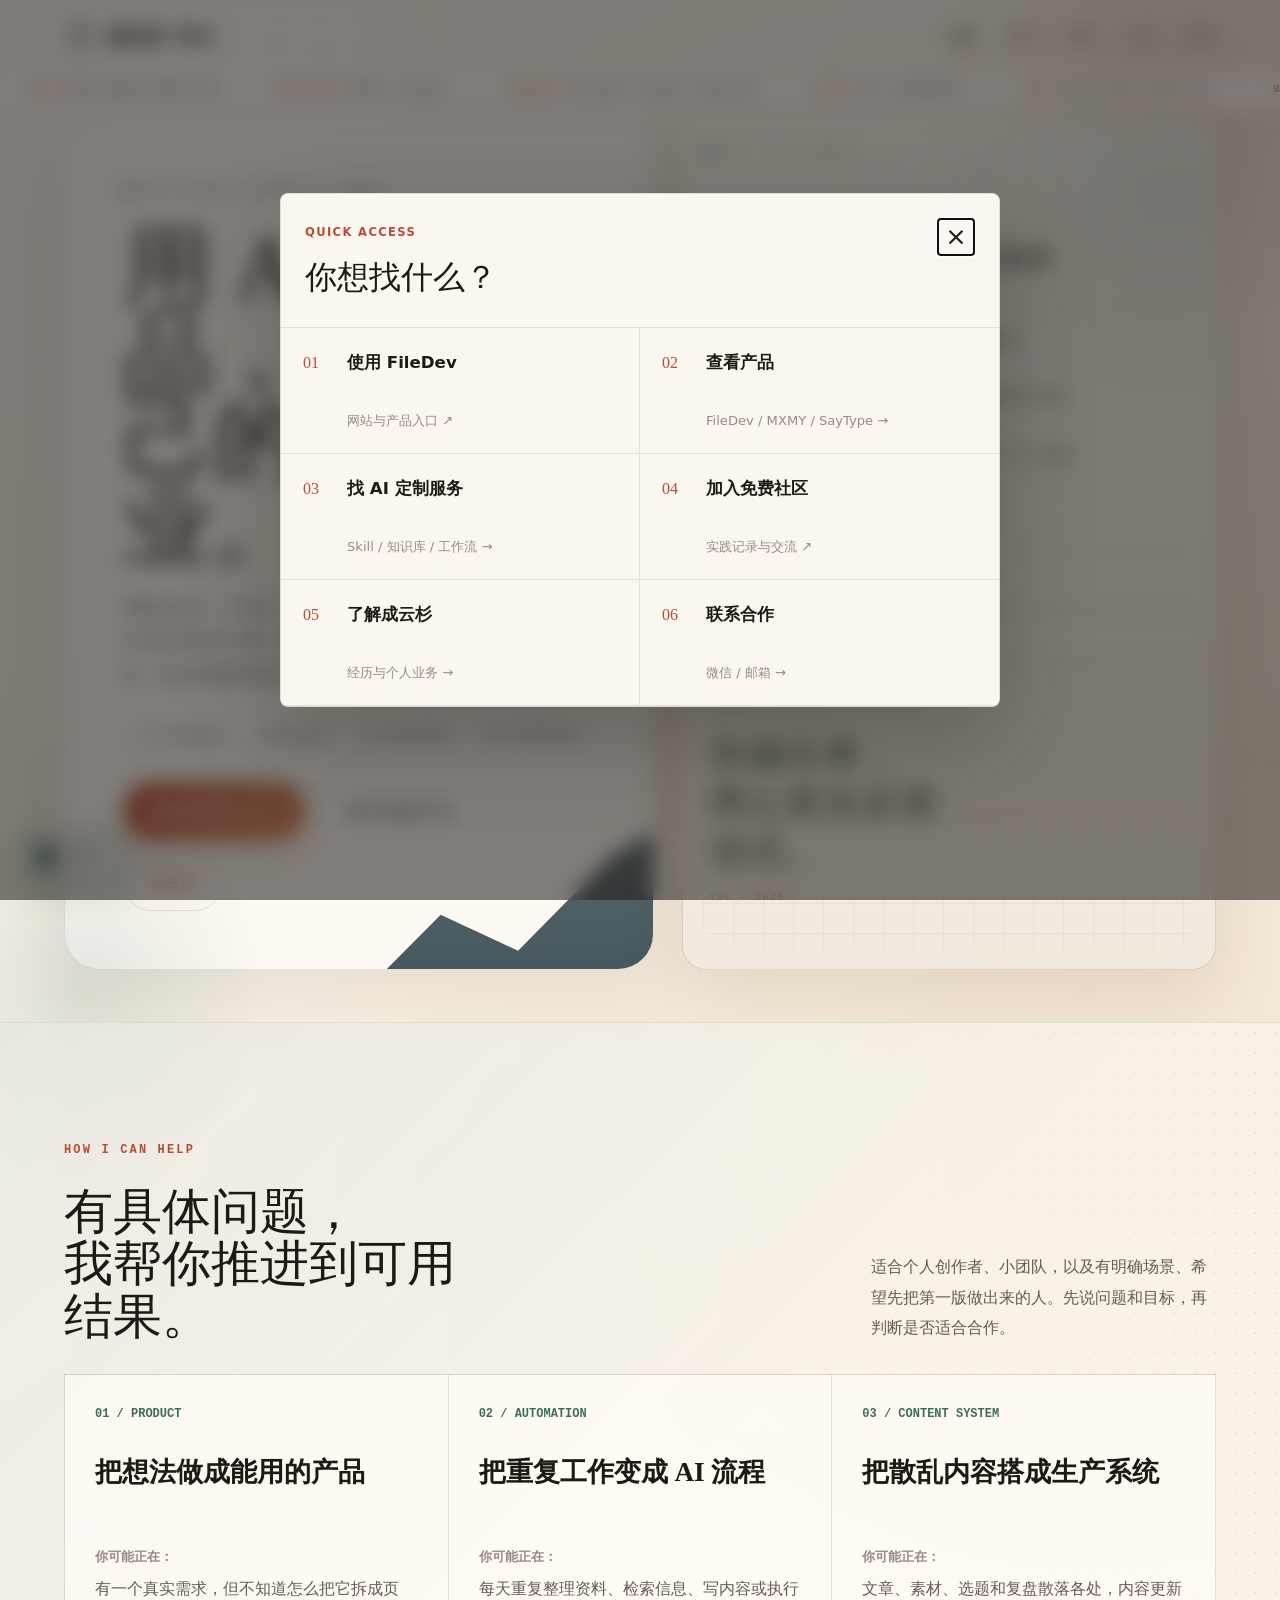
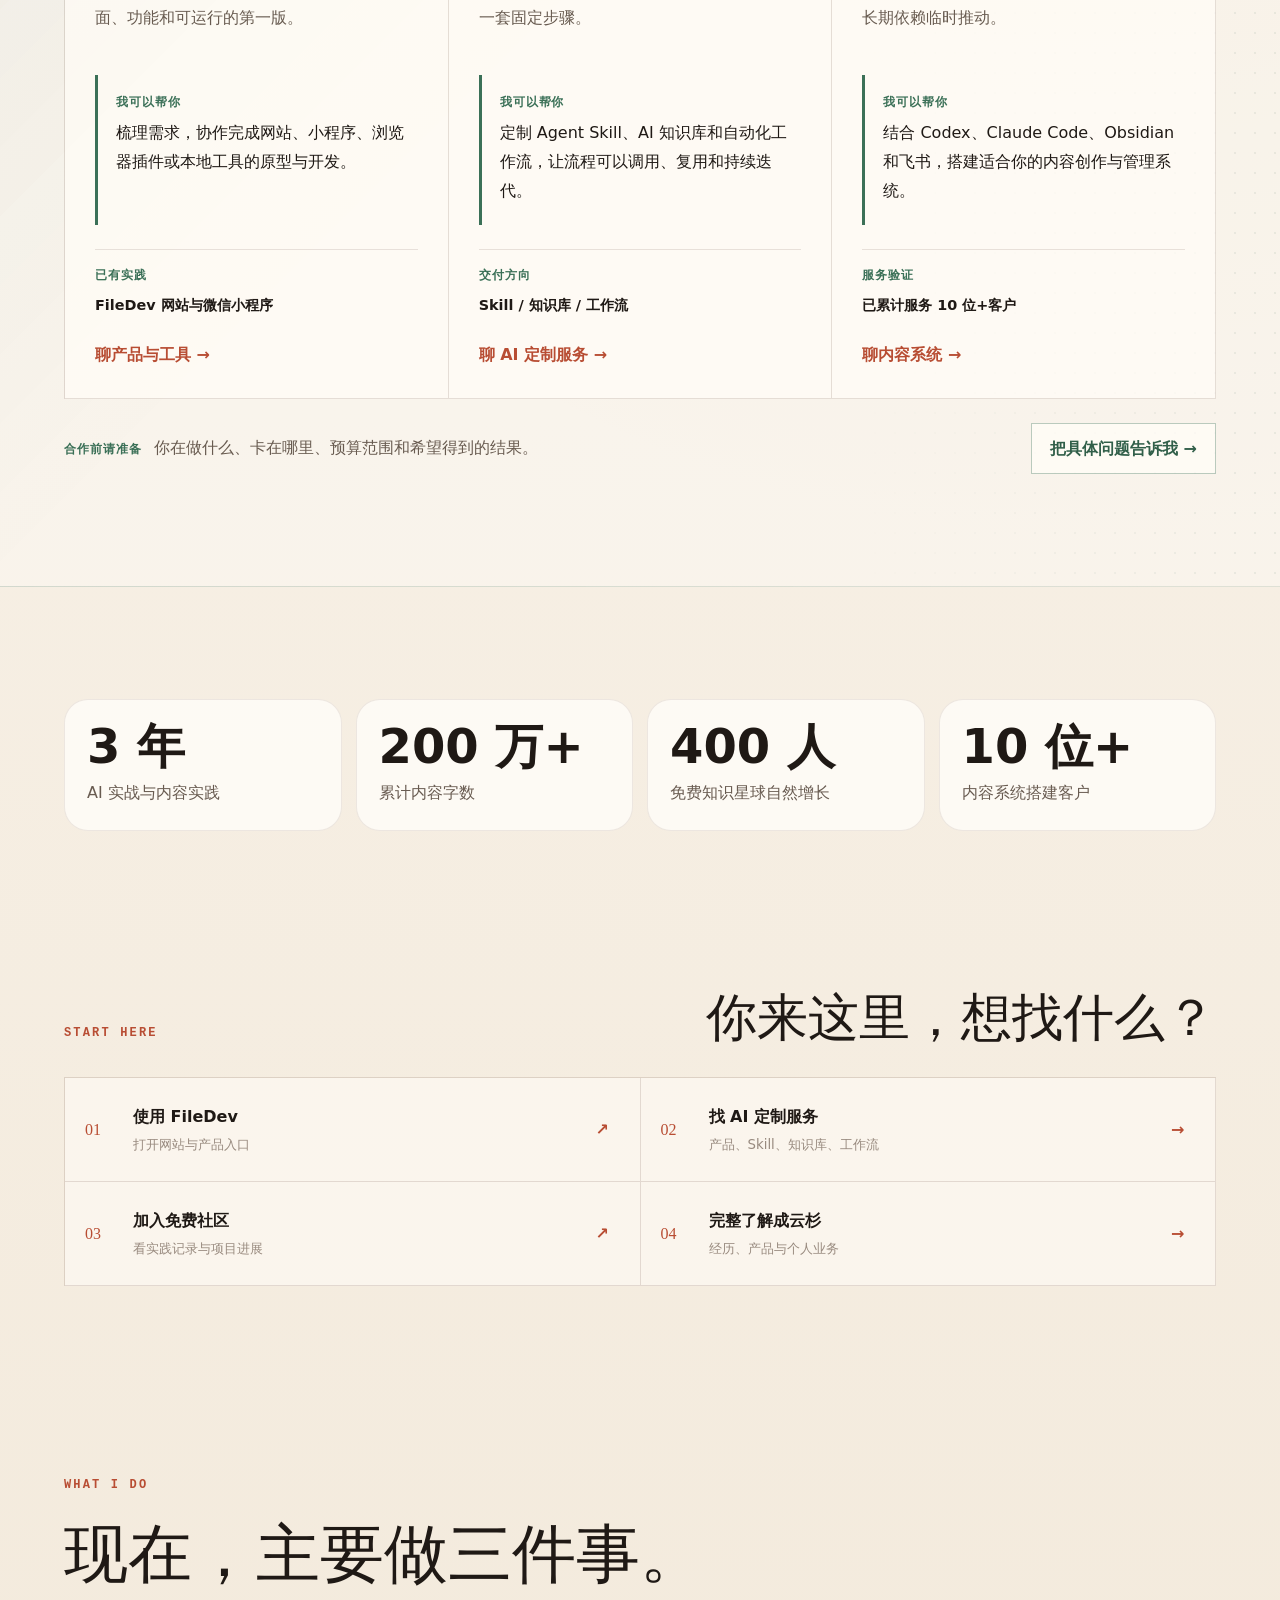
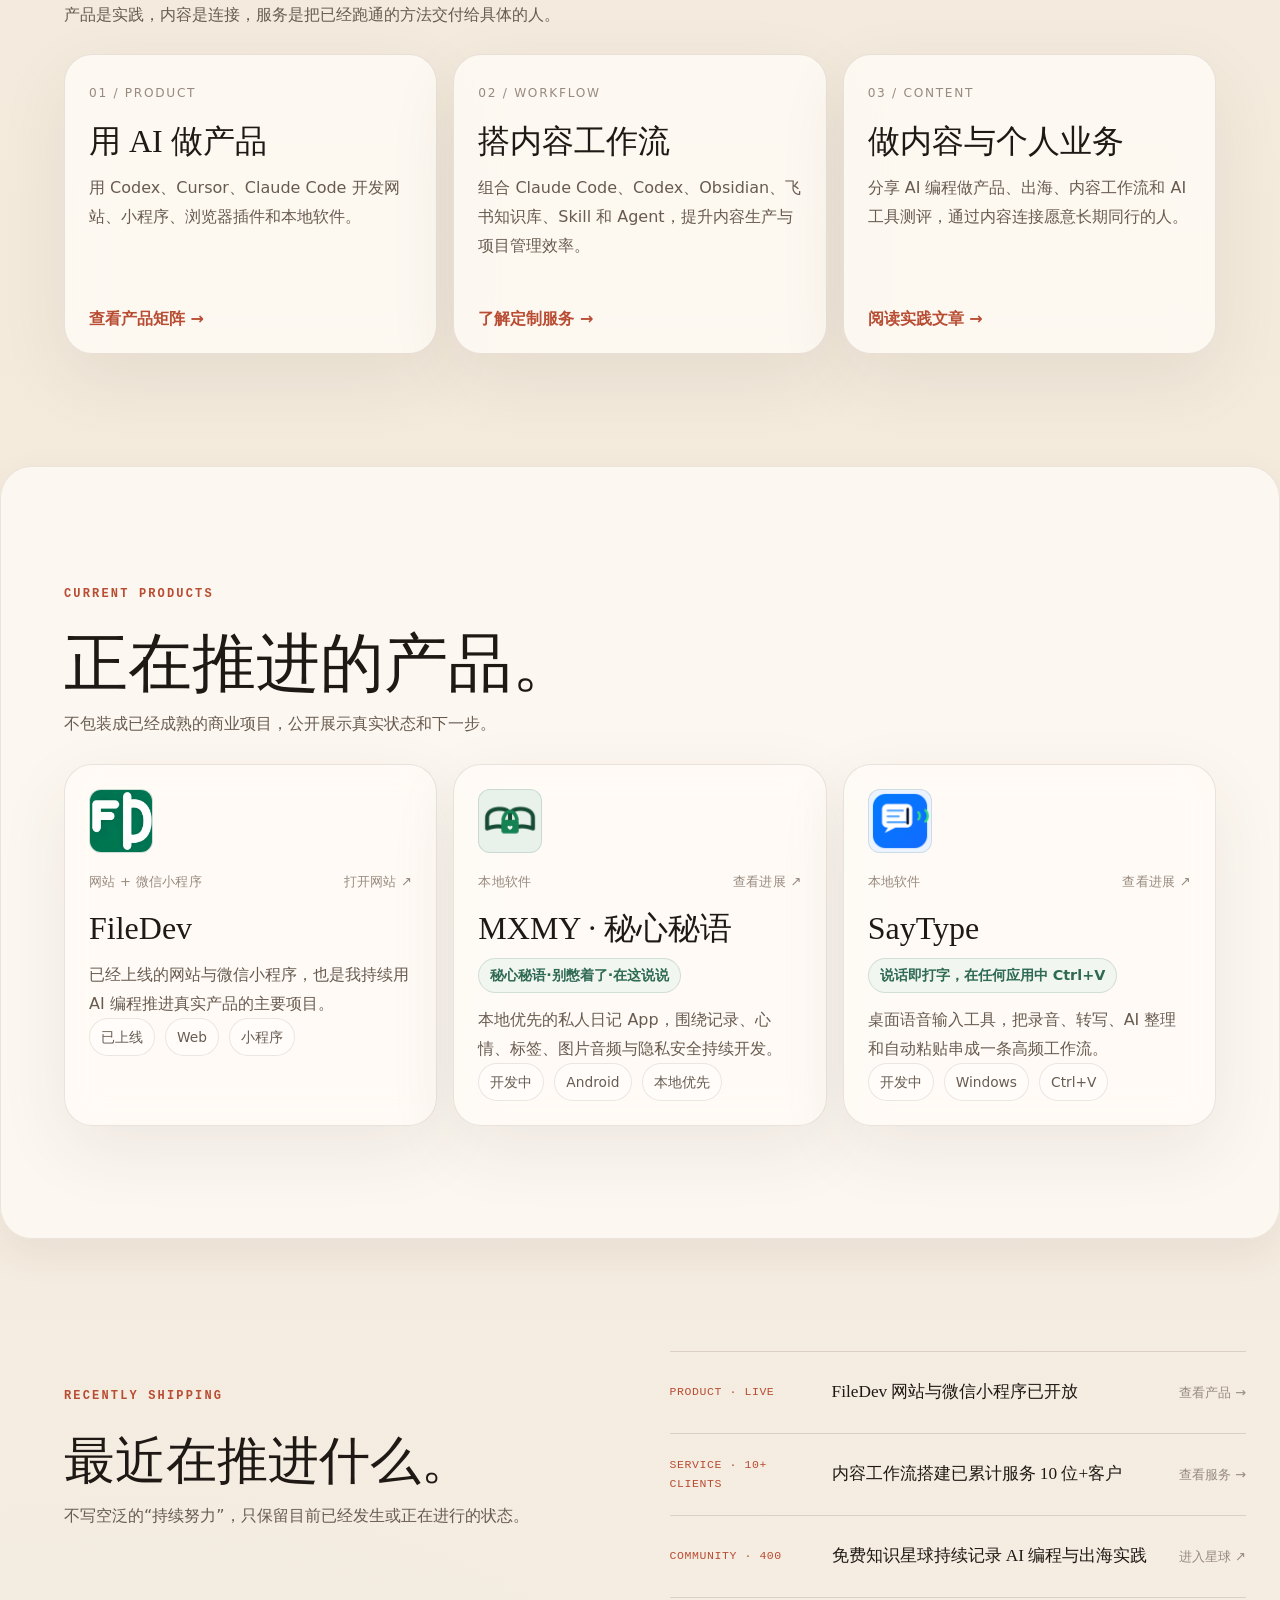
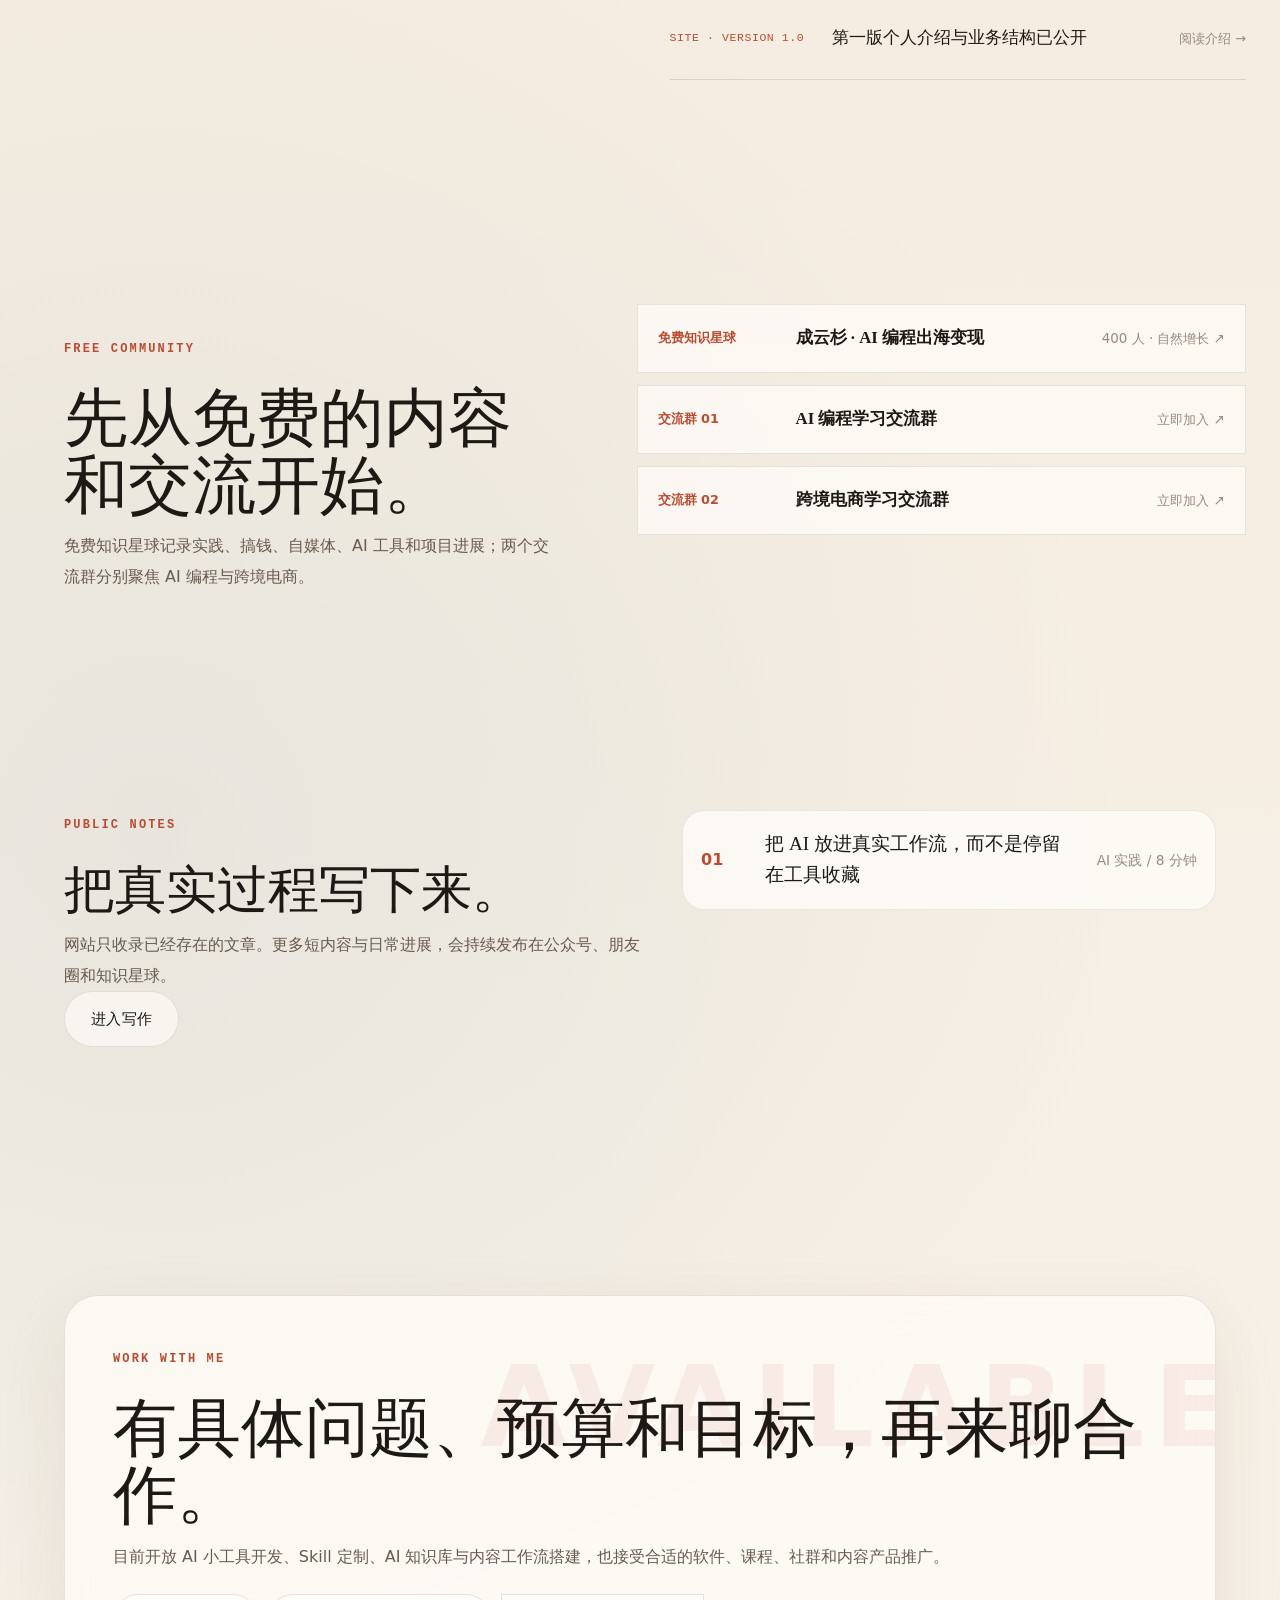
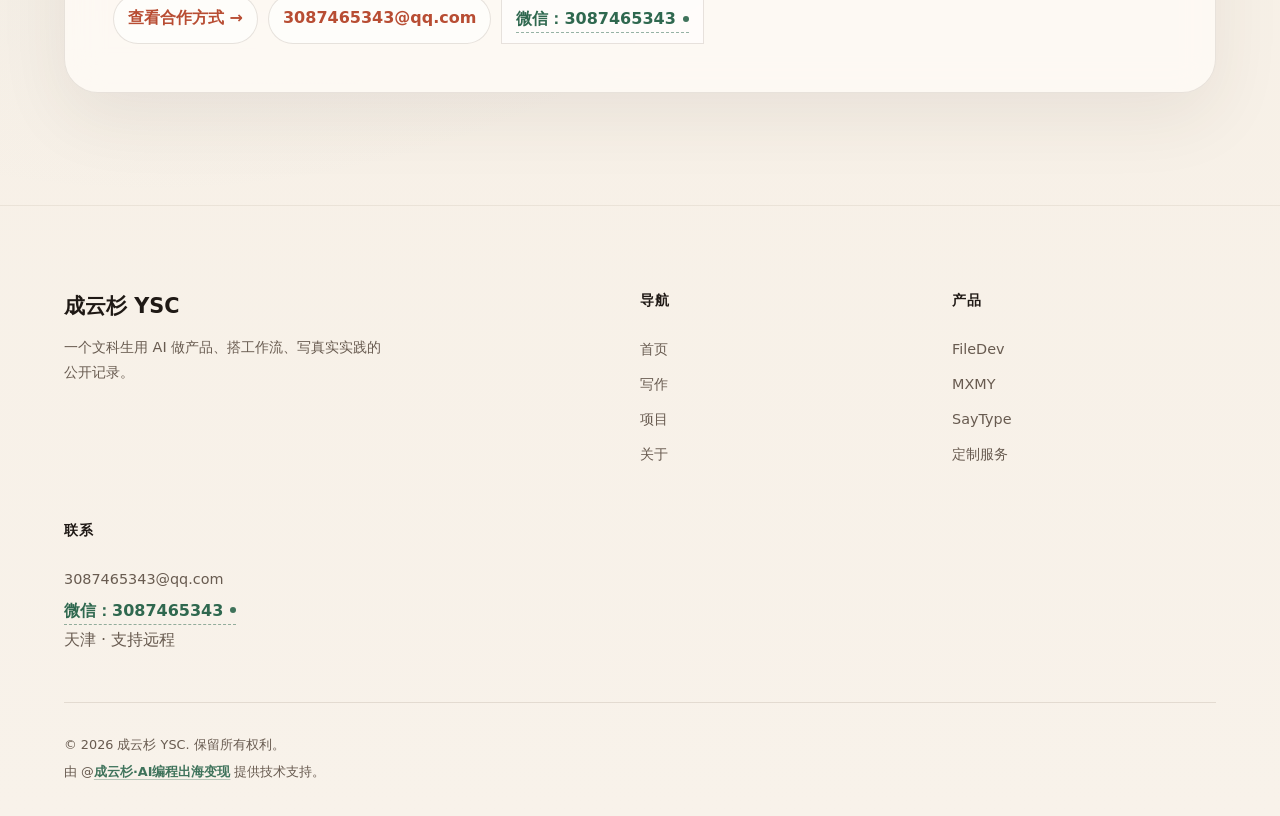
==== index.html @ a52d08e8 "Update product slogans" ====
<!DOCTYPE html>
<html lang="zh-CN">
<head>
  <meta charset="UTF-8">
  <meta name="viewport" content="width=device-width, initial-scale=1.0">
  <meta name="description" content="成云杉的个人站：一个文科生用 AI 做产品、搭内容工作流、写真实实践的公开记录。">
  <meta name="keywords" content="成云杉,YSC,AI编程,AI产品,内容工作流,FileDev,MXMY,SayType">
  <meta name="author" content="成云杉">
  <meta property="og:title" content="成云杉 - 用 AI 做产品与个人业务">
  <meta property="og:description" content="AI 产品、内容工作流、出海实践与个人业务的公开记录。">
  <meta property="og:type" content="website">
  <meta property="og:url" content="https://yscai101.com/">
  <title>成云杉 - 用 AI 做产品与个人业务</title>
  <link rel="apple-touch-icon" sizes="180x180" href="apple-touch-icon.png">
  <link rel="icon" type="image/png" sizes="32x32" href="favicon-32x32.png">
  <link rel="icon" type="image/png" sizes="16x16" href="favicon-16x16.png">
  <link rel="shortcut icon" href="favicon.ico">
  <link rel="stylesheet" href="css/style.css">
  <link rel="stylesheet" href="css/pages.css">
</head>
<body class="homepage">
  <nav class="navbar">
    <div class="container">
      <a href="index.html" class="nav-logo">成云杉 YSC</a>
      <div class="nav-links">
        <a href="index.html" class="active">首页</a>
        <a href="blog.html">写作</a>
        <a href="works.html">项目</a>
        <a href="about.html">关于</a>
        <a href="contact.html">联系</a>
      </div>
      <button class="nav-toggle" aria-label="菜单"><span></span><span></span><span></span></button>
    </div>
  </nav>

  <div class="mobile-menu">
    <a href="index.html">首页</a><a href="blog.html">写作</a><a href="works.html">项目</a><a href="about.html">关于</a><a href="contact.html">联系</a>
  </div>

  <div class="signal-strip" aria-label="当前动态">
    <div class="signal-track">
      <span><b>NOW</b> FileDev 网站与小程序已上线</span><span><b>BUILDING</b> MXMY · SayType</span><span><b>SERVICE</b> Skill 定制 · AI 知识库 · 内容工作流</span><span><b>OPEN</b> 天津 · 支持远程合作</span>
      <span aria-hidden="true"><b>NOW</b> FileDev 网站与小程序已上线</span><span aria-hidden="true"><b>BUILDING</b> MXMY · SayType</span><span aria-hidden="true"><b>SERVICE</b> Skill 定制 · AI 知识库 · 内容工作流</span><span aria-hidden="true"><b>OPEN</b> 天津 · 支持远程合作</span>
    </div>
  </div>

  <main class="ysc-lab">
    <section class="lab-hero" id="hero">
      <div class="container lab-hero-grid">
        <div class="lab-hero-copy fade-in">
          <div class="lab-kicker"><span class="live-dot"></span>BUILDING IN PUBLIC · 2026</div>
          <h1>用 AI 做产品，也做自己的长期事业。</h1>
          <p class="lab-lead">我是成云杉，文科生。过去 3 年持续做 AI 自媒体内容创作、AI 副业和知识付费；现在主要用 AI 开发产品、搭内容工作流，也在积极探索实践 AI 编程出海与跨境电商。</p>
          <div class="lab-tags" aria-label="当前身份">
            <span>AI 产品实践者</span><span>内容创作者</span><span>AI 副业实践者</span><span>知识付费实践者</span>
          </div>
          <div class="home-actions">
            <a href="#help" class="btn btn-primary">看我能帮你什么 <span class="btn-icon">↓</span></a>
            <a href="works.html" class="btn btn-secondary">看正在做的产品</a>
            <a href="contact.html" class="btn btn-ghost">谈合作</a>
          </div>
        </div>

        <aside class="lab-console fade-in-right" aria-label="成云杉当前进展">
          <div class="console-topbar"><span></span><span></span><span></span><strong>now.building</strong></div>
          <div class="console-profile">
            <img src="assets/wechat-avatar.jpg" alt="成云杉头像">
            <div><p>成云杉</p><strong>文科生 / AI 产品实践者</strong></div>
          </div>
          <div class="console-lines">
            <p><span>product</span> FileDev / MXMY / SayType</p>
            <p><span>service</span> Skill 定制 / AI 知识库 / 内容工作流</p>
            <p><span>content</span> AI 编程 / 出海 / 工具测评 / 个人业务</p>
            <p><span>base</span> 天津 · 支持远程合作</p>
          </div>
          <div class="console-build" aria-live="polite">
            <div><span>live signal</span><strong id="consoleSignal">正在整理 FileDev 的下一轮反馈</strong></div>
            <div class="console-progress"><i></i></div>
            <small>BUILD IN PUBLIC · 持续更新</small>
          </div>
          <div class="console-manifesto">
            <span>WORKING PRINCIPLE</span>
            <strong>先做出来，<br>再让真实反馈说话。</strong>
            <small>YSC · 2026</small>
          </div>
        </aside>
      </div>
    </section>

    <section class="help-section section" id="help" aria-labelledby="help-title">
      <div class="container">
        <header class="help-head fade-in">
          <div>
            <p class="section-label">HOW I CAN HELP</p>
            <h2 id="help-title">有具体问题，<br>我帮你推进到可用结果。</h2>
          </div>
          <p>适合个人创作者、小团队，以及有明确场景、希望先把第一版做出来的人。先说问题和目标，再判断是否适合合作。</p>
        </header>

        <div class="help-grid">
          <article class="help-card fade-in">
            <span class="help-index">01 / PRODUCT</span>
            <h3>把想法做成能用的产品</h3>
            <p class="help-situation"><b>你可能正在：</b>有一个真实需求，但不知道怎么把它拆成页面、功能和可运行的第一版。</p>
            <div class="help-delivery"><span>我可以帮你</span><p>梳理需求，协作完成网站、小程序、浏览器插件或本地工具的原型与开发。</p></div>
            <div class="help-proof"><span>已有实践</span><strong>FileDev 网站与微信小程序</strong></div>
            <a href="contact.html#services">聊产品与工具 →</a>
          </article>

          <article class="help-card fade-in delay-1">
            <span class="help-index">02 / AUTOMATION</span>
            <h3>把重复工作变成 AI 流程</h3>
            <p class="help-situation"><b>你可能正在：</b>每天重复整理资料、检索信息、写内容或执行一套固定步骤。</p>
            <div class="help-delivery"><span>我可以帮你</span><p>定制 Agent Skill、AI 知识库和自动化工作流，让流程可以调用、复用和持续迭代。</p></div>
            <div class="help-proof"><span>交付方向</span><strong>Skill / 知识库 / 工作流</strong></div>
            <a href="contact.html#services">聊 AI 定制服务 →</a>
          </article>

          <article class="help-card fade-in delay-2">
            <span class="help-index">03 / CONTENT SYSTEM</span>
            <h3>把散乱内容搭成生产系统</h3>
            <p class="help-situation"><b>你可能正在：</b>文章、素材、选题和复盘散落各处，内容更新长期依赖临时推动。</p>
            <div class="help-delivery"><span>我可以帮你</span><p>结合 Codex、Claude Code、Obsidian 和飞书，搭建适合你的内容创作与管理系统。</p></div>
            <div class="help-proof"><span>服务验证</span><strong>已累计服务 10 位+客户</strong></div>
            <a href="contact.html#services">聊内容系统 →</a>
          </article>
        </div>

        <div class="help-next fade-in">
          <p><span>合作前请准备</span>你在做什么、卡在哪里、预算范围和希望得到的结果。</p>
          <a href="contact.html">把具体问题告诉我 →</a>
        </div>
      </div>
    </section>

    <section class="lab-stats section" aria-label="实践数据">
      <div class="container lab-stat-grid">
        <article><strong>3 年</strong><span>AI 实战与内容实践</span></article>
        <article><strong>200 万+</strong><span>累计内容字数</span></article>
        <article><strong>400 人</strong><span>免费知识星球自然增长</span></article>
        <article><strong>10 位+</strong><span>内容系统搭建客户</span></article>
      </div>
    </section>

    <section class="route-section" aria-labelledby="route-title">
      <div class="container">
        <div class="route-heading"><p class="section-label">START HERE</p><h2 id="route-title">你来这里，想找什么？</h2></div>
        <div class="route-grid">
          <a href="https://filedev.dev" target="_blank" rel="noopener"><span>01</span><div><strong>使用 FileDev</strong><small>打开网站与产品入口</small></div><i>↗</i></a>
          <a href="contact.html#services"><span>02</span><div><strong>找 AI 定制服务</strong><small>产品、Skill、知识库、工作流</small></div><i>→</i></a>
          <a href="https://t.zsxq.com/VqloN" target="_blank" rel="noopener"><span>03</span><div><strong>加入免费社区</strong><small>看实践记录与项目进展</small></div><i>↗</i></a>
          <a href="about.html"><span>04</span><div><strong>完整了解成云杉</strong><small>经历、产品与个人业务</small></div><i>→</i></a>
        </div>
      </div>
    </section>

    <section class="lab-map section" id="map">
      <div class="container">
        <div class="lab-section-head fade-in">
          <p class="section-label">WHAT I DO</p>
          <h2>现在，主要做三件事。</h2>
          <p>产品是实践，内容是连接，服务是把已经跑通的方法交付给具体的人。</p>
        </div>
        <div class="lab-map-grid lab-map-grid-three">
          <article class="lab-map-card fade-in"><span>01 / PRODUCT</span><h3>用 AI 做产品</h3><p>用 Codex、Cursor、Claude Code 开发网站、小程序、浏览器插件和本地软件。</p><a href="works.html">查看产品矩阵 →</a></article>
          <article class="lab-map-card fade-in delay-1"><span>02 / WORKFLOW</span><h3>搭内容工作流</h3><p>组合 Claude Code、Codex、Obsidian、飞书知识库、Skill 和 Agent，提升内容生产与项目管理效率。</p><a href="contact.html#services">了解定制服务 →</a></article>
          <article class="lab-map-card fade-in delay-2"><span>03 / CONTENT</span><h3>做内容与个人业务</h3><p>分享 AI 编程做产品、出海、内容工作流和 AI 工具测评，通过内容连接愿意长期同行的人。</p><a href="blog.html">阅读实践文章 →</a></article>
        </div>
      </div>
    </section>

    <section class="lab-projects section" id="works">
      <div class="container">
        <div class="lab-section-head fade-in">
          <p class="section-label">CURRENT PRODUCTS</p>
          <h2>正在推进的产品。</h2>
          <p>不包装成已经成熟的商业项目，公开展示真实状态和下一步。</p>
        </div>
        <div class="lab-project-grid">
          <article class="lab-project-card fade-in"><div class="project-logo"><img src="assets/filedev-logo.png" alt="FileDev Logo"></div><div class="portfolio-meta"><span>网站 + 微信小程序</span><a href="https://filedev.dev" target="_blank" rel="noopener">打开网站 ↗</a></div><h3>FileDev</h3><p>已经上线的网站与微信小程序，也是我持续用 AI 编程推进真实产品的主要项目。</p><div class="project-status"><span>已上线</span><span>Web</span><span>小程序</span></div></article>
          <article class="lab-project-card fade-in delay-1"><div class="project-logo"><img src="assets/mxmy-logo.png" alt="MXMY 秘心秘语 Logo"></div><div class="portfolio-meta"><span>本地软件</span><a href="works.html#mxmy">查看进展 ↗</a></div><h3>MXMY · 秘心秘语</h3><p class="project-slogan">秘心秘语·别憋着了·在这说说</p><p>本地优先的私人日记 App，围绕记录、心情、标签、图片音频与隐私安全持续开发。</p><div class="project-status"><span>开发中</span><span>Android</span><span>本地优先</span></div></article>
          <article class="lab-project-card fade-in delay-2"><div class="project-logo"><img src="assets/saytype-logo.png" alt="SayType Logo"></div><div class="portfolio-meta"><span>本地软件</span><a href="works.html#saytype">查看进展 ↗</a></div><h3>SayType</h3><p class="project-slogan">说话即打字，在任何应用中 Ctrl+V</p><p>桌面语音输入工具，把录音、转写、AI 整理和自动粘贴串成一条高频工作流。</p><div class="project-status"><span>开发中</span><span>Windows</span><span>Ctrl+V</span></div></article>
        </div>
      </div>
    </section>

    <section class="lab-updates section" id="updates">
      <div class="container lab-updates-grid">
        <div class="lab-section-head fade-in">
          <p class="section-label">RECENTLY SHIPPING</p>
          <h2>最近在推进什么。</h2>
          <p>不写空泛的“持续努力”，只保留目前已经发生或正在进行的状态。</p>
        </div>
        <div class="update-list fade-in-right">
          <a href="works.html#filedev"><span>PRODUCT · LIVE</span><strong>FileDev 网站与微信小程序已开放</strong><em>查看产品 →</em></a>
          <a href="contact.html#services"><span>SERVICE · 10+ CLIENTS</span><strong>内容工作流搭建已累计服务 10 位+客户</strong><em>查看服务 →</em></a>
          <a href="https://t.zsxq.com/VqloN" target="_blank" rel="noopener"><span>COMMUNITY · 400</span><strong>免费知识星球持续记录 AI 编程与出海实践</strong><em>进入星球 ↗</em></a>
          <a href="about.html"><span>SITE · VERSION 1.0</span><strong>第一版个人介绍与业务结构已公开</strong><em>阅读介绍 →</em></a>
        </div>
      </div>
    </section>

    <section class="lab-resource section">
      <div class="container lab-resource-grid">
        <div class="lab-section-head fade-in">
          <p class="section-label">FREE COMMUNITY</p>
          <h2>先从免费的内容和交流开始。</h2>
          <p>免费知识星球记录实践、搞钱、自媒体、AI 工具和项目进展；两个交流群分别聚焦 AI 编程与跨境电商。</p>
        </div>
        <div class="resource-links fade-in-right">
          <a href="https://t.zsxq.com/VqloN" target="_blank" rel="noopener"><span>免费知识星球</span><strong>成云杉 · AI 编程出海变现</strong><em>400 人 · 自然增长 ↗</em></a>
          <a href="https://qm.qq.com/q/emthaUeQus" target="_blank" rel="noopener"><span>交流群 01</span><strong>AI 编程学习交流群</strong><em>立即加入 ↗</em></a>
          <a href="https://qm.qq.com/q/geqlJ7vsOY" target="_blank" rel="noopener"><span>交流群 02</span><strong>跨境电商学习交流群</strong><em>立即加入 ↗</em></a>
        </div>
      </div>
    </section>

    <section class="lab-writing section">
      <div class="container lab-writing-grid">
        <div class="lab-section-head fade-in"><p class="section-label">PUBLIC NOTES</p><h2>把真实过程写下来。</h2><p>网站只收录已经存在的文章。更多短内容与日常进展，会持续发布在公众号、朋友圈和知识星球。</p><div class="home-actions"><a href="blog.html" class="btn btn-secondary">进入写作</a></div></div>
        <div class="lab-note-list fade-in-right"><a href="blog-post.html"><span>01</span><strong>把 AI 放进真实工作流，而不是停留在工具收藏</strong><em>AI 实践 / 8 分钟</em></a></div>
      </div>
    </section>

    <section class="lab-cta section">
      <div class="container"><div class="lab-cta-card fade-in"><p class="section-label">WORK WITH ME</p><h2>有具体问题、预算和目标，再来聊合作。</h2><p>目前开放 AI 小工具开发、Skill 定制、AI 知识库与内容工作流搭建，也接受合适的软件、课程、社群和内容产品推广。</p><div class="cta-contact-row"><a href="contact.html">查看合作方式 →</a><a href="mailto:3087465343@qq.com">3087465343@qq.com</a><span>微信：3087465343</span></div></div></div>
    </section>
  </main>

  <footer class="footer">
    <div class="container">
      <div class="footer-grid footer-grid-home">
        <div class="footer-brand"><div class="footer-logo">成云杉 YSC</div><p class="footer-desc">一个文科生用 AI 做产品、搭工作流、写真实实践的公开记录。</p></div>
        <div class="footer-nav"><h4>导航</h4><a href="index.html">首页</a><a href="blog.html">写作</a><a href="works.html">项目</a><a href="about.html">关于</a></div>
        <div class="footer-nav"><h4>产品</h4><a href="https://filedev.dev" target="_blank" rel="noopener">FileDev</a><a href="works.html#mxmy">MXMY</a><a href="works.html#saytype">SayType</a><a href="contact.html#services">定制服务</a></div>
        <div class="footer-nav"><h4>联系</h4><a href="mailto:3087465343@qq.com">3087465343@qq.com</a><span>微信：3087465343</span><span>天津 · 支持远程</span></div>
      </div>
      <div class="footer-bottom footer-bottom-stack"><span>© 2026 成云杉 YSC. 保留所有权利。</span><span>由 @<a href="https://t.zsxq.com/VqloN" target="_blank" rel="noopener">成云杉·AI编程出海变现</a> 提供技术支持。</span></div>
    </div>
  </footer>
  <button class="back-to-top" aria-label="返回顶部">↑</button>
  <script src="js/main.js"></script>
</body>
</html>
---- css/style.css ----
/* ============================================
   成云杉YSC 个人作品网站 - 全局样式
   yscai101.com
   ============================================ */

/* ---------- CSS 变量 ---------- */
:root {
  /* 背景色 */
  --bg-primary: #0a0a0f;
  --bg-secondary: #111827;
  --bg-card: rgba(255, 255, 255, 0.05);
  --bg-card-hover: rgba(255, 255, 255, 0.08);

  /* 文字色 */
  --text-primary: #e5e7eb;
  --text-secondary: #9ca3af;
  --text-muted: #6b7280;

  /* 强调色 */
  --accent: #6366f1;
  --accent-light: #818cf8;
  --accent-purple: #8b5cf6;
  --accent-pink: #a855f7;
  --gradient-accent: linear-gradient(135deg, #6366f1, #a855f7);

  /* 边框 */
  --border-color: rgba(255, 255, 255, 0.1);
  --border-color-hover: rgba(255, 255, 255, 0.2);
  --glow-color: rgba(99, 102, 241, 0.4);

  /* 圆角 */
  --radius-sm: 8px;
  --radius-md: 12px;
  --radius-lg: 16px;
  --radius-xl: 24px;

  /* 字体 */
  --font-sans: system-ui, -apple-system, 'PingFang SC', 'Microsoft YaHei', sans-serif;
  --font-mono: 'SF Mono', 'Fira Code', 'Cascadia Code', monospace;

  /* 间距 */
  --section-padding: 100px 0;
  --container-width: 1200px;
  --nav-height: 72px;

  /* 动画 */
  --transition-fast: 0.2s ease;
  --transition-normal: 0.3s ease;
  --transition-slow: 0.5s ease;
}

/* ---------- Reset & Base ---------- */
*,
*::before,
*::after {
  margin: 0;
  padding: 0;
  box-sizing: border-box;
}

html {
  scroll-behavior: smooth;
  font-size: 16px;
  -webkit-font-smoothing: antialiased;
  -moz-osx-font-smoothing: grayscale;
}

body {
  font-family: var(--font-sans);
  background: var(--bg-primary);
  color: var(--text-primary);
  line-height: 1.6;
  overflow-x: hidden;
  min-height: 100vh;
}

body.homepage {
  --bg-primary: #f4ede2;
  --bg-secondary: #e9dcc8;
  --bg-card: rgba(250, 246, 240, 0.62);
  --bg-card-hover: rgba(255, 251, 246, 0.88);
  --text-primary: #241b15;
  --text-secondary: #65584d;
  --text-muted: #918276;
  --accent: #bb5d37;
  --accent-light: #d69254;
  --accent-purple: #566d8a;
  --accent-pink: #cf7b56;
  --gradient-accent: linear-gradient(135deg, #b85b35, #e7c37f);
  --border-color: rgba(91, 63, 41, 0.1);
  --border-color-hover: rgba(91, 63, 41, 0.2);
  --glow-color: rgba(231, 189, 96, 0.16);
  background:
    radial-gradient(circle at top right, rgba(242, 199, 122, 0.18), transparent 20%),
    radial-gradient(circle at 10% 70%, rgba(86, 122, 160, 0.08), transparent 18%),
    linear-gradient(180deg, #f7f1e7, #f0e7d9 52%, #f6f0e8 100%);
}

a {
  color: inherit;
  text-decoration: none;
  transition: color var(--transition-fast);
}

a:hover {
  color: var(--accent-light);
}

img {
  max-width: 100%;
  height: auto;
  display: block;
}

ul, ol {
  list-style: none;
}

button {
  cursor: pointer;
  border: none;
  background: none;
  font-family: inherit;
  color: inherit;
}

/* ---------- 页面加载动画 ---------- */
.page-loader {
  position: fixed;
  top: 0;
  left: 0;
  width: 100%;
  height: 100%;
  background: var(--bg-primary);
  display: flex;
  align-items: center;
  justify-content: center;
  z-index: 9999;
  transition: opacity 0.6s ease, visibility 0.6s ease;
}

.page-loader.loaded {
  opacity: 0;
  visibility: hidden;
  pointer-events: none;
}

.loader-content {
  text-align: center;
}

.loader-logo {
  font-size: 2rem;
  font-weight: 700;
  background: var(--gradient-accent);
  -webkit-background-clip: text;
  -webkit-text-fill-color: transparent;
  background-clip: text;
  animation: loaderPulse 1.5s ease-in-out infinite;
}

.loader-bar {
  width: 120px;
  height: 3px;
  background: rgba(255, 255, 255, 0.1);
  border-radius: 2px;
  margin: 20px auto 0;
  overflow: hidden;
}

.loader-bar::after {
  content: '';
  display: block;
  width: 40%;
  height: 100%;
  background: var(--gradient-accent);
  border-radius: 2px;
  animation: loaderSlide 1s ease-in-out infinite;
}

@keyframes loaderPulse {
  0%, 100% { opacity: 0.6; }
  50% { opacity: 1; }
}

@keyframes loaderSlide {
  0% { transform: translateX(-100%); }
  100% { transform: translateX(350%); }
}

/* ---------- 容器 ---------- */
.container {
  width: 100%;
  max-width: var(--container-width);
  margin: 0 auto;
  padding: 0 24px;
}

/* ---------- 导航栏 ---------- */
.navbar {
  position: fixed;
  top: 0;
  left: 0;
  width: 100%;
  height: var(--nav-height);
  z-index: 1000;
  transition: background var(--transition-normal), box-shadow var(--transition-normal);
}

.navbar.scrolled {
  background: rgba(10, 10, 15, 0.85);
  backdrop-filter: blur(20px);
  -webkit-backdrop-filter: blur(20px);
  box-shadow: 0 1px 0 var(--border-color);
}

.navbar .container {
  display: flex;
  align-items: center;
  justify-content: space-between;
  height: 100%;
}

.nav-logo {
  display: inline-flex;
  align-items: center;
  gap: 10px;
  font-size: 1.25rem;
  font-weight: 700;
  letter-spacing: -0.02em;
  background: var(--gradient-accent);
  -webkit-background-clip: text;
  -webkit-text-fill-color: transparent;
  background-clip: text;
  flex-shrink: 0;
}

.nav-logo::before {
  content: '';
  display: block;
  width: 32px;
  height: 32px;
  flex: 0 0 32px;
  border: 2px solid rgba(255, 252, 246, 0.96);
  border-radius: 50%;
  background: #f8f3ea url('../favicon.png') center / cover no-repeat;
  box-shadow: 0 0 0 1px rgba(58, 105, 82, 0.28), 0 5px 14px rgba(75, 53, 37, 0.1);
}

.nav-links {
  display: flex;
  align-items: center;
  gap: 32px;
}

.nav-links a {
  font-size: 0.9rem;
  color: var(--text-secondary);
  position: relative;
  padding: 4px 0;
  transition: color var(--transition-fast);
}

.nav-links a::after {
  content: '';
  position: absolute;
  bottom: -2px;
  left: 0;
  width: 0;
  height: 2px;
  background: var(--gradient-accent);
  border-radius: 1px;
  transition: width var(--transition-normal);
}

.nav-links a:hover,
.nav-links a.active {
  color: var(--text-primary);
}

.nav-links a:hover::after,
.nav-links a.active::after {
  width: 100%;
}

/* 汉堡菜单按钮 */
.nav-toggle {
  display: none;
  flex-direction: column;
  justify-content: center;
  align-items: center;
  width: 40px;
  height: 40px;
  gap: 6px;
}

.nav-toggle span {
  display: block;
  width: 22px;
  height: 2px;
  background: var(--text-primary);
  border-radius: 2px;
  transition: transform var(--transition-normal), opacity var(--transition-fast);
}

.nav-toggle.active span:nth-child(1) {
  transform: translateY(8px) rotate(45deg);
}

.nav-toggle.active span:nth-child(2) {
  opacity: 0;
}

.nav-toggle.active span:nth-child(3) {
  transform: translateY(-8px) rotate(-45deg);
}

/* ---------- 移动端导航菜单 ---------- */
.mobile-menu {
  display: none;
  position: fixed;
  top: var(--nav-height);
  left: 0;
  width: 100%;
  background: rgba(10, 10, 15, 0.95);
  backdrop-filter: blur(20px);
  -webkit-backdrop-filter: blur(20px);
  padding: 24px;
  border-bottom: 1px solid var(--border-color);
  z-index: 999;
  transform: translateY(-10px);
  opacity: 0;
  visibility: hidden;
  transition: transform var(--transition-normal), opacity var(--transition-normal), visibility var(--transition-normal);
}

.mobile-menu.open {
  transform: translateY(0);
  opacity: 1;
  visibility: visible;
}

.mobile-menu a {
  display: block;
  padding: 14px 0;
  font-size: 1.1rem;
  color: var(--text-secondary);
  border-bottom: 1px solid var(--border-color);
  transition: color var(--transition-fast), padding-left var(--transition-normal);
}

.mobile-menu a:last-child {
  border-bottom: none;
}

.mobile-menu a:hover {
  color: var(--text-primary);
  padding-left: 8px;
}

/* ---------- Hero 区域 ---------- */
.hero {
  position: relative;
  min-height: 100vh;
  display: flex;
  align-items: center;
  justify-content: center;
  text-align: center;
  padding: 120px 24px 80px;
  overflow: hidden;
}

/* 背景渐变效果 */
.hero::before {
  content: '';
  position: absolute;
  top: -50%;
  left: -50%;
  width: 200%;
  height: 200%;
  background:
    radial-gradient(ellipse 600px 600px at 30% 20%, rgba(99, 102, 241, 0.12) 0%, transparent 70%),
    radial-gradient(ellipse 500px 500px at 70% 60%, rgba(168, 85, 247, 0.08) 0%, transparent 70%),
    radial-gradient(ellipse 400px 400px at 50% 80%, rgba(139, 92, 246, 0.06) 0%, transparent 70%);
  animation: heroBgFloat 20s ease-in-out infinite;
  z-index: 0;
}

@keyframes heroBgFloat {
  0%, 100% { transform: translate(0, 0) rotate(0deg); }
  33% { transform: translate(30px, -30px) rotate(2deg); }
  66% { transform: translate(-20px, 20px) rotate(-1deg); }
}

/* 网格背景 */
.hero::after {
  content: '';
  position: absolute;
  top: 0;
  left: 0;
  width: 100%;
  height: 100%;
  background-image:
    linear-gradient(rgba(255, 255, 255, 0.03) 1px, transparent 1px),
    linear-gradient(90deg, rgba(255, 255, 255, 0.03) 1px, transparent 1px);
  background-size: 60px 60px;
  z-index: 0;
  mask-image: radial-gradient(ellipse 80% 70% at 50% 40%, black 30%, transparent 70%);
  -webkit-mask-image: radial-gradient(ellipse 80% 70% at 50% 40%, black 30%, transparent 70%);
}

.hero-content {
  position: relative;
  z-index: 1;
  max-width: 800px;
}

.hero-badge {
  display: inline-flex;
  align-items: center;
  gap: 8px;
  padding: 8px 16px;
  background: var(--bg-card);
  border: 1px solid var(--border-color);
  border-radius: 100px;
  font-size: 0.85rem;
  color: var(--text-secondary);
  margin-bottom: 32px;
  animation: fadeInUp 0.8s ease forwards;
  opacity: 0;
}

.hero-badge .dot {
  width: 8px;
  height: 8px;
  background: #22c55e;
  border-radius: 50%;
  animation: dotPulse 2s ease-in-out infinite;
}

@keyframes dotPulse {
  0%, 100% { opacity: 1; box-shadow: 0 0 0 0 rgba(34, 197, 94, 0.4); }
  50% { opacity: 0.8; box-shadow: 0 0 0 6px rgba(34, 197, 94, 0); }
}

.hero-title {
  font-size: clamp(2.5rem, 6vw, 4.5rem);
  font-weight: 800;
  line-height: 1.1;
  letter-spacing: -0.03em;
  margin-bottom: 16px;
  animation: fadeInUp 0.8s ease 0.1s forwards;
  opacity: 0;
}

.hero-title .gradient-text {
  background: var(--gradient-accent);
  -webkit-background-clip: text;
  -webkit-text-fill-color: transparent;
  background-clip: text;
}

.hero-subtitle {
  font-size: clamp(1rem, 2vw, 1.25rem);
  color: var(--text-secondary);
  margin-bottom: 12px;
  letter-spacing: 0.1em;
  animation: fadeInUp 0.8s ease 0.2s forwards;
  opacity: 0;
}

.hero-subtitle span {
  color: var(--accent-light);
}

.hero-description {
  font-size: 1.1rem;
  color: var(--text-muted);
  max-width: 560px;
  margin: 0 auto 40px;
  line-height: 1.8;
  animation: fadeInUp 0.8s ease 0.3s forwards;
  opacity: 0;
}

.hero-cta {
  display: flex;
  align-items: center;
  justify-content: center;
  gap: 16px;
  flex-wrap: wrap;
  animation: fadeInUp 0.8s ease 0.4s forwards;
  opacity: 0;
}

@keyframes fadeInUp {
  from {
    opacity: 0;
    transform: translateY(24px);
  }
  to {
    opacity: 1;
    transform: translateY(0);
  }
}

/* ---------- 按钮 ---------- */
.btn {
  display: inline-flex;
  align-items: center;
  gap: 8px;
  padding: 14px 28px;
  font-size: 0.95rem;
  font-weight: 500;
  border-radius: var(--radius-md);
  transition: all var(--transition-normal);
  position: relative;
  overflow: hidden;
}

.btn-primary {
  background: var(--gradient-accent);
  color: #fff;
  box-shadow: 0 8px 22px rgba(184, 91, 53, 0.16);
}

.btn-primary:hover {
  transform: translateY(-2px);
  box-shadow: 0 12px 28px rgba(184, 91, 53, 0.18);
  color: #fff;
}

.btn-secondary {
  background: var(--bg-card);
  color: var(--text-primary);
  border: 1px solid var(--border-color);
}

.btn-secondary:hover {
  background: var(--bg-card-hover);
  border-color: var(--border-color-hover);
  transform: translateY(-2px);
  color: var(--text-primary);
}

.btn-icon {
  font-size: 1.1em;
  transition: transform var(--transition-fast);
}

.btn:hover .btn-icon {
  transform: translateX(4px);
}

/* ---------- Section 通用 ---------- */
.section {
  padding: var(--section-padding);
  position: relative;
}

.section-header {
  text-align: center;
  margin-bottom: 60px;
}

.section-label {
  display: inline-block;
  font-size: 0.8rem;
  font-weight: 600;
  text-transform: uppercase;
  letter-spacing: 0.15em;
  color: var(--accent-light);
  margin-bottom: 16px;
  font-family: var(--font-mono);
}

.section-title {
  font-size: clamp(1.8rem, 4vw, 2.5rem);
  font-weight: 700;
  letter-spacing: -0.02em;
  margin-bottom: 16px;
}

.section-desc {
  font-size: 1.05rem;
  color: var(--text-secondary);
  max-width: 600px;
  margin: 0 auto;
  line-height: 1.7;
}

/* ---------- 分割线装饰 ---------- */
.section-divider {
  width: 60px;
  height: 3px;
  background: var(--gradient-accent);
  border-radius: 2px;
  margin: 0 auto 16px;
}

/* ---------- 作品筛选标签 ---------- */
.filter-tags {
  display: flex;
  justify-content: center;
  gap: 12px;
  margin-bottom: 48px;
  flex-wrap: wrap;
}

.filter-tag {
  padding: 8px 20px;
  font-size: 0.85rem;
  color: var(--text-secondary);
  background: var(--bg-card);
  border: 1px solid var(--border-color);
  border-radius: 100px;
  cursor: pointer;
  transition: all var(--transition-normal);
}

.filter-tag:hover,
.filter-tag.active {
  color: #fff;
  background: var(--accent);
  border-color: var(--accent);
  box-shadow: 0 4px 15px rgba(99, 102, 241, 0.3);
}

/* ---------- 作品卡片网格 ---------- */
.works-grid {
  display: grid;
  grid-template-columns: repeat(3, 1fr);
  gap: 24px;
}

.work-card {
  background: var(--bg-card);
  border: 1px solid var(--border-color);
  border-radius: var(--radius-lg);
  overflow: hidden;
  transition: all var(--transition-normal);
  cursor: pointer;
  opacity: 0;
  transform: translateY(20px);
}

.work-card.visible {
  opacity: 1;
  transform: translateY(0);
}

.work-card:hover {
  transform: translateY(-8px);
  border-color: var(--accent);
  box-shadow:
    0 20px 40px rgba(0, 0, 0, 0.3),
    0 0 30px var(--glow-color);
}

.work-card-image {
  width: 100%;
  aspect-ratio: 16 / 10;
  background: linear-gradient(135deg, rgba(99, 102, 241, 0.1), rgba(168, 85, 247, 0.1));
  display: flex;
  align-items: center;
  justify-content: center;
  font-size: 3rem;
  overflow: hidden;
  position: relative;
}

.work-card-image::after {
  content: '';
  position: absolute;
  inset: 0;
  background: linear-gradient(to bottom, transparent 60%, rgba(10, 10, 15, 0.8));
}

.work-card-body {
  padding: 20px;
}

.work-card-tags {
  display: flex;
  gap: 8px;
  margin-bottom: 12px;
  flex-wrap: wrap;
}

.work-card-tag {
  font-size: 0.7rem;
  padding: 3px 10px;
  background: rgba(99, 102, 241, 0.15);
  color: var(--accent-light);
  border-radius: 100px;
  font-weight: 500;
}

.work-card-title {
  font-size: 1.1rem;
  font-weight: 600;
  margin-bottom: 8px;
  line-height: 1.4;
}

.work-card-desc {
  font-size: 0.85rem;
  color: var(--text-secondary);
  line-height: 1.6;
  display: -webkit-box;
  -webkit-line-clamp: 2;
  -webkit-box-orient: vertical;
  overflow: hidden;
}

.work-card-footer {
  padding: 16px 20px;
  border-top: 1px solid var(--border-color);
  display: flex;
  align-items: center;
  justify-content: space-between;
  font-size: 0.8rem;
  color: var(--text-muted);
}

.work-card-link {
  color: var(--accent-light);
  font-weight: 500;
  display: inline-flex;
  align-items: center;
  gap: 4px;
  transition: gap var(--transition-fast);
}

.work-card:hover .work-card-link {
  gap: 8px;
}

/* ---------- 查看更多按钮区 ---------- */
.section-more {
  text-align: center;
  margin-top: 48px;
}

/* ---------- 首页改版模块 ---------- */
.hero-layout {
  min-height: auto;
  padding-top: 150px;
  padding-bottom: 90px;
  text-align: left;
}

.hero-shell {
  display: grid;
  grid-template-columns: 1.2fr 0.8fr;
  gap: 32px;
  align-items: center;
}

.hero-content-left {
  max-width: 100%;
}

.hero-cta-left {
  justify-content: flex-start;
}

.hero-profile-card {
  background: var(--bg-card);
  border: 1px solid var(--border-color);
  border-radius: var(--radius-lg);
  padding: 28px;
}

.hero-avatar {
  width: 92px;
  height: 92px;
  border-radius: 50%;
  border: 2px solid var(--border-color-hover);
  margin-bottom: 16px;
  object-fit: cover;
}

.hero-profile-card h3 {
  font-size: 1.2rem;
  margin-bottom: 6px;
}

.hero-profile-card > p {
  color: var(--text-secondary);
  font-size: 0.95rem;
  margin-bottom: 16px;
}

.hero-profile-card ul {
  display: grid;
  gap: 10px;
}

.hero-profile-card li {
  color: var(--text-muted);
  font-size: 0.9rem;
  line-height: 1.6;
  position: relative;
  padding-left: 16px;
}

.hero-profile-card li::before {
  content: '•';
  position: absolute;
  left: 0;
  color: var(--accent-light);
}

.quick-stats {
  padding-top: 0;
}

.quick-stats-grid {
  display: grid;
  grid-template-columns: repeat(3, minmax(0, 1fr));
  gap: 20px;
}

.quick-stat {
  background: var(--bg-card);
  border: 1px solid var(--border-color);
  border-radius: var(--radius-md);
  padding: 26px 20px;
  text-align: center;
}

.quick-stat h3 {
  font-size: 2rem;
  line-height: 1.1;
  margin-bottom: 8px;
  background: var(--gradient-accent);
  -webkit-background-clip: text;
  -webkit-text-fill-color: transparent;
  background-clip: text;
}

.quick-stat p {
  color: var(--text-secondary);
  font-size: 0.9rem;
}

.focus-grid {
  display: grid;
  grid-template-columns: repeat(3, minmax(0, 1fr));
  gap: 20px;
}

.focus-card {
  background: var(--bg-card);
  border: 1px solid var(--border-color);
  border-radius: var(--radius-md);
  padding: 24px;
  transition: all var(--transition-normal);
}

.focus-card:hover {
  transform: translateY(-4px);
  border-color: var(--accent);
}

.focus-index {
  font-size: 0.78rem;
  font-family: var(--font-mono);
  color: var(--accent-light);
}

.focus-card h3 {
  margin: 8px 0 10px;
  font-size: 1.1rem;
}

.focus-card p {
  color: var(--text-secondary);
  font-size: 0.9rem;
  line-height: 1.7;
}

.works-grid-compact .work-card-image {
  aspect-ratio: 16 / 9;
}

.writing-section {
  padding-top: 80px;
}

.writing-list {
  max-width: 860px;
  margin: 0 auto;
  display: grid;
  gap: 18px;
}

.writing-item {
  background: var(--bg-card);
  border: 1px solid var(--border-color);
  border-radius: var(--radius-md);
  padding: 22px;
}

.writing-meta {
  color: var(--text-muted);
  font-size: 0.8rem;
  margin-bottom: 8px;
}

.writing-item h3 {
  font-size: 1.05rem;
  margin-bottom: 8px;
}

.writing-item p {
  color: var(--text-secondary);
  font-size: 0.92rem;
  margin-bottom: 8px;
}

.free-pack-section {
  padding-top: 60px;
}

.free-pack-card {
  max-width: 780px;
  margin: 0 auto;
  padding: 36px;
  text-align: center;
  border-radius: var(--radius-lg);
  border: 1px solid var(--border-color);
  background: linear-gradient(
    135deg,
    rgba(99, 102, 241, 0.18),
    rgba(168, 85, 247, 0.12)
  );
}

.free-pack-card h2 {
  font-size: clamp(1.7rem, 4vw, 2.2rem);
  margin-bottom: 12px;
}

.free-pack-card p {
  color: var(--text-secondary);
  max-width: 620px;
  margin: 0 auto 22px;
}

.footer-grid-home {
  grid-template-columns: 1.6fr 1fr 1fr 1fr;
}

/* ---------- 关于我页面 ---------- */
.about-hero {
  padding: 160px 0 80px;
  text-align: center;
}

.about-avatar {
  width: 140px;
  height: 140px;
  border-radius: 50%;
  background: var(--gradient-accent);
  margin: 0 auto 32px;
  display: flex;
  align-items: center;
  justify-content: center;
  font-size: 3.5rem;
  font-weight: 700;
  color: #fff;
  position: relative;
  box-shadow: 0 0 40px rgba(99, 102, 241, 0.3);
}

.about-avatar::after {
  content: '';
  position: absolute;
  inset: -4px;
  border-radius: 50%;
  border: 2px solid var(--border-color);
}

.about-name {
  font-size: 2rem;
  font-weight: 700;
  margin-bottom: 8px;
}

.about-tagline {
  color: var(--accent-light);
  font-size: 1.1rem;
  margin-bottom: 24px;
}

.about-bio {
  max-width: 680px;
  margin: 0 auto;
  font-size: 1.05rem;
  color: var(--text-secondary);
  line-height: 1.8;
}

/* 统计数据 */
.stats-grid {
  display: grid;
  grid-template-columns: repeat(4, 1fr);
  gap: 24px;
  margin: 60px 0;
}

.stat-card {
  background: var(--bg-card);
  border: 1px solid var(--border-color);
  border-radius: var(--radius-md);
  padding: 32px 20px;
  text-align: center;
  transition: all var(--transition-normal);
}

.stat-card:hover {
  border-color: var(--accent);
  transform: translateY(-4px);
  box-shadow: 0 10px 30px rgba(0, 0, 0, 0.2);
}

.stat-number {
  font-size: 2.5rem;
  font-weight: 800;
  background: var(--gradient-accent);
  -webkit-background-clip: text;
  -webkit-text-fill-color: transparent;
  background-clip: text;
  line-height: 1.2;
  margin-bottom: 8px;
}

.stat-label {
  font-size: 0.85rem;
  color: var(--text-secondary);
}

/* 技能标签云 */
.skills-section {
  padding: 80px 0;
}

.skills-cloud {
  display: flex;
  flex-wrap: wrap;
  justify-content: center;
  gap: 12px;
  max-width: 700px;
  margin: 0 auto;
}

.skill-tag {
  padding: 10px 20px;
  background: var(--bg-card);
  border: 1px solid var(--border-color);
  border-radius: 100px;
  font-size: 0.9rem;
  color: var(--text-secondary);
  transition: all var(--transition-normal);
  cursor: default;
}

.skill-tag:hover {
  border-color: var(--accent);
  color: var(--accent-light);
  background: rgba(99, 102, 241, 0.1);
  transform: translateY(-2px);
}

.skill-tag.highlight {
  border-color: var(--accent);
  color: var(--accent-light);
  background: rgba(99, 102, 241, 0.1);
}

/* 时间线 */
.timeline-section {
  padding: 80px 0;
}

.timeline {
  position: relative;
  max-width: 700px;
  margin: 0 auto;
  padding-left: 40px;
}

.timeline::before {
  content: '';
  position: absolute;
  left: 15px;
  top: 0;
  bottom: 0;
  width: 2px;
  background: linear-gradient(to bottom, var(--accent), var(--accent-purple), transparent);
}

.timeline-item {
  position: relative;
  margin-bottom: 40px;
  padding: 24px;
  background: var(--bg-card);
  border: 1px solid var(--border-color);
  border-radius: var(--radius-md);
  transition: all var(--transition-normal);
}

.timeline-item:hover {
  border-color: var(--border-color-hover);
  transform: translateX(4px);
}

.timeline-item::before {
  content: '';
  position: absolute;
  left: -33px;
  top: 30px;
  width: 12px;
  height: 12px;
  background: var(--accent);
  border-radius: 50%;
  border: 3px solid var(--bg-primary);
  box-shadow: 0 0 10px var(--glow-color);
}

.timeline-date {
  font-size: 0.8rem;
  color: var(--accent-light);
  font-family: var(--font-mono);
  margin-bottom: 8px;
}

.timeline-title {
  font-size: 1.1rem;
  font-weight: 600;
  margin-bottom: 8px;
}

.timeline-desc {
  font-size: 0.9rem;
  color: var(--text-secondary);
  line-height: 1.6;
}

/* ---------- Footer ---------- */
.footer {
  border-top: 1px solid var(--border-color);
  padding: 60px 0 40px;
  background: linear-gradient(to bottom, var(--bg-primary), rgba(17, 24, 39, 0.5));
}

.footer-grid {
  display: grid;
  grid-template-columns: 2fr 1fr 1fr;
  gap: 48px;
  margin-bottom: 48px;
}

.footer-brand {
  max-width: 320px;
}

.footer-logo {
  font-size: 1.3rem;
  font-weight: 700;
  background: var(--gradient-accent);
  -webkit-background-clip: text;
  -webkit-text-fill-color: transparent;
  background-clip: text;
  margin-bottom: 12px;
}

.footer-desc {
  font-size: 0.9rem;
  color: var(--text-muted);
  line-height: 1.7;
  margin-bottom: 20px;
}

.footer-social {
  display: flex;
  gap: 12px;
}

.social-link {
  width: 40px;
  height: 40px;
  display: flex;
  align-items: center;
  justify-content: center;
  background: var(--bg-card);
  border: 1px solid var(--border-color);
  border-radius: var(--radius-sm);
  font-size: 1.1rem;
  transition: all var(--transition-normal);
}

.social-link:hover {
  border-color: var(--accent);
  background: rgba(99, 102, 241, 0.1);
  transform: translateY(-2px);
  color: var(--accent-light);
}

.footer-nav h4 {
  font-size: 0.85rem;
  font-weight: 600;
  text-transform: uppercase;
  letter-spacing: 0.1em;
  margin-bottom: 20px;
  color: var(--text-primary);
}

.footer-nav a {
  display: block;
  padding: 6px 0;
  font-size: 0.9rem;
  color: var(--text-muted);
  transition: color var(--transition-fast), padding-left var(--transition-normal);
}

.footer-nav a:hover {
  color: var(--text-primary);
  padding-left: 4px;
}

.footer-bottom {
  display: flex;
  align-items: center;
  justify-content: space-between;
  padding-top: 32px;
  border-top: 1px solid var(--border-color);
  font-size: 0.8rem;
  color: var(--text-muted);
}

/* ---------- 返回顶部按钮 ---------- */
.back-to-top {
  position: fixed;
  bottom: 32px;
  right: 32px;
  width: 44px;
  height: 44px;
  display: flex;
  align-items: center;
  justify-content: center;
  background: var(--bg-card);
  border: 1px solid var(--border-color);
  border-radius: var(--radius-md);
  font-size: 1.2rem;
  color: var(--text-secondary);
  z-index: 900;
  opacity: 0;
  visibility: hidden;
  transform: translateY(10px);
  transition: all var(--transition-normal);
  backdrop-filter: blur(10px);
  -webkit-backdrop-filter: blur(10px);
}

.back-to-top.visible {
  opacity: 1;
  visibility: visible;
  transform: translateY(0);
}

.back-to-top:hover {
  border-color: var(--accent);
  color: var(--accent-light);
  transform: translateY(-2px);
}

/* ---------- Homepage Refresh ---------- */
body.homepage .page-loader {
  background:
    radial-gradient(circle at top, rgba(239, 191, 102, 0.24), transparent 28%),
    var(--bg-primary);
}

body.homepage .loader-bar {
  background: rgba(31, 24, 18, 0.08);
}

body.homepage .navbar.scrolled {
  background: rgba(244, 237, 226, 0.72);
  box-shadow: 0 1px 0 rgba(91, 63, 41, 0.1);
}

body.homepage .mobile-menu {
  background: rgba(244, 237, 226, 0.96);
}

body.homepage .mobile-menu a {
  color: var(--text-secondary);
}

body.homepage .hero-avatar {
  margin-bottom: 0;
}

.home-hero {
  position: relative;
  overflow: hidden;
  padding: 148px 0 112px;
}

.home-hero::before {
  content: '';
  position: absolute;
  inset: 0;
  background:
    radial-gradient(circle at 76% 13%, rgba(215, 89, 44, 0.12), transparent 8%),
    radial-gradient(circle at 82% 11%, rgba(238, 194, 121, 0.22), transparent 18%),
    radial-gradient(circle at 16% 32%, rgba(74, 111, 152, 0.06), transparent 18%),
    linear-gradient(180deg, rgba(255, 249, 239, 0.88), rgba(244, 237, 226, 0.08) 68%, transparent);
  pointer-events: none;
}

.home-hero::after {
  content: '';
  position: absolute;
  left: 24px;
  right: 24px;
  bottom: 0;
  height: 1px;
  background: linear-gradient(90deg, transparent, rgba(91, 63, 41, 0.28), transparent);
}

.home-hero-backdrop {
  position: absolute;
  inset: 0;
  background:
    radial-gradient(circle at 84% 12%, rgba(209, 78, 46, 0.16), transparent 6%),
    radial-gradient(circle at 83% 12%, rgba(240, 181, 94, 0.26), transparent 12%),
    linear-gradient(180deg, rgba(255, 247, 231, 0.54), rgba(244, 237, 226, 0.04));
  pointer-events: none;
}

.home-hero-shell {
  position: relative;
  z-index: 1;
  display: grid;
  grid-template-columns: minmax(0, 1.05fr) minmax(380px, 0.95fr);
  gap: 68px;
  align-items: end;
}

.home-hero-copy {
  max-width: 760px;
}

.home-kicker {
  display: inline-flex;
  align-items: center;
  gap: 12px;
  font-size: 0.8rem;
  letter-spacing: 0.18em;
  text-transform: uppercase;
  color: var(--text-secondary);
  margin-bottom: 20px;
}

.home-kicker-line {
  width: 44px;
  height: 1px;
  background: currentColor;
  opacity: 0.55;
}

.home-headline {
  max-width: 10ch;
  font-size: clamp(3.2rem, 6.6vw, 5.8rem);
  line-height: 0.96;
  letter-spacing: -0.055em;
  font-weight: 650;
  margin-bottom: 28px;
  text-wrap: balance;
}

.home-headline span {
  display: block;
  background: linear-gradient(135deg, #b95e38, #d9a766 80%);
  -webkit-background-clip: text;
  -webkit-text-fill-color: transparent;
  background-clip: text;
}

.home-intro {
  max-width: 560px;
  font-size: 1.02rem;
  line-height: 2;
  color: var(--text-secondary);
  margin-bottom: 40px;
}

.home-actions {
  display: flex;
  align-items: center;
  gap: 14px;
  flex-wrap: wrap;
}

.home-hero-visual {
  position: relative;
  min-height: 680px;
  border-radius: 40px;
  overflow: hidden;
  background:
    linear-gradient(180deg, rgba(255, 250, 241, 0.74), rgba(243, 235, 225, 0.94)),
    radial-gradient(circle at top right, rgba(240, 188, 106, 0.18), transparent 18%),
    radial-gradient(circle at bottom left, rgba(58, 101, 150, 0.1), transparent 22%);
  box-shadow: 0 24px 60px rgba(46, 30, 18, 0.1);
}

.zen-orb {
  position: relative;
  position: absolute;
  top: 62px;
  right: 64px;
  width: 156px;
  height: 156px;
  border-radius: 50%;
  background:
    radial-gradient(circle at 34% 34%, rgba(255, 220, 168, 0.22), transparent 24%),
    linear-gradient(180deg, #cf5d39, #b94b2e);
  box-shadow:
    0 0 0 18px rgba(248, 219, 168, 0.05),
    0 18px 44px rgba(178, 63, 33, 0.12);
}

.mist-layer {
  position: absolute;
  border-radius: 999px;
  filter: blur(10px);
  opacity: 0.92;
}

.mist-layer-a {
  left: -8%;
  right: 12%;
  bottom: 170px;
  height: 132px;
  background: linear-gradient(90deg, rgba(255, 251, 246, 0.16), rgba(255, 250, 244, 0.9), rgba(255, 250, 246, 0.12));
}

.mist-layer-b {
  left: 18%;
  right: -10%;
  bottom: 84px;
  height: 154px;
  background: linear-gradient(90deg, rgba(255, 248, 240, 0.08), rgba(255, 252, 247, 0.84), rgba(255, 248, 240, 0.12));
}

.mountain-ridge {
  position: absolute;
  bottom: 0;
  border-radius: 44% 56% 0 0 / 36% 44% 0 0;
}

.ridge-back {
  left: 14%;
  width: 60%;
  height: 45%;
  background: linear-gradient(180deg, rgba(174, 129, 108, 0.24), rgba(132, 111, 116, 0.28));
  clip-path: polygon(0% 100%, 18% 62%, 34% 70%, 54% 38%, 72% 54%, 100% 20%, 100% 100%);
  opacity: 0.38;
}

.ridge-mid {
  left: -6%;
  width: 58%;
  height: 56%;
  background: linear-gradient(180deg, rgba(102, 136, 174, 0.42), rgba(49, 54, 70, 0.9));
  clip-path: polygon(0% 100%, 0% 46%, 16% 50%, 31% 26%, 46% 44%, 66% 20%, 100% 0%, 100% 100%);
}

.ridge-front {
  right: -8%;
  width: 48%;
  height: 52%;
  background: linear-gradient(180deg, rgba(72, 96, 152, 0.52), rgba(29, 32, 45, 0.96));
  clip-path: polygon(0% 100%, 0% 34%, 22% 48%, 48% 22%, 70% 40%, 100% 18%, 100% 100%);
}

.gold-stream {
  position: absolute;
  height: 1px;
  background: linear-gradient(90deg, rgba(255, 209, 108, 0), rgba(235, 196, 106, 0.72), rgba(255, 209, 108, 0));
  transform-origin: left center;
  box-shadow: 0 0 8px rgba(241, 193, 85, 0.16);
}

.gold-stream-a {
  left: 6%;
  bottom: 240px;
  width: 46%;
  transform: rotate(-21deg);
}

.gold-stream-b {
  right: 2%;
  bottom: 222px;
  width: 38%;
  transform: rotate(-36deg);
}

.zen-grain {
  position: absolute;
  border-radius: 999px;
  background:
    radial-gradient(circle at 20% 30%, rgba(246, 200, 105, 0.9) 0 2px, transparent 3px),
    radial-gradient(circle at 60% 70%, rgba(246, 200, 105, 0.75) 0 1px, transparent 3px),
    radial-gradient(circle at 80% 40%, rgba(246, 200, 105, 0.85) 0 1.5px, transparent 3px);
  opacity: 0.42;
}

.zen-grain-a {
  top: 48px;
  left: 34%;
  width: 180px;
  height: 90px;
}

.zen-grain-b {
  right: 16%;
  bottom: 198px;
  width: 140px;
  height: 84px;
}

.hero-seal {
  position: absolute;
  top: 30px;
  right: 30px;
  width: 64px;
  height: 64px;
  border-radius: 50%;
  display: grid;
  place-items: center;
  background: rgba(184, 83, 54, 0.82);
  color: #fff7ea;
  font-weight: 650;
  letter-spacing: 0.14em;
  box-shadow: 0 10px 24px rgba(145, 33, 20, 0.16);
}

.home-hero-panel {
  position: absolute;
  left: 18px;
  bottom: 30px;
  width: min(332px, calc(100% - 42px));
  padding: 24px;
  border-radius: 30px;
  background: rgba(251, 247, 241, 0.62);
  border: 1px solid rgba(255, 249, 239, 0.8);
  box-shadow: 0 20px 42px rgba(39, 26, 18, 0.1);
  backdrop-filter: blur(22px);
  -webkit-backdrop-filter: blur(22px);
}

.hero-quote {
  position: absolute;
  right: 22px;
  bottom: 18px;
  max-width: 220px;
  padding: 14px 16px;
  border-radius: 20px;
  background: rgba(43, 56, 81, 0.64);
  color: rgba(248, 242, 232, 0.94);
  line-height: 1.8;
  box-shadow: 0 12px 28px rgba(22, 16, 12, 0.1);
}

.hero-panel-top {
  display: grid;
  grid-template-columns: 96px 1fr;
  gap: 18px;
  align-items: center;
  margin-bottom: 24px;
}

.hero-panel-label {
  font-size: 0.72rem;
  letter-spacing: 0.16em;
  text-transform: uppercase;
  color: var(--text-muted);
  margin-bottom: 6px;
}

.home-hero-panel h2 {
  font-size: 1.5rem;
  margin-bottom: 4px;
}

.hero-panel-role {
  color: var(--text-secondary);
  font-size: 0.95rem;
}

.hero-panel-note {
  padding: 18px 0 22px;
  border-top: 1px solid rgba(91, 63, 41, 0.1);
  border-bottom: 1px solid rgba(91, 63, 41, 0.1);
  color: var(--text-secondary);
  line-height: 1.8;
}

.hero-panel-stats {
  display: grid;
  grid-template-columns: repeat(3, 1fr);
  gap: 14px;
  padding-top: 22px;
}

.hero-panel-stats article {
  display: grid;
  gap: 6px;
}

.hero-panel-stats strong {
  font-size: 1.4rem;
  line-height: 1;
  color: #b8432b;
}

.hero-panel-stats span {
  font-size: 0.84rem;
  line-height: 1.5;
  color: var(--text-muted);
}

.home-proof {
  padding: 0 0 28px;
}

.home-proof-grid {
  display: grid;
  grid-template-columns: repeat(3, minmax(0, 1fr));
  gap: 18px;
}

.proof-card {
  padding: 26px 24px 30px;
  border-radius: 24px;
  border: 1px solid rgba(91, 63, 41, 0.06);
  background: linear-gradient(180deg, rgba(255, 251, 245, 0.44), rgba(248, 241, 232, 0.72));
  box-shadow: 0 10px 24px rgba(78, 52, 33, 0.03);
}

.proof-label {
  font-size: 0.75rem;
  text-transform: uppercase;
  letter-spacing: 0.14em;
  color: var(--text-muted);
  margin-bottom: 10px;
}

.proof-card h3 {
  font-size: 1.28rem;
  margin-bottom: 8px;
}

.proof-card p:last-child {
  color: var(--text-secondary);
  line-height: 1.75;
}

.home-section-head {
  max-width: 680px;
  margin-bottom: 54px;
}

.home-section-head .section-title,
.home-section-head .section-desc,
.home-section-head .section-label {
  text-align: left;
}

.home-section-head .section-desc {
  margin: 0;
}

.reading-grid {
  display: grid;
  grid-template-columns: repeat(3, minmax(0, 1fr));
  gap: 24px;
}

.reading-card {
  display: flex;
  flex-direction: column;
  min-height: 100%;
  padding: 28px;
  border-radius: 24px;
  background: linear-gradient(180deg, rgba(255, 249, 240, 0.78), rgba(247, 239, 229, 0.9));
  border: 1px solid rgba(91, 63, 41, 0.1);
  transition: transform var(--transition-normal), box-shadow var(--transition-normal), border-color var(--transition-normal);
}

.reading-card:hover,
.service-card:hover,
.metric-card:hover {
  transform: translateY(-2px);
  border-color: rgba(181, 83, 45, 0.18);
  box-shadow: 0 12px 28px rgba(83, 53, 37, 0.05);
}

.reading-meta {
  font-size: 0.82rem;
  letter-spacing: 0.08em;
  color: var(--text-muted);
  margin-bottom: 18px;
}

.reading-card h3 {
  font-size: 1.3rem;
  line-height: 1.35;
  margin-bottom: 12px;
}

.reading-card p {
  color: var(--text-secondary);
  line-height: 1.8;
}

.reading-link {
  display: inline-flex;
  align-items: center;
  margin-top: auto;
  padding-top: 24px;
  color: var(--accent);
  font-weight: 600;
}

.about-split {
  display: grid;
  grid-template-columns: minmax(0, 1.15fr) minmax(320px, 0.85fr);
  gap: 32px;
  align-items: start;
}

.about-story {
  padding-right: 18px;
}

.about-story .section-title {
  max-width: 10ch;
  text-align: left;
  margin-bottom: 20px;
}

.about-story .section-label {
  margin-bottom: 20px;
}

.about-story-text {
  max-width: 560px;
  color: var(--text-secondary);
  line-height: 1.9;
  margin-bottom: 14px;
  font-size: 1rem;
}

.about-metrics {
  display: grid;
  gap: 18px;
}

.metric-card {
  display: grid;
  gap: 8px;
  padding: 24px 26px;
  border-radius: 24px;
  background: linear-gradient(180deg, rgba(253, 249, 243, 0.74), rgba(246, 239, 230, 0.92));
  border: 1px solid rgba(91, 63, 41, 0.1);
  transition: transform var(--transition-normal), box-shadow var(--transition-normal), border-color var(--transition-normal);
}

.metric-number {
  font-size: 1.7rem;
  line-height: 1.1;
  color: var(--accent);
  font-weight: 700;
}

.metric-label {
  color: var(--text-secondary);
  line-height: 1.7;
}

.service-grid {
  display: grid;
  grid-template-columns: repeat(3, minmax(0, 1fr));
  gap: 24px;
}

.service-card {
  min-height: 248px;
  padding: 28px;
  border-radius: 26px;
  background:
    linear-gradient(180deg, rgba(255, 251, 244, 0.78), rgba(245, 237, 227, 0.82)),
    radial-gradient(circle at top right, rgba(232, 194, 112, 0.08), transparent 34%);
  border: 1px solid rgba(91, 63, 41, 0.1);
  transition: transform var(--transition-normal), box-shadow var(--transition-normal), border-color var(--transition-normal);
}

.service-index {
  font-size: 0.85rem;
  color: var(--text-muted);
  letter-spacing: 0.16em;
  margin-bottom: 40px;
}

.service-card h3 {
  font-size: 1.36rem;
  margin-bottom: 12px;
}

.service-card p:last-child {
  color: var(--text-secondary);
  line-height: 1.8;
}

.home-cta {
  padding-top: 26px;
}

.home-cta-card {
  padding: 44px;
  border-radius: 32px;
  background:
    radial-gradient(circle at top right, rgba(239, 191, 102, 0.24), transparent 24%),
    radial-gradient(circle at left bottom, rgba(54, 106, 161, 0.08), transparent 22%),
    linear-gradient(180deg, rgba(255, 250, 242, 0.96), rgba(246, 238, 229, 0.92));
  border: 1px solid rgba(91, 63, 41, 0.1);
  box-shadow: 0 16px 36px rgba(83, 53, 37, 0.06);
}

.home-cta-card h2 {
  max-width: 16ch;
  font-size: clamp(2rem, 4.8vw, 3.3rem);
  line-height: 1;
  letter-spacing: -0.04em;
  margin-bottom: 14px;
}

.home-cta-card p {
  max-width: 620px;
  color: var(--text-secondary);
  line-height: 1.85;
  margin-bottom: 28px;
}

/* ---------- 滚动动画 ---------- */
.fade-in {
  opacity: 0;
  transform: translateY(30px);
  transition: opacity 0.6s ease, transform 0.6s ease;
}

.fade-in.visible {
  opacity: 1;
  transform: translateY(0);
}

.fade-in-left {
  opacity: 0;
  transform: translateX(-30px);
  transition: opacity 0.6s ease, transform 0.6s ease;
}

.fade-in-left.visible {
  opacity: 1;
  transform: translateX(0);
}

.fade-in-right {
  opacity: 0;
  transform: translateX(30px);
  transition: opacity 0.6s ease, transform 0.6s ease;
}

.fade-in-right.visible {
  opacity: 1;
  transform: translateX(0);
}

/* 延迟动画 */
.delay-1 { transition-delay: 0.1s; }
.delay-2 { transition-delay: 0.2s; }
.delay-3 { transition-delay: 0.3s; }
.delay-4 { transition-delay: 0.4s; }
.delay-5 { transition-delay: 0.5s; }

/* ---------- 页面专用：作品页 ---------- */
.page-header {
  padding: 140px 0 60px;
  text-align: center;
  background: linear-gradient(to bottom, var(--bg-primary), var(--bg-secondary));
}

.works-page-grid {
  padding: 0 0 80px;
}

/* ---------- 响应式设计 ---------- */
@media (max-width: 1024px) {
  .home-hero-shell,
  .about-split {
    grid-template-columns: 1fr;
  }

  .home-proof-grid,
  .reading-grid,
  .service-grid {
    grid-template-columns: 1fr 1fr;
  }

  .home-headline {
    max-width: 12ch;
  }

  .home-hero-visual {
    min-height: auto;
  }

  .home-hero-visual {
    min-height: 620px;
  }

  .home-hero-panel {
    left: 24px;
  }

  .hero-shell {
    grid-template-columns: 1fr;
  }

  .hero-profile-card {
    max-width: 600px;
  }

  .quick-stats-grid,
  .focus-grid {
    grid-template-columns: 1fr 1fr;
  }

  .footer-grid-home {
    grid-template-columns: 1fr 1fr;
  }

  .works-grid {
    grid-template-columns: repeat(2, 1fr);
  }

  .stats-grid {
    grid-template-columns: repeat(2, 1fr);
  }

  .footer-grid {
    grid-template-columns: 1fr 1fr;
    gap: 32px;
  }

  .footer-brand {
    grid-column: 1 / -1;
  }
}

@media (max-width: 768px) {
  :root {
    --section-padding: 60px 0;
    --nav-height: 64px;
  }

  /* 导航 */
  .nav-links {
    display: none;
  }

  .nav-toggle {
    display: flex;
  }

  .mobile-menu {
    display: block;
  }

  .nav-logo {
    gap: 9px;
  }

  .nav-logo::before {
    width: 30px;
    height: 30px;
    flex-basis: 30px;
  }

  /* Hero */
  .hero {
    padding: 100px 20px 60px;
    min-height: auto;
    min-height: 100svh;
  }

  .home-hero {
    padding: 120px 0 64px;
  }

  .home-proof-grid,
  .reading-grid,
  .service-grid,
  .hero-panel-stats {
    grid-template-columns: 1fr;
  }

  .home-cta-card {
    padding: 32px 24px;
  }

  .hero-panel-top {
    grid-template-columns: 80px 1fr;
  }

  .home-hero-visual {
    min-height: 540px;
  }

  .home-hero-panel {
    position: static;
    width: 100%;
    margin-top: 18px;
  }

  .hero-quote {
    position: static;
    max-width: none;
    margin-top: 14px;
  }

  .home-headline {
    max-width: none;
    font-size: clamp(2.6rem, 12vw, 4rem);
  }

  .home-intro,
  .about-story-text {
    max-width: none;
  }

  .hero-cta {
    flex-direction: column;
    align-items: stretch;
  }

  .hero-layout {
    padding-top: 110px;
  }

  .btn {
    justify-content: center;
  }

  .quick-stats-grid,
  .focus-grid {
    grid-template-columns: 1fr;
  }

  .free-pack-card {
    padding: 28px 20px;
  }

  /* 作品网格 */
  .works-grid {
    grid-template-columns: 1fr;
    gap: 20px;
  }

  /* 统计 */
  .stats-grid {
    grid-template-columns: repeat(2, 1fr);
    gap: 16px;
  }

  .stat-number {
    font-size: 2rem;
  }

  /* 时间线 */
  .timeline {
    padding-left: 32px;
  }

  .timeline::before {
    left: 11px;
  }

  .timeline-item::before {
    left: -29px;
    width: 10px;
    height: 10px;
  }

  /* Footer */
  .footer-grid {
    grid-template-columns: 1fr;
    gap: 32px;
  }

  .footer-bottom {
    flex-direction: column;
    gap: 12px;
    text-align: center;
  }

  /* 返回顶部 */
  .back-to-top {
    bottom: 20px;
    right: 20px;
    width: 40px;
    height: 40px;
  }
}

@media (max-width: 480px) {
  .home-kicker {
    letter-spacing: 0.1em;
  }

  .home-actions {
    flex-direction: column;
    align-items: stretch;
  }

  .hero-title {
    font-size: 2rem;
  }

  .hero-subtitle {
    font-size: 0.9rem;
  }

  .filter-tags {
    gap: 8px;
  }

  .filter-tag {
    padding: 6px 14px;
    font-size: 0.8rem;
  }

  .about-avatar {
    width: 110px;
    height: 110px;
    font-size: 2.5rem;
  }

  .stats-grid {
    grid-template-columns: 1fr 1fr;
  }

  .hero-avatar {
    width: 74px;
    height: 74px;
  }
}

/* ---------- 选择文字高亮 ---------- */
::selection {
  background: rgba(99, 102, 241, 0.3);
  color: #fff;
}

/* ---------- 滚动条美化 ---------- */
::-webkit-scrollbar {
  width: 8px;
}

::-webkit-scrollbar-track {
  background: var(--bg-primary);
}

::-webkit-scrollbar-thumb {
  background: rgba(255, 255, 255, 0.1);
  border-radius: 4px;
}

::-webkit-scrollbar-thumb:hover {
  background: rgba(255, 255, 255, 0.2);
}

/* ============================================
   Homepage Refinement: Eastern Zen UI
   ============================================ */
body.homepage {
  --bg-primary: #f7f1e8;
  --bg-secondary: #efe5d6;
  --bg-card: rgba(255, 251, 245, 0.7);
  --bg-card-hover: rgba(255, 252, 247, 0.92);
  --text-primary: #1f1915;
  --text-secondary: #685b50;
  --text-muted: #988a7f;
  --accent: #b84d33;
  --accent-light: #d39a60;
  --accent-purple: #51687a;
  --accent-pink: #cd7858;
  --gradient-accent: linear-gradient(135deg, #b34b31, #ddbb82);
  --border-color: rgba(82, 57, 38, 0.12);
  --border-color-hover: rgba(82, 57, 38, 0.2);
  --glow-color: rgba(223, 189, 130, 0.18);
  background:
    radial-gradient(circle at 85% 14%, rgba(214, 168, 102, 0.18), transparent 18%),
    radial-gradient(circle at 12% 78%, rgba(95, 131, 153, 0.09), transparent 17%),
    linear-gradient(180deg, #fbf6ef 0%, #f3eadc 48%, #f8f2ea 100%);
  color: var(--text-primary);
}

body.homepage::before {
  content: '';
  position: fixed;
  inset: 0;
  pointer-events: none;
  background:
    radial-gradient(circle at 20% 12%, rgba(255, 255, 255, 0.55), transparent 22%),
    radial-gradient(circle at 78% 88%, rgba(255, 255, 255, 0.38), transparent 20%);
  opacity: 0.75;
  z-index: -2;
}

body.homepage::after {
  content: '';
  position: fixed;
  inset: 0;
  pointer-events: none;
  background-image:
    linear-gradient(rgba(110, 87, 62, 0.025) 1px, transparent 1px),
    linear-gradient(90deg, rgba(110, 87, 62, 0.025) 1px, transparent 1px);
  background-size: 72px 72px;
  mask-image: radial-gradient(circle at 50% 20%, black 22%, transparent 82%);
  -webkit-mask-image: radial-gradient(circle at 50% 20%, black 22%, transparent 82%);
  opacity: 0.28;
  z-index: -1;
}

.homepage .navbar {
  background: transparent;
}

.homepage .navbar.scrolled {
  background: rgba(249, 243, 233, 0.82);
  box-shadow: 0 1px 0 rgba(88, 66, 47, 0.08);
}

.homepage .mobile-menu {
  background: rgba(249, 243, 233, 0.96);
  border-bottom: 1px solid rgba(88, 66, 47, 0.08);
}

.homepage .mobile-menu a {
  color: var(--text-secondary);
}

.homepage .mobile-menu a:hover {
  color: var(--text-primary);
}

.homepage .nav-logo,
.homepage .loader-logo {
  background: none;
  -webkit-text-fill-color: initial;
  color: var(--text-primary);
}

.homepage .nav-links a::after {
  height: 1px;
  background: var(--accent);
}

.homepage .btn {
  border-radius: 999px;
  padding: 15px 26px;
  letter-spacing: 0.02em;
}

.homepage .btn-primary {
  background: linear-gradient(135deg, #b94f35, #d58357);
  border: 1px solid rgba(184, 77, 51, 0.16);
  box-shadow: 0 14px 28px rgba(184, 77, 51, 0.14);
}

.homepage .btn-primary:hover {
  transform: translateY(-2px);
  box-shadow: 0 18px 32px rgba(184, 77, 51, 0.18);
}

.homepage .btn-secondary {
  background: rgba(255, 251, 246, 0.66);
  border: 1px solid rgba(82, 57, 38, 0.12);
  color: var(--text-primary);
}

.homepage .btn-secondary:hover {
  background: rgba(255, 251, 246, 0.9);
  border-color: rgba(82, 57, 38, 0.2);
}

.homepage .section {
  padding: 112px 0;
}

.homepage .section-label {
  color: var(--accent);
  letter-spacing: 0.18em;
  text-transform: uppercase;
  font-size: 0.75rem;
}

.homepage .section-title,
.home-headline,
.philosophy-copy .section-title,
.lab-about .section-title {
  font-family: Georgia, 'Noto Serif SC', 'Songti SC', 'STSong', serif;
  font-weight: 500;
  letter-spacing: -0.03em;
}

.home-hero {
  position: relative;
  padding: calc(var(--nav-height) + 56px) 0 72px;
  overflow: hidden;
}

.home-hero-shell {
  display: grid;
  grid-template-columns: minmax(0, 1.05fr) minmax(360px, 0.95fr);
  gap: 56px;
  align-items: center;
}

.home-hero-copy {
  position: relative;
  z-index: 2;
}

.home-kicker {
  display: inline-flex;
  align-items: center;
  gap: 12px;
  color: var(--text-secondary);
  font-size: 0.82rem;
  letter-spacing: 0.18em;
  text-transform: uppercase;
  margin-bottom: 28px;
}

.home-kicker-line {
  width: 52px;
  height: 1px;
  background: linear-gradient(90deg, rgba(184, 77, 51, 0.2), rgba(184, 77, 51, 0.9));
}

.home-headline {
  max-width: 9.5em;
  font-size: clamp(3.4rem, 8vw, 5.8rem);
  line-height: 1.08;
  margin-bottom: 24px;
  color: #201914;
}

.home-intro {
  max-width: 36rem;
  color: var(--text-secondary);
  font-size: 1.08rem;
  line-height: 1.9;
  margin-bottom: 34px;
}

.home-actions {
  display: flex;
  align-items: center;
  gap: 14px;
  flex-wrap: wrap;
}

.home-intent-strip {
  margin-top: 42px;
  display: grid;
  grid-template-columns: repeat(3, minmax(0, 1fr));
  gap: 18px;
  padding-top: 28px;
  border-top: 1px solid rgba(82, 57, 38, 0.12);
}

.home-intent-strip strong {
  display: block;
  font-size: 0.98rem;
  font-weight: 600;
  margin-bottom: 6px;
}

.home-intent-strip span {
  display: block;
  color: var(--text-secondary);
  font-size: 0.92rem;
  line-height: 1.7;
}

.home-hero-visual {
  position: relative;
  min-height: 660px;
  border-radius: 40px;
  overflow: hidden;
  background:
    linear-gradient(180deg, rgba(255, 251, 245, 0.75), rgba(248, 240, 228, 0.4));
  border: 1px solid rgba(84, 57, 36, 0.08);
  box-shadow: 0 28px 60px rgba(84, 57, 36, 0.1);
}

.visual-paper,
.visual-mist,
.visual-ridge,
.visual-stream,
.visual-dust,
.visual-sun,
.hero-seal,
.home-hero-panel {
  position: absolute;
}

.visual-paper {
  inset: 0;
  background:
    radial-gradient(circle at 50% 10%, rgba(255, 255, 255, 0.75), transparent 28%),
    linear-gradient(180deg, rgba(255, 248, 240, 0.4), rgba(244, 234, 220, 0.2));
}

.visual-sun {
  top: 80px;
  right: 82px;
  width: 154px;
  aspect-ratio: 1;
  border-radius: 50%;
  background:
    radial-gradient(circle at 44% 38%, rgba(241, 187, 162, 0.18), transparent 58%),
    radial-gradient(circle at 50% 50%, rgba(184, 77, 51, 0.95), rgba(198, 104, 66, 0.92));
  opacity: 0.9;
  filter: saturate(0.9);
}

.visual-sun::after {
  content: '';
  position: absolute;
  inset: 28% -5% auto;
  height: 26px;
  background: linear-gradient(90deg, transparent, rgba(255, 244, 232, 0.66), transparent);
  filter: blur(5px);
}

.visual-mist-a {
  inset: 110px 0 auto 0;
  height: 320px;
  background: radial-gradient(circle at 55% 50%, rgba(255, 253, 249, 0.84), transparent 62%);
}

.visual-mist-b {
  inset: auto 0 74px 0;
  height: 260px;
  background: radial-gradient(circle at 45% 45%, rgba(252, 248, 243, 0.92), transparent 68%);
}

.visual-ridge {
  inset: auto 0 0 auto;
  background-repeat: no-repeat;
}

.visual-ridge-back {
  left: 68px;
  right: 120px;
  bottom: 170px;
  height: 188px;
  background:
    radial-gradient(120% 100% at 50% 100%, rgba(76, 92, 98, 0.34), transparent 64%),
    linear-gradient(180deg, rgba(117, 125, 126, 0.34), rgba(76, 81, 79, 0));
  clip-path: polygon(0 100%, 18% 56%, 34% 38%, 52% 48%, 70% 27%, 88% 44%, 100% 100%);
  filter: blur(0.4px);
}

.visual-ridge-mid {
  left: 28px;
  right: 42px;
  bottom: 82px;
  height: 250px;
  background:
    linear-gradient(180deg, rgba(62, 69, 73, 0.9), rgba(33, 37, 39, 0.82));
  clip-path: polygon(0 100%, 12% 68%, 27% 56%, 42% 40%, 60% 26%, 76% 37%, 88% 21%, 100% 100%);
  opacity: 0.88;
}

.visual-ridge-front {
  left: -14px;
  right: 154px;
  bottom: 0;
  height: 178px;
  background:
    linear-gradient(180deg, rgba(80, 109, 122, 0.92), rgba(50, 73, 84, 0.98));
  clip-path: polygon(0 100%, 0 78%, 18% 66%, 29% 48%, 44% 54%, 60% 30%, 76% 39%, 100% 0, 100% 100%);
  opacity: 0.9;
}

.visual-stream {
  border-radius: 999px;
  border: 1px solid rgba(217, 173, 102, 0.46);
  opacity: 0.78;
}

.visual-stream-a {
  width: 420px;
  height: 180px;
  left: 84px;
  bottom: 118px;
  border-color: rgba(214, 174, 108, 0.56);
  clip-path: inset(48% 0 0 0);
  transform: rotate(-11deg);
}

.visual-stream-b {
  width: 350px;
  height: 160px;
  left: 116px;
  bottom: 152px;
  border-color: rgba(214, 174, 108, 0.36);
  clip-path: inset(52% 0 0 0);
  transform: rotate(8deg);
}

.visual-dust {
  border-radius: 999px;
  background: radial-gradient(circle, rgba(214, 173, 102, 0.9) 0%, rgba(214, 173, 102, 0) 70%);
}

.visual-dust-a {
  width: 180px;
  height: 180px;
  right: 162px;
  bottom: 204px;
  filter: blur(22px);
  opacity: 0.2;
}

.visual-dust-b {
  width: 220px;
  height: 220px;
  left: 118px;
  bottom: 30px;
  filter: blur(30px);
  opacity: 0.12;
}

.home-hero-panel {
  left: 34px;
  right: 34px;
  bottom: 32px;
  padding: 26px 28px;
  border-radius: 26px;
  background: rgba(255, 251, 246, 0.72);
  backdrop-filter: blur(18px);
  -webkit-backdrop-filter: blur(18px);
  border: 1px solid rgba(88, 66, 47, 0.1);
  box-shadow: 0 18px 40px rgba(81, 56, 38, 0.1);
}

.hero-panel-label {
  margin-bottom: 12px;
  font-size: 0.76rem;
  letter-spacing: 0.22em;
  color: var(--accent);
  text-transform: uppercase;
}

.home-hero-panel h2 {
  font-family: Georgia, 'Noto Serif SC', 'Songti SC', 'STSong', serif;
  font-size: 1.9rem;
  font-weight: 500;
  line-height: 1.25;
  margin-bottom: 12px;
}

.hero-panel-text {
  color: var(--text-secondary);
  line-height: 1.8;
}

.hero-panel-foot {
  margin-top: 18px;
  padding-top: 16px;
  border-top: 1px solid rgba(88, 66, 47, 0.1);
  display: flex;
  justify-content: space-between;
  gap: 16px;
  color: var(--text-muted);
  font-size: 0.88rem;
}

.hero-seal {
  top: 28px;
  left: 28px;
  width: 68px;
  height: 68px;
  border-radius: 50%;
  display: grid;
  place-items: center;
  background: rgba(184, 77, 51, 0.9);
  color: #fffaf4;
  font-size: 0.98rem;
  letter-spacing: 0.16em;
  box-shadow: 0 10px 22px rgba(184, 77, 51, 0.18);
}

.home-section-head {
  max-width: 720px;
  margin-bottom: 42px;
}

.pillar-grid,
.reading-grid {
  display: grid;
  grid-template-columns: repeat(3, minmax(0, 1fr));
  gap: 24px;
}

.pillar-card,
.reading-card,
.home-cta-card,
.lab-projects,
.lab-about {
  position: relative;
  background: rgba(255, 252, 248, 0.7);
  border: 1px solid rgba(88, 66, 47, 0.1);
  box-shadow: 0 16px 38px rgba(81, 56, 38, 0.07);
}

.pillar-card {
  border-radius: 28px;
  padding: 28px;
}

.pillar-index {
  display: inline-block;
  margin-bottom: 18px;
  color: var(--accent);
  font-size: 0.88rem;
  letter-spacing: 0.18em;
}

.pillar-card h3,
.reading-card h3,
.lab-projects h2,
.lab-about h2,
.home-cta-card h2 {
  font-family: Georgia, 'Noto Serif SC', 'Songti SC', 'STSong', serif;
  font-weight: 500;
}

.pillar-card h3 {
  font-size: 1.56rem;
  margin-bottom: 12px;
}

.pillar-card p {
  color: var(--text-secondary);
  line-height: 1.82;
  margin-bottom: 22px;
}

.pillar-card a,
.lab-link {
  color: var(--accent);
  font-size: 0.95rem;
}

.reading-card {
  border-radius: 26px;
  padding: 28px;
  min-height: 300px;
  background:
    linear-gradient(180deg, rgba(255, 252, 248, 0.92), rgba(252, 245, 235, 0.76));
}

.reading-card::after {
  content: '';
  position: absolute;
  right: 18px;
  bottom: 18px;
  width: 120px;
  height: 88px;
  background:
    radial-gradient(circle at 80% 20%, rgba(184, 77, 51, 0.14), transparent 40%),
    linear-gradient(180deg, rgba(108, 123, 132, 0.18), rgba(108, 123, 132, 0));
  clip-path: polygon(0 100%, 32% 62%, 58% 36%, 82% 42%, 100% 12%, 100% 100%);
  opacity: 0.6;
}

.reading-meta {
  color: var(--text-muted);
  font-size: 0.9rem;
  margin-bottom: 18px;
}

.reading-card h3 {
  position: relative;
  z-index: 1;
  font-size: 1.84rem;
  line-height: 1.32;
  margin-bottom: 14px;
}

.reading-card p {
  position: relative;
  z-index: 1;
  color: var(--text-secondary);
  line-height: 1.8;
}

.reading-link {
  position: relative;
  z-index: 1;
  display: inline-flex;
  align-items: center;
  gap: 8px;
  margin-top: 24px;
  color: var(--accent);
  font-size: 0.95rem;
}

.philosophy-grid,
.lab-grid {
  display: grid;
  grid-template-columns: minmax(0, 0.94fr) minmax(0, 1.06fr);
  gap: 40px;
  align-items: start;
}

.philosophy-copy p {
  max-width: 31rem;
  color: var(--text-secondary);
  line-height: 1.9;
}

.philosophy-list {
  padding-top: 64px;
}

.philosophy-list article {
  display: grid;
  grid-template-columns: 52px 1fr;
  gap: 18px;
  padding: 20px 0;
  border-top: 1px solid rgba(88, 66, 47, 0.1);
}

.philosophy-list article:last-child {
  border-bottom: 1px solid rgba(88, 66, 47, 0.1);
}

.philosophy-list span {
  color: var(--accent-light);
  font-family: Georgia, 'Times New Roman', serif;
  font-size: 1.7rem;
}

.philosophy-list h3 {
  font-size: 1.16rem;
  margin-bottom: 6px;
}

.philosophy-list p {
  color: var(--text-secondary);
}

.lab-projects,
.lab-about {
  border-radius: 32px;
  padding: 34px;
}

.lab-project-list {
  margin: 26px 0 24px;
}

.lab-project-list article {
  display: flex;
  align-items: center;
  justify-content: space-between;
  gap: 18px;
  padding: 18px 0;
  border-top: 1px solid rgba(88, 66, 47, 0.1);
}

.lab-project-list article:last-child {
  border-bottom: 1px solid rgba(88, 66, 47, 0.1);
}

.lab-project-list h3 {
  font-size: 1.12rem;
  margin-bottom: 4px;
}

.lab-project-list p,
.lab-about p {
  color: var(--text-secondary);
  line-height: 1.84;
}

.lab-project-list span {
  color: var(--accent);
  white-space: nowrap;
  font-size: 0.92rem;
}

.home-cta {
  padding-top: 84px;
  padding-bottom: 128px;
}

.home-cta-card {
  border-radius: 34px;
  padding: 52px;
  text-align: center;
  overflow: hidden;
  background:
    radial-gradient(circle at 18% 18%, rgba(214, 173, 102, 0.08), transparent 18%),
    radial-gradient(circle at 82% 74%, rgba(81, 104, 122, 0.08), transparent 20%),
    rgba(255, 251, 246, 0.78);
}

.home-cta-card::before,
.home-cta-card::after {
  content: '';
  position: absolute;
  width: 180px;
  height: 180px;
  border: 1px solid rgba(214, 173, 102, 0.28);
  border-radius: 50%;
}

.home-cta-card::before {
  left: -52px;
  bottom: -72px;
}

.home-cta-card::after {
  right: -64px;
  top: -76px;
}

.home-cta-card h2 {
  max-width: 16em;
  margin: 0 auto 18px;
  font-size: clamp(2rem, 5vw, 3rem);
  line-height: 1.22;
}

.home-cta-card p {
  max-width: 44rem;
  margin: 0 auto 30px;
  color: var(--text-secondary);
  line-height: 1.9;
}

.homepage .footer {
  background: transparent;
  border-top: 1px solid rgba(88, 66, 47, 0.08);
}

.homepage .footer-grid-home {
  padding-top: 24px;
}

.homepage .footer-logo {
  background: none;
  -webkit-text-fill-color: initial;
  color: var(--text-primary);
}

.homepage .footer-desc,
.homepage .footer-nav a,
.homepage .footer-bottom {
  color: var(--text-secondary);
}

.homepage .footer-nav h4 {
  color: var(--text-primary);
}

.homepage .back-to-top {
  background: rgba(255, 250, 245, 0.84);
  border: 1px solid rgba(88, 66, 47, 0.12);
  color: var(--accent);
  box-shadow: 0 14px 30px rgba(81, 56, 38, 0.12);
}

@media (max-width: 1100px) {
  .home-hero-shell,
  .philosophy-grid,
  .lab-grid,
  .pillar-grid,
  .reading-grid,
  .home-intent-strip {
    grid-template-columns: 1fr;
  }

  .home-hero-shell {
    gap: 36px;
  }

  .home-headline,
  .home-intro {
    max-width: none;
  }

  .home-hero-visual {
    min-height: 560px;
  }

  .philosophy-list {
    padding-top: 0;
  }
}

@media (max-width: 768px) {
  .home-hero {
    padding-top: calc(var(--nav-height) + 32px);
  }

  .home-headline {
    font-size: clamp(2.6rem, 13vw, 4rem);
    line-height: 1.12;
  }

  .home-intro {
    font-size: 1rem;
    line-height: 1.84;
  }

  .home-hero-visual {
    min-height: 480px;
    border-radius: 28px;
  }

  .visual-sun {
    width: 110px;
    right: 38px;
    top: 52px;
  }

  .home-hero-panel,
  .lab-projects,
  .lab-about,
  .home-cta-card,
  .pillar-card,
  .reading-card {
    padding: 24px;
  }

  .home-cta-card h2,
  .reading-card h3,
  .pillar-card h3 {
    font-size: 1.7rem;
  }

  .hero-panel-foot {
    flex-direction: column;
    align-items: flex-start;
  }
}

@media (max-width: 520px) {
  .container {
    padding: 0 18px;
  }

  .home-actions {
    flex-direction: column;
    align-items: stretch;
  }

  .home-hero-visual {
    min-height: 430px;
  }

  .visual-ridge-back {
    left: 18px;
    right: 48px;
    bottom: 148px;
  }

  .visual-ridge-mid {
    left: 0;
    right: 12px;
  }

  .visual-ridge-front {
    right: 92px;
  }

  .home-hero-panel {
    left: 16px;
    right: 16px;
    bottom: 16px;
  }

  .hero-seal {
    width: 56px;
    height: 56px;
    font-size: 0.88rem;
  }

  .philosophy-list article {
    grid-template-columns: 1fr;
    gap: 8px;
  }
}

/* ============================================
   Homepage Layout Refresh: modern minimal zen
   ============================================ */
.homepage .btn-ghost {
  background: transparent;
  border: 1px solid rgba(184, 77, 51, 0.18);
  color: var(--accent);
}

.homepage .btn-ghost:hover {
  background: rgba(184, 77, 51, 0.06);
  border-color: rgba(184, 77, 51, 0.28);
}

.home-hero {
  padding: calc(var(--nav-height) + 34px) 0 40px;
}

.home-hero-card,
.section-card,
.home-cta-card {
  position: relative;
  border-radius: 34px;
  background: rgba(255, 251, 246, 0.72);
  border: 1px solid rgba(88, 66, 47, 0.1);
  box-shadow: 0 20px 46px rgba(81, 56, 38, 0.07);
  overflow: hidden;
}

.home-hero-card {
  padding: 28px;
}

.hero-atmosphere {
  position: absolute;
  inset: 0;
  pointer-events: none;
  overflow: hidden;
}

.hero-orb,
.hero-ridge,
.hero-gold-line {
  position: absolute;
}

.hero-orb {
  width: 180px;
  height: 180px;
  top: 90px;
  right: 170px;
  border-radius: 50%;
  background: radial-gradient(circle at 40% 36%, rgba(252, 230, 216, 0.12), transparent 44%), linear-gradient(135deg, rgba(200, 95, 63, 0.94), rgba(178, 71, 46, 0.88));
  opacity: 0.92;
}

.hero-orb-small {
  width: 68px;
  height: 68px;
  right: 70px;
  top: 120px;
  background: linear-gradient(135deg, rgba(214, 173, 102, 0.22), rgba(214, 173, 102, 0.08));
  border: 1px solid rgba(214, 173, 102, 0.2);
}

.hero-ridge {
  background-repeat: no-repeat;
}

.hero-ridge-back {
  right: 140px;
  bottom: 168px;
  width: 320px;
  height: 150px;
  background: linear-gradient(180deg, rgba(118, 127, 129, 0.28), rgba(118, 127, 129, 0));
  clip-path: polygon(0 100%, 18% 58%, 36% 34%, 56% 50%, 76% 28%, 100% 100%);
}

.hero-ridge-mid {
  right: 24px;
  bottom: 124px;
  width: 420px;
  height: 210px;
  background: linear-gradient(180deg, rgba(56, 65, 70, 0.92), rgba(30, 36, 39, 0.86));
  clip-path: polygon(0 100%, 10% 70%, 28% 56%, 46% 36%, 66% 24%, 82% 38%, 100% 100%);
}

.hero-ridge-front {
  left: 44%;
  right: -40px;
  bottom: 0;
  height: 210px;
  background: linear-gradient(180deg, rgba(64, 89, 102, 0.9), rgba(41, 63, 74, 0.98));
  clip-path: polygon(0 100%, 0 74%, 18% 60%, 34% 44%, 52% 52%, 74% 24%, 100% 0, 100% 100%);
}

.hero-gold-line {
  border: 1px solid rgba(217, 173, 102, 0.42);
  border-radius: 999px;
  opacity: 0.72;
}

.hero-gold-line-a {
  left: 48%;
  bottom: 140px;
  width: 330px;
  height: 120px;
  transform: rotate(-9deg);
  clip-path: inset(56% 0 0 0);
}

.hero-gold-line-b {
  left: 52%;
  bottom: 104px;
  width: 290px;
  height: 104px;
  transform: rotate(7deg);
  clip-path: inset(58% 0 0 0);
}

.hero-main-grid {
  position: relative;
  z-index: 1;
  display: grid;
  grid-template-columns: minmax(0, 1.45fr) minmax(300px, 0.75fr);
  gap: 28px;
  align-items: start;
}

.home-hero-copy {
  padding: 22px 18px 12px 18px;
}

.home-headline {
  max-width: 8.8em;
  font-size: clamp(3.4rem, 7vw, 5rem);
  line-height: 1.02;
  margin-bottom: 22px;
}

.home-intro {
  max-width: 42rem;
  margin-bottom: 30px;
  font-size: 1.04rem;
}

.hero-side-stack {
  display: grid;
  gap: 16px;
}

.hero-info-card {
  position: relative;
  z-index: 1;
  border-radius: 26px;
  padding: 22px 22px 20px;
  background: rgba(255, 251, 246, 0.74);
  border: 1px solid rgba(88, 66, 47, 0.1);
  backdrop-filter: blur(16px);
  -webkit-backdrop-filter: blur(16px);
}

.hero-card-label,
.topic-label {
  color: var(--text-muted);
  font-size: 0.72rem;
  letter-spacing: 0.24em;
  text-transform: uppercase;
}

.profile-row {
  display: flex;
  align-items: center;
  gap: 14px;
  margin: 12px 0 18px;
}

.profile-avatar {
  width: 66px;
  height: 66px;
  border-radius: 50%;
  display: block;
  object-fit: cover;
  object-position: center;
  background: linear-gradient(135deg, rgba(191, 93, 64, 0.12), rgba(214, 173, 102, 0.1));
  border: 1px solid rgba(191, 93, 64, 0.16);
}

.profile-row h2,
.focus-card h3,
.topic-card h3,
.portfolio-card h3,
.featured-post h3,
.post-card h3 {
  font-family: Georgia, 'Noto Serif SC', 'Songti SC', 'STSong', serif;
  font-weight: 500;
}

.profile-row h2 {
  font-size: 1.45rem;
  margin-bottom: 4px;
}

.profile-row p,
.focus-card p,
.profile-copy p {
  color: var(--text-secondary);
}

.profile-copy {
  display: grid;
  gap: 8px;
  line-height: 1.65;
}

.profile-copy p {
  margin: 0;
  text-align: left;
}

.focus-card h3 {
  margin: 12px 0 10px;
  font-size: 1.55rem;
  line-height: 1.38;
}

.hero-stats-grid {
  position: relative;
  z-index: 1;
  display: grid;
  grid-template-columns: repeat(3, minmax(0, 1fr));
  gap: 16px;
  margin-top: 24px;
}

.hero-stat-card,
.topic-card,
.portfolio-card,
.post-card {
  border-radius: 22px;
  border: 1px solid rgba(88, 66, 47, 0.1);
  background: rgba(255, 253, 249, 0.82);
}

.hero-stat-card {
  padding: 22px 20px;
}

.hero-stat-card strong {
  display: block;
  font-size: 2rem;
  line-height: 1;
  margin-bottom: 8px;
}

.hero-stat-card span {
  color: var(--text-secondary);
}

.home-topics {
  padding-top: 22px;
}

.topic-grid {
  display: grid;
  grid-template-columns: repeat(3, minmax(0, 1fr));
  gap: 18px;
}

.topic-card {
  padding: 24px;
}

.topic-card h3 {
  font-size: 2rem;
  margin: 14px 0 10px;
}

.topic-card p {
  color: var(--text-secondary);
  line-height: 1.8;
}

.section-card {
  padding: 28px;
}

.section-card-head {
  display: flex;
  align-items: flex-end;
  justify-content: space-between;
  gap: 24px;
  margin-bottom: 26px;
}

.portfolio-grid,
.post-grid {
  display: grid;
  grid-template-columns: repeat(3, minmax(0, 1fr));
  gap: 18px;
}

.portfolio-card,
.post-card {
  padding: 22px;
}

.portfolio-meta,
.post-meta,
.featured-post-meta {
  color: var(--text-muted);
  font-size: 0.82rem;
  letter-spacing: 0.02em;
}

.portfolio-meta {
  display: flex;
  justify-content: space-between;
  gap: 16px;
}

.portfolio-card h3 {
  font-size: 2rem;
  margin: 16px 0 12px;
}

.portfolio-card p,
.post-card p,
.featured-post p {
  color: var(--text-secondary);
  line-height: 1.84;
}

.portfolio-tags {
  margin-top: 18px;
  color: var(--text-muted);
  font-size: 0.88rem;
}

.featured-post {
  padding: 28px;
  border-radius: 26px;
  background: linear-gradient(180deg, rgba(34, 31, 30, 0.97), rgba(29, 26, 25, 0.98));
  color: #f6efe7;
  margin-bottom: 18px;
}

.featured-post .featured-post-meta,
.featured-post p {
  color: rgba(246, 239, 231, 0.72);
}

.featured-post h3 {
  font-size: clamp(2rem, 4vw, 3rem);
  line-height: 1.18;
  margin: 18px 0 14px;
}

.featured-post-tags {
  display: inline-block;
  margin: 18px 0 10px;
  padding: 8px 12px;
  border-radius: 999px;
  background: rgba(255, 255, 255, 0.08);
  color: rgba(246, 239, 231, 0.88);
  font-size: 0.85rem;
}

.featured-post .reading-link {
  color: #fff6ee;
}

.post-card h3 {
  font-size: 1.72rem;
  line-height: 1.3;
  margin: 14px 0 10px;
}

.home-cta-card {
  padding: 34px 38px;
  display: flex;
  align-items: center;
  justify-content: space-between;
  gap: 26px;
  text-align: left;
}

.home-cta-card h2 {
  margin: 8px 0 10px;
  font-size: clamp(2rem, 4vw, 2.6rem);
  line-height: 1.16;
}

.home-cta-card p {
  max-width: 50rem;
  margin: 0;
}

.home-cta-card .home-actions {
  flex-shrink: 0;
}

@media (max-width: 1100px) {
  .hero-main-grid,
  .topic-grid,
  .portfolio-grid,
  .post-grid,
  .hero-stats-grid,
  .home-cta-card {
    grid-template-columns: 1fr;
  }

  .home-cta-card {
    display: grid;
  }

  .hero-orb {
    right: 60px;
  }

  .hero-ridge-front {
    left: 35%;
  }
}

@media (max-width: 768px) {
  .home-hero-card,
  .section-card {
    padding: 20px;
    border-radius: 26px;
  }

  .section-card-head {
    align-items: flex-start;
    flex-direction: column;
  }

  .home-headline {
    font-size: clamp(2.5rem, 12vw, 3.8rem);
  }

  .topic-card h3,
  .portfolio-card h3 {
    font-size: 1.8rem;
  }

  .featured-post,
  .post-card,
  .portfolio-card,
  .topic-card,
  .hero-info-card {
    padding: 20px;
  }

  .hero-ridge-mid {
    width: 320px;
    height: 180px;
  }

  .hero-ridge-front {
    right: -70px;
    height: 170px;
  }
}

/* ============================================
   Homepage 2026: AI product lab
   ============================================ */
.ysc-lab {
  position: relative;
  overflow: hidden;
}

.ysc-lab::before {
  content: '';
  position: fixed;
  inset: 0;
  z-index: -2;
  background:
    linear-gradient(rgba(72, 55, 38, 0.04) 1px, transparent 1px),
    linear-gradient(90deg, rgba(72, 55, 38, 0.04) 1px, transparent 1px);
  background-size: 46px 46px;
  mask-image: linear-gradient(180deg, rgba(0, 0, 0, 0.76), transparent 78%);
  pointer-events: none;
}

.ysc-lab::after {
  content: 'AI MEDIA / PRODUCT / BUILD IN PUBLIC / LONG TERM / ';
  position: fixed;
  left: -6vw;
  right: -6vw;
  bottom: 24px;
  z-index: -1;
  color: rgba(66, 50, 36, 0.035);
  font-size: clamp(3.4rem, 8vw, 7rem);
  font-weight: 800;
  letter-spacing: 0.12em;
  white-space: nowrap;
  pointer-events: none;
}

.lab-hero {
  position: relative;
  padding: calc(var(--nav-height) + 46px) 0 52px;
}

.lab-hero::before,
.lab-hero::after {
  content: '';
  position: absolute;
  border-radius: 999px;
  pointer-events: none;
}

.lab-hero::before {
  width: 520px;
  height: 520px;
  right: -160px;
  top: -160px;
  background: radial-gradient(circle, rgba(185, 74, 64, 0.16), transparent 64%);
  animation: labFloat 9s ease-in-out infinite;
}

.lab-hero::after {
  width: 420px;
  height: 420px;
  left: -130px;
  bottom: -180px;
  background: radial-gradient(circle, rgba(45, 95, 86, 0.12), transparent 64%);
  animation: labFloat 11s ease-in-out infinite reverse;
}

.lab-hero-grid,
.lab-writing-grid {
  display: grid;
  grid-template-columns: minmax(0, 1.05fr) minmax(360px, 0.95fr);
  gap: 28px;
  align-items: stretch;
}

.lab-hero-copy,
.lab-console,
.lab-map-card,
.lab-project-card,
.lab-cta-card {
  border: 1px solid rgba(77, 58, 42, 0.12);
  background: rgba(255, 251, 246, 0.78);
  box-shadow: 0 24px 70px rgba(68, 48, 34, 0.08);
  backdrop-filter: blur(18px);
  -webkit-backdrop-filter: blur(18px);
}

.lab-hero-copy {
  position: relative;
  min-height: 620px;
  padding: clamp(32px, 5vw, 58px);
  border-radius: 36px;
  overflow: hidden;
}

.lab-hero-copy::after {
  content: '';
  position: absolute;
  right: -80px;
  bottom: -120px;
  width: 430px;
  height: 300px;
  background: linear-gradient(180deg, rgba(44, 70, 79, 0.88), rgba(29, 47, 56, 0.96));
  clip-path: polygon(0 100%, 14% 68%, 32% 42%, 50% 54%, 72% 22%, 100% 0, 100% 100%);
  opacity: 0.9;
}

.lab-kicker {
  display: inline-flex;
  align-items: center;
  gap: 10px;
  color: var(--text-muted);
  font-size: 0.76rem;
  font-weight: 700;
  letter-spacing: 0.18em;
  text-transform: uppercase;
}

.live-dot {
  width: 9px;
  height: 9px;
  border-radius: 50%;
  background: #2d5f56;
  box-shadow: 0 0 0 0 rgba(45, 95, 86, 0.35);
  animation: labPulse 1.7s ease-out infinite;
}

.lab-hero h1 {
  position: relative;
  z-index: 1;
  max-width: 8.8em;
  margin: 22px 0 22px;
  font-family: Georgia, 'Noto Serif SC', 'Songti SC', serif;
  font-size: clamp(3.5rem, 7vw, 6.7rem);
  font-weight: 500;
  line-height: 0.96;
  letter-spacing: 0;
}

.lab-lead {
  position: relative;
  z-index: 1;
  max-width: 680px;
  color: var(--text-secondary);
  font-size: 1.08rem;
  line-height: 1.95;
  margin-bottom: 24px;
}

.lab-tags,
.project-status,
.cta-contact-row {
  display: flex;
  flex-wrap: wrap;
  gap: 10px;
}

.lab-tags {
  position: relative;
  z-index: 1;
  margin-bottom: 28px;
}

.lab-tags span,
.project-status span {
  border: 1px solid rgba(83, 63, 45, 0.12);
  border-radius: 999px;
  background: rgba(255, 255, 255, 0.48);
  color: var(--text-secondary);
  font-size: 0.86rem;
  padding: 7px 11px;
}

.lab-hero-copy .home-actions {
  position: relative;
  z-index: 1;
}

.lab-console {
  position: relative;
  min-height: 620px;
  border-radius: 36px;
  padding: 22px;
  overflow: hidden;
  background:
    radial-gradient(circle at 80% 10%, rgba(185, 74, 64, 0.18), transparent 22%),
    linear-gradient(180deg, rgba(33, 30, 28, 0.97), rgba(27, 26, 25, 0.98));
  color: #f7efe7;
}

.lab-console::before {
  content: '';
  position: absolute;
  inset: 64px 20px 20px;
  border-radius: 28px;
  background:
    linear-gradient(rgba(255, 255, 255, 0.035) 1px, transparent 1px),
    linear-gradient(90deg, rgba(255, 255, 255, 0.035) 1px, transparent 1px);
  background-size: 30px 30px;
}

.console-topbar,
.console-profile,
.console-lines {
  position: relative;
  z-index: 1;
}

.console-topbar {
  display: flex;
  align-items: center;
  gap: 8px;
  color: rgba(247, 239, 231, 0.62);
  font-size: 0.78rem;
  letter-spacing: 0.08em;
}

.console-topbar span {
  width: 9px;
  height: 9px;
  border-radius: 50%;
  background: rgba(247, 239, 231, 0.32);
}

.console-topbar span:first-child {
  background: #b94a40;
}

.console-topbar strong {
  margin-left: 8px;
  font-weight: 500;
}

.console-profile {
  display: flex;
  align-items: center;
  gap: 16px;
  margin: 58px 0 34px;
}

.console-profile img {
  width: 86px;
  height: 86px;
  border-radius: 24px;
  object-fit: cover;
  border: 1px solid rgba(255, 255, 255, 0.18);
}

.console-profile p {
  margin: 0 0 6px;
  color: rgba(247, 239, 231, 0.66);
}

.console-profile strong {
  display: block;
  font-family: Georgia, 'Noto Serif SC', serif;
  font-size: 1.55rem;
  font-weight: 500;
}

.console-lines {
  display: grid;
  gap: 14px;
  margin-top: 30px;
}

.console-lines p {
  margin: 0;
  padding: 14px 15px;
  border-radius: 16px;
  background: rgba(255, 255, 255, 0.06);
  color: rgba(247, 239, 231, 0.8);
  line-height: 1.65;
}

.console-lines span {
  display: inline-block;
  min-width: 78px;
  color: #e7c37f;
  font-family: 'SF Mono', 'Cascadia Code', monospace;
  font-size: 0.82rem;
}

.lab-stats {
  padding: 22px 0 44px;
}

.lab-stat-grid {
  display: grid;
  grid-template-columns: repeat(4, minmax(0, 1fr));
  gap: 14px;
}

.lab-stat-grid article {
  min-height: 132px;
  padding: 22px;
  border-radius: 24px;
  background: rgba(255, 253, 249, 0.8);
  border: 1px solid rgba(88, 66, 47, 0.1);
}

.lab-stat-grid strong {
  display: block;
  margin-bottom: 10px;
  color: var(--text-primary);
  font-size: clamp(2rem, 4vw, 3rem);
  line-height: 1;
}

.lab-stat-grid span {
  color: var(--text-secondary);
}

.lab-section-head {
  max-width: 760px;
  margin-bottom: 24px;
}

.lab-section-head h2,
.lab-cta-card h2 {
  margin: 8px 0 12px;
  font-family: Georgia, 'Noto Serif SC', 'Songti SC', serif;
  font-size: clamp(2.4rem, 5vw, 4.4rem);
  font-weight: 500;
  line-height: 1.05;
  letter-spacing: 0;
}

.lab-section-head p,
.lab-cta-card p {
  color: var(--text-secondary);
  line-height: 1.9;
}

.lab-map-grid,
.lab-project-grid {
  display: grid;
  grid-template-columns: repeat(4, minmax(0, 1fr));
  gap: 16px;
}

.lab-project-grid {
  grid-template-columns: repeat(3, minmax(0, 1fr));
}

.lab-map-card,
.lab-project-card {
  position: relative;
  min-height: 300px;
  border-radius: 28px;
  padding: 24px;
  overflow: hidden;
  transition: transform 0.35s ease, box-shadow 0.35s ease;
}

.lab-map-card:hover,
.lab-project-card:hover {
  transform: translateY(-4px);
  box-shadow: 0 28px 78px rgba(68, 48, 34, 0.12);
}

.lab-map-card span {
  color: var(--text-muted);
  font-size: 0.76rem;
  letter-spacing: 0.14em;
}

.lab-map-card h3,
.lab-project-card h3 {
  margin: 18px 0 12px;
  font-family: Georgia, 'Noto Serif SC', serif;
  font-size: 2rem;
  font-weight: 500;
  line-height: 1.18;
}

.lab-map-card p,
.lab-project-card p {
  color: var(--text-secondary);
  line-height: 1.82;
}

.lab-project-card .project-slogan {
  display: inline-flex;
  align-items: center;
  width: fit-content;
  max-width: 100%;
  margin: -2px 0 12px;
  padding: 7px 11px;
  border: 1px solid rgba(63, 115, 91, 0.18);
  border-radius: 999px;
  background: rgba(237, 244, 238, 0.7);
  color: #2f6a54;
  font-size: 0.9rem;
  font-weight: 700;
  line-height: 1.35;
}

.lab-map-card a {
  position: absolute;
  left: 24px;
  bottom: 22px;
  color: var(--accent);
  font-weight: 700;
}

.project-code {
  display: grid;
  place-items: center;
  width: 58px;
  height: 58px;
  margin-bottom: 18px;
  border-radius: 18px;
  background: #263f44;
  color: #f8efe4;
  font-weight: 800;
  letter-spacing: 0.06em;
}

.lab-project-card:nth-child(2) .project-code {
  background: #b94a40;
}

.lab-project-card:nth-child(3) .project-code {
  background: #80623d;
}

.lab-writing-grid {
  align-items: start;
}

.lab-note-list {
  display: grid;
  gap: 12px;
}

.lab-note-list a {
  display: grid;
  grid-template-columns: 46px 1fr auto;
  gap: 18px;
  align-items: center;
  padding: 18px;
  border-radius: 22px;
  background: rgba(255, 253, 249, 0.78);
  border: 1px solid rgba(88, 66, 47, 0.1);
}

.lab-note-list span {
  color: var(--accent);
  font-weight: 800;
}

.lab-note-list strong {
  font-family: Georgia, 'Noto Serif SC', serif;
  font-size: 1.2rem;
  font-weight: 500;
}

.lab-note-list em {
  color: var(--text-muted);
  font-style: normal;
  font-size: 0.86rem;
}

.lab-cta-card {
  position: relative;
  border-radius: 34px;
  padding: clamp(28px, 5vw, 48px);
  overflow: hidden;
}

.lab-cta-card::after {
  content: 'AVAILABLE';
  position: absolute;
  right: -24px;
  top: 22px;
  color: rgba(185, 74, 64, 0.08);
  font-size: clamp(3rem, 9vw, 7rem);
  font-weight: 900;
  letter-spacing: 0.08em;
}

.lab-cta-card h2,
.lab-cta-card p,
.lab-cta-card .section-label,
.cta-contact-row {
  position: relative;
  z-index: 1;
}

.cta-contact-row {
  margin-top: 22px;
}

.cta-contact-row a {
  border-radius: 999px;
  border: 1px solid rgba(88, 66, 47, 0.14);
  background: rgba(255, 255, 255, 0.52);
  padding: 10px 14px;
  color: var(--accent);
  font-weight: 700;
}

@keyframes labPulse {
  0% { box-shadow: 0 0 0 0 rgba(45, 95, 86, 0.34); }
  80% { box-shadow: 0 0 0 12px rgba(45, 95, 86, 0); }
  100% { box-shadow: 0 0 0 0 rgba(45, 95, 86, 0); }
}

@keyframes labFloat {
  0%, 100% { transform: translate3d(0, 0, 0); }
  50% { transform: translate3d(0, 22px, 0); }
}

@media (prefers-reduced-motion: reduce) {
  .live-dot,
  .lab-hero::before,
  .lab-hero::after {
    animation: none;
  }
}

@media (max-width: 1100px) {
  .lab-hero-grid,
  .lab-writing-grid,
  .lab-project-grid {
    grid-template-columns: 1fr;
  }

  .lab-map-grid,
  .lab-stat-grid {
    grid-template-columns: repeat(2, minmax(0, 1fr));
  }

  .lab-hero-copy,
  .lab-console {
    min-height: auto;
  }
}

@media (max-width: 700px) {
  .lab-hero {
    padding-top: calc(var(--nav-height) + 26px);
  }

  .lab-hero-copy,
  .lab-console,
  .lab-cta-card {
    border-radius: 26px;
    padding: 22px;
  }

  .lab-hero h1 {
    font-size: clamp(2.6rem, 13vw, 4rem);
  }

  .lab-map-grid,
  .lab-stat-grid {
    grid-template-columns: 1fr;
  }

  .lab-note-list a {
    grid-template-columns: 1fr;
    gap: 6px;
  }

  .console-profile {
    align-items: flex-start;
    flex-direction: column;
    margin-top: 34px;
  }
}

/* Outcome-first service summary, placed directly after the homepage hero. */
.help-section {
  position: relative;
  padding: 82px 0 54px;
  overflow: hidden;
  border-top: 1px solid rgba(58, 105, 82, 0.14);
  border-bottom: 1px solid rgba(58, 105, 82, 0.14);
  background:
    linear-gradient(135deg, rgba(45, 95, 86, 0.065), transparent 48%),
    rgba(250, 246, 239, 0.72);
}

.help-section::before {
  content: '';
  position: absolute;
  top: 0;
  right: 0;
  width: 34%;
  height: 100%;
  pointer-events: none;
  background-image: radial-gradient(circle, rgba(58, 105, 82, 0.16) 1px, transparent 1.2px);
  background-size: 20px 20px;
  mask-image: linear-gradient(90deg, transparent, #000);
  opacity: 0.55;
}

.help-section .container {
  position: relative;
  z-index: 1;
}

.help-head {
  display: grid;
  grid-template-columns: minmax(0, 1.35fr) minmax(320px, 0.65fr);
  gap: clamp(36px, 7vw, 96px);
  align-items: end;
  padding-bottom: 30px;
  border-bottom: 1px solid rgba(78, 46, 29, 0.16);
}

.help-head h2 {
  max-width: 18ch;
  margin-top: 10px;
  font-family: Georgia, 'Noto Serif SC', 'Songti SC', serif;
  font-size: clamp(2.7rem, 3.8vw, 3.35rem);
  font-weight: 500;
  line-height: 1.08;
}

.help-head > p {
  max-width: 500px;
  color: var(--text-secondary);
  line-height: 1.9;
}

.help-grid {
  display: grid;
  grid-template-columns: repeat(3, minmax(0, 1fr));
  border-left: 1px solid rgba(78, 46, 29, 0.14);
}

.help-card {
  display: flex;
  flex-direction: column;
  min-width: 0;
  min-height: 500px;
  padding: 30px;
  border-right: 1px solid rgba(78, 46, 29, 0.14);
  border-bottom: 1px solid rgba(78, 46, 29, 0.14);
  background: rgba(255, 252, 247, 0.72);
  transition: background 0.25s ease, transform 0.25s ease;
}

.help-card:hover {
  background: rgba(255, 253, 249, 0.96);
  transform: translateY(-3px);
}

.help-index {
  color: #3b7057;
  font-family: 'SF Mono', 'Cascadia Code', monospace;
  font-size: 0.75rem;
  font-weight: 800;
}

.help-card h3 {
  min-height: 2.7em;
  margin: 30px 0 18px;
  font-family: Georgia, 'Noto Serif SC', 'Songti SC', serif;
  font-size: 1.7rem;
  font-weight: 600;
  line-height: 1.35;
}

.help-situation {
  min-height: 106px;
  color: var(--text-secondary);
  line-height: 1.85;
}

.help-situation b {
  display: block;
  margin-bottom: 5px;
  color: var(--text-muted);
  font-size: 0.8rem;
}

.help-delivery {
  min-height: 150px;
  margin: 24px 0;
  padding: 18px 0 18px 18px;
  border-left: 3px solid #3b7057;
}

.help-delivery span,
.help-proof span,
.help-next span {
  display: block;
  margin-bottom: 7px;
  color: #3b7057;
  font-size: 0.75rem;
  font-weight: 800;
  letter-spacing: 0.08em;
}

.help-delivery p {
  color: var(--text-primary);
  line-height: 1.8;
}

.help-proof {
  margin-bottom: 24px;
  padding-top: 16px;
  border-top: 1px solid rgba(78, 46, 29, 0.12);
}

.help-proof strong {
  font-size: 0.9rem;
  line-height: 1.6;
}

.help-card > a {
  margin-top: auto;
  color: var(--accent);
  font-weight: 800;
}

.help-card > a:hover,
.help-card > a:focus-visible {
  color: #315f49;
}

.help-next {
  display: flex;
  align-items: center;
  justify-content: space-between;
  gap: 28px;
  padding: 24px 0 0;
}

.help-next p {
  color: var(--text-secondary);
  line-height: 1.75;
}

.help-next span {
  display: inline;
  margin: 0 12px 0 0;
}

.help-next > a {
  flex: 0 0 auto;
  padding: 12px 18px;
  border: 1px solid rgba(58, 105, 82, 0.34);
  color: #315f49;
  font-weight: 800;
  background: rgba(255, 252, 247, 0.74);
}

.help-next > a:hover,
.help-next > a:focus-visible {
  border-color: #3b7057;
  background: #3b7057;
  color: #fffdf7;
}

@media (max-width: 900px) {
  .help-head {
    grid-template-columns: 1fr;
    gap: 20px;
  }

  .help-grid {
    grid-template-columns: 1fr;
  }

  .help-card {
    min-height: auto;
  }

  .help-card h3,
  .help-situation,
  .help-delivery {
    min-height: 0;
  }
}

@media (max-width: 700px) {
  .help-section {
    padding: 62px 0 42px;
  }

  .help-head h2 {
    font-size: clamp(2.35rem, 11vw, 3.25rem);
  }

  .help-card {
    padding: 24px 20px;
  }

  .help-next {
    align-items: stretch;
    flex-direction: column;
    gap: 18px;
  }

  .help-next > a {
    text-align: center;
  }
}

@media (prefers-reduced-motion: reduce) {
  .help-card {
    transition: none;
  }
}
---- css/pages.css ----
/* ============================================
   YSC Page Styles
   Inner pages aligned with the homepage editorial system
   ============================================ */

.page-intro {
  position: relative;
  padding: 148px 0 52px;
  overflow: hidden;
}

.page-intro::before {
  content: '';
  position: absolute;
  inset: 0;
  background:
    radial-gradient(circle at 82% 14%, rgba(206, 66, 39, 0.18), transparent 10%),
    radial-gradient(circle at 78% 12%, rgba(239, 186, 98, 0.24), transparent 18%),
    radial-gradient(circle at 14% 64%, rgba(55, 101, 146, 0.08), transparent 18%),
    linear-gradient(180deg, rgba(255, 250, 239, 0.8), rgba(244, 237, 226, 0));
  pointer-events: none;
}

.page-intro-grid,
.page-intro-single {
  position: relative;
  z-index: 1;
}

.page-intro-grid {
  display: grid;
  grid-template-columns: minmax(0, 1.15fr) minmax(310px, 0.85fr);
  gap: 36px;
  align-items: end;
}

.page-intro-single {
  max-width: 820px;
}

.page-kicker {
  font-size: 0.78rem;
  letter-spacing: 0.16em;
  text-transform: uppercase;
  color: var(--text-muted);
  margin-bottom: 18px;
}

.page-intro h1 {
  max-width: 11ch;
  font-size: clamp(2.8rem, 6vw, 5.1rem);
  line-height: 0.96;
  letter-spacing: -0.055em;
  margin-bottom: 22px;
}

.page-intro-single h1 {
  max-width: 12ch;
}

.page-summary {
  max-width: 590px;
  font-size: 1.05rem;
  color: var(--text-secondary);
  line-height: 1.9;
}

.page-intro-card {
  padding: 28px;
  border-radius: 28px;
  background:
    linear-gradient(180deg, rgba(255, 250, 242, 0.86), rgba(246, 239, 230, 0.9)),
    radial-gradient(circle at top right, rgba(239, 193, 109, 0.12), transparent 32%);
  border: 1px solid rgba(91, 63, 41, 0.12);
  box-shadow: 0 22px 60px rgba(83, 53, 37, 0.1);
}

.page-profile-avatar {
  width: 94px;
  height: 94px;
  object-fit: cover;
  border-radius: 50%;
  margin-bottom: 16px;
}

.page-intro-card h2 {
  font-size: 1.5rem;
  margin-bottom: 6px;
}

.page-intro-card > p {
  color: var(--text-secondary);
  line-height: 1.8;
}

.page-profile-points {
  display: grid;
  gap: 10px;
  margin-top: 18px;
}

.page-profile-points li {
  position: relative;
  padding-left: 16px;
  color: var(--text-secondary);
}

.page-profile-points li::before {
  content: '';
  position: absolute;
  left: 0;
  top: 0.72em;
  width: 6px;
  height: 6px;
  border-radius: 50%;
  background: var(--accent);
}

.editor-stats {
  display: grid;
  grid-template-columns: repeat(4, minmax(0, 1fr));
  gap: 18px;
}

.editor-stat {
  padding: 24px 20px;
  border-top: 1px solid rgba(78, 46, 29, 0.14);
}

.editor-stat strong {
  display: block;
  font-size: 2rem;
  line-height: 1;
  color: var(--accent);
  margin-bottom: 10px;
}

.editor-stat span {
  color: var(--text-secondary);
  line-height: 1.7;
}

.narrative-grid {
  display: grid;
  grid-template-columns: minmax(0, 1.05fr) minmax(320px, 0.95fr);
  gap: 34px;
}

.narrative-block .section-title,
.narrative-block .section-label {
  text-align: left;
}

.narrative-block .section-title {
  max-width: 11ch;
  margin-bottom: 18px;
}

.narrative-text {
  max-width: 580px;
  color: var(--text-secondary);
  line-height: 1.9;
  margin-bottom: 14px;
}

.focus-list {
  display: grid;
  gap: 18px;
}

.focus-sheet {
  padding: 24px 26px;
  border-radius: 24px;
  background: linear-gradient(180deg, rgba(255, 250, 242, 0.72), rgba(246, 239, 230, 0.86));
  border: 1px solid rgba(91, 63, 41, 0.1);
}

.focus-sheet-label {
  font-size: 0.75rem;
  letter-spacing: 0.16em;
  text-transform: uppercase;
  color: var(--text-muted);
}

.focus-sheet h3 {
  font-size: 1.22rem;
  margin: 10px 0 8px;
}

.focus-sheet p {
  color: var(--text-secondary);
  line-height: 1.8;
}

.editor-timeline {
  display: grid;
  gap: 18px;
}

.editor-timeline-item {
  display: grid;
  grid-template-columns: 88px 1fr;
  gap: 24px;
  padding: 24px 26px;
  border-radius: 24px;
  background: linear-gradient(180deg, rgba(255, 250, 242, 0.72), rgba(246, 239, 230, 0.88));
  border: 1px solid rgba(91, 63, 41, 0.1);
}

.editor-timeline-year {
  font-size: 0.86rem;
  letter-spacing: 0.12em;
  color: var(--accent);
  font-weight: 700;
}

.editor-timeline-item h3 {
  font-size: 1.22rem;
  margin-bottom: 8px;
}

.editor-timeline-item p {
  color: var(--text-secondary);
  line-height: 1.8;
}

.editor-filter-bar {
  display: flex;
  gap: 10px;
  flex-wrap: wrap;
  margin-bottom: 28px;
}

.filter-btn {
  padding: 10px 18px;
  border-radius: 999px;
  border: 1px solid rgba(78, 46, 29, 0.12);
  background: rgba(255, 252, 247, 0.72);
  color: var(--text-secondary);
  font-size: 0.9rem;
  transition: all var(--transition-normal);
}

.filter-btn:hover,
.filter-btn.active,
.filter-tag:hover,
.filter-tag.active {
  color: #fff;
  background: var(--accent);
  border-color: var(--accent);
  box-shadow: 0 10px 26px rgba(181, 83, 45, 0.18);
}

.editor-article-list {
  display: grid;
  gap: 18px;
}

.editor-article {
  padding: 28px;
  border-radius: 24px;
  background:
    linear-gradient(180deg, rgba(255, 251, 243, 0.8), rgba(246, 239, 230, 0.92)),
    radial-gradient(circle at top right, rgba(239, 191, 102, 0.1), transparent 28%);
  border: 1px solid rgba(91, 63, 41, 0.1);
}

.editor-article-meta {
  font-size: 0.82rem;
  color: var(--text-muted);
  letter-spacing: 0.08em;
  margin-bottom: 14px;
}

.editor-article h2 {
  font-size: 1.48rem;
  line-height: 1.3;
  margin-bottom: 10px;
}

.editor-article p {
  max-width: 760px;
  color: var(--text-secondary);
  line-height: 1.85;
}

.editor-article .reading-link {
  margin-top: 18px;
}

.editor-works-grid .work-card {
  opacity: 1;
  transform: none;
}

.editor-works-grid .work-card-image {
  font-size: 1rem;
  font-weight: 700;
  letter-spacing: 0.14em;
  color: rgba(31, 24, 18, 0.68);
}

.blog-empty {
  margin-top: 10px;
  padding: 24px 0;
  color: var(--text-secondary);
}

.contact-editor-grid {
  display: grid;
  grid-template-columns: minmax(0, 1.1fr) minmax(320px, 0.9fr);
  gap: 28px;
}

.contact-sheet,
.contact-card,
.resume-block {
  padding: 28px;
  border-radius: 24px;
  background:
    linear-gradient(180deg, rgba(255, 250, 242, 0.8), rgba(246, 239, 230, 0.92)),
    radial-gradient(circle at top right, rgba(239, 191, 102, 0.08), transparent 30%);
  border: 1px solid rgba(91, 63, 41, 0.1);
}

.contact-sheet h2 {
  font-size: 1.55rem;
  margin-bottom: 10px;
}

.contact-sheet-intro {
  color: var(--text-secondary);
  line-height: 1.8;
  margin-bottom: 22px;
}

.contact-form {
  display: grid;
  gap: 18px;
}

.form-group {
  display: grid;
  gap: 8px;
}

.form-group label {
  font-size: 0.92rem;
  color: var(--text-secondary);
}

.form-group input,
.form-group textarea,
.form-group select {
  width: 100%;
  padding: 13px 16px;
  border-radius: 16px;
  border: 1px solid rgba(78, 46, 29, 0.12);
  background: rgba(255, 252, 247, 0.86);
  color: var(--text-primary);
  font: inherit;
}

.form-group textarea {
  min-height: 150px;
  resize: vertical;
}

.contact-side-stack {
  display: grid;
  gap: 18px;
}

.contact-card-label {
  font-size: 0.76rem;
  text-transform: uppercase;
  letter-spacing: 0.16em;
  color: var(--text-muted);
}

.contact-card h3 {
  font-size: 1.25rem;
  margin: 10px 0 14px;
}

.contact-card p {
  color: var(--text-secondary);
  line-height: 1.8;
}

.contact-detail {
  display: grid;
  gap: 4px;
  padding: 12px 0;
  border-top: 1px solid rgba(78, 46, 29, 0.08);
}

.contact-detail strong {
  font-size: 0.9rem;
}

.contact-detail span {
  color: var(--text-secondary);
}

.form-success {
  display: none;
  margin-top: 18px;
  padding: 18px 20px;
  border-radius: 18px;
  background: rgba(181, 83, 45, 0.08);
  color: var(--accent);
  line-height: 1.8;
}

.form-success.show {
  display: block;
}

.resume-layout {
  display: grid;
  gap: 20px;
}

.resume-block .section-title,
.resume-block .section-label {
  text-align: left;
}

.resume-block .section-title {
  margin-bottom: 18px;
}

.resume-list,
.resume-projects {
  display: grid;
  gap: 16px;
}

.resume-item,
.resume-project-card {
  padding-top: 14px;
  border-top: 1px solid rgba(78, 46, 29, 0.1);
}

.resume-item-top {
  display: grid;
  gap: 6px;
  margin-bottom: 10px;
}

.resume-period {
  font-size: 0.8rem;
  letter-spacing: 0.1em;
  color: var(--accent);
  font-weight: 700;
}

.resume-item h3,
.resume-project-card h3 {
  font-size: 1.18rem;
}

.resume-item p,
.resume-project-card p,
.resume-note {
  color: var(--text-secondary);
  line-height: 1.85;
}

.capability-grid {
  display: grid;
  grid-template-columns: repeat(2, minmax(0, 1fr));
  gap: 16px;
}

.capability-card {
  padding: 20px;
  border-radius: 20px;
  background: linear-gradient(180deg, rgba(255, 251, 243, 0.7), rgba(246, 239, 230, 0.9));
  border: 1px solid rgba(91, 63, 41, 0.08);
}

.capability-card h3 {
  font-size: 1.06rem;
  margin-bottom: 8px;
}

.capability-card p {
  color: var(--text-secondary);
  line-height: 1.8;
}

.post-header,
.post-cover,
.post-content,
.post-nav {
  max-width: 820px;
}

.post-header {
  padding: calc(var(--nav-height) + 54px) 0 30px;
}

.post-back {
  display: inline-flex;
  gap: 6px;
  color: var(--text-secondary);
  margin-bottom: 22px;
}

.post-header h1 {
  font-size: clamp(2rem, 5vw, 3.6rem);
  line-height: 1.05;
  letter-spacing: -0.04em;
  margin-bottom: 14px;
}

.post-meta {
  display: flex;
  gap: 16px;
  flex-wrap: wrap;
  color: var(--text-muted);
  margin-bottom: 12px;
}

.post-tags {
  display: flex;
  gap: 8px;
  flex-wrap: wrap;
}

.tag {
  background: rgba(181, 83, 45, 0.1);
  color: var(--accent);
}

.tag.tag-purple,
.tag.tag-pink {
  background: rgba(181, 83, 45, 0.1);
  color: var(--accent);
}

.post-cover,
.post-content .img-placeholder {
  border: 1px solid rgba(91, 63, 41, 0.1);
  background:
    linear-gradient(180deg, rgba(255, 250, 242, 0.7), rgba(246, 239, 230, 0.9)),
    radial-gradient(circle at top right, rgba(208, 68, 39, 0.12), transparent 16%);
  color: var(--text-secondary);
}

.post-content {
  padding-bottom: 54px;
}

.post-content h2 {
  font-size: 1.62rem;
  margin: 42px 0 14px;
  padding-bottom: 8px;
  border-bottom: 1px solid rgba(78, 46, 29, 0.12);
}

.post-content h3 {
  font-size: 1.28rem;
  margin: 32px 0 12px;
}

.post-content p,
.post-content li {
  color: var(--text-primary);
  line-height: 1.9;
}

.post-content blockquote {
  margin: 24px 0;
  padding: 18px 22px;
  border-left: 4px solid var(--accent);
  background: rgba(181, 83, 45, 0.08);
  color: var(--text-secondary);
}

.post-content pre {
  margin: 24px 0;
  padding: 20px 22px;
  border-radius: 18px;
  background: #231913;
  color: #f4ede6;
  overflow-x: auto;
}

.post-content code {
  padding: 2px 6px;
  border-radius: 6px;
  background: rgba(181, 83, 45, 0.1);
  color: var(--accent);
}

.post-content pre code {
  padding: 0;
  background: none;
  color: inherit;
}

.post-nav {
  display: flex;
  justify-content: space-between;
  gap: 20px;
  padding: 28px 0 40px;
  border-top: 1px solid rgba(78, 46, 29, 0.12);
}

.post-nav a {
  max-width: 48%;
  display: flex;
  flex-direction: column;
  gap: 4px;
  padding: 16px 18px;
  border-radius: 18px;
  background: linear-gradient(180deg, rgba(255, 251, 243, 0.82), rgba(246, 239, 230, 0.92));
  border: 1px solid rgba(91, 63, 41, 0.1);
}

.post-nav .label {
  font-size: 0.8rem;
  color: var(--text-muted);
}

.post-nav .title {
  font-weight: 600;
}

@media (max-width: 1024px) {
  .page-intro-grid,
  .narrative-grid,
  .editor-stats {
    grid-template-columns: 1fr 1fr;
  }

  .contact-editor-grid {
    grid-template-columns: 1fr;
  }

  .page-intro-grid > :first-child,
  .narrative-grid > :first-child {
    grid-column: 1 / -1;
  }
}

@media (max-width: 768px) {
  .page-intro {
    padding: 120px 0 40px;
  }

  .page-intro-grid,
  .editor-stats,
  .narrative-grid,
  .capability-grid {
    grid-template-columns: 1fr;
  }

  .page-intro h1,
  .page-intro-single h1,
  .narrative-block .section-title {
    max-width: none;
  }

  .editor-timeline-item {
    grid-template-columns: 1fr;
    gap: 12px;
  }

  .post-nav {
    flex-direction: column;
  }

  .post-nav a {
    max-width: 100%;
  }
}

@media (max-width: 480px) {
  .editor-filter-bar {
    gap: 8px;
  }

  .filter-btn,
  .filter-tag {
    font-size: 0.82rem;
    padding: 8px 14px;
  }

  .editor-article,
  .focus-sheet,
  .editor-timeline-item,
  .page-intro-card {
    padding: 22px 20px;
  }
}

/* 2026 interaction layer: signal, routing and live updates */
.signal-strip {
  position: absolute;
  top: var(--nav-height);
  left: 0;
  z-index: 80;
  width: 100%;
  overflow: hidden;
  border-top: 1px solid rgba(78, 46, 29, 0.08);
  border-bottom: 1px solid rgba(78, 46, 29, 0.1);
  background: rgba(255, 251, 246, 0.86);
  backdrop-filter: blur(14px);
}

.signal-track {
  display: flex;
  width: max-content;
  animation: signalMarquee 34s linear infinite;
}

.signal-track > span {
  display: inline-flex;
  align-items: center;
  min-height: 34px;
  padding: 0 30px;
  border-right: 1px solid rgba(78, 46, 29, 0.1);
  color: var(--text-secondary);
  font-size: 0.75rem;
  white-space: nowrap;
}

.signal-track b {
  margin-right: 9px;
  color: var(--accent);
  font-family: 'SF Mono', 'Cascadia Code', monospace;
  font-size: 0.68rem;
  letter-spacing: 0.1em;
}

@keyframes signalMarquee {
  to { transform: translateX(-50%); }
}

.console-build {
  position: relative;
  z-index: 1;
  margin-top: 18px;
  padding: 16px;
  border: 1px solid rgba(255, 255, 255, 0.08);
  background: rgba(0, 0, 0, 0.16);
}

.console-build > div:first-child {
  display: grid;
  grid-template-columns: 82px 1fr;
  gap: 10px;
  align-items: center;
}

.console-build span,
.console-build small {
  color: rgba(247, 239, 231, 0.46);
  font-family: 'SF Mono', 'Cascadia Code', monospace;
  font-size: 0.72rem;
}

.console-build strong {
  color: #f7efe7;
  font-size: 0.88rem;
  font-weight: 500;
  transition: opacity 0.22s ease, transform 0.22s ease;
}

.console-build strong.switching {
  opacity: 0;
  transform: translateY(5px);
}

.console-progress {
  height: 3px;
  margin: 13px 0 9px;
  overflow: hidden;
  background: rgba(255, 255, 255, 0.1);
}

.console-progress i {
  display: block;
  width: 42%;
  height: 100%;
  background: #e7c37f;
  animation: consoleProgress 4.8s ease-in-out infinite;
}

@keyframes consoleProgress {
  0% { transform: translateX(-100%); }
  55% { transform: translateX(140%); }
  100% { transform: translateX(340%); }
}

.route-section {
  padding: 34px 0 72px;
}

.route-heading {
  display: flex;
  align-items: end;
  justify-content: space-between;
  gap: 24px;
  margin-bottom: 18px;
}

.route-heading h2 {
  margin: 0;
  font-family: Georgia, 'Noto Serif SC', serif;
  font-size: clamp(2rem, 4vw, 3.2rem);
  font-weight: 500;
}

.route-grid {
  display: grid;
  grid-template-columns: repeat(2, minmax(0, 1fr));
  border-top: 1px solid rgba(78, 46, 29, 0.14);
  border-left: 1px solid rgba(78, 46, 29, 0.14);
}

.route-grid a {
  display: grid;
  grid-template-columns: 34px 1fr 24px;
  gap: 14px;
  align-items: center;
  min-height: 104px;
  padding: 20px;
  border-right: 1px solid rgba(78, 46, 29, 0.14);
  border-bottom: 1px solid rgba(78, 46, 29, 0.14);
  background: rgba(255, 252, 247, 0.58);
  transition: background 0.25s ease, color 0.25s ease;
}

.route-grid a:hover {
  background: #252827;
  color: #f7efe7;
}

.route-grid > a > span {
  color: var(--accent);
  font-family: Georgia, serif;
}

.route-grid strong,
.route-grid small {
  display: block;
}

.route-grid strong {
  margin-bottom: 5px;
  font-size: 1rem;
}

.route-grid small {
  color: var(--text-muted);
  line-height: 1.5;
}

.route-grid a:hover small {
  color: rgba(247, 239, 231, 0.58);
}

.route-grid i {
  color: var(--accent);
  font-style: normal;
  font-weight: 800;
}

.lab-updates-grid {
  display: grid;
  grid-template-columns: minmax(0, 0.8fr) minmax(460px, 1.2fr);
  gap: 54px;
  align-items: start;
}

.update-list {
  display: grid;
  border-top: 1px solid rgba(78, 46, 29, 0.15);
}

.update-list a {
  display: grid;
  grid-template-columns: 142px 1fr auto;
  gap: 20px;
  align-items: center;
  min-height: 82px;
  padding: 16px 0;
  border-bottom: 1px solid rgba(78, 46, 29, 0.15);
}

.update-list span {
  color: var(--accent);
  font-family: 'SF Mono', 'Cascadia Code', monospace;
  font-size: 0.72rem;
  letter-spacing: 0.05em;
}

.update-list strong {
  font-family: Georgia, 'Noto Serif SC', serif;
  font-size: 1.08rem;
  font-weight: 500;
  line-height: 1.55;
}

.update-list em {
  color: var(--text-muted);
  font-size: 0.82rem;
  font-style: normal;
  white-space: nowrap;
}

.quick-access-trigger {
  position: fixed;
  left: 22px;
  bottom: 22px;
  z-index: 960;
  display: inline-flex;
  align-items: center;
  gap: 9px;
  min-height: 44px;
  padding: 0 14px 0 10px;
  border: 1px solid rgba(255, 255, 255, 0.14);
  border-radius: 6px;
  background: #252827;
  color: #f7efe7;
  box-shadow: 0 14px 38px rgba(31, 27, 24, 0.22);
}

.quick-access-trigger > span {
  display: grid;
  place-items: center;
  width: 25px;
  height: 25px;
  border: 1px solid rgba(255, 255, 255, 0.18);
  font-size: 0.82rem;
}

.quick-access-trigger strong {
  font-size: 0.84rem;
}

.quick-access-overlay {
  position: fixed;
  inset: 0;
  z-index: 1000;
  display: grid;
  place-items: center;
  padding: 20px;
  visibility: hidden;
  opacity: 0;
  background: rgba(31, 27, 24, 0.56);
  backdrop-filter: blur(10px);
  transition: opacity 0.25s ease, visibility 0.25s ease;
}

.quick-access-overlay.open {
  visibility: visible;
  opacity: 1;
}

.quick-access-panel {
  width: min(720px, 100%);
  max-height: min(760px, calc(100vh - 40px));
  overflow: auto;
  border: 1px solid rgba(78, 46, 29, 0.14);
  border-radius: 8px;
  background: #fbf7f0;
  box-shadow: 0 28px 90px rgba(31, 27, 24, 0.28);
  transform: translateY(12px) scale(0.985);
  transition: transform 0.25s ease;
}

.quick-access-overlay.open .quick-access-panel {
  transform: translateY(0) scale(1);
}

.quick-access-head {
  display: flex;
  align-items: start;
  justify-content: space-between;
  gap: 24px;
  padding: 24px;
  border-bottom: 1px solid rgba(78, 46, 29, 0.12);
}

.quick-access-head span {
  color: var(--accent);
  font-size: 0.72rem;
  font-weight: 800;
  letter-spacing: 0.12em;
}

.quick-access-head h2 {
  margin: 8px 0 0;
  font-family: Georgia, 'Noto Serif SC', serif;
  font-size: 2rem;
  font-weight: 500;
}

.quick-access-close {
  display: grid;
  place-items: center;
  width: 38px;
  height: 38px;
  border: 1px solid rgba(78, 46, 29, 0.14);
  background: transparent;
  color: var(--text-primary);
  font-size: 1.6rem;
  line-height: 1;
}

.quick-access-links {
  display: grid;
  grid-template-columns: repeat(2, minmax(0, 1fr));
}

.quick-access-links a {
  display: grid;
  grid-template-columns: 32px 1fr;
  gap: 12px;
  min-height: 126px;
  padding: 22px;
  border-right: 1px solid rgba(78, 46, 29, 0.12);
  border-bottom: 1px solid rgba(78, 46, 29, 0.12);
}

.quick-access-links a:nth-child(even) {
  border-right: 0;
}

.quick-access-links span {
  color: var(--accent);
  font-family: Georgia, serif;
}

.quick-access-links strong,
.quick-access-links em {
  grid-column: 2;
}

.quick-access-links strong {
  font-size: 1.04rem;
}

.quick-access-links em {
  align-self: end;
  color: var(--text-muted);
  font-size: 0.82rem;
  font-style: normal;
}

.quick-access-links a:hover {
  background: rgba(185, 74, 64, 0.06);
}

body.quick-access-open {
  overflow: hidden;
}

@media (max-width: 900px) {
  .lab-updates-grid {
    grid-template-columns: 1fr;
    gap: 18px;
  }
}

@media (max-width: 700px) {
  .lab-hero {
    padding-top: calc(var(--nav-height) + 52px);
  }

  .route-heading {
    display: block;
  }

  .route-heading .section-label {
    margin-bottom: 8px;
  }

  .route-grid,
  .quick-access-links {
    grid-template-columns: 1fr;
  }

  .quick-access-links a,
  .quick-access-links a:nth-child(even) {
    min-height: 98px;
    border-right: 0;
  }

  .update-list a {
    grid-template-columns: 1fr;
    gap: 6px;
    padding: 18px 0;
  }

  .quick-access-trigger {
    left: 14px;
    bottom: 14px;
  }

  .quick-access-overlay {
    align-items: end;
    padding: 10px;
  }

  .quick-access-panel {
    max-height: calc(100vh - 20px);
  }

  .console-build > div:first-child {
    grid-template-columns: 1fr;
    gap: 5px;
  }
}

/* Prevent short Chinese headings from leaving an orphan character. */
.lab-updates-grid {
  grid-template-columns: minmax(440px, 0.95fr) minmax(460px, 1.05fr);
}

.lab-updates .lab-section-head,
.lab-writing .lab-section-head {
  max-width: none;
}

.lab-updates .lab-section-head h2,
.lab-writing .lab-section-head h2 {
  max-width: none;
  font-size: clamp(2.5rem, 4vw, 3.55rem);
  line-height: 1.12;
  text-wrap: balance;
}

.quick-access-trigger {
  border: 2px solid #3f735b;
  background: rgba(250, 247, 239, 0.96);
  color: #294b3b;
  box-shadow: 0 12px 34px rgba(47, 91, 70, 0.18);
  animation: quickAccessGuide 2.4s ease-out infinite;
}

.quick-access-trigger > span {
  border-color: #3f735b;
  background: #3f735b;
  color: #fffdf7;
}

@keyframes quickAccessGuide {
  0% { box-shadow: 0 0 0 0 rgba(63, 115, 91, 0.38), 0 12px 34px rgba(47, 91, 70, 0.18); }
  68% { box-shadow: 0 0 0 9px rgba(63, 115, 91, 0), 0 12px 34px rgba(47, 91, 70, 0.18); }
  100% { box-shadow: 0 0 0 0 rgba(63, 115, 91, 0), 0 12px 34px rgba(47, 91, 70, 0.18); }
}

@media (max-width: 900px) {
  .lab-updates-grid {
    grid-template-columns: 1fr;
  }
}

@media (max-width: 700px) {
  .lab-updates .lab-section-head h2,
  .lab-writing .lab-section-head h2 {
    font-size: clamp(2.35rem, 11vw, 3.2rem);
  }
}

@media (prefers-reduced-motion: reduce) {
  .quick-access-trigger {
    animation: none;
  }
}

@media (prefers-reduced-motion: reduce) {
  .signal-track,
  .console-progress i {
    animation: none;
  }
}

/* Hero console refinement */
.lab-console {
  display: flex;
  flex-direction: column;
  border-radius: 24px;
  background:
    linear-gradient(180deg, rgba(48, 42, 38, 0.98), rgba(31, 30, 29, 0.99));
}

.console-profile {
  margin: 42px 0 22px;
}

.console-profile img {
  width: 78px;
  height: 78px;
  border-radius: 8px;
}

.console-lines {
  gap: 0;
  margin-top: 8px;
  border-top: 1px solid rgba(255, 255, 255, 0.1);
}

.console-lines p {
  display: grid;
  grid-template-columns: 92px minmax(0, 1fr);
  gap: 14px;
  align-items: baseline;
  padding: 15px 4px;
  border-bottom: 1px solid rgba(255, 255, 255, 0.1);
  border-radius: 0;
  background: transparent;
}

.console-lines span {
  min-width: 0;
}

.console-build {
  margin-top: 16px;
  padding: 14px 4px 15px;
  border-width: 1px 0;
  background: transparent;
}

.console-manifesto {
  position: relative;
  z-index: 1;
  display: flex;
  flex: 1;
  flex-direction: column;
  justify-content: flex-end;
  min-height: 150px;
  padding: 28px 4px 6px;
}

.console-manifesto > span,
.console-manifesto > small {
  color: rgba(247, 239, 231, 0.42);
  font-family: 'SF Mono', 'Cascadia Code', monospace;
  font-size: 0.7rem;
  letter-spacing: 0.08em;
}

.console-manifesto strong {
  max-width: 12ch;
  margin: 10px 0 14px;
  color: #f7efe7;
  font-family: Georgia, 'Noto Serif SC', serif;
  font-size: clamp(1.65rem, 3vw, 2.35rem);
  font-weight: 500;
  line-height: 1.28;
}

@media (max-width: 700px) {
  .lab-console {
    border-radius: 18px;
  }

  .console-lines p {
    grid-template-columns: 76px minmax(0, 1fr);
    gap: 10px;
  }

  .console-manifesto {
    min-height: 180px;
  }
}

/* 2026 content architecture upgrade */
.fade-in,
.fade-in-left,
.fade-in-right {
  opacity: 1;
}

.page-intro h1 {
  letter-spacing: 0;
}

.profile-inline {
  display: flex;
  align-items: center;
  gap: 16px;
}

.profile-inline .page-profile-avatar {
  margin: 0;
}

.profile-inline h2,
.profile-inline p {
  margin: 0;
}

.about-document-section {
  padding-top: 28px;
}

.about-document-grid {
  display: grid;
  grid-template-columns: 210px minmax(0, 760px);
  justify-content: center;
  gap: 64px;
  align-items: start;
}

.about-toc {
  position: sticky;
  top: 112px;
  display: grid;
  gap: 13px;
  padding: 18px 0;
  border-top: 1px solid rgba(78, 46, 29, 0.16);
}

.about-toc span {
  color: var(--text-muted);
  font-size: 0.76rem;
  letter-spacing: 0.12em;
}

.about-toc a {
  color: var(--text-secondary);
  font-size: 0.9rem;
}

.about-toc a:hover {
  color: var(--accent);
}

.about-document {
  min-width: 0;
}

.about-lead-block,
.about-chapter {
  scroll-margin-top: 104px;
}

.about-lead-block {
  padding-bottom: 54px;
}

.about-dropcap {
  color: var(--text-primary);
  font-family: Georgia, 'Noto Serif SC', 'Songti SC', serif;
  font-size: 1.35rem;
  line-height: 2;
}

.about-dropcap::first-letter {
  float: left;
  margin: 10px 10px 0 0;
  color: var(--accent);
  font-size: 4.4rem;
  line-height: 0.72;
}

.about-document blockquote {
  margin: 28px 0 0;
  padding: 20px 24px;
  border-left: 4px solid var(--accent);
  background: rgba(255, 250, 242, 0.72);
  color: var(--text-primary);
  font-family: Georgia, 'Noto Serif SC', serif;
  font-size: 1.2rem;
}

.about-chapter {
  padding: 56px 0;
  border-top: 1px solid rgba(78, 46, 29, 0.13);
}

.about-chapter h2 {
  margin: 8px 0 22px;
  font-family: Georgia, 'Noto Serif SC', serif;
  font-size: clamp(2rem, 4vw, 3.25rem);
  font-weight: 500;
  line-height: 1.16;
}

.about-chapter > p {
  color: var(--text-secondary);
  font-size: 1.02rem;
  line-height: 1.95;
}

.identity-list,
.about-numbered {
  display: grid;
  gap: 12px;
}

.identity-list > div,
.about-numbered > div {
  padding: 20px 0;
  border-bottom: 1px solid rgba(78, 46, 29, 0.1);
}

.identity-list strong,
.about-numbered h3 {
  display: block;
  margin-bottom: 8px;
  font-size: 1.15rem;
}

.identity-list p,
.about-numbered p {
  color: var(--text-secondary);
  line-height: 1.85;
}

.about-proof-row,
.product-facts {
  display: grid;
  grid-template-columns: repeat(3, 1fr);
  gap: 12px;
  margin: 28px 0;
}

.about-proof-row > div,
.product-facts > div {
  padding: 18px;
  border: 1px solid rgba(78, 46, 29, 0.1);
  background: rgba(255, 252, 247, 0.72);
}

.about-proof-row strong,
.product-facts strong {
  display: block;
  margin-bottom: 8px;
  color: var(--accent);
  font-size: 1.45rem;
}

.about-proof-row span,
.product-facts span {
  color: var(--text-secondary);
  font-size: 0.88rem;
}

.about-numbered > div {
  display: grid;
  grid-template-columns: 48px 1fr;
  column-gap: 18px;
}

.about-numbered > div > span {
  grid-row: 1 / 3;
  color: var(--accent);
  font-family: Georgia, serif;
  font-size: 1.4rem;
}

.about-checklist {
  display: grid;
  gap: 10px;
  margin: 24px 0 28px;
}

.about-checklist li {
  position: relative;
  padding: 13px 14px 13px 42px;
  background: rgba(255, 252, 247, 0.66);
  border: 1px solid rgba(78, 46, 29, 0.1);
}

.about-checklist li::before {
  content: '✓';
  position: absolute;
  left: 15px;
  color: #2d5f56;
  font-weight: 800;
}

.belief-list {
  display: grid;
  gap: 0;
}

.belief-list li {
  display: grid;
  grid-template-columns: 46px 1fr;
  gap: 12px;
  padding: 18px 0;
  border-bottom: 1px solid rgba(78, 46, 29, 0.1);
}

.belief-list span {
  color: var(--accent);
  font-family: Georgia, serif;
}

.belief-list p {
  color: var(--text-secondary);
  line-height: 1.75;
}

.footer-bottom-stack {
  flex-direction: column;
  align-items: flex-start;
  justify-content: flex-start;
  gap: 6px;
}

.footer-bottom-stack a {
  color: #3f735b;
  font-weight: 700;
  text-decoration: underline;
  text-decoration-color: rgba(63, 115, 91, 0.34);
  text-underline-offset: 3px;
}

.product-case-list {
  display: grid;
  gap: 22px;
}

.product-case {
  display: grid;
  grid-template-columns: minmax(0, 1.15fr) minmax(280px, 0.85fr);
  gap: 28px;
  padding: clamp(24px, 5vw, 46px);
  border: 1px solid rgba(78, 46, 29, 0.11);
  background: rgba(255, 252, 247, 0.78);
  box-shadow: 0 22px 60px rgba(83, 53, 37, 0.07);
  scroll-margin-top: 100px;
}

.product-case-featured {
  background: linear-gradient(135deg, rgba(235, 248, 241, 0.94), rgba(255, 252, 247, 0.9));
}

.product-case-meta,
.product-status-strip {
  display: flex;
  flex-wrap: wrap;
  gap: 10px;
  align-items: center;
  margin-bottom: 24px;
  color: var(--text-muted);
  font-size: 0.84rem;
}

.status-live,
.status-building {
  display: inline-flex;
  align-items: center;
  gap: 7px;
  color: #2d5f56;
  font-weight: 700;
}

.status-building {
  color: #9a642d;
}

.status-live i,
.status-building i {
  width: 8px;
  height: 8px;
  border-radius: 50%;
  background: currentColor;
}

.product-case h2 {
  margin: 8px 0 16px;
  font-family: Georgia, 'Noto Serif SC', serif;
  font-size: clamp(2.5rem, 5vw, 4.3rem);
  font-weight: 500;
}

.product-case-lead {
  max-width: 650px;
  color: var(--text-secondary);
  font-size: 1.02rem;
  line-height: 1.9;
}

.product-slogan {
  width: fit-content;
  max-width: 100%;
  margin: -6px 0 14px;
  padding: 9px 13px;
  border: 1px solid rgba(63, 115, 91, 0.18);
  border-radius: 999px;
  background: rgba(237, 244, 238, 0.74);
  color: #2f6a54;
  font-size: 0.98rem;
  font-weight: 700;
  line-height: 1.45;
}

.product-qr {
  display: grid;
  place-items: center;
  align-content: center;
  gap: 14px;
  min-height: 340px;
  background: #fff;
  border: 1px solid rgba(40, 107, 76, 0.12);
}

.product-qr img {
  width: min(260px, 78%);
  aspect-ratio: 1;
  object-fit: contain;
}

.product-qr figcaption {
  color: var(--text-muted);
  font-size: 0.86rem;
}

.product-status-strip {
  margin: 24px 0;
}

.product-status-strip span {
  padding: 8px 11px;
  border: 1px solid rgba(78, 46, 29, 0.12);
  background: rgba(255, 255, 255, 0.58);
}

.product-next {
  color: var(--text-secondary);
  line-height: 1.8;
}

.product-visual {
  display: flex;
  flex-direction: column;
  justify-content: space-between;
  min-height: 340px;
  padding: 28px;
  color: #f7efe7;
  background: #2b3436;
}

.product-visual-mx {
  background: #873f3a;
}

.product-visual-st {
  background: #4f5e4b;
}

.product-visual > span {
  font-size: 4rem;
  font-weight: 800;
}

.product-visual strong {
  max-width: 12ch;
  font-family: Georgia, 'Noto Serif SC', serif;
  font-size: 1.75rem;
  line-height: 1.45;
}

.contact-direct {
  padding: 28px;
  background: #252827;
  color: #f7efe7;
}

.contact-direct img {
  width: 82px;
  height: 82px;
  margin: 22px 0 16px;
  object-fit: cover;
  border-radius: 50%;
}

.contact-direct h2 {
  margin-bottom: 8px;
  font-size: 1.65rem;
}

.contact-direct > p {
  color: rgba(247, 239, 231, 0.68);
  line-height: 1.75;
  margin-bottom: 22px;
}

.direct-line {
  display: grid;
  grid-template-columns: 70px 1fr;
  gap: 12px;
  padding: 13px 0;
  border-top: 1px solid rgba(255, 255, 255, 0.12);
}

.direct-line span {
  color: rgba(247, 239, 231, 0.52);
}

.direct-line a,
.direct-line strong {
  color: #f7efe7;
  font-weight: 600;
  overflow-wrap: anywhere;
}

.service-grid {
  display: grid;
  grid-template-columns: repeat(3, minmax(0, 1fr));
  gap: 14px;
}

.service-card {
  min-height: 280px;
  padding: 24px;
  border: 1px solid rgba(78, 46, 29, 0.11);
  background: rgba(255, 252, 247, 0.76);
}

.service-card > span,
.free-entry-card > span,
.community-card div > span {
  color: var(--accent);
  font-size: 0.76rem;
  font-weight: 800;
  letter-spacing: 0.1em;
}

.service-card h3,
.free-entry-card h3,
.community-card h3 {
  margin: 34px 0 12px;
  font-family: Georgia, 'Noto Serif SC', serif;
  font-size: 1.5rem;
}

.service-card p,
.free-entry-card p,
.community-card p {
  color: var(--text-secondary);
  line-height: 1.8;
}

.service-card > strong {
  display: block;
  margin-top: 24px;
  color: var(--text-muted);
  font-size: 0.85rem;
}

.service-card-dark {
  background: #252827;
  color: #f7efe7;
}

.service-card-dark p {
  color: rgba(247, 239, 231, 0.68);
}

.service-card-dark a {
  display: inline-block;
  margin-top: 24px;
  color: #f0ca82;
  font-weight: 700;
}

.community-free-section {
  background: rgba(45, 95, 86, 0.055);
}

.free-entry-grid {
  display: grid;
  grid-template-columns: repeat(3, minmax(0, 1fr));
  gap: 14px;
}

.free-entry-card {
  min-height: 260px;
  padding: 24px;
  border: 1px solid rgba(45, 95, 86, 0.14);
  background: rgba(255, 255, 255, 0.64);
}

.free-entry-card h3 {
  margin-top: 28px;
}

.free-entry-card strong,
.community-card strong {
  display: block;
  margin-top: 22px;
  color: var(--accent);
}

.community-card-grid {
  display: grid;
  grid-template-columns: repeat(2, minmax(0, 1fr));
  gap: 16px;
}

.community-card {
  display: grid;
  grid-template-columns: 152px 1fr;
  gap: 20px;
  align-items: center;
  padding: 18px;
  border: 1px solid rgba(78, 46, 29, 0.11);
  background: rgba(255, 252, 247, 0.76);
}

.community-card img {
  width: 152px;
  height: 202px;
  object-fit: cover;
  object-position: center;
}

.community-card h3 {
  margin: 10px 0 8px;
}

.community-card p {
  font-size: 0.92rem;
}

.community-card strong {
  margin-top: 14px;
}

.community-card-owned {
  border-color: rgba(45, 95, 86, 0.28);
  background: rgba(235, 248, 241, 0.68);
}

.community-recommend-section .lab-section-head {
  max-width: 1100px;
}

.community-recommend-section .lab-section-head h2 {
  max-width: none;
  font-size: clamp(2.5rem, 4vw, 3.55rem);
  line-height: 1.12;
  text-wrap: balance;
}

.community-recommend-section .lab-section-head > p:last-child {
  max-width: 920px;
}

.footer-nav span {
  display: block;
  color: var(--text-secondary);
  line-height: 1.8;
}

.lab-map-grid-three {
  grid-template-columns: repeat(3, minmax(0, 1fr));
}

.lab-resource-grid {
  display: grid;
  grid-template-columns: minmax(0, 0.9fr) minmax(420px, 1.1fr);
  gap: 44px;
  align-items: start;
}

.writing-layout {
  display: grid;
  grid-template-columns: minmax(0, 1.25fr) minmax(300px, 0.75fr);
  gap: 28px;
  align-items: start;
}

.writing-side {
  position: sticky;
  top: 108px;
  padding: 28px;
  border: 1px solid rgba(78, 46, 29, 0.11);
  background: #252827;
  color: #f7efe7;
}

.writing-side h2 {
  margin: 10px 0 14px;
  font-family: Georgia, 'Noto Serif SC', serif;
  font-size: 2rem;
}

.writing-side p {
  margin-bottom: 24px;
  color: rgba(247, 239, 231, 0.68);
  line-height: 1.85;
}

.resource-links {
  display: grid;
  gap: 12px;
}

.resource-links a {
  display: grid;
  grid-template-columns: 120px 1fr auto;
  gap: 18px;
  align-items: center;
  padding: 20px;
  border: 1px solid rgba(78, 46, 29, 0.11);
  background: rgba(255, 252, 247, 0.76);
}

.resource-links span {
  color: var(--accent);
  font-size: 0.8rem;
  font-weight: 800;
}

.resource-links strong {
  font-family: Georgia, 'Noto Serif SC', serif;
  font-size: 1.05rem;
}

.resource-links em {
  color: var(--text-muted);
  font-size: 0.84rem;
  font-style: normal;
}

.cta-contact-row > span {
  border: 1px solid rgba(88, 66, 47, 0.14);
  background: rgba(255, 255, 255, 0.52);
  padding: 10px 14px;
  color: var(--text-secondary);
  font-weight: 700;
}

@media (max-width: 1024px) {
  .about-document-grid {
    grid-template-columns: 1fr;
    gap: 20px;
  }

  .about-toc {
    position: static;
    grid-template-columns: repeat(3, 1fr);
  }

  .about-toc span {
    grid-column: 1 / -1;
  }

  .product-case,
  .service-grid {
    grid-template-columns: repeat(2, minmax(0, 1fr));
  }

  .product-case-copy {
    grid-column: 1 / -1;
  }

  .product-case > :last-child {
    grid-column: 1 / -1;
  }

  .free-entry-grid {
    grid-template-columns: 1fr;
  }

  .lab-resource-grid {
    grid-template-columns: 1fr;
  }

  .writing-layout {
    grid-template-columns: 1fr;
  }

  .writing-side {
    position: static;
  }
}

@media (max-width: 760px) {
  .about-toc,
  .about-proof-row,
  .product-facts,
  .service-grid,
  .community-card-grid {
    grid-template-columns: 1fr;
  }

  .lab-map-grid-three {
    grid-template-columns: 1fr;
  }

  .resource-links a {
    grid-template-columns: 1fr;
    gap: 7px;
  }

  .about-toc span {
    grid-column: auto;
  }

  .about-numbered > div {
    grid-template-columns: 38px 1fr;
  }

  .product-case {
    grid-template-columns: 1fr;
    padding: 22px;
  }

  .product-case-copy,
  .product-case > :last-child {
    grid-column: auto;
  }

  .product-qr,
  .product-visual {
    min-height: 280px;
  }

  .community-card {
    grid-template-columns: 96px 1fr;
    gap: 14px;
  }

  .community-card img {
    width: 96px;
    height: 128px;
  }

  .community-recommend-section .lab-section-head h2 {
    font-size: clamp(2.35rem, 11vw, 3.2rem);
  }
}

@media (max-width: 480px) {
  .community-card {
    grid-template-columns: 1fr;
  }

  .community-card img {
    width: 100%;
    height: auto;
    max-height: 420px;
    object-fit: contain;
    background: #edf9f6;
  }
}

/* now.building palette must remain after all legacy page overrides. */
.lab-console {
  color: var(--text-primary);
  border-color: rgba(78, 66, 52, 0.16);
  background:
    radial-gradient(circle at 92% 8%, rgba(63, 115, 91, 0.12), transparent 28%),
    linear-gradient(180deg, rgba(251, 247, 239, 0.98), rgba(241, 233, 221, 0.98));
  box-shadow: 0 24px 70px rgba(68, 48, 34, 0.1);
}

.lab-console::before {
  background:
    linear-gradient(rgba(78, 66, 52, 0.055) 1px, transparent 1px),
    linear-gradient(90deg, rgba(78, 66, 52, 0.055) 1px, transparent 1px);
  background-size: 30px 30px;
}

.console-topbar,
.console-profile p,
.console-build span,
.console-build small,
.console-manifesto > span,
.console-manifesto > small {
  color: var(--text-muted);
}

.console-topbar span {
  background: rgba(78, 66, 52, 0.24);
}

.console-topbar span:first-child {
  background: #3f735b;
}

.console-profile img {
  border-color: rgba(78, 66, 52, 0.16);
}

.console-profile strong,
.console-build strong {
  color: var(--text-primary);
}

.console-lines {
  border-top-color: rgba(78, 66, 52, 0.14);
}

.console-lines p {
  color: var(--text-secondary);
  border-bottom-color: rgba(78, 66, 52, 0.14);
}

.console-lines span {
  color: #3f735b;
}

.console-build {
  border-color: rgba(78, 66, 52, 0.14);
}

.console-progress {
  background: rgba(78, 66, 52, 0.12);
}

.console-progress i {
  background: #3f735b;
}

.console-manifesto {
  justify-content: center;
  padding-top: 18px;
  padding-bottom: 18px;
  border-top: 1px solid rgba(78, 66, 52, 0.14);
}

.console-manifesto strong {
  max-width: 13ch;
  color: #2f493d;
}

/* Product identity and layered notes */
.project-logo {
  display: grid;
  place-items: center;
  width: 64px;
  height: 64px;
  margin-bottom: 18px;
  overflow: hidden;
  border: 1px solid rgba(45, 95, 86, 0.16);
  border-radius: 12px;
  background: #edf4ee;
}

.project-logo img {
  width: 100%;
  height: 100%;
  object-fit: cover;
}

.lab-project-card:nth-child(2) .project-logo img,
.lab-project-card:nth-child(3) .project-logo img {
  object-fit: contain;
}

.lab-project-card:nth-child(2) .project-logo {
  background: #e8f1ea;
}

.lab-project-card:nth-child(3) .project-logo {
  background: #eaf3ff;
}

.product-title {
  display: flex;
  align-items: center;
  gap: 18px;
  margin: 10px 0 18px;
}

.product-title > img {
  flex: 0 0 auto;
  width: 72px;
  height: 72px;
  border: 1px solid rgba(45, 95, 86, 0.15);
  border-radius: 14px;
  background: #edf4ee;
  object-fit: contain;
}

.product-title > img[src*="filedev-logo"] {
  object-fit: cover;
}

.product-title .section-label,
.product-title h2 {
  margin: 0;
}

.product-title h2 {
  margin-top: 4px;
}

.product-visual > img {
  width: 132px;
  height: 132px;
  object-fit: contain;
}

.product-visual-mx {
  color: #174e36;
  background: linear-gradient(145deg, #edf5ef, #d8e8dd);
}

.product-visual-st {
  color: #14509d;
  background: linear-gradient(145deg, #eef6ff, #dceaff);
}

.product-visual-mx strong,
.product-visual-st strong {
  color: currentColor;
}

.beliefs-prologue {
  max-width: 650px;
  margin: -8px 0 26px;
  padding-left: 18px;
  border-left: 3px solid #3f735b;
  color: var(--text-secondary);
  font-family: Georgia, 'Noto Serif SC', 'Songti SC', serif;
  font-size: 1.05rem;
  line-height: 1.9;
}

.belief-list li {
  grid-template-columns: 46px minmax(170px, 0.62fr) minmax(0, 1.38fr);
  gap: 16px;
  align-items: baseline;
  padding: 22px 0;
}

.belief-list strong {
  color: #2f5b47;
  font-family: Georgia, 'Noto Serif SC', 'Songti SC', serif;
  font-size: 1.08rem;
  font-weight: 500;
  line-height: 1.65;
}

.belief-list p {
  font-size: 0.96rem;
  line-height: 1.85;
}

@media (max-width: 760px) {
  .product-title > img {
    width: 60px;
    height: 60px;
  }

  .product-visual > img {
    width: 110px;
    height: 110px;
  }

  .belief-list li {
    grid-template-columns: 36px minmax(0, 1fr);
    gap: 6px 12px;
  }

  .belief-list strong,
  .belief-list p {
    grid-column: 2;
  }

  .belief-list span {
    grid-row: 1 / 3;
  }
}

/* WeChat contact card: hover on desktop, tap or focus everywhere. */
span.wechat-hover {
  position: relative;
  display: inline-flex;
  align-items: center;
  width: fit-content;
  color: #2f684f;
  font-weight: 700;
  line-height: 1.7;
  cursor: pointer;
  border-bottom: 1px dashed rgba(47, 104, 79, 0.5);
  outline: none;
}

span.wechat-hover::after {
  content: '';
  width: 6px;
  height: 6px;
  margin-left: 7px;
  border-radius: 50%;
  background: #3f735b;
  box-shadow: 0 0 0 0 rgba(63, 115, 91, 0.3);
  animation: wechatHint 2.2s ease-out infinite;
}

span.wechat-hover:focus-visible {
  border-radius: 3px;
  outline: 2px solid rgba(63, 115, 91, 0.35);
  outline-offset: 3px;
}

span.wechat-popover {
  position: absolute;
  left: 50%;
  bottom: calc(100% + 14px);
  z-index: 1200;
  display: block;
  width: min(380px, 78vw);
  padding: 6px;
  visibility: hidden;
  opacity: 0;
  overflow: hidden;
  border: 1px solid rgba(63, 115, 91, 0.3);
  border-radius: 8px;
  background: #fbf7ef;
  box-shadow: 0 24px 70px rgba(48, 41, 34, 0.22);
  transform: translate(-50%, 8px) scale(0.98);
  transform-origin: center bottom;
  transition: opacity 0.2s ease, transform 0.2s ease, visibility 0.2s ease;
}

span.wechat-popover img {
  display: block;
  width: 100%;
  height: auto;
  border-radius: 4px;
}

span.wechat-hover:hover > .wechat-popover,
span.wechat-hover:focus > .wechat-popover,
span.wechat-hover.active > .wechat-popover {
  visibility: visible;
  opacity: 1;
  transform: translate(-50%, 0) scale(1);
}

@keyframes wechatHint {
  0% { box-shadow: 0 0 0 0 rgba(63, 115, 91, 0.32); }
  70% { box-shadow: 0 0 0 7px rgba(63, 115, 91, 0); }
  100% { box-shadow: 0 0 0 0 rgba(63, 115, 91, 0); }
}

@media (hover: none), (max-width: 600px) {
  span.wechat-popover {
    position: fixed;
    top: 50%;
    left: 50%;
    bottom: auto;
    width: min(440px, calc(100vw - 28px));
    transform: translate(-50%, calc(-50% + 8px)) scale(0.98);
    transform-origin: center;
  }

  span.wechat-hover:hover > .wechat-popover,
  span.wechat-hover:focus > .wechat-popover,
  span.wechat-hover.active > .wechat-popover {
    transform: translate(-50%, -50%) scale(1);
  }
}

@media (prefers-reduced-motion: reduce) {
  span.wechat-hover::after {
    animation: none;
  }

  span.wechat-popover {
    transition: none;
  }
}

/* Full-resolution community card preview keeps embedded QR codes scannable. */
.community-card > img {
  cursor: zoom-in;
  transition: transform 0.2s ease, box-shadow 0.2s ease;
}

.community-card > img:hover,
.community-card > img:focus-visible {
  transform: translateY(-2px);
  box-shadow: 0 10px 28px rgba(47, 91, 70, 0.2);
  outline: 2px solid rgba(63, 115, 91, 0.38);
  outline-offset: 3px;
}

.community-preview-overlay {
  position: fixed;
  inset: 0;
  z-index: 1300;
  display: grid;
  place-items: center;
  padding: 24px;
  visibility: hidden;
  opacity: 0;
  pointer-events: none;
  background: rgba(37, 33, 29, 0.18);
  backdrop-filter: blur(4px);
  transition: opacity 0.2s ease, visibility 0.2s ease, background 0.2s ease;
}

.community-preview-overlay.open {
  visibility: visible;
  opacity: 1;
}

.community-preview-overlay.pinned {
  pointer-events: auto;
  background: rgba(37, 33, 29, 0.62);
  backdrop-filter: blur(10px);
}

.community-preview-panel {
  position: relative;
  display: grid;
  place-items: center;
  width: min(720px, calc(100vw - 48px));
  max-height: calc(100vh - 48px);
  padding: 8px;
  overflow: hidden;
  border: 1px solid rgba(63, 115, 91, 0.34);
  border-radius: 8px;
  background: #edf9f6;
  box-shadow: 0 28px 90px rgba(31, 27, 24, 0.32);
  transform: translateY(10px) scale(0.985);
  transition: transform 0.2s ease;
}

.community-preview-overlay.open .community-preview-panel {
  transform: translateY(0) scale(1);
}

.community-preview-panel img {
  display: block;
  width: 100%;
  max-height: calc(100vh - 64px);
  object-fit: contain;
}

.community-preview-close {
  position: absolute;
  top: 16px;
  right: 16px;
  z-index: 1;
  display: none;
  place-items: center;
  width: 40px;
  height: 40px;
  border: 1px solid rgba(255, 255, 255, 0.3);
  border-radius: 50%;
  background: rgba(35, 79, 59, 0.9);
  color: #fff;
  font-size: 1.6rem;
  line-height: 1;
}

.community-preview-overlay.pinned .community-preview-close {
  display: grid;
}

body.community-preview-open {
  overflow: hidden;
}

@media (max-width: 600px) {
  .community-preview-overlay {
    padding: 14px;
  }

  .community-preview-panel {
    width: calc(100vw - 28px);
    max-height: calc(100vh - 28px);
  }

  .community-preview-panel img {
    max-height: calc(100vh - 44px);
  }
}

@media (prefers-reduced-motion: reduce) {
  .community-card > img,
  .community-preview-overlay,
  .community-preview-panel {
    transition: none;
  }
}

/* Keep inner-page introductions on one consistent editorial axis. */
.page-intro-contact {
  padding-top: 132px;
  padding-bottom: 72px;
}

.page-intro-contact .page-intro-grid {
  grid-template-columns: minmax(0, 1.08fr) minmax(380px, 0.92fr);
  align-items: center;
  gap: clamp(40px, 6vw, 88px);
}

.page-intro-contact .page-intro-copy {
  align-self: center;
}

.page-intro-contact h1 {
  width: 100%;
  max-width: none;
  font-size: clamp(3rem, 4.4vw, 4rem);
  line-height: 1.04;
  text-wrap: balance;
}

.page-intro-contact .page-summary {
  max-width: 650px;
}

.page-intro-contact .contact-direct {
  width: 100%;
  max-width: 460px;
  justify-self: end;
}

.page-intro-works,
.page-intro-blog {
  padding-top: 132px;
  padding-bottom: 72px;
}

.page-intro-works .page-intro-single,
.page-intro-blog .page-intro-single {
  max-width: 980px;
}

.page-intro-works h1,
.page-intro-blog h1 {
  width: 100%;
  max-width: none;
  font-size: clamp(3rem, 4.4vw, 4rem);
  line-height: 1.04;
  text-wrap: balance;
}

.page-intro-works .page-summary {
  max-width: 980px;
}

.page-intro-blog .page-summary {
  max-width: 780px;
}

@media (max-width: 1024px) {
  .page-intro-contact .page-intro-grid {
    grid-template-columns: 1fr;
    gap: 28px;
  }

  .page-intro-contact .contact-direct {
    max-width: none;
    justify-self: stretch;
  }
}

@media (max-width: 700px) {
  .page-intro-contact,
  .page-intro-works,
  .page-intro-blog {
    padding-top: 112px;
    padding-bottom: 48px;
  }

  .page-intro-contact h1,
  .page-intro-works h1,
  .page-intro-blog h1 {
    font-size: clamp(2.55rem, 12vw, 3.5rem);
    line-height: 1.05;
  }
}

/* Warm-paper panels replace the former black utility blocks. */
.contact-direct {
  border: 1px solid rgba(58, 105, 82, 0.24);
  background:
    linear-gradient(145deg, rgba(255, 252, 246, 0.96), rgba(239, 231, 218, 0.94)),
    var(--bg-primary);
  color: var(--text-primary);
  box-shadow: 0 22px 55px rgba(75, 53, 37, 0.1);
}

.contact-direct .contact-card-label { color: #54745f; }

.contact-direct img {
  border: 3px solid rgba(255, 252, 246, 0.95);
  box-shadow: 0 0 0 1px rgba(58, 105, 82, 0.28);
}

.contact-direct > p { color: var(--text-secondary); }
.contact-direct .direct-line { border-top-color: rgba(78, 46, 29, 0.12); }
.contact-direct .direct-line span { color: var(--text-muted); }

.contact-direct .direct-line a,
.contact-direct .direct-line strong { color: var(--text-primary); }

.contact-direct .direct-line:first-of-type strong { color: #356c51; }

.writing-side {
  border-color: rgba(78, 46, 29, 0.16);
  background:
    linear-gradient(150deg, rgba(255, 252, 246, 0.97), rgba(241, 232, 218, 0.94)),
    var(--bg-primary);
  color: var(--text-primary);
  box-shadow: 0 20px 52px rgba(75, 53, 37, 0.09);
}

.writing-side h2 { color: var(--text-primary); }
.writing-side p { color: var(--text-secondary); }

.service-card-dark {
  position: relative;
  isolation: isolate;
  overflow: hidden;
  border: 1px solid rgba(47, 95, 71, 0.36);
  background:
    linear-gradient(145deg, rgba(250, 247, 239, 0.98), rgba(232, 225, 210, 0.96)),
    var(--bg-primary);
  color: var(--text-primary);
  box-shadow: inset 0 0 0 5px rgba(255, 252, 246, 0.42), 0 18px 42px rgba(75, 53, 37, 0.1);
}

.service-card-dark::before {
  content: '';
  position: absolute;
  z-index: -2;
  inset: 0;
  background-image: radial-gradient(circle, rgba(47, 95, 71, 0.3) 1px, transparent 1.4px);
  background-position: 0 0;
  background-size: 18px 18px;
  opacity: 0.42;
  mask-image: linear-gradient(125deg, transparent 2%, #000 42%, transparent 94%);
  animation: cooperationDots 12s linear infinite;
}

.service-card-dark::after {
  content: '';
  position: absolute;
  z-index: -1;
  inset: 9px;
  border: 1px solid rgba(47, 95, 71, 0.12);
  pointer-events: none;
}

.service-card-dark > * {
  position: relative;
  z-index: 1;
}

.service-card-dark > span { color: #356c51; }
.service-card-dark p { color: var(--text-secondary); }

.service-card-dark a {
  color: #2f684d;
  text-decoration-color: rgba(47, 104, 77, 0.35);
  text-underline-offset: 5px;
}

.service-card-dark a:hover,
.service-card-dark a:focus-visible {
  color: var(--accent);
  text-decoration: underline;
}

@keyframes cooperationDots {
  to { background-position: 36px 18px; }
}

@media (prefers-reduced-motion: reduce) {
  .service-card-dark::before { animation: none; }
}
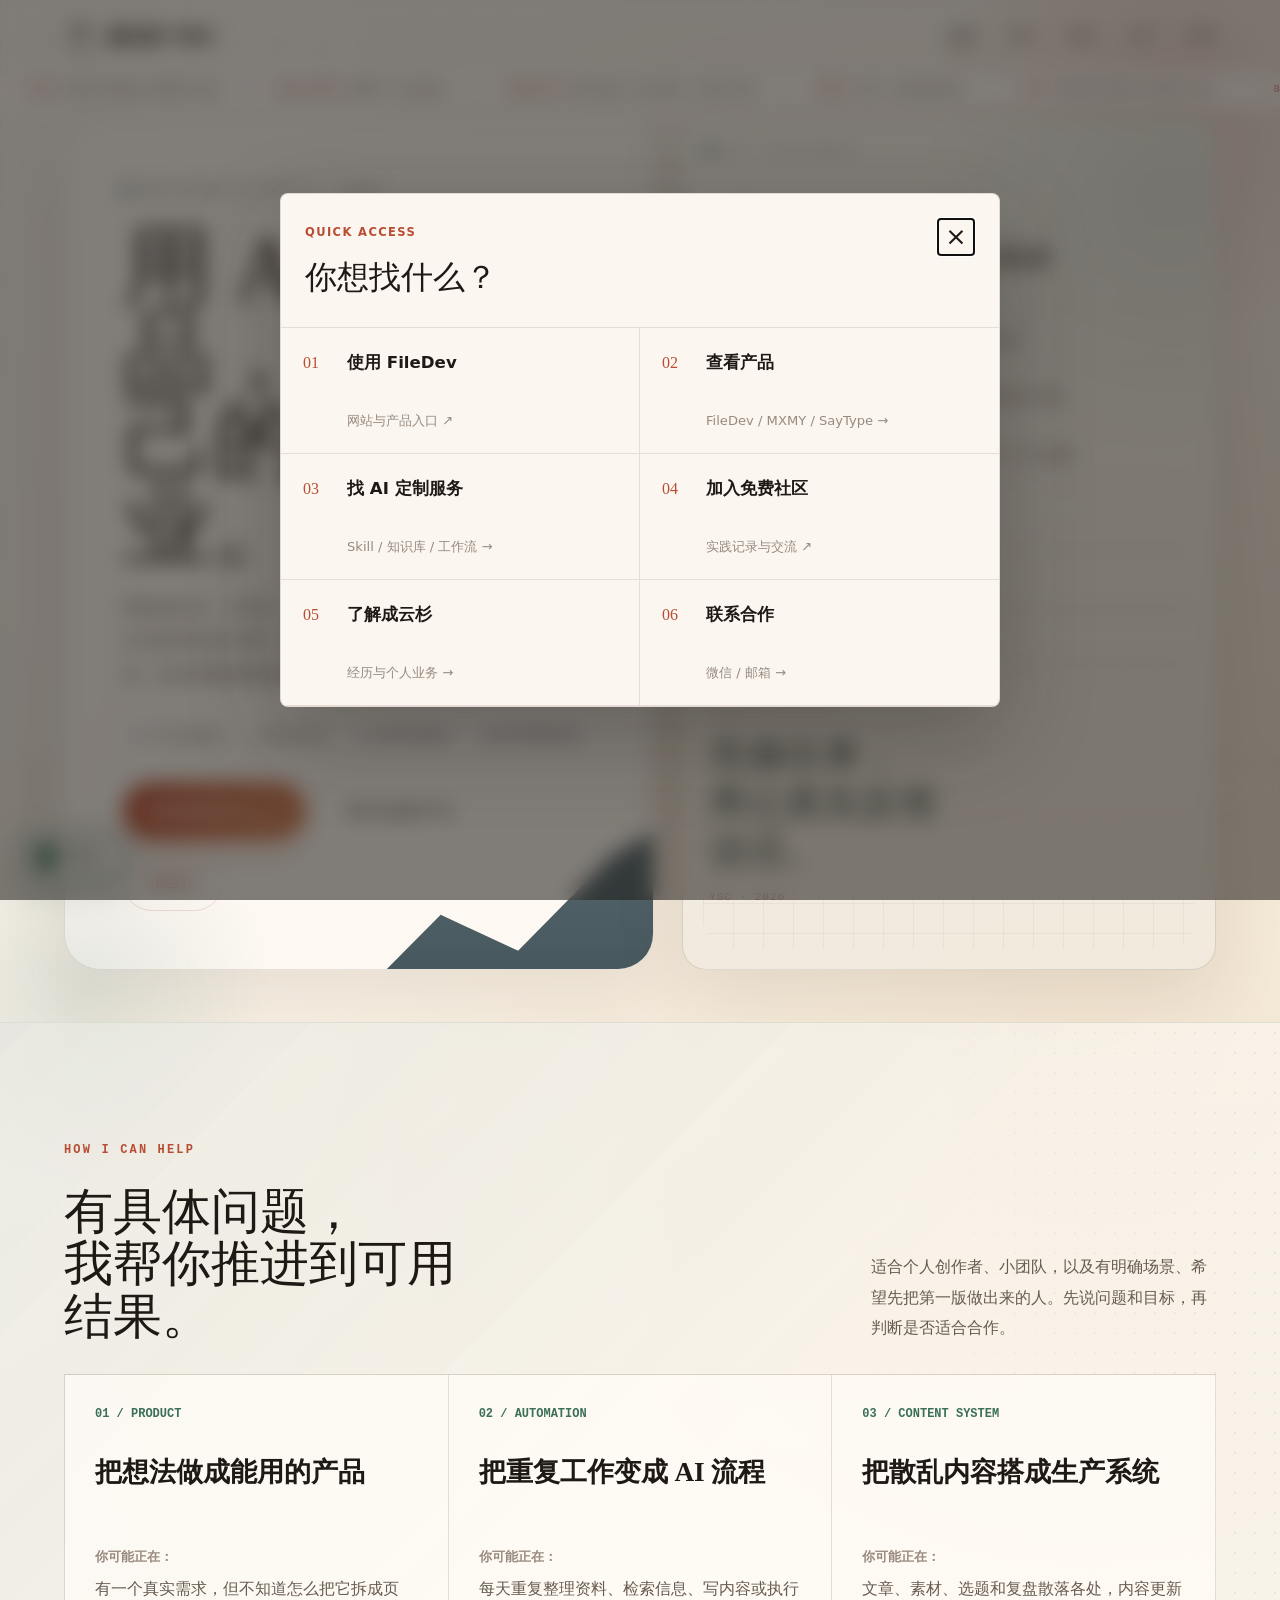
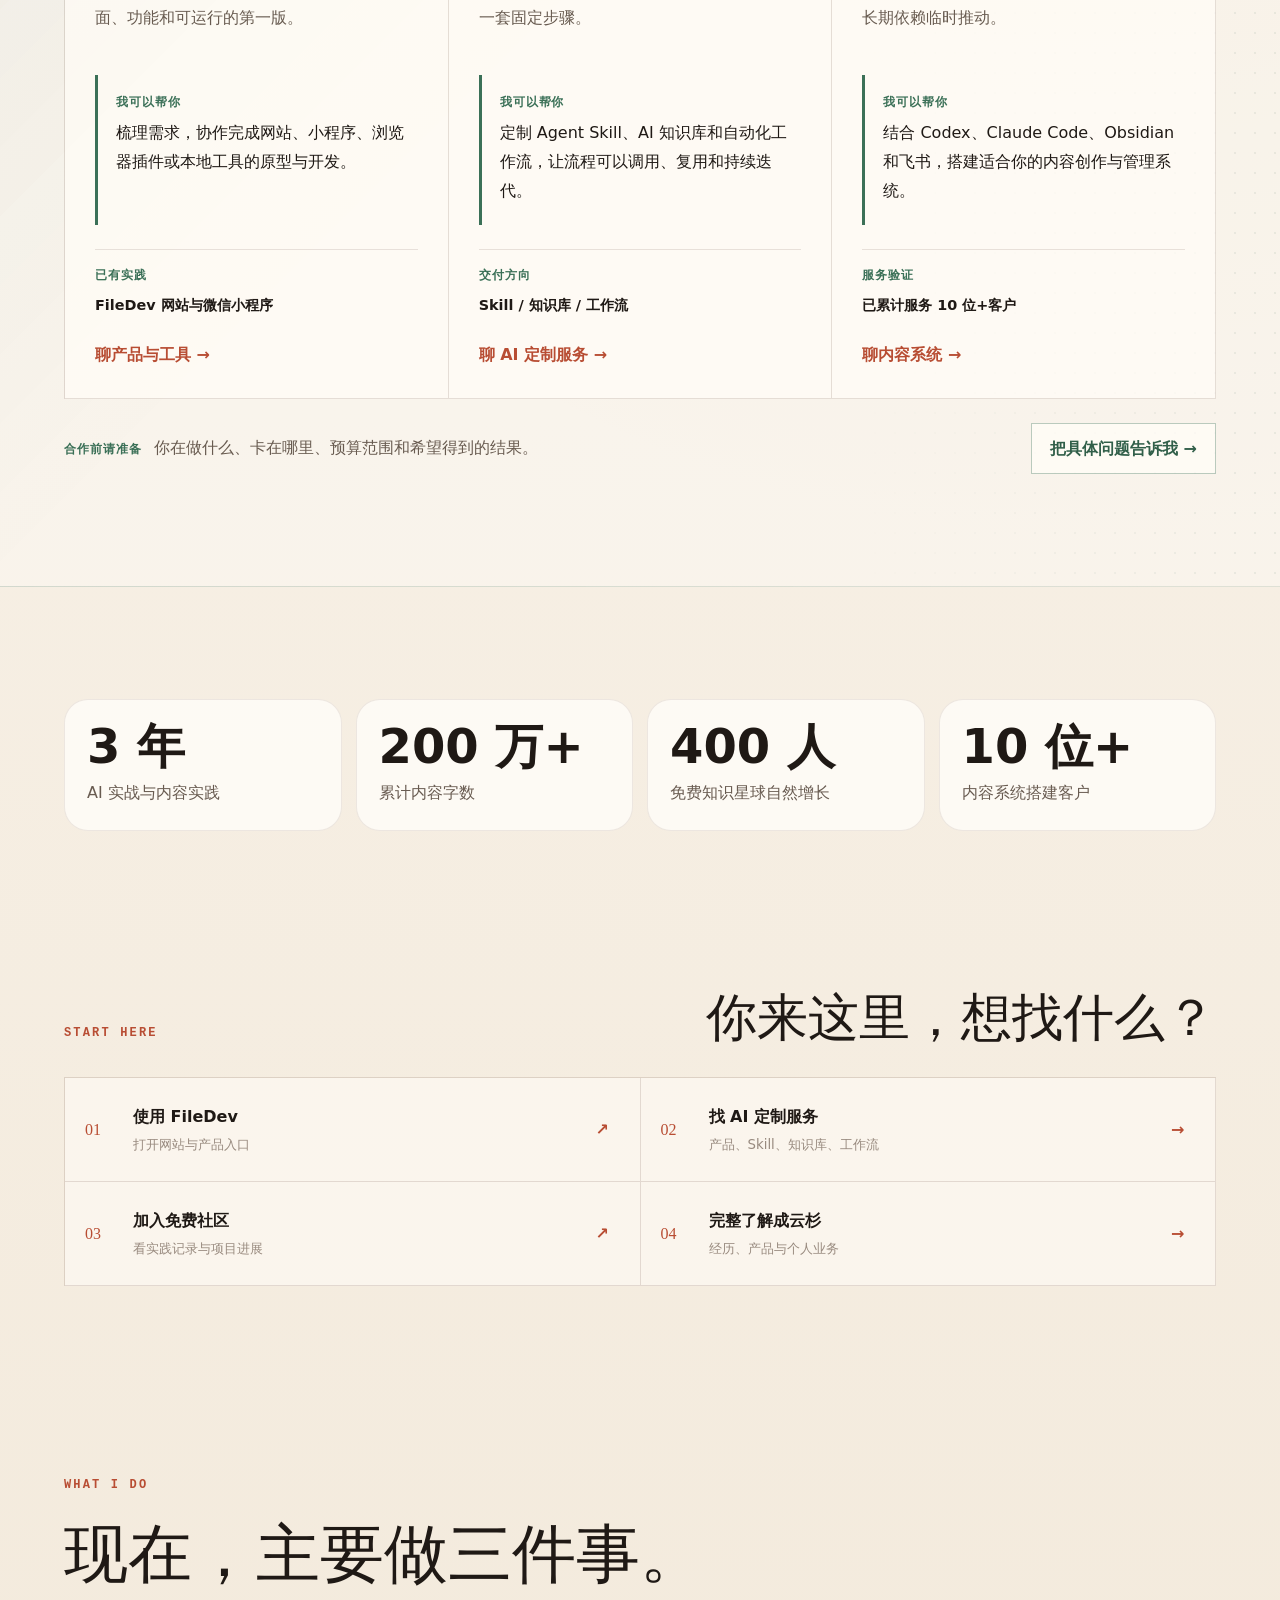
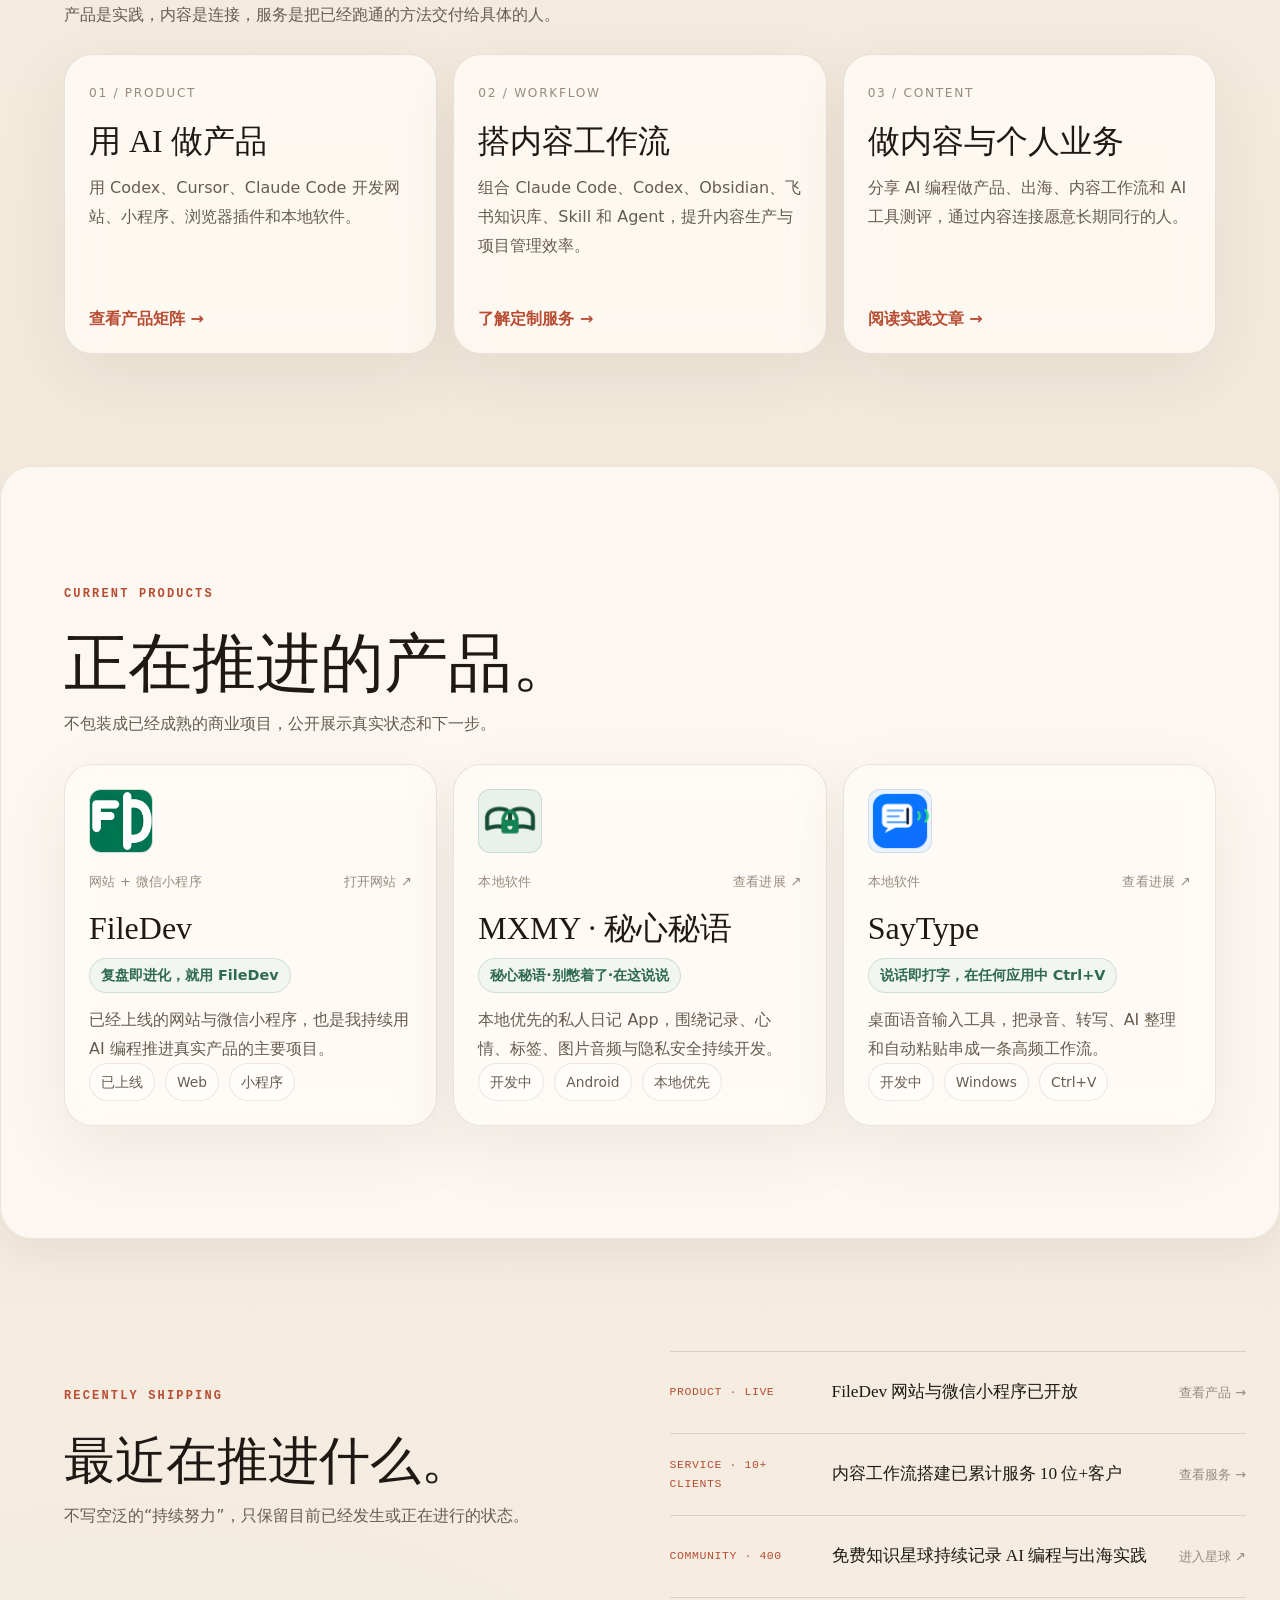
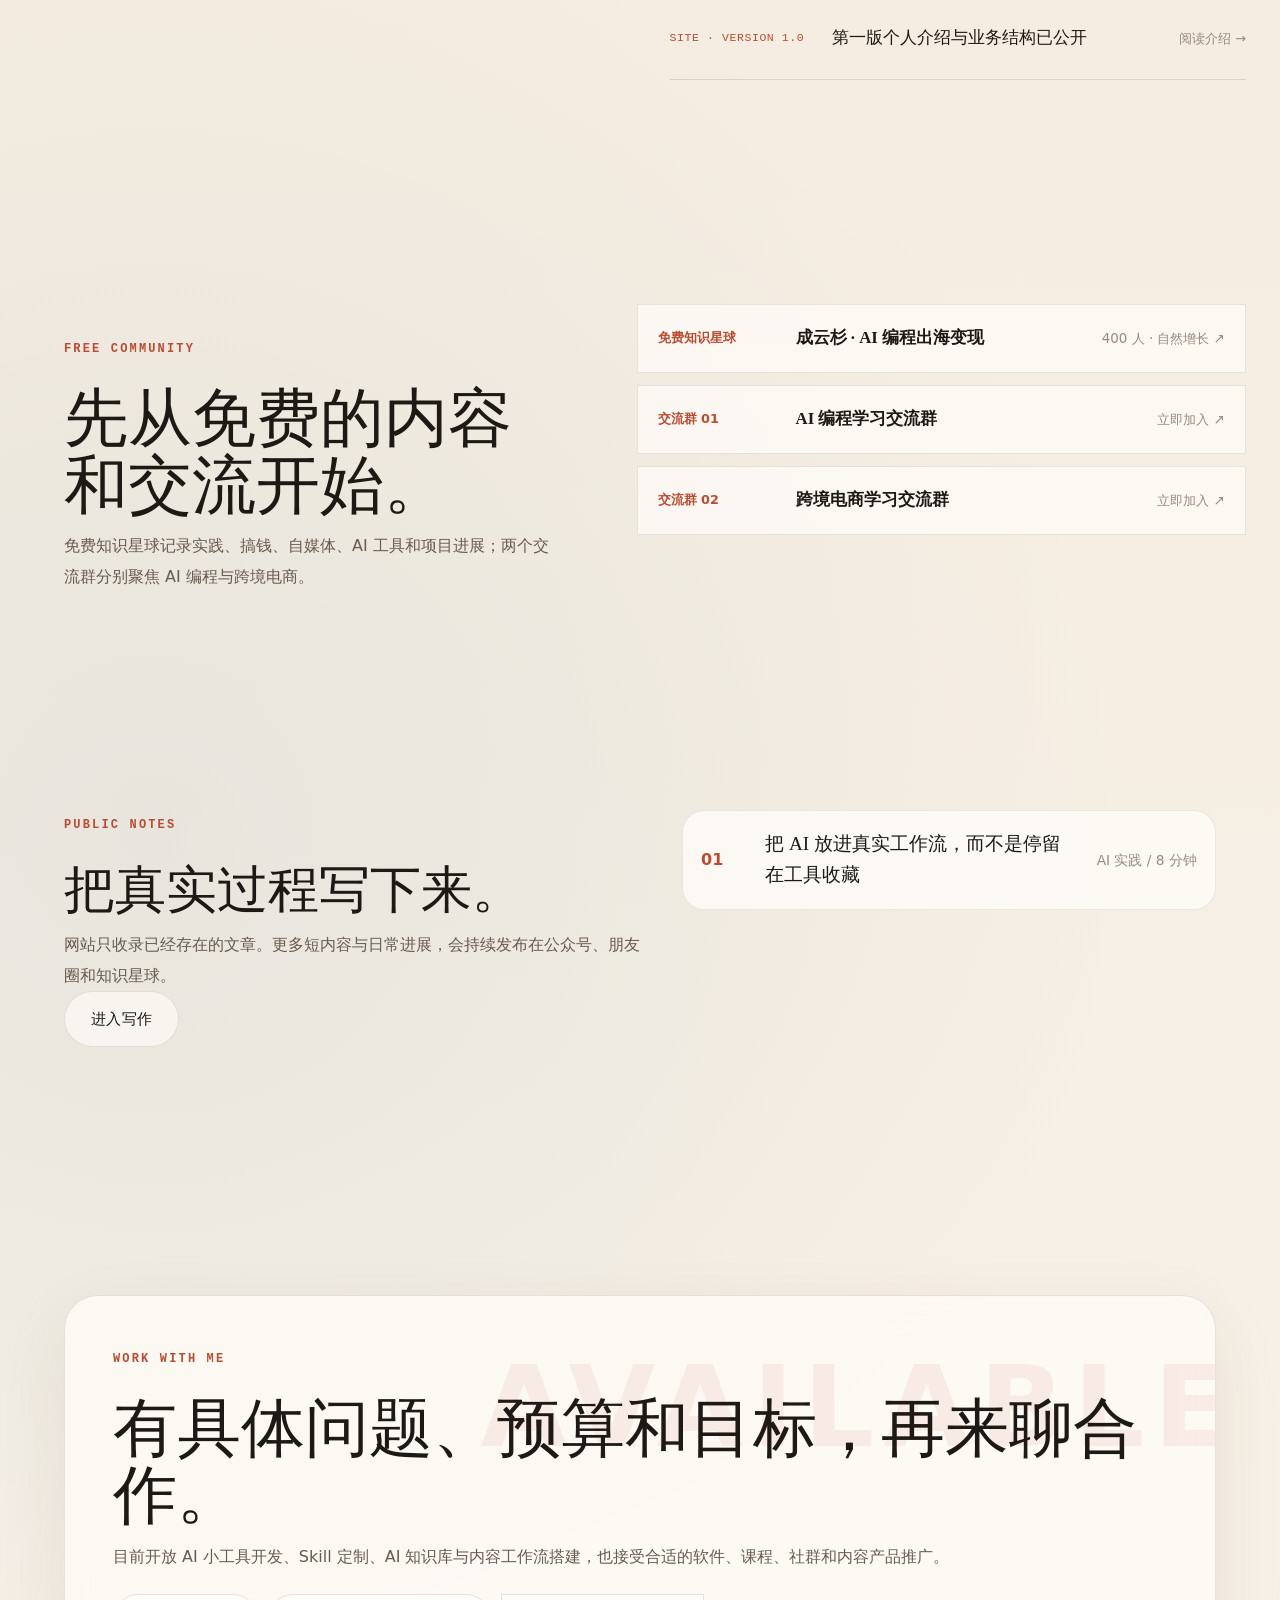
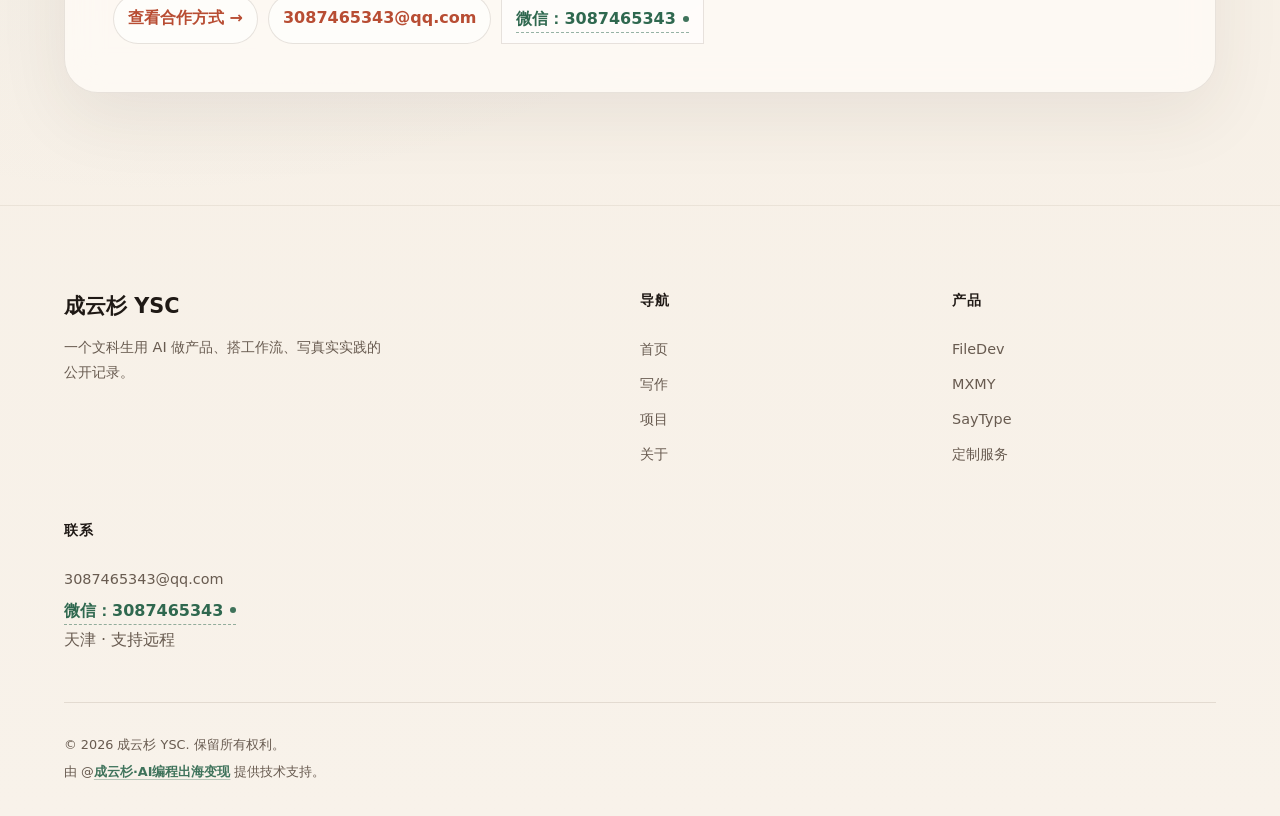
==== commit 4fef0f06: "Add FileDev slogan" ====
--- a/index.html
+++ b/index.html
@@ -177,7 +177,7 @@
           <p>不包装成已经成熟的商业项目，公开展示真实状态和下一步。</p>
         </div>
         <div class="lab-project-grid">
-          <article class="lab-project-card fade-in"><div class="project-logo"><img src="assets/filedev-logo.png" alt="FileDev Logo"></div><div class="portfolio-meta"><span>网站 + 微信小程序</span><a href="https://filedev.dev" target="_blank" rel="noopener">打开网站 ↗</a></div><h3>FileDev</h3><p>已经上线的网站与微信小程序，也是我持续用 AI 编程推进真实产品的主要项目。</p><div class="project-status"><span>已上线</span><span>Web</span><span>小程序</span></div></article>
+          <article class="lab-project-card fade-in"><div class="project-logo"><img src="assets/filedev-logo.png" alt="FileDev Logo"></div><div class="portfolio-meta"><span>网站 + 微信小程序</span><a href="https://filedev.dev" target="_blank" rel="noopener">打开网站 ↗</a></div><h3>FileDev</h3><p class="project-slogan">复盘即进化，就用 FileDev</p><p>已经上线的网站与微信小程序，也是我持续用 AI 编程推进真实产品的主要项目。</p><div class="project-status"><span>已上线</span><span>Web</span><span>小程序</span></div></article>
           <article class="lab-project-card fade-in delay-1"><div class="project-logo"><img src="assets/mxmy-logo.png" alt="MXMY 秘心秘语 Logo"></div><div class="portfolio-meta"><span>本地软件</span><a href="works.html#mxmy">查看进展 ↗</a></div><h3>MXMY · 秘心秘语</h3><p class="project-slogan">秘心秘语·别憋着了·在这说说</p><p>本地优先的私人日记 App，围绕记录、心情、标签、图片音频与隐私安全持续开发。</p><div class="project-status"><span>开发中</span><span>Android</span><span>本地优先</span></div></article>
           <article class="lab-project-card fade-in delay-2"><div class="project-logo"><img src="assets/saytype-logo.png" alt="SayType Logo"></div><div class="portfolio-meta"><span>本地软件</span><a href="works.html#saytype">查看进展 ↗</a></div><h3>SayType</h3><p class="project-slogan">说话即打字，在任何应用中 Ctrl+V</p><p>桌面语音输入工具，把录音、转写、AI 整理和自动粘贴串成一条高频工作流。</p><div class="project-status"><span>开发中</span><span>Windows</span><span>Ctrl+V</span></div></article>
         </div>
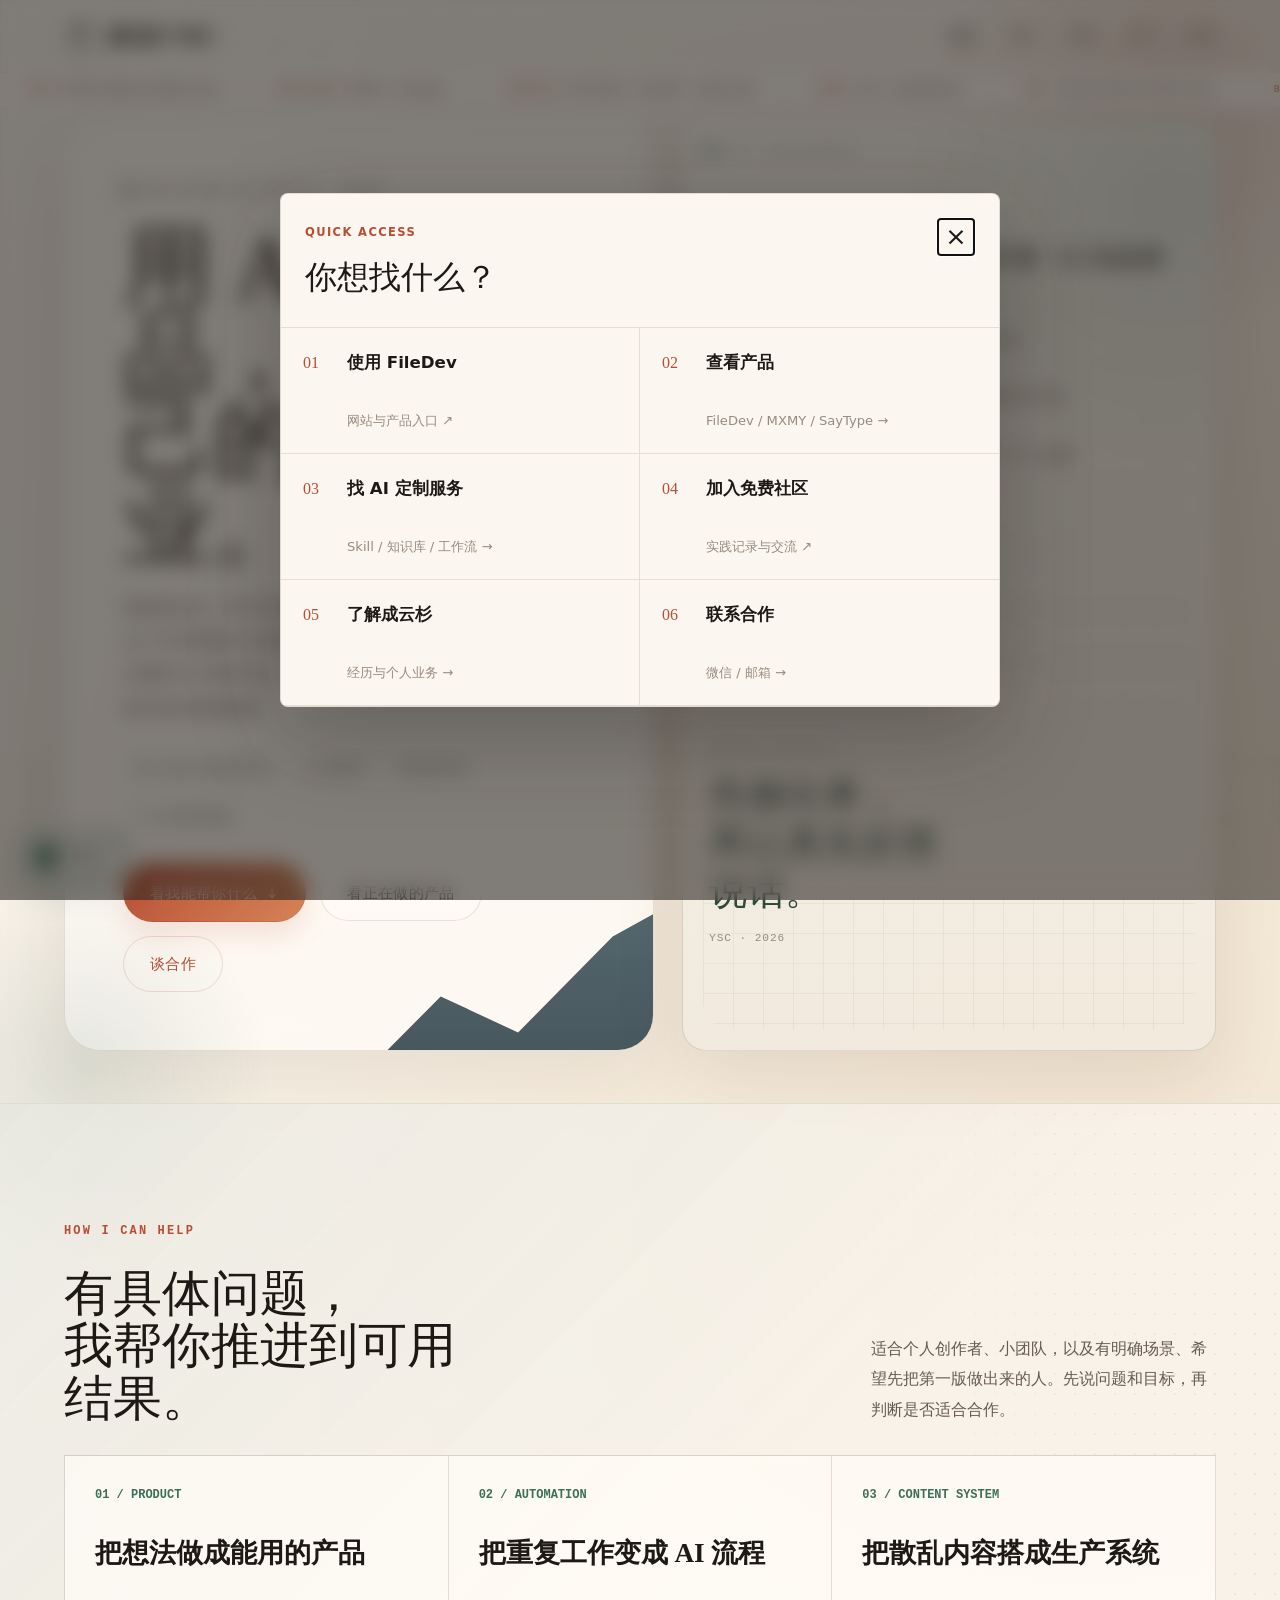
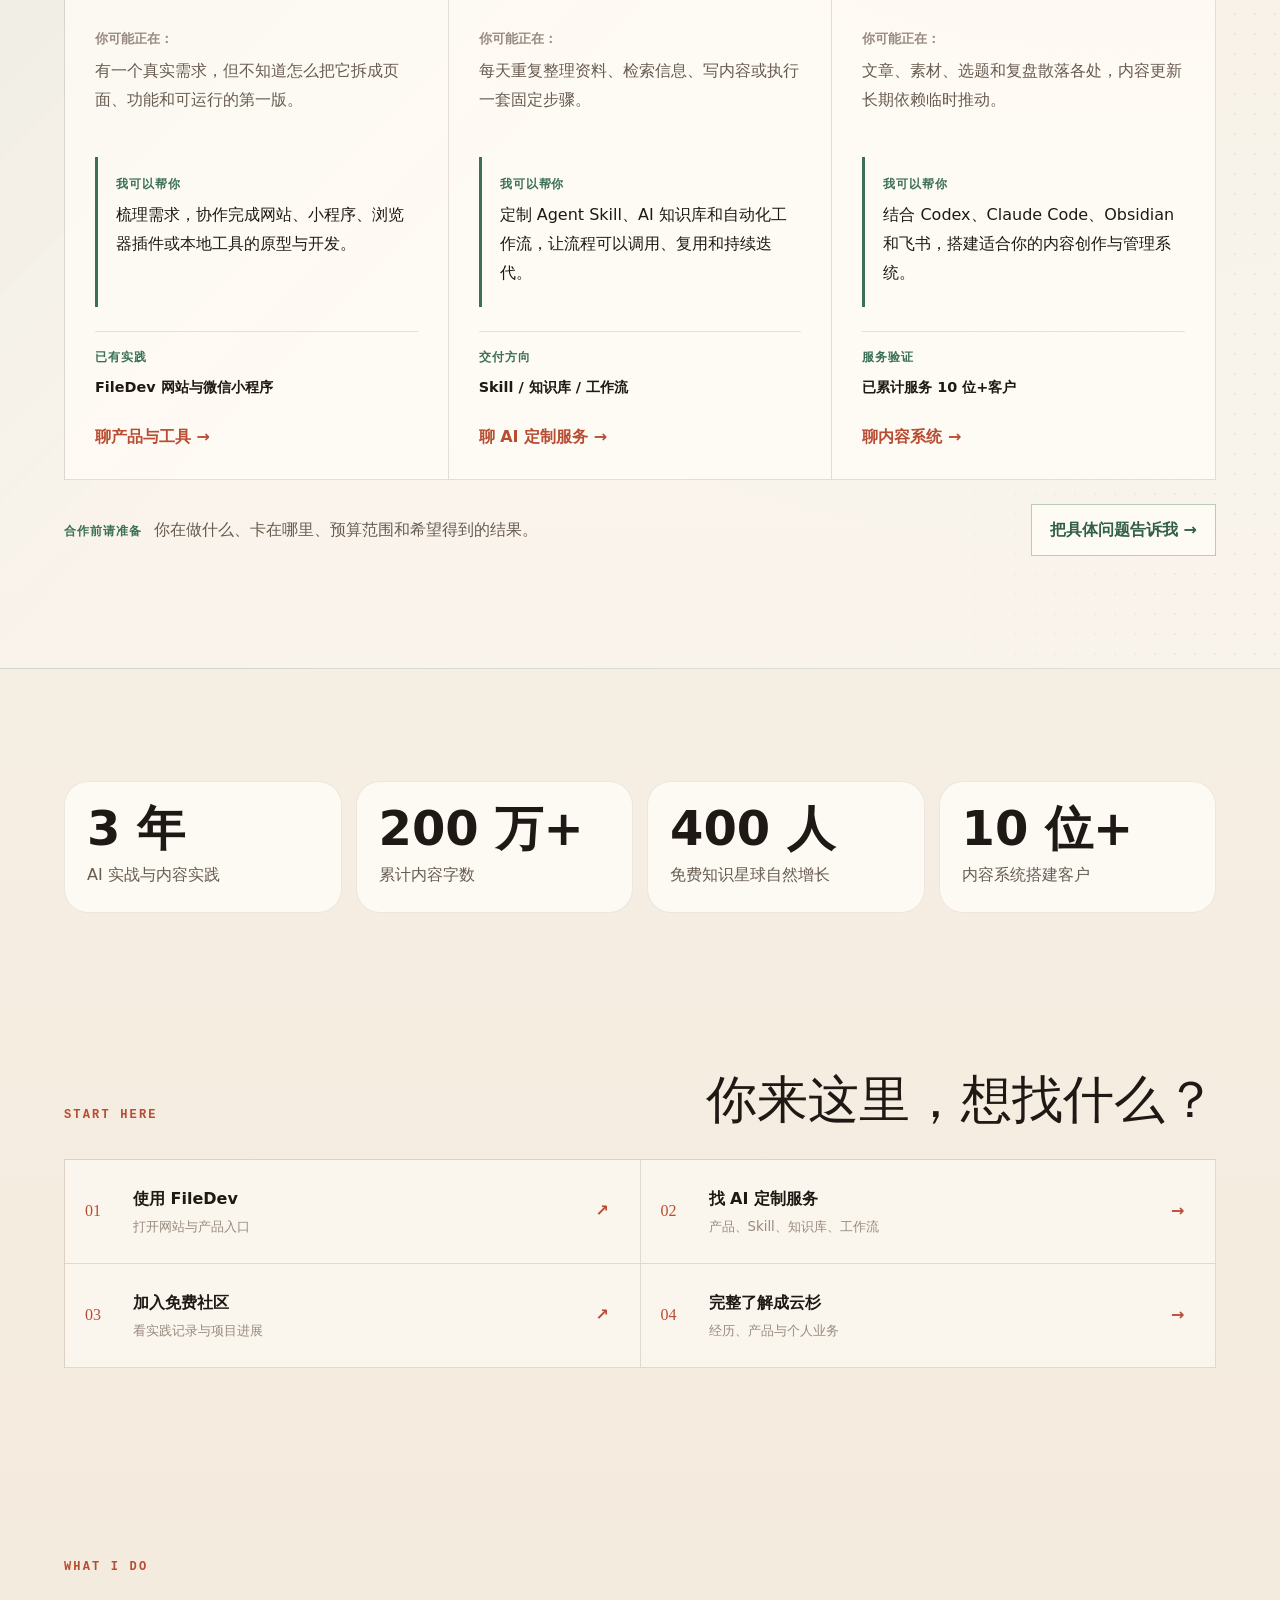
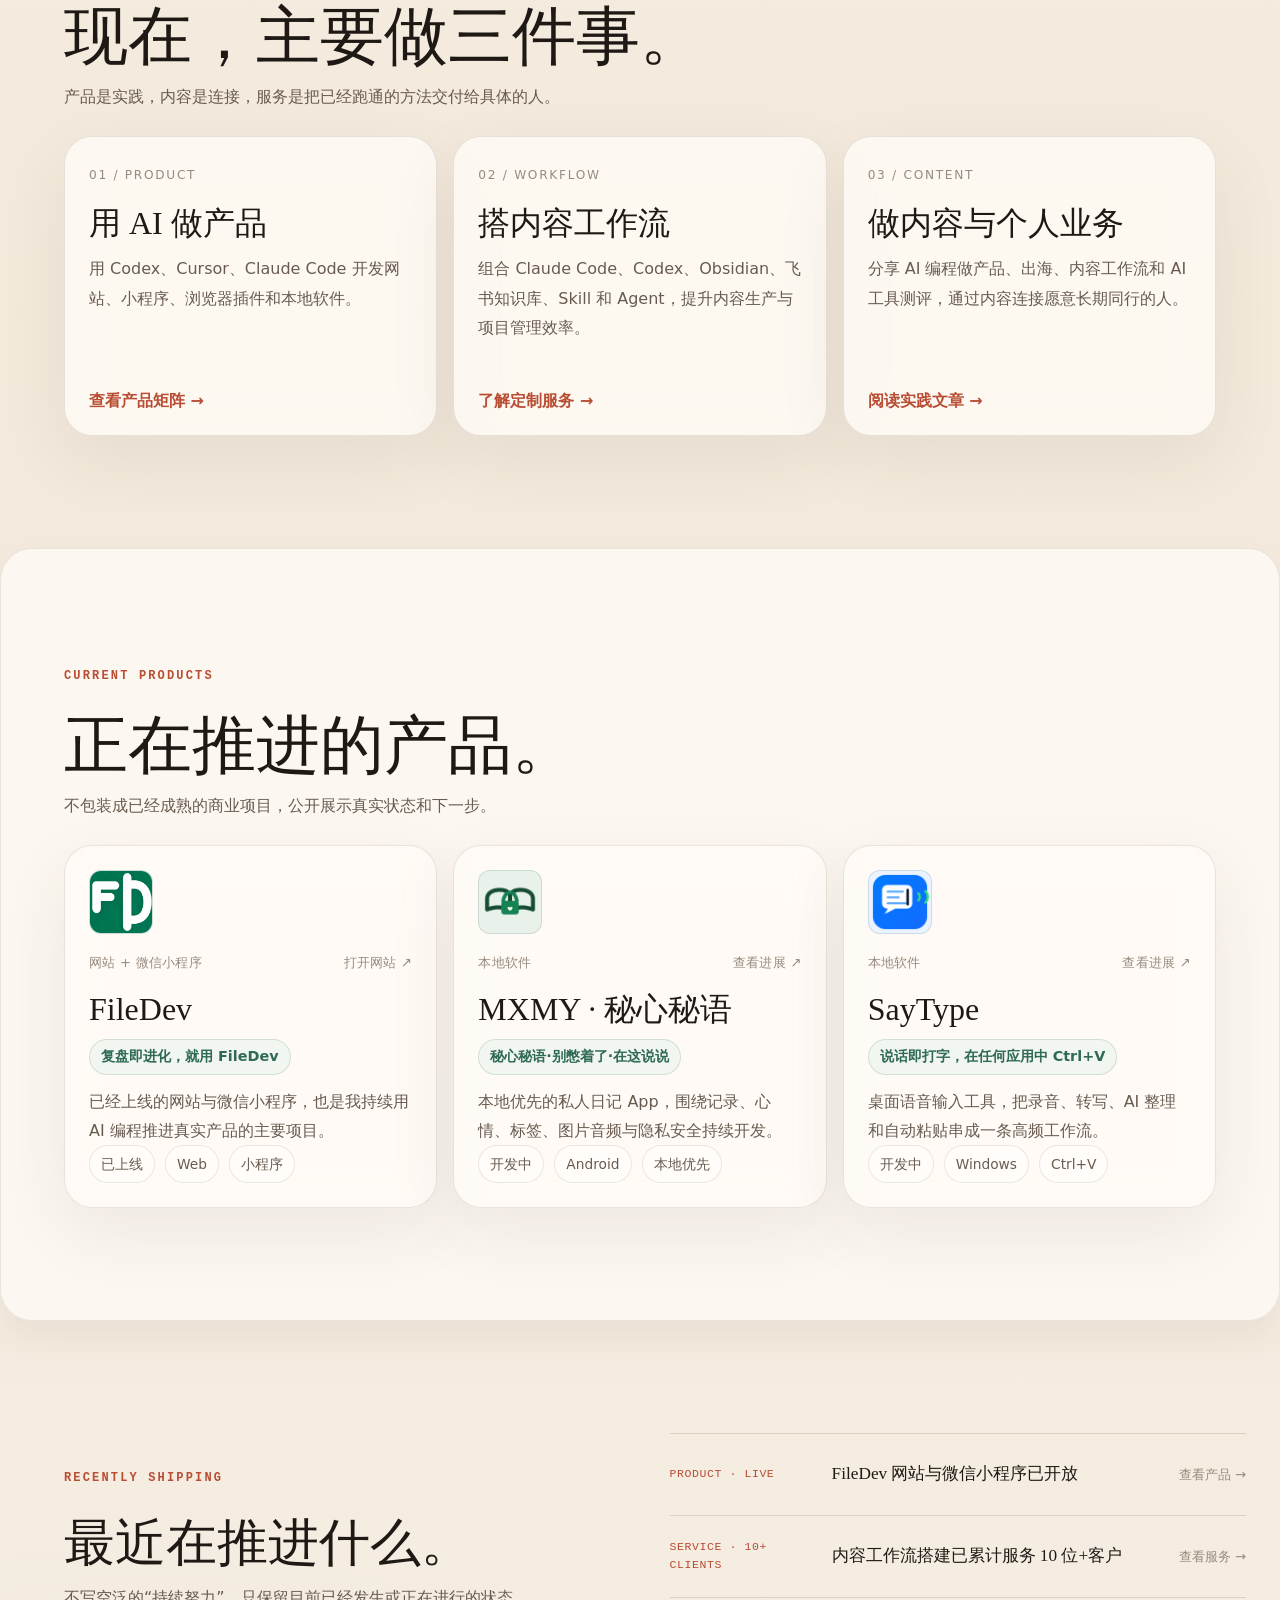
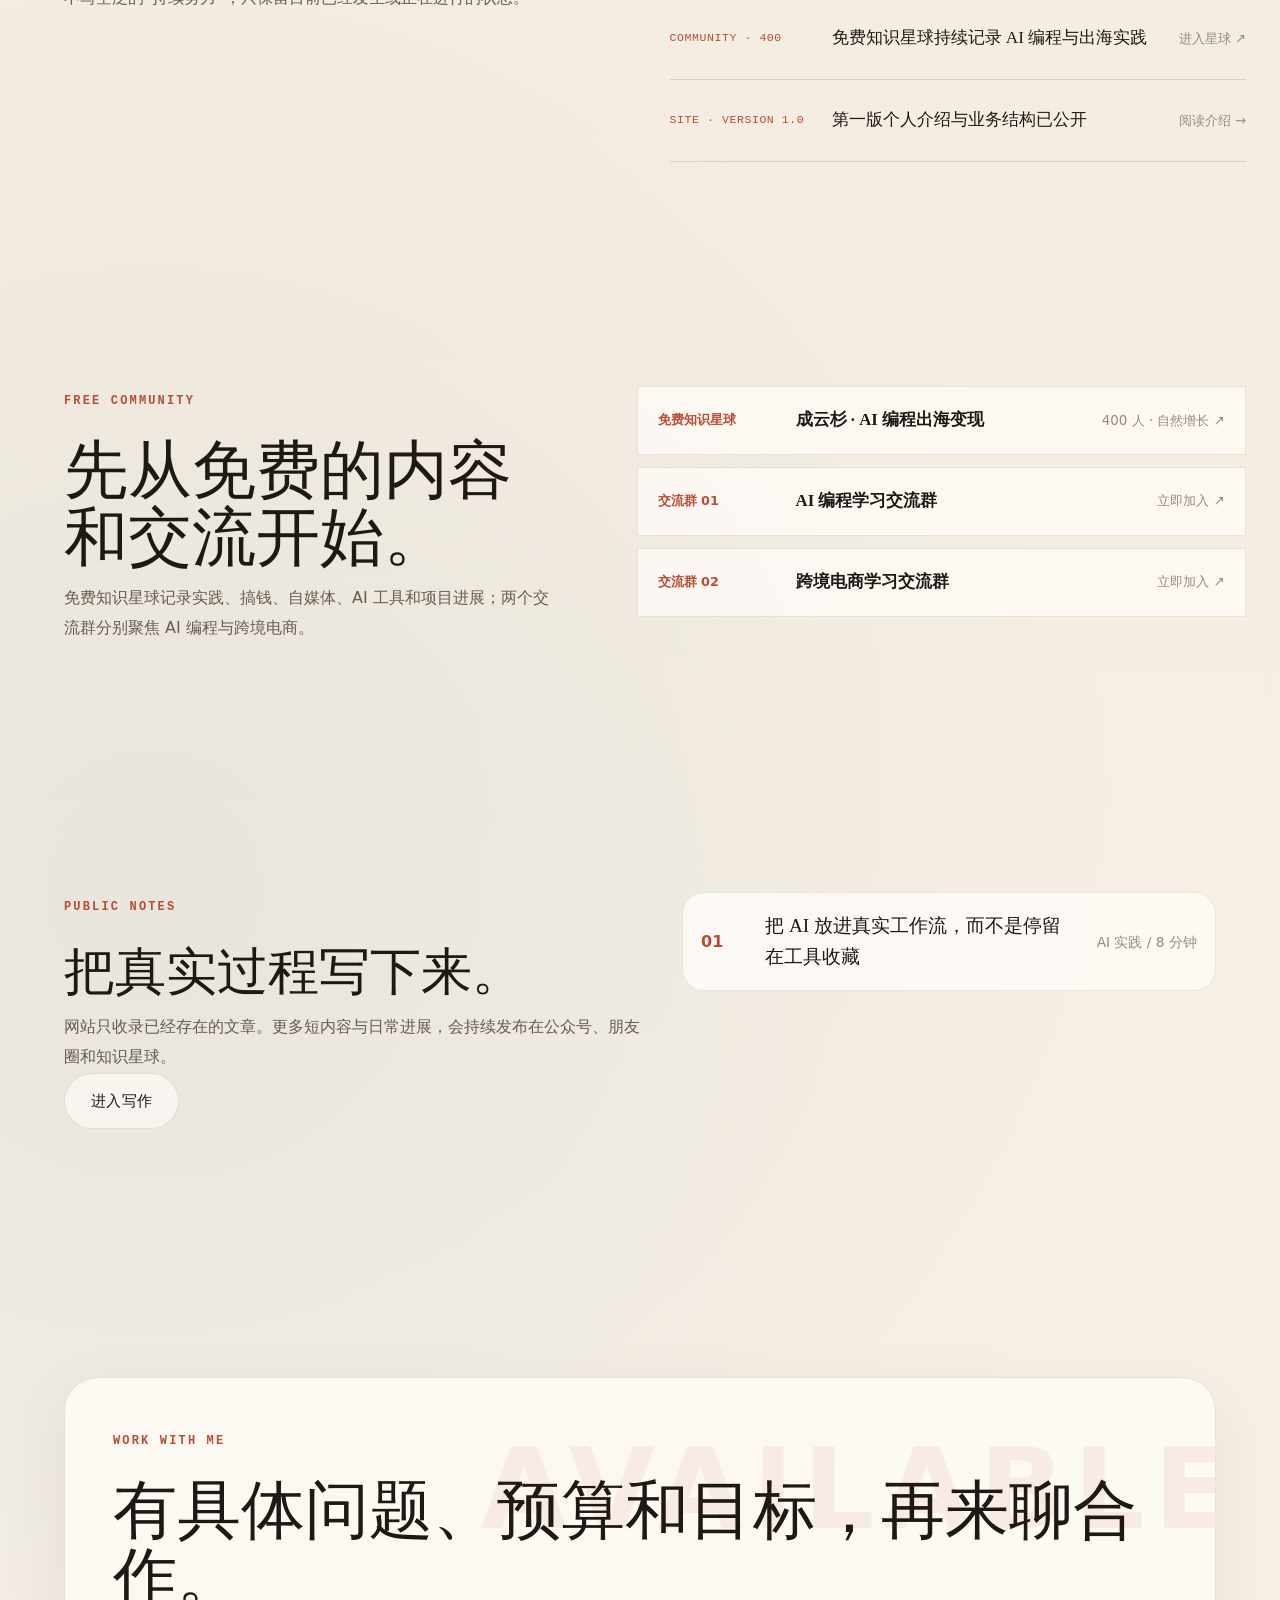
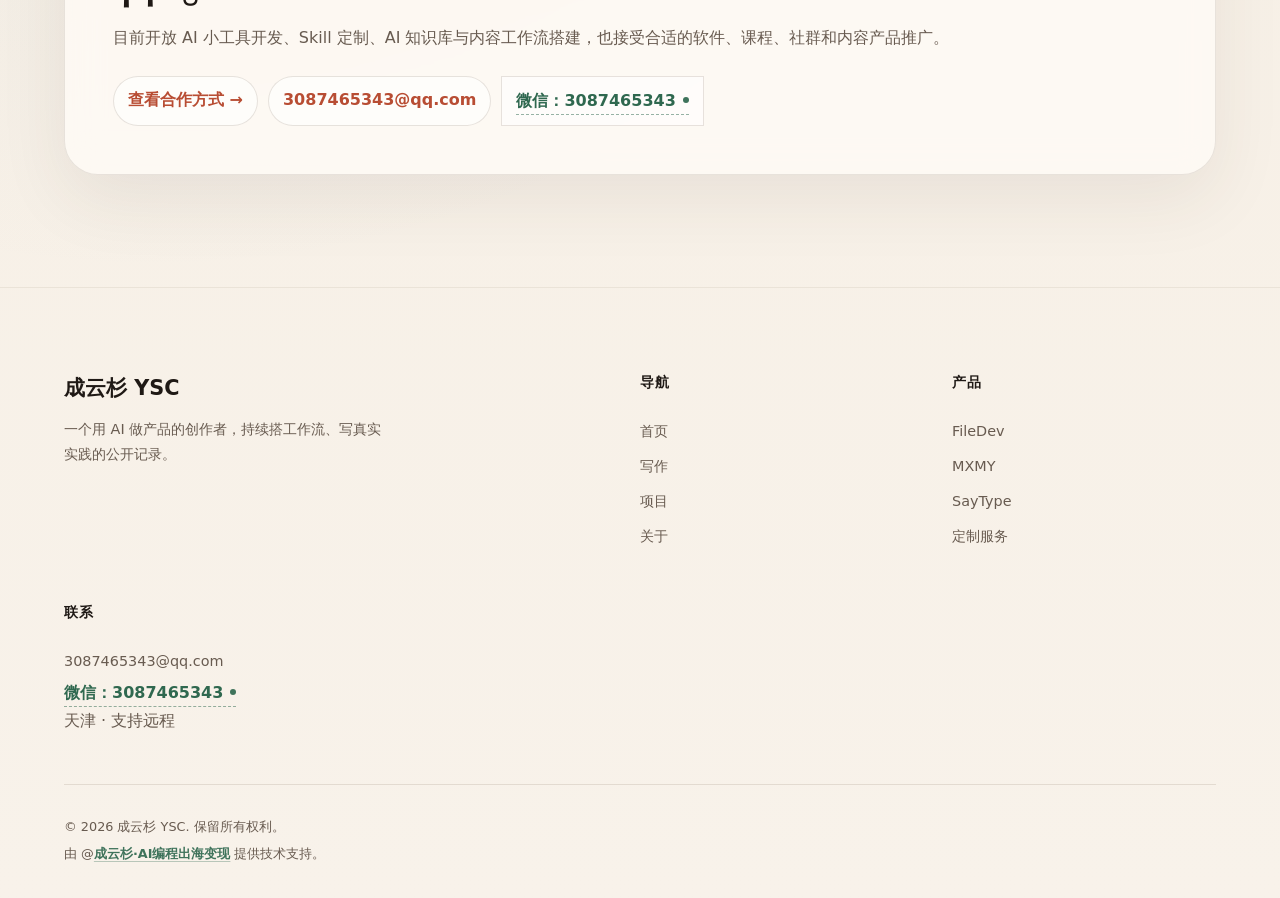
==== commit 75b2d88d: "Update personal identity wording" ====
--- a/index.html
+++ b/index.html
@@ -3,7 +3,7 @@
 <head>
   <meta charset="UTF-8">
   <meta name="viewport" content="width=device-width, initial-scale=1.0">
-  <meta name="description" content="成云杉的个人站：一个文科生用 AI 做产品、搭内容工作流、写真实实践的公开记录。">
+  <meta name="description" content="成云杉的个人站：一个用 AI 做产品的创作者，持续搭内容工作流、写真实实践的公开记录。">
   <meta name="keywords" content="成云杉,YSC,AI编程,AI产品,内容工作流,FileDev,MXMY,SayType">
   <meta name="author" content="成云杉">
   <meta property="og:title" content="成云杉 - 用 AI 做产品与个人业务">
@@ -50,9 +50,9 @@
         <div class="lab-hero-copy fade-in">
           <div class="lab-kicker"><span class="live-dot"></span>BUILDING IN PUBLIC · 2026</div>
           <h1>用 AI 做产品，也做自己的长期事业。</h1>
-          <p class="lab-lead">我是成云杉，文科生。过去 3 年持续做 AI 自媒体内容创作、AI 副业和知识付费；现在主要用 AI 开发产品、搭内容工作流，也在积极探索实践 AI 编程出海与跨境电商。</p>
+          <p class="lab-lead">我是成云杉，用 AI 做产品的创作者，也是一名 AI 实战者。过去 3 年持续做 AI 自媒体内容创作、AI 副业和知识付费；现在主要用 AI 开发产品、搭内容工作流，也在积极探索实践 AI 编程出海与跨境电商。</p>
           <div class="lab-tags" aria-label="当前身份">
-            <span>AI 产品实践者</span><span>内容创作者</span><span>AI 副业实践者</span><span>知识付费实践者</span>
+            <span>用 AI 做产品的创作者</span><span>AI 实战者</span><span>内容创作者</span><span>个人业务实践者</span>
           </div>
           <div class="home-actions">
             <a href="#help" class="btn btn-primary">看我能帮你什么 <span class="btn-icon">↓</span></a>
@@ -65,7 +65,7 @@
           <div class="console-topbar"><span></span><span></span><span></span><strong>now.building</strong></div>
           <div class="console-profile">
             <img src="assets/wechat-avatar.jpg" alt="成云杉头像">
-            <div><p>成云杉</p><strong>文科生 / AI 产品实践者</strong></div>
+            <div><p>成云杉</p><strong>用 AI 做产品的创作者 / AI 实战者</strong></div>
           </div>
           <div class="console-lines">
             <p><span>product</span> FileDev / MXMY / SayType</p>
@@ -74,7 +74,7 @@
             <p><span>base</span> 天津 · 支持远程合作</p>
           </div>
           <div class="console-build" aria-live="polite">
-            <div><span>live signal</span><strong id="consoleSignal">正在整理 FileDev 的下一轮反馈</strong></div>
+            <div><span>live signal</span><strong id="consoleSignal">FileDev：复盘即进化</strong></div>
             <div class="console-progress"><i></i></div>
             <small>BUILD IN PUBLIC · 持续更新</small>
           </div>
@@ -230,7 +230,7 @@
   <footer class="footer">
     <div class="container">
       <div class="footer-grid footer-grid-home">
-        <div class="footer-brand"><div class="footer-logo">成云杉 YSC</div><p class="footer-desc">一个文科生用 AI 做产品、搭工作流、写真实实践的公开记录。</p></div>
+        <div class="footer-brand"><div class="footer-logo">成云杉 YSC</div><p class="footer-desc">一个用 AI 做产品的创作者，持续搭工作流、写真实实践的公开记录。</p></div>
         <div class="footer-nav"><h4>导航</h4><a href="index.html">首页</a><a href="blog.html">写作</a><a href="works.html">项目</a><a href="about.html">关于</a></div>
         <div class="footer-nav"><h4>产品</h4><a href="https://filedev.dev" target="_blank" rel="noopener">FileDev</a><a href="works.html#mxmy">MXMY</a><a href="works.html#saytype">SayType</a><a href="contact.html#services">定制服务</a></div>
         <div class="footer-nav"><h4>联系</h4><a href="mailto:3087465343@qq.com">3087465343@qq.com</a><span>微信：3087465343</span><span>天津 · 支持远程</span></div>
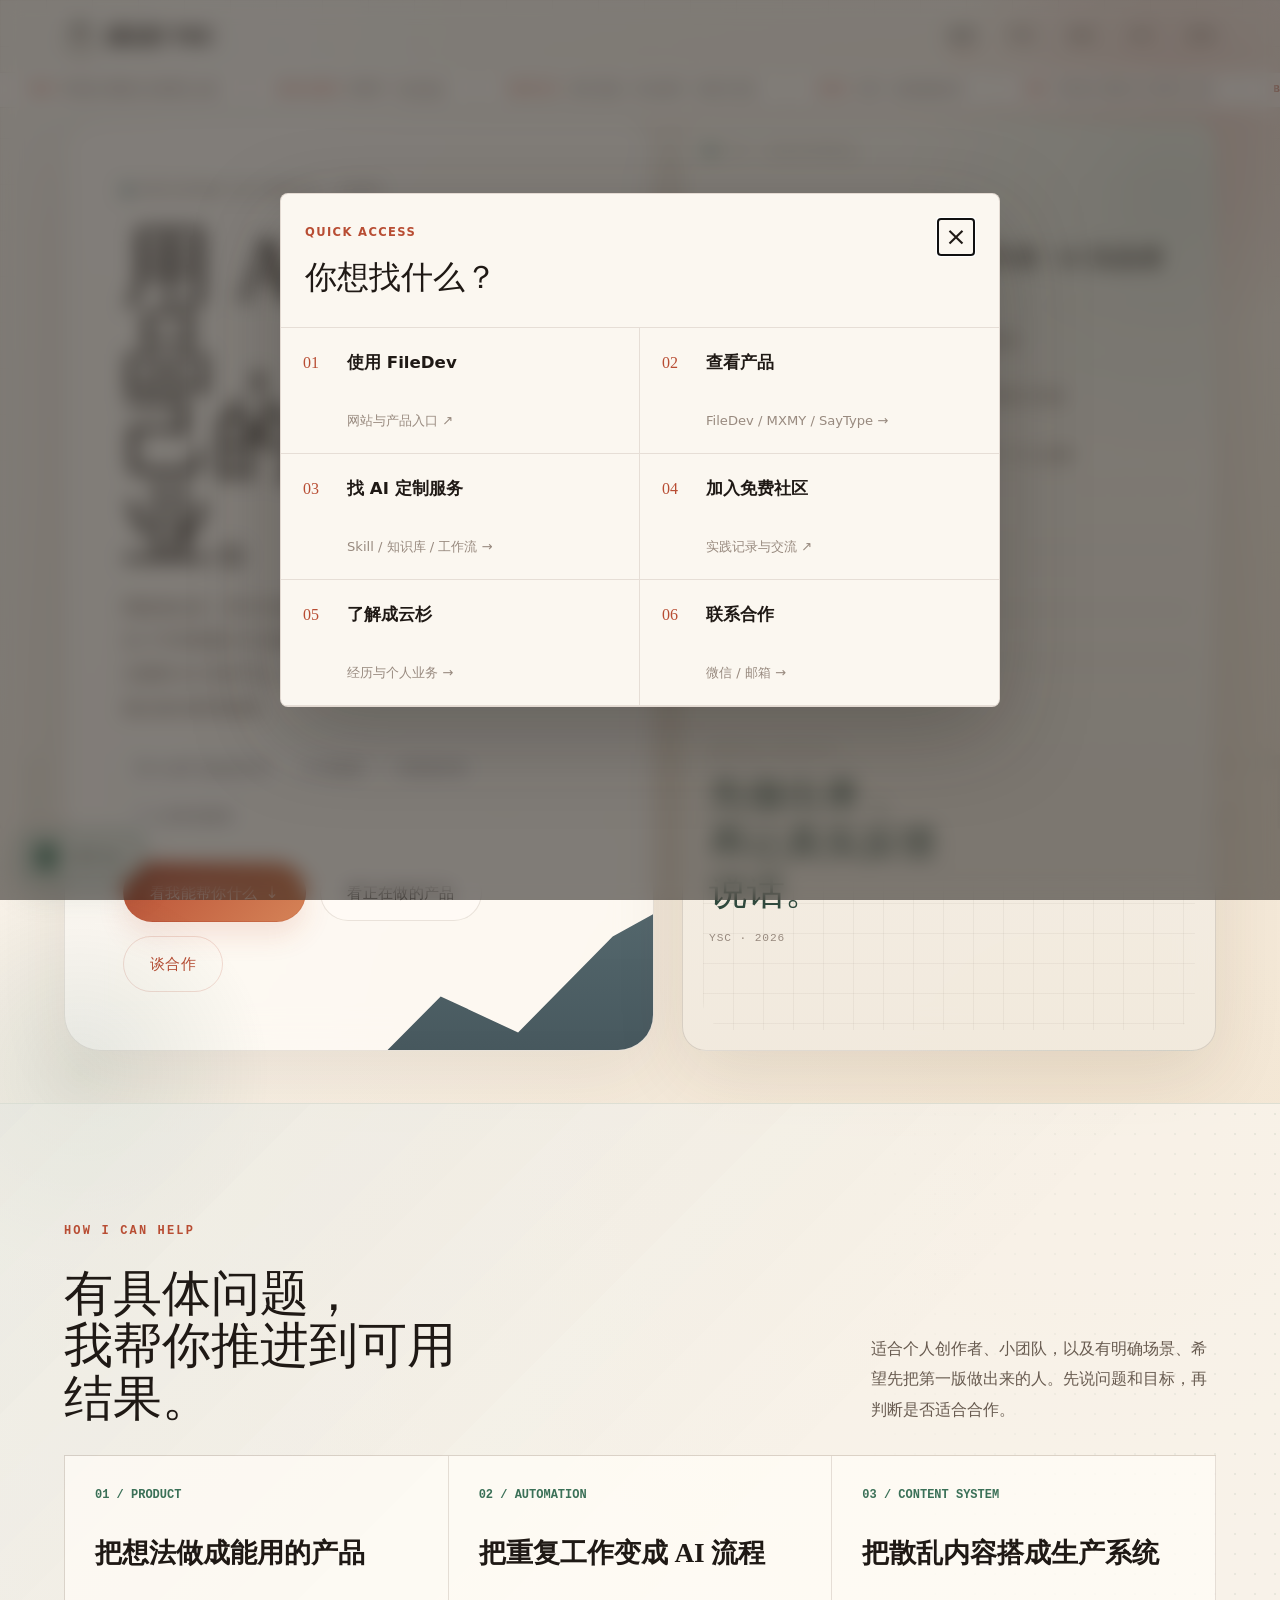
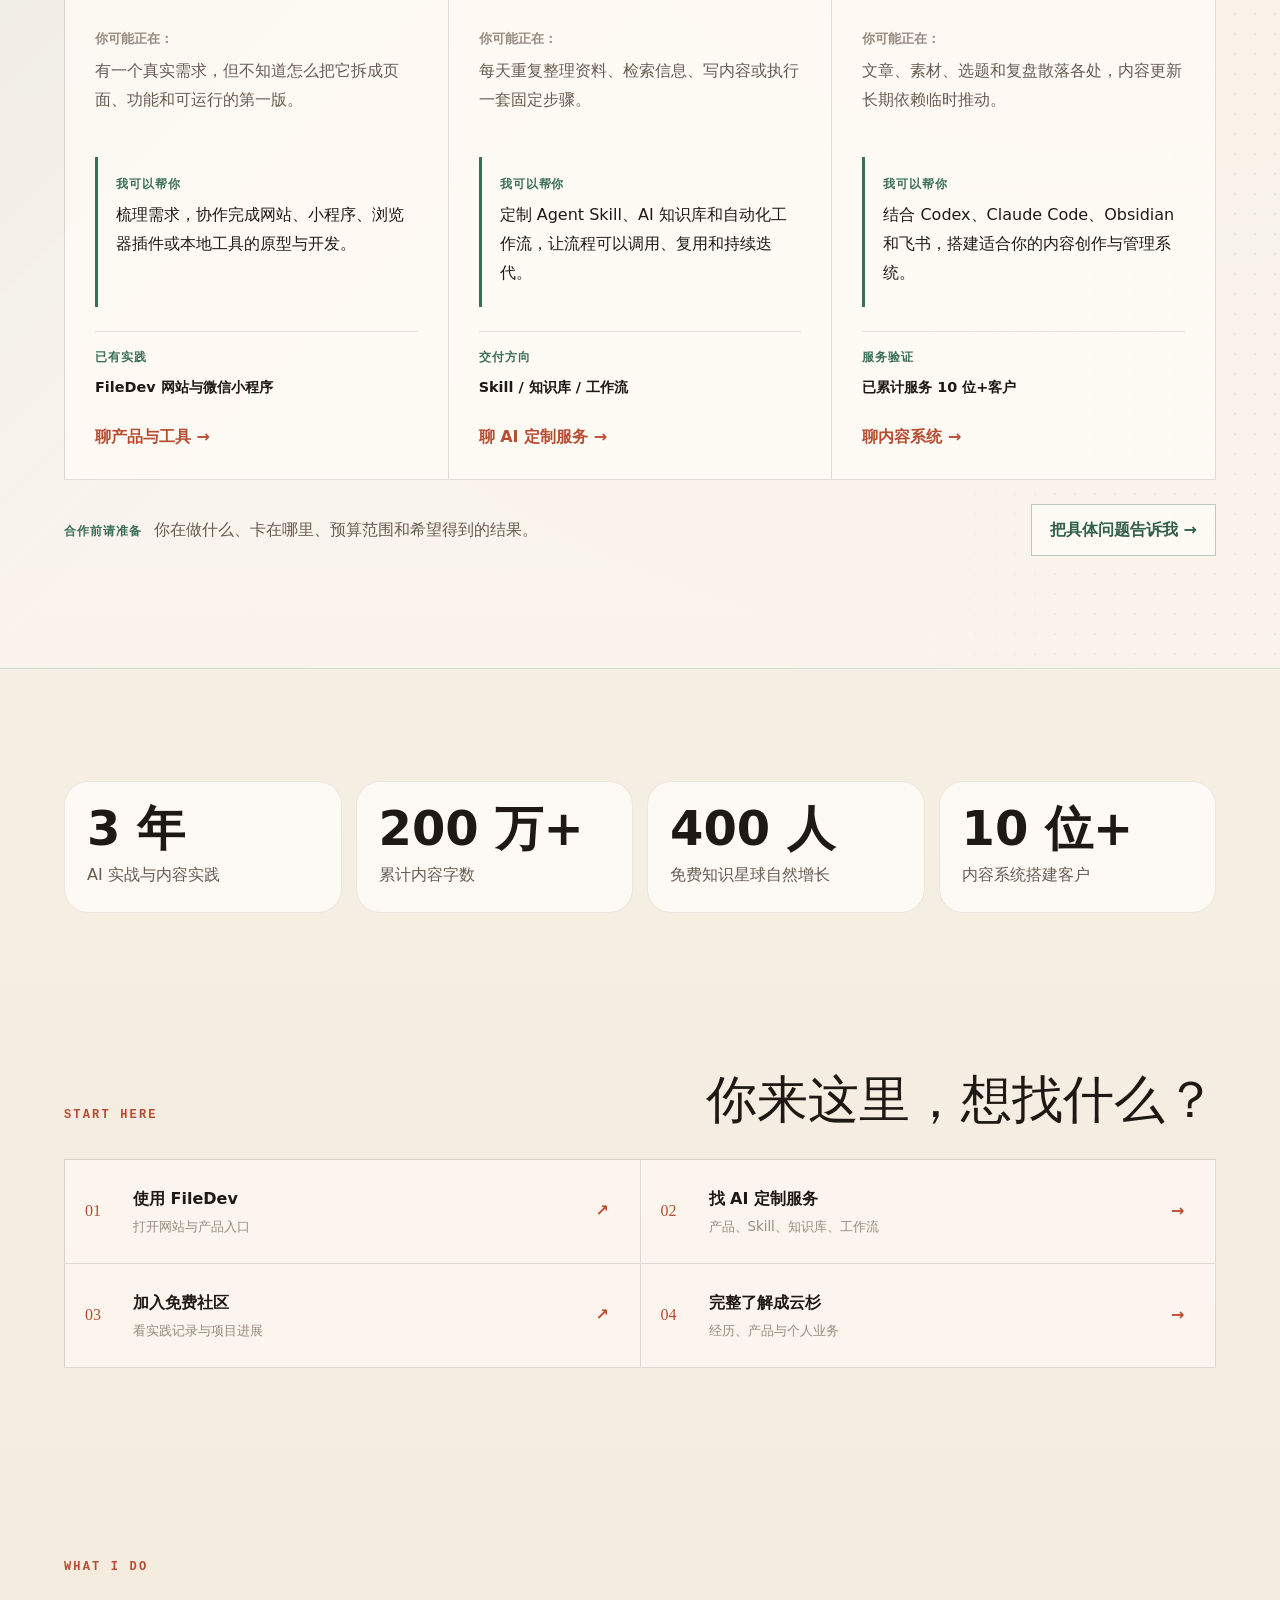
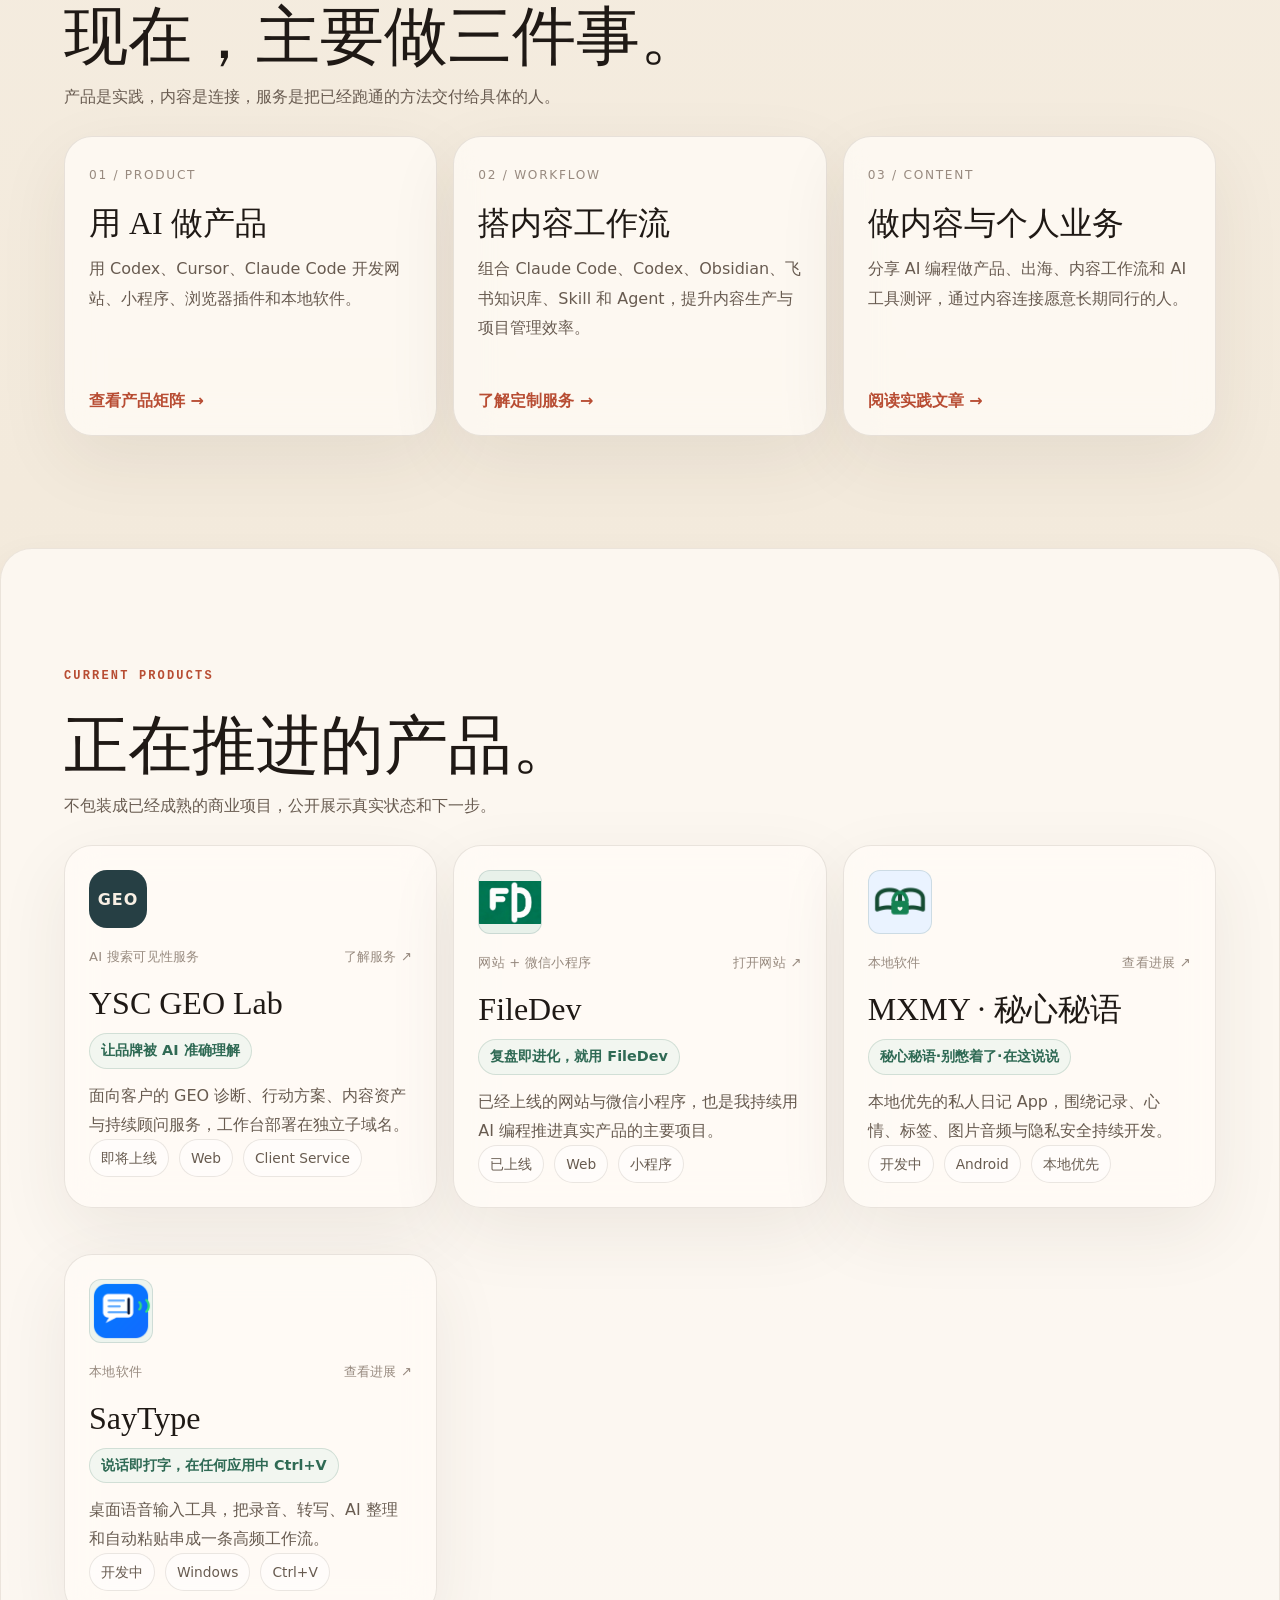
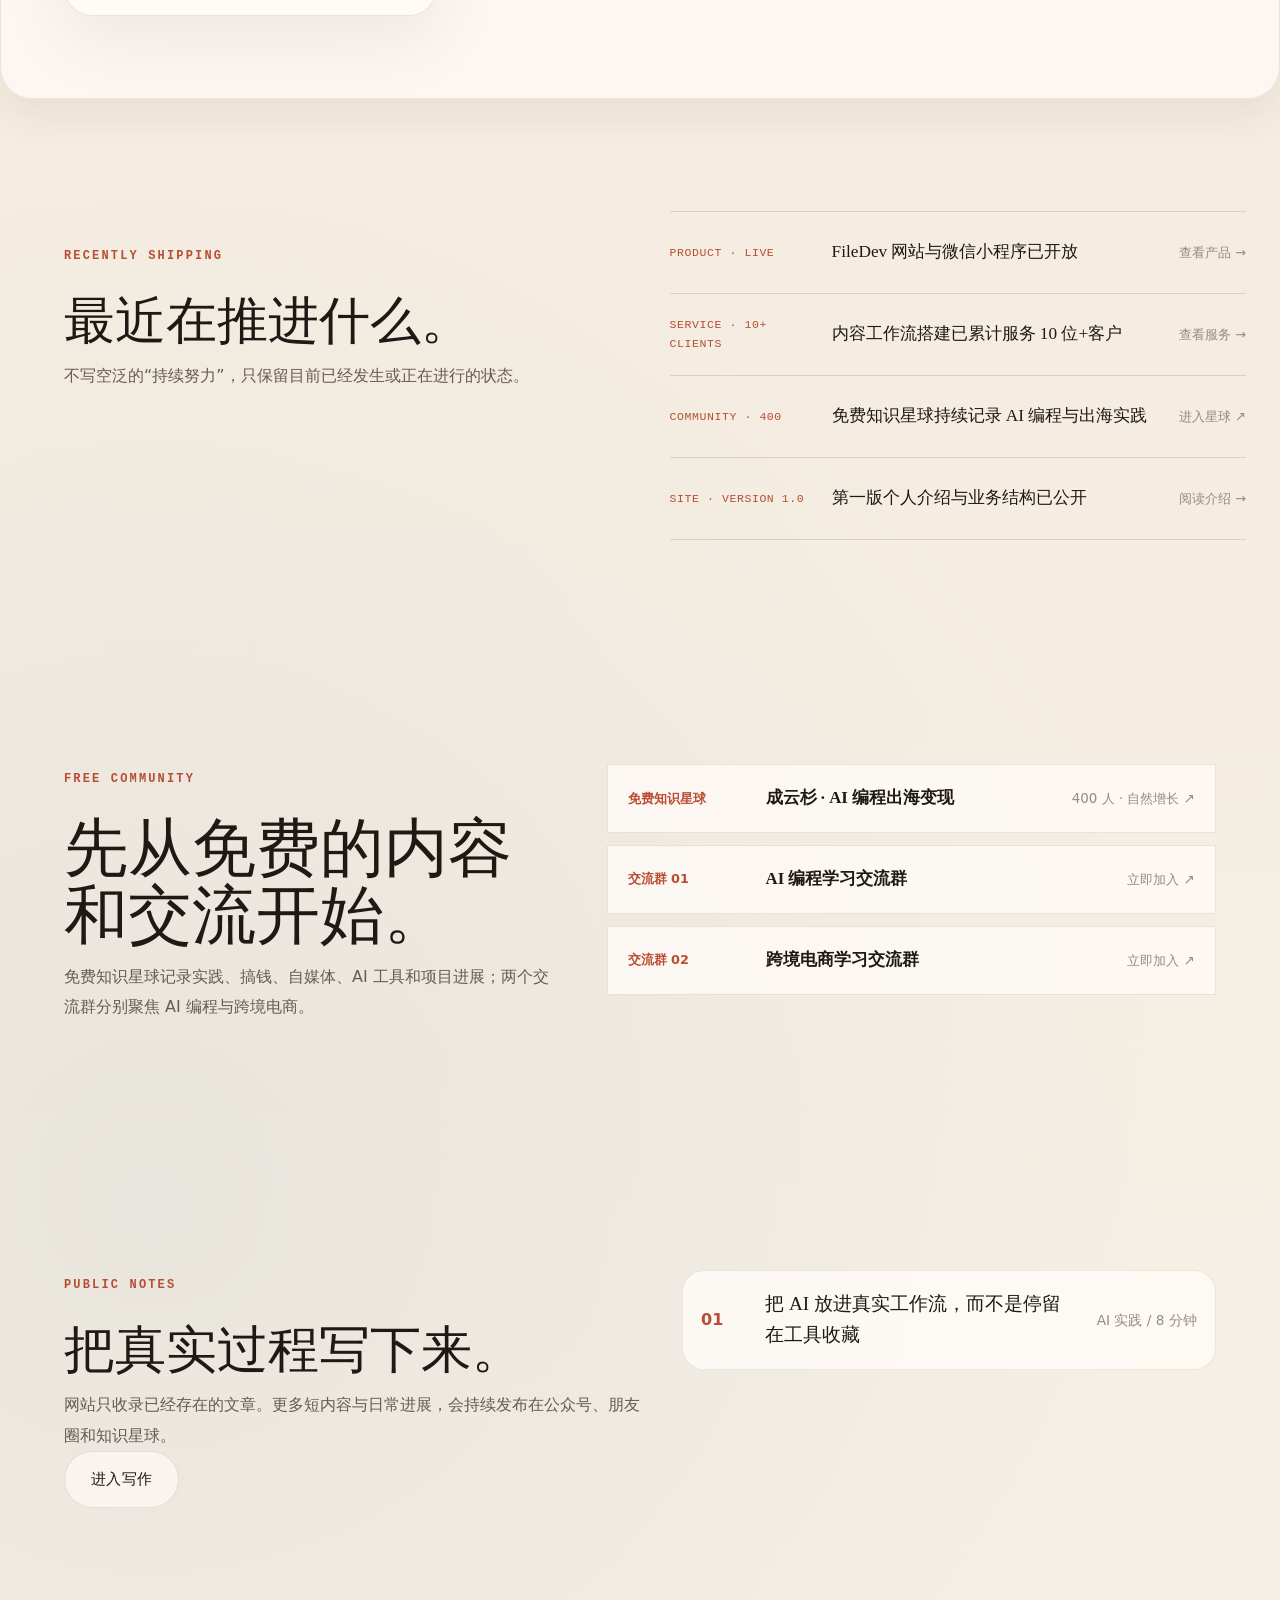
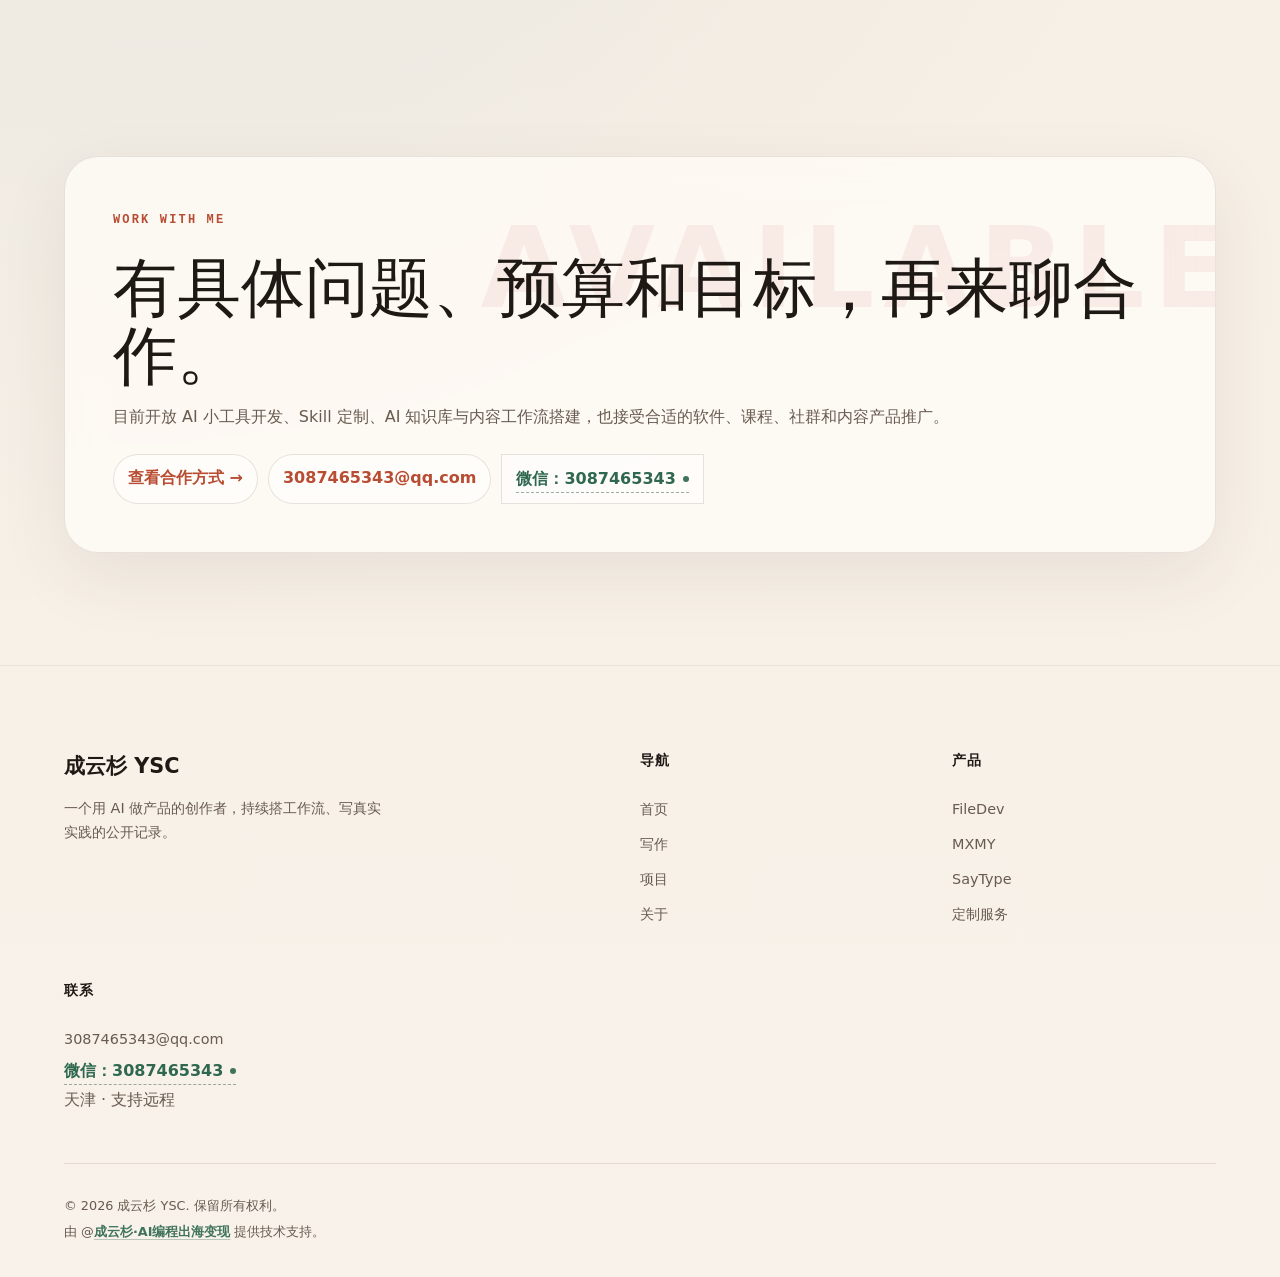
==== commit 407cca9a: "Add GEO service preview" ====
--- a/index.html
+++ b/index.html
@@ -177,6 +177,7 @@
           <p>不包装成已经成熟的商业项目，公开展示真实状态和下一步。</p>
         </div>
         <div class="lab-project-grid">
+          <article class="lab-project-card fade-in"><div class="project-code">GEO</div><div class="portfolio-meta"><span>AI 搜索可见性服务</span><a href="geo.html">了解服务 ↗</a></div><h3>YSC GEO Lab</h3><p class="project-slogan">让品牌被 AI 准确理解</p><p>面向客户的 GEO 诊断、行动方案、内容资产与持续顾问服务，工作台部署在独立子域名。</p><div class="project-status"><span>即将上线</span><span>Web</span><span>Client Service</span></div></article>
           <article class="lab-project-card fade-in"><div class="project-logo"><img src="assets/filedev-logo.png" alt="FileDev Logo"></div><div class="portfolio-meta"><span>网站 + 微信小程序</span><a href="https://filedev.dev" target="_blank" rel="noopener">打开网站 ↗</a></div><h3>FileDev</h3><p class="project-slogan">复盘即进化，就用 FileDev</p><p>已经上线的网站与微信小程序，也是我持续用 AI 编程推进真实产品的主要项目。</p><div class="project-status"><span>已上线</span><span>Web</span><span>小程序</span></div></article>
           <article class="lab-project-card fade-in delay-1"><div class="project-logo"><img src="assets/mxmy-logo.png" alt="MXMY 秘心秘语 Logo"></div><div class="portfolio-meta"><span>本地软件</span><a href="works.html#mxmy">查看进展 ↗</a></div><h3>MXMY · 秘心秘语</h3><p class="project-slogan">秘心秘语·别憋着了·在这说说</p><p>本地优先的私人日记 App，围绕记录、心情、标签、图片音频与隐私安全持续开发。</p><div class="project-status"><span>开发中</span><span>Android</span><span>本地优先</span></div></article>
           <article class="lab-project-card fade-in delay-2"><div class="project-logo"><img src="assets/saytype-logo.png" alt="SayType Logo"></div><div class="portfolio-meta"><span>本地软件</span><a href="works.html#saytype">查看进展 ↗</a></div><h3>SayType</h3><p class="project-slogan">说话即打字，在任何应用中 Ctrl+V</p><p>桌面语音输入工具，把录音、转写、AI 整理和自动粘贴串成一条高频工作流。</p><div class="project-status"><span>开发中</span><span>Windows</span><span>Ctrl+V</span></div></article>
--- a/css/pages.css
+++ b/css/pages.css
@@ -1539,6 +1539,22 @@
   background: linear-gradient(135deg, rgba(235, 248, 241, 0.94), rgba(255, 252, 247, 0.9));
 }
 
+.product-case-geo {
+  background: linear-gradient(135deg, rgba(237, 243, 222, 0.92), rgba(252, 249, 238, 0.94));
+}
+
+.product-mark {
+  display: grid;
+  place-items: center;
+  width: 58px;
+  height: 58px;
+  border-radius: 18px;
+  background: #243f47;
+  color: #e3f080;
+  font-weight: 800;
+  letter-spacing: .06em;
+}
+
 .product-case-meta,
 .product-status-strip {
   display: flex;
@@ -1653,6 +1669,109 @@
   background: #4f5e4b;
 }
 
+.product-visual-geo {
+  background: linear-gradient(145deg, #1d3841, #34564d);
+}
+
+.product-visual-geo span {
+  color: #e2f182;
+  font-family: Georgia, 'Noto Serif SC', serif;
+  letter-spacing: .08em;
+}
+
+.product-visual-geo small {
+  color: rgba(255,255,255,.62);
+  letter-spacing: .12em;
+}
+
+/* GEO service landing page */
+.geo-hero {
+  padding: 132px 0 92px;
+  background:
+    radial-gradient(circle at 87% 13%, rgba(214, 239, 109, .28), transparent 24%),
+    linear-gradient(135deg, #f8f4ea 0%, #eef2e6 100%);
+}
+
+.geo-hero-grid {
+  display: grid;
+  grid-template-columns: minmax(0, 1.08fr) minmax(320px, .72fr);
+  gap: clamp(38px, 7vw, 104px);
+  align-items: center;
+}
+
+.geo-hero-copy h1 {
+  max-width: 780px;
+  margin: 16px 0 24px;
+  font-family: Georgia, 'Noto Serif SC', serif;
+  font-size: clamp(3.4rem, 6.2vw, 6.7rem);
+  font-weight: 500;
+  line-height: 1.06;
+  letter-spacing: -.055em;
+}
+
+.geo-lead {
+  max-width: 650px;
+  color: var(--text-secondary);
+  font-size: 1.1rem;
+  line-height: 1.9;
+}
+
+.geo-note {
+  max-width: 570px;
+  margin: 28px 0 0;
+  color: var(--text-muted);
+  font-size: .83rem;
+  line-height: 1.7;
+}
+
+.geo-console {
+  padding: 20px;
+  border: 1px solid rgba(31, 56, 63, .18);
+  border-radius: 26px;
+  background: #203d44;
+  color: #f7f2e7;
+  box-shadow: 0 28px 76px rgba(32, 61, 68, .2);
+}
+
+.geo-console-top {
+  display: flex;
+  align-items: center;
+  gap: 7px;
+  padding-bottom: 17px;
+  border-bottom: 1px solid rgba(255,255,255,.14);
+  color: rgba(255,255,255,.6);
+  font-size: .72rem;
+  letter-spacing: .1em;
+}
+
+.geo-console-top span { width: 8px; height: 8px; border-radius: 50%; background: rgba(255,255,255,.32); }
+.geo-console-top span:first-child { background: #d8ed7a; }
+.geo-console-top strong { margin-left: auto; font-weight: 600; }
+
+.geo-console ol { display: grid; gap: 0; padding: 10px 0; margin: 0; list-style: none; }
+.geo-console li { display: grid; grid-template-columns: 44px 1fr; gap: 13px; align-items: center; padding: 19px 2px; border-bottom: 1px solid rgba(255,255,255,.1); }
+.geo-console li b { color: #d8ed7a; font-size: .78rem; }
+.geo-console li strong, .geo-console li small { display: block; }
+.geo-console li strong { font-family: Georgia, 'Noto Serif SC', serif; font-size: 1.3rem; font-weight: 500; }
+.geo-console li small { margin-top: 3px; color: rgba(255,255,255,.62); font-size: .78rem; }
+.geo-console > a { display: inline-block; margin-top: 16px; color: #d8ed7a; font-size: .9rem; font-weight: 700; }
+
+.geo-service-grid { display: grid; grid-template-columns: repeat(2, minmax(0, 1fr)); margin-top: 45px; border-top: 1px solid rgba(78, 46, 29, .14); border-left: 1px solid rgba(78, 46, 29, .14); }
+.geo-service-grid article { min-height: 260px; padding: 29px; border-right: 1px solid rgba(78, 46, 29, .14); border-bottom: 1px solid rgba(78, 46, 29, .14); background: rgba(255,255,255,.35); }
+.geo-service-grid span { color: #527660; font-size: .75rem; font-weight: 800; letter-spacing: .1em; }
+.geo-service-grid h3 { margin: 23px 0 13px; font-family: Georgia, 'Noto Serif SC', serif; font-size: 2rem; font-weight: 500; }
+.geo-service-grid p { max-width: 520px; color: var(--text-secondary); line-height: 1.8; }
+.geo-service-grid strong { color: #314f4a; font-size: .85rem; }
+
+.geo-delivery { padding: 90px 0; background: #203d44; color: #f7f2e7; }
+.geo-delivery-grid { display: grid; grid-template-columns: .74fr 1.26fr; gap: 80px; align-items: start; }
+.geo-delivery .section-label { color: #d8ed7a; }
+.geo-delivery h2 { margin: 14px 0 0; font-family: Georgia, 'Noto Serif SC', serif; font-size: clamp(2.8rem, 4.6vw, 5rem); font-weight: 500; line-height: 1.08; letter-spacing: -.045em; }
+.geo-delivery ul { margin: 0; padding: 0; list-style: none; border-top: 1px solid rgba(255,255,255,.18); }
+.geo-delivery li { display: grid; grid-template-columns: 190px 1fr; gap: 30px; padding: 25px 0; border-bottom: 1px solid rgba(255,255,255,.18); }
+.geo-delivery li b { font-family: Georgia, 'Noto Serif SC', serif; font-size: 1.25rem; font-weight: 500; }.geo-delivery li span { color: rgba(255,255,255,.68); line-height: 1.75; }
+.geo-cta { background: linear-gradient(135deg, rgba(237,243,222,.92), rgba(255,252,246,.96)); }
+
 .product-visual > span {
   font-size: 4rem;
   font-weight: 800;
@@ -1753,20 +1872,16 @@
   font-size: 0.85rem;
 }
 
-.service-card-dark {
-  background: #252827;
-  color: #f7efe7;
-}
-
-.service-card-dark p {
-  color: rgba(247, 239, 231, 0.68);
-}
-
-.service-card-dark a {
-  display: inline-block;
-  margin-top: 24px;
-  color: #f0ca82;
-  font-weight: 700;
+.service-card > strong a {
+  color: inherit;
+  text-decoration: none;
+}
+
+.service-card > strong a:hover,
+.service-card > strong a:focus-visible {
+  color: var(--accent);
+  text-decoration: underline;
+  text-underline-offset: 4px;
 }
 
 .community-free-section {
@@ -1957,6 +2072,15 @@
     grid-template-columns: repeat(2, minmax(0, 1fr));
   }
 
+  .geo-hero-grid,
+  .geo-delivery-grid {
+    grid-template-columns: 1fr;
+  }
+
+  .geo-hero-grid { gap: 40px; }
+
+  .geo-delivery-grid { gap: 42px; }
+
   .product-case-copy {
     grid-column: 1 / -1;
   }
@@ -2012,6 +2136,14 @@
     grid-template-columns: 1fr;
     padding: 22px;
   }
+
+  .geo-hero { padding: 105px 0 68px; }
+
+  .geo-service-grid { grid-template-columns: 1fr; }
+
+  .geo-delivery { padding: 68px 0; }
+
+  .geo-delivery li { grid-template-columns: 1fr; gap: 8px; }
 
   .product-case-copy,
   .product-case > :last-child {
@@ -2506,13 +2638,14 @@
 .page-intro-contact h1 {
   width: 100%;
   max-width: none;
-  font-size: clamp(3rem, 4.4vw, 4rem);
+  font-size: clamp(3.2rem, 4.6vw, 4.4rem);
   line-height: 1.04;
   text-wrap: balance;
 }
 
 .page-intro-contact .page-summary {
   max-width: 650px;
+  font-size: 1.16rem;
 }
 
 .page-intro-contact .contact-direct {
@@ -2536,17 +2669,25 @@
 .page-intro-blog h1 {
   width: 100%;
   max-width: none;
-  font-size: clamp(3rem, 4.4vw, 4rem);
+  font-size: clamp(3.35rem, 5vw, 4.75rem);
   line-height: 1.04;
   text-wrap: balance;
 }
 
+.page-intro-contact .page-kicker,
+.page-intro-works .page-kicker,
+.page-intro-blog .page-kicker {
+  font-size: 0.84rem;
+}
+
 .page-intro-works .page-summary {
   max-width: 980px;
+  font-size: 1.16rem;
 }
 
 .page-intro-blog .page-summary {
-  max-width: 780px;
+  max-width: 900px;
+  font-size: 1.16rem;
 }
 
 @media (max-width: 1024px) {
@@ -2574,6 +2715,12 @@
   .page-intro-blog h1 {
     font-size: clamp(2.55rem, 12vw, 3.5rem);
     line-height: 1.05;
+  }
+
+  .page-intro-contact .page-summary,
+  .page-intro-works .page-summary,
+  .page-intro-blog .page-summary {
+    font-size: 1.05rem;
   }
 }
 
@@ -2614,65 +2761,3 @@
 
 .writing-side h2 { color: var(--text-primary); }
 .writing-side p { color: var(--text-secondary); }
-
-.service-card-dark {
-  position: relative;
-  isolation: isolate;
-  overflow: hidden;
-  border: 1px solid rgba(47, 95, 71, 0.36);
-  background:
-    linear-gradient(145deg, rgba(250, 247, 239, 0.98), rgba(232, 225, 210, 0.96)),
-    var(--bg-primary);
-  color: var(--text-primary);
-  box-shadow: inset 0 0 0 5px rgba(255, 252, 246, 0.42), 0 18px 42px rgba(75, 53, 37, 0.1);
-}
-
-.service-card-dark::before {
-  content: '';
-  position: absolute;
-  z-index: -2;
-  inset: 0;
-  background-image: radial-gradient(circle, rgba(47, 95, 71, 0.3) 1px, transparent 1.4px);
-  background-position: 0 0;
-  background-size: 18px 18px;
-  opacity: 0.42;
-  mask-image: linear-gradient(125deg, transparent 2%, #000 42%, transparent 94%);
-  animation: cooperationDots 12s linear infinite;
-}
-
-.service-card-dark::after {
-  content: '';
-  position: absolute;
-  z-index: -1;
-  inset: 9px;
-  border: 1px solid rgba(47, 95, 71, 0.12);
-  pointer-events: none;
-}
-
-.service-card-dark > * {
-  position: relative;
-  z-index: 1;
-}
-
-.service-card-dark > span { color: #356c51; }
-.service-card-dark p { color: var(--text-secondary); }
-
-.service-card-dark a {
-  color: #2f684d;
-  text-decoration-color: rgba(47, 104, 77, 0.35);
-  text-underline-offset: 5px;
-}
-
-.service-card-dark a:hover,
-.service-card-dark a:focus-visible {
-  color: var(--accent);
-  text-decoration: underline;
-}
-
-@keyframes cooperationDots {
-  to { background-position: 36px 18px; }
-}
-
-@media (prefers-reduced-motion: reduce) {
-  .service-card-dark::before { animation: none; }
-}
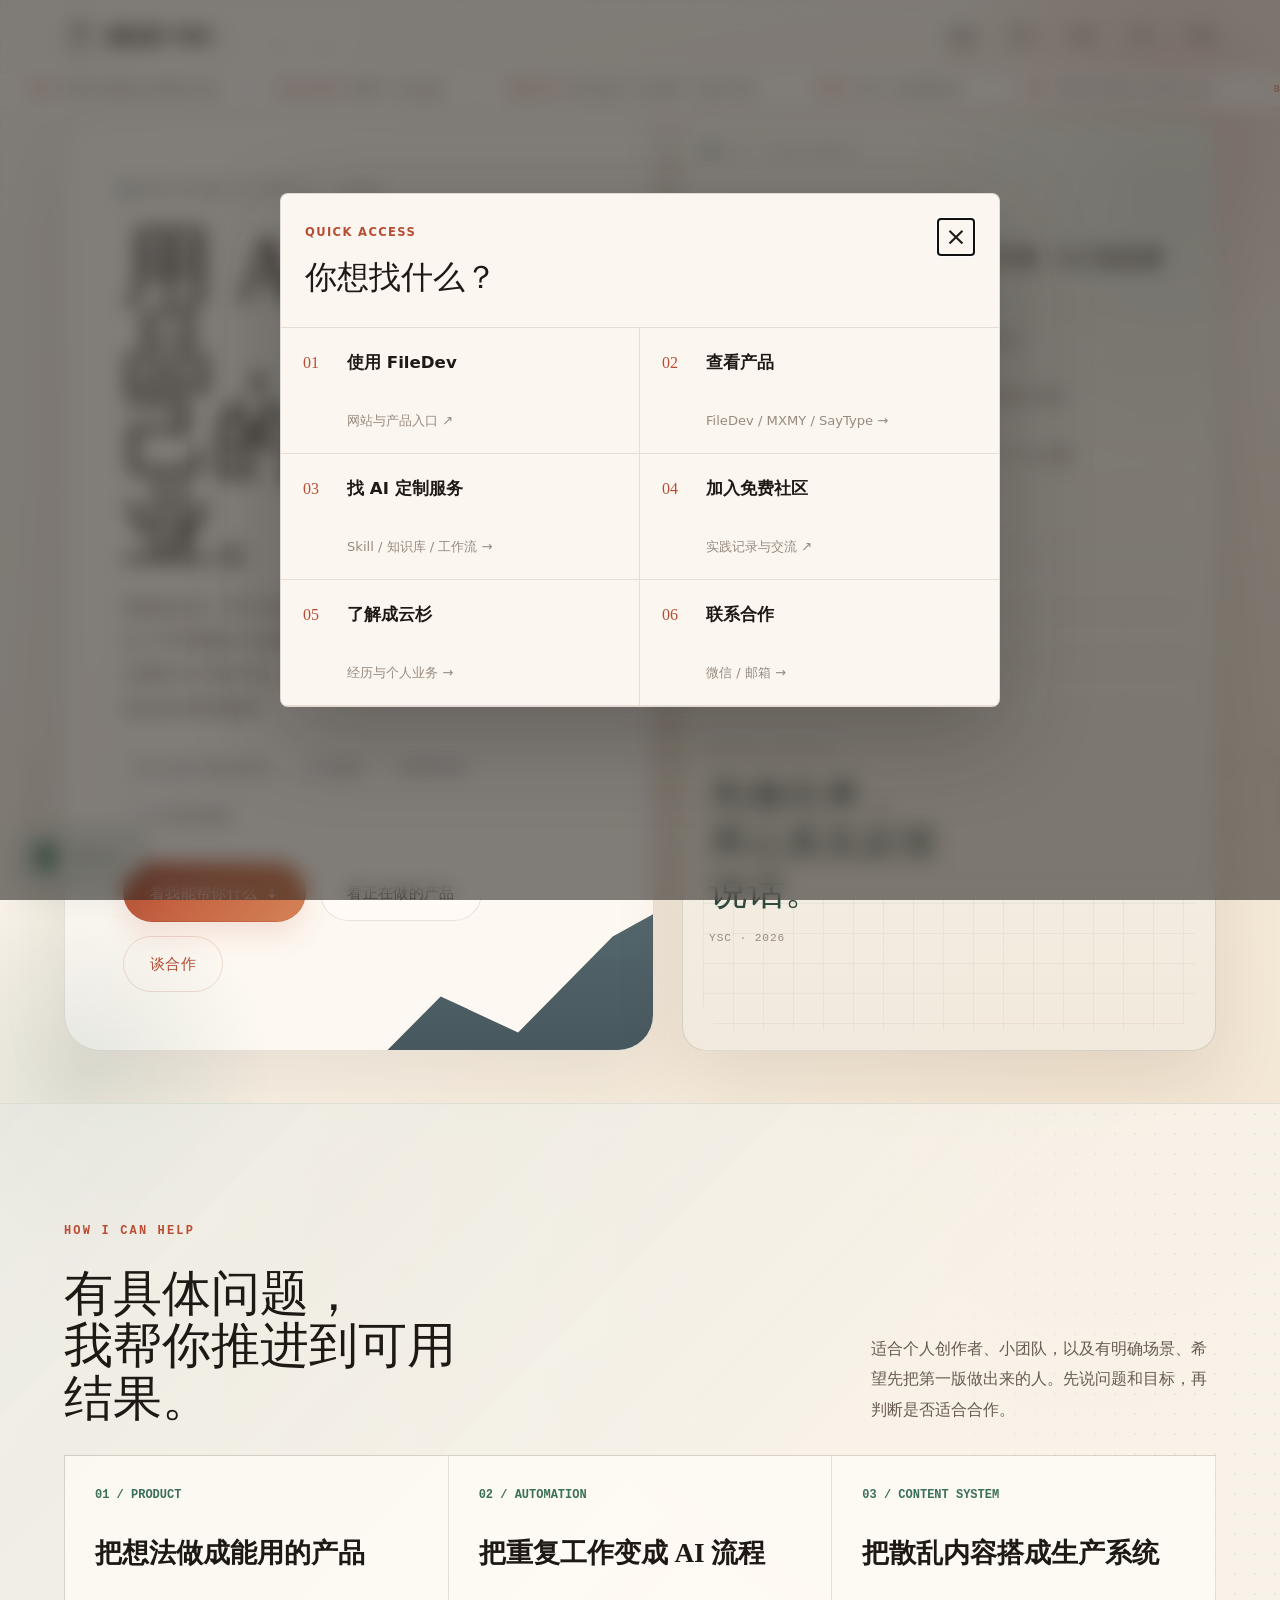
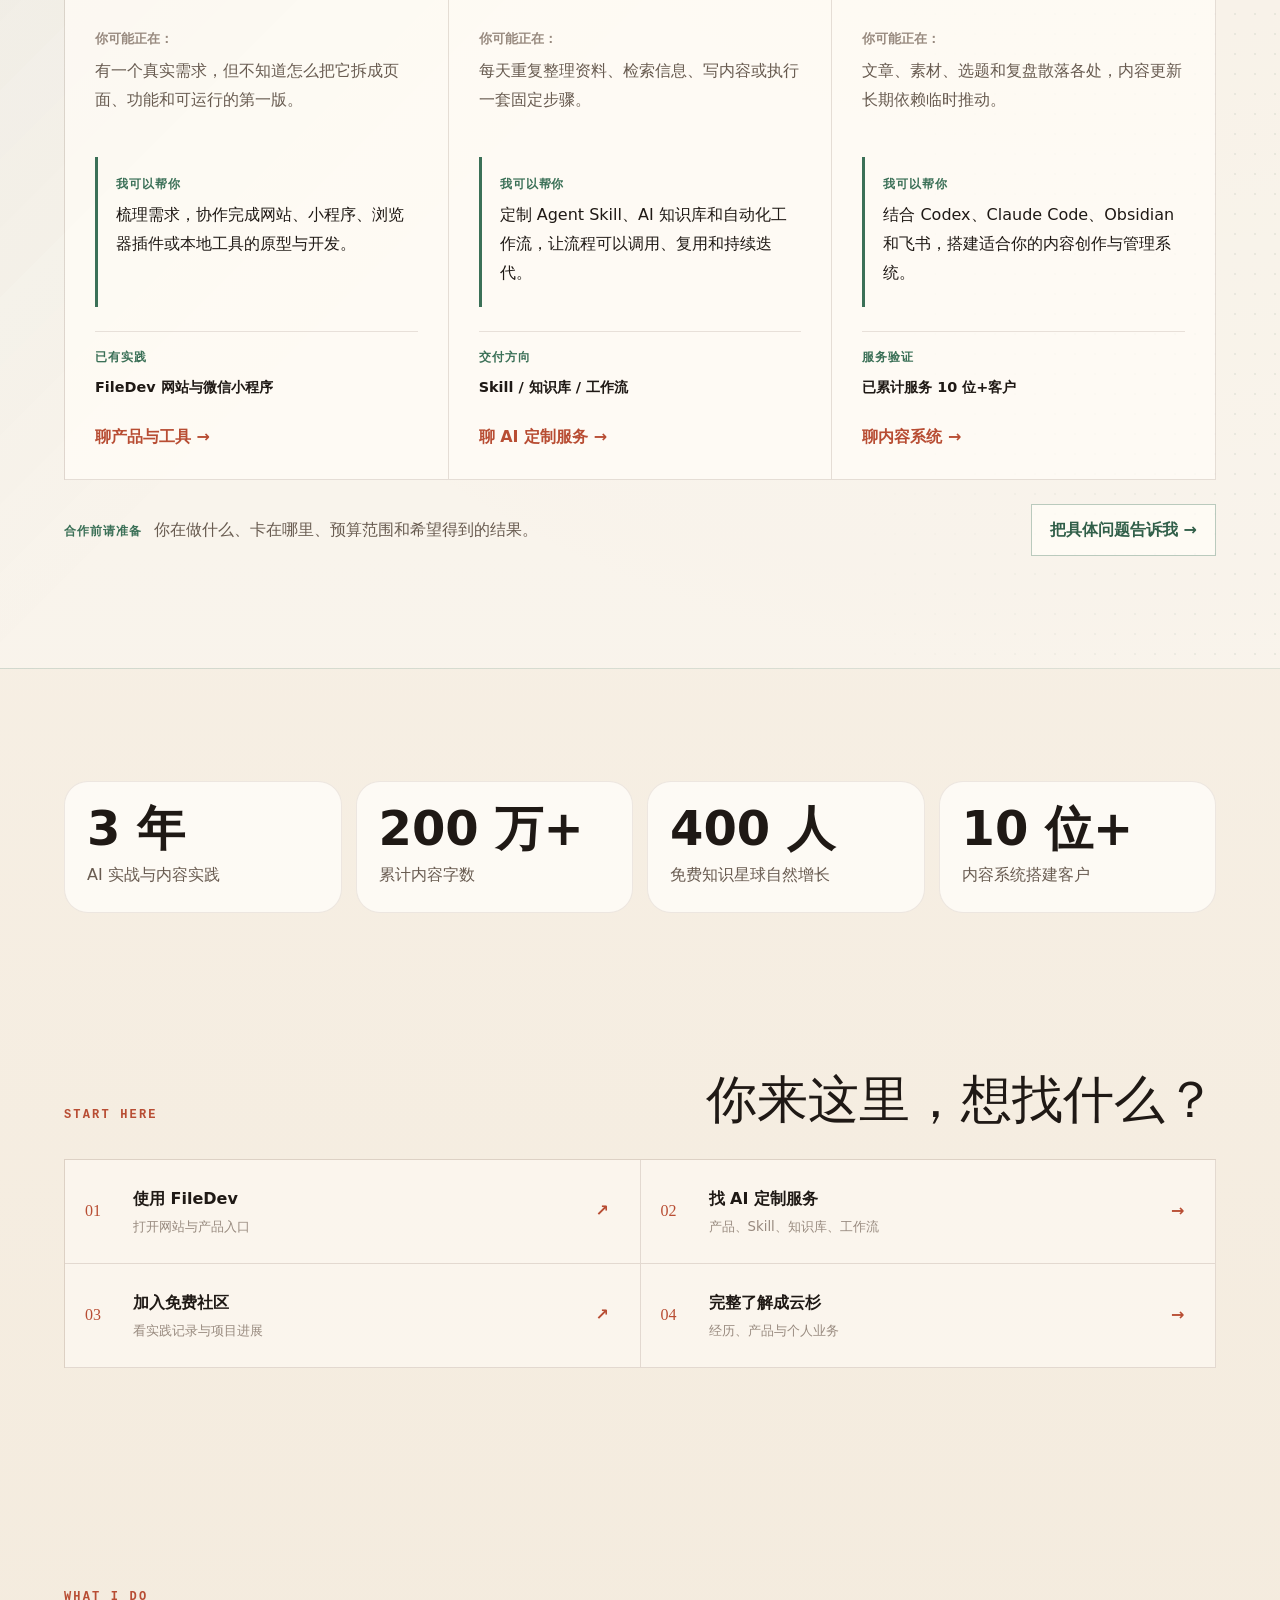
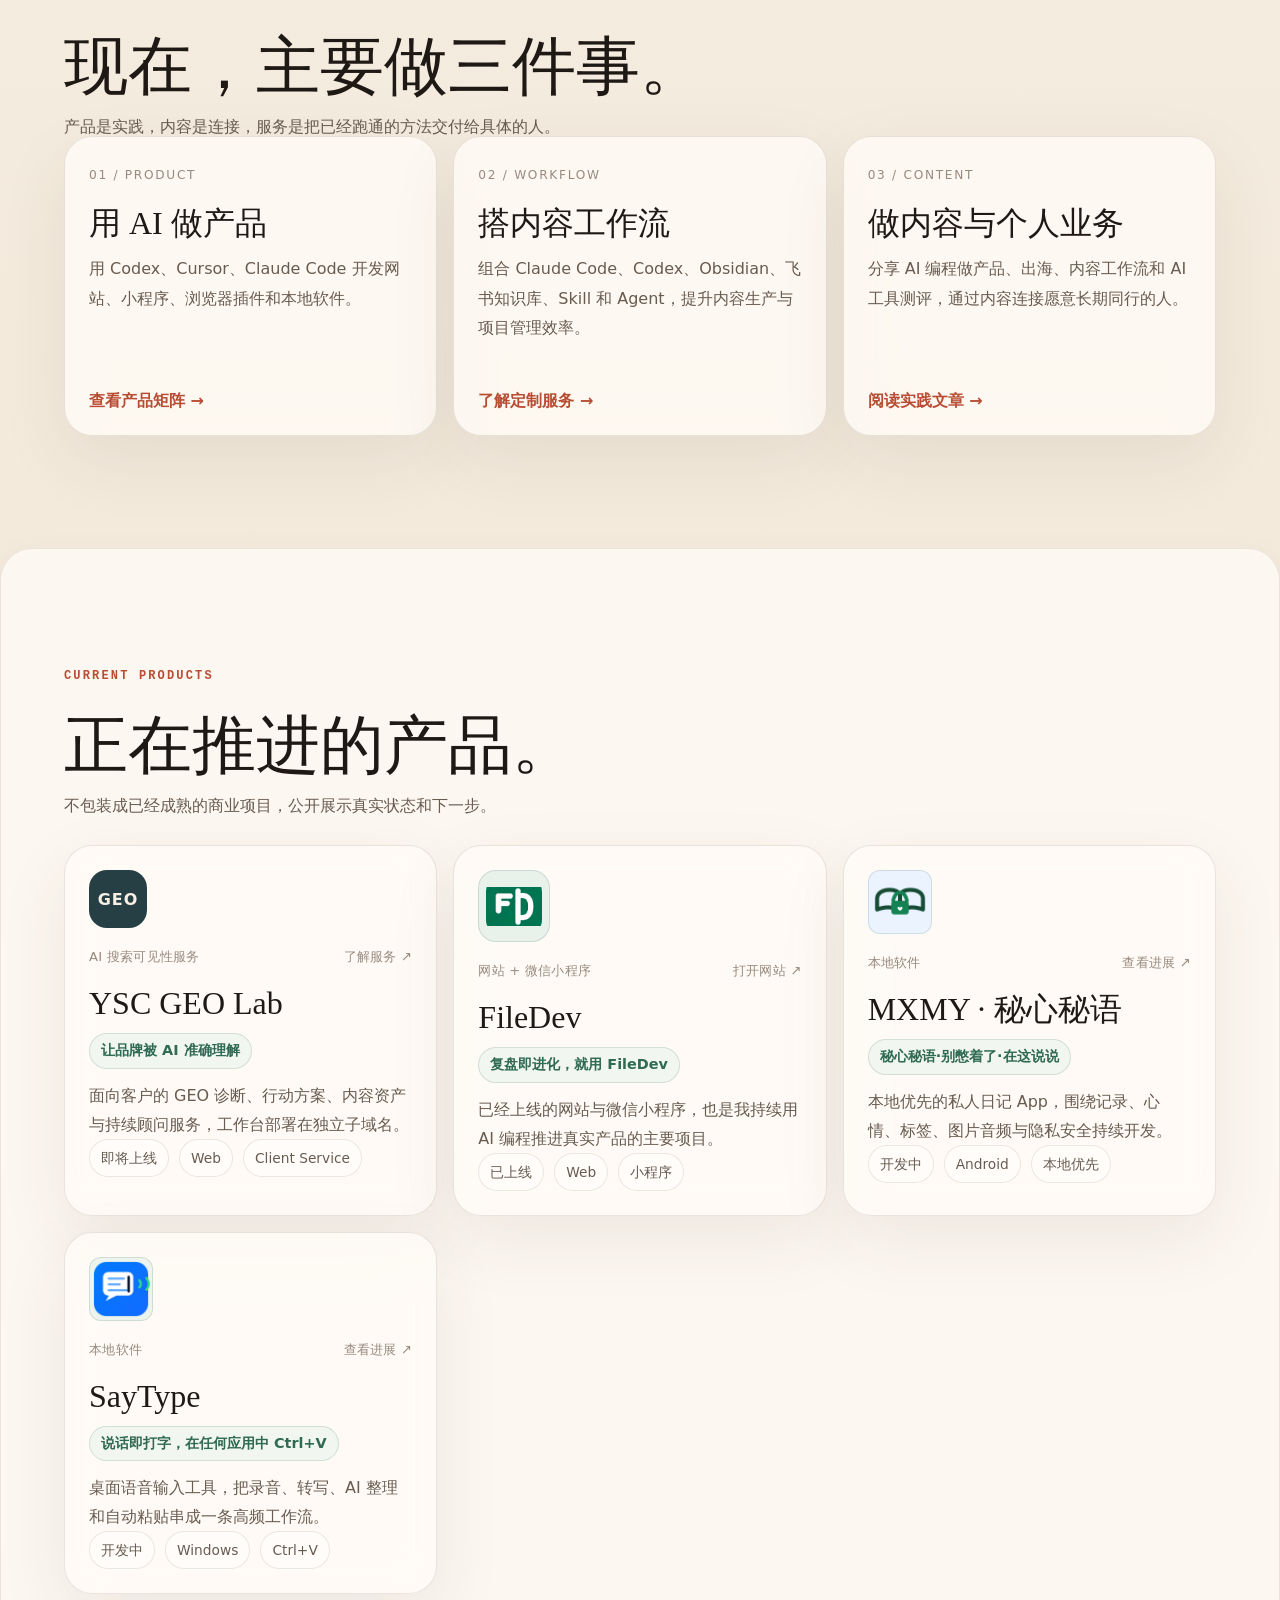
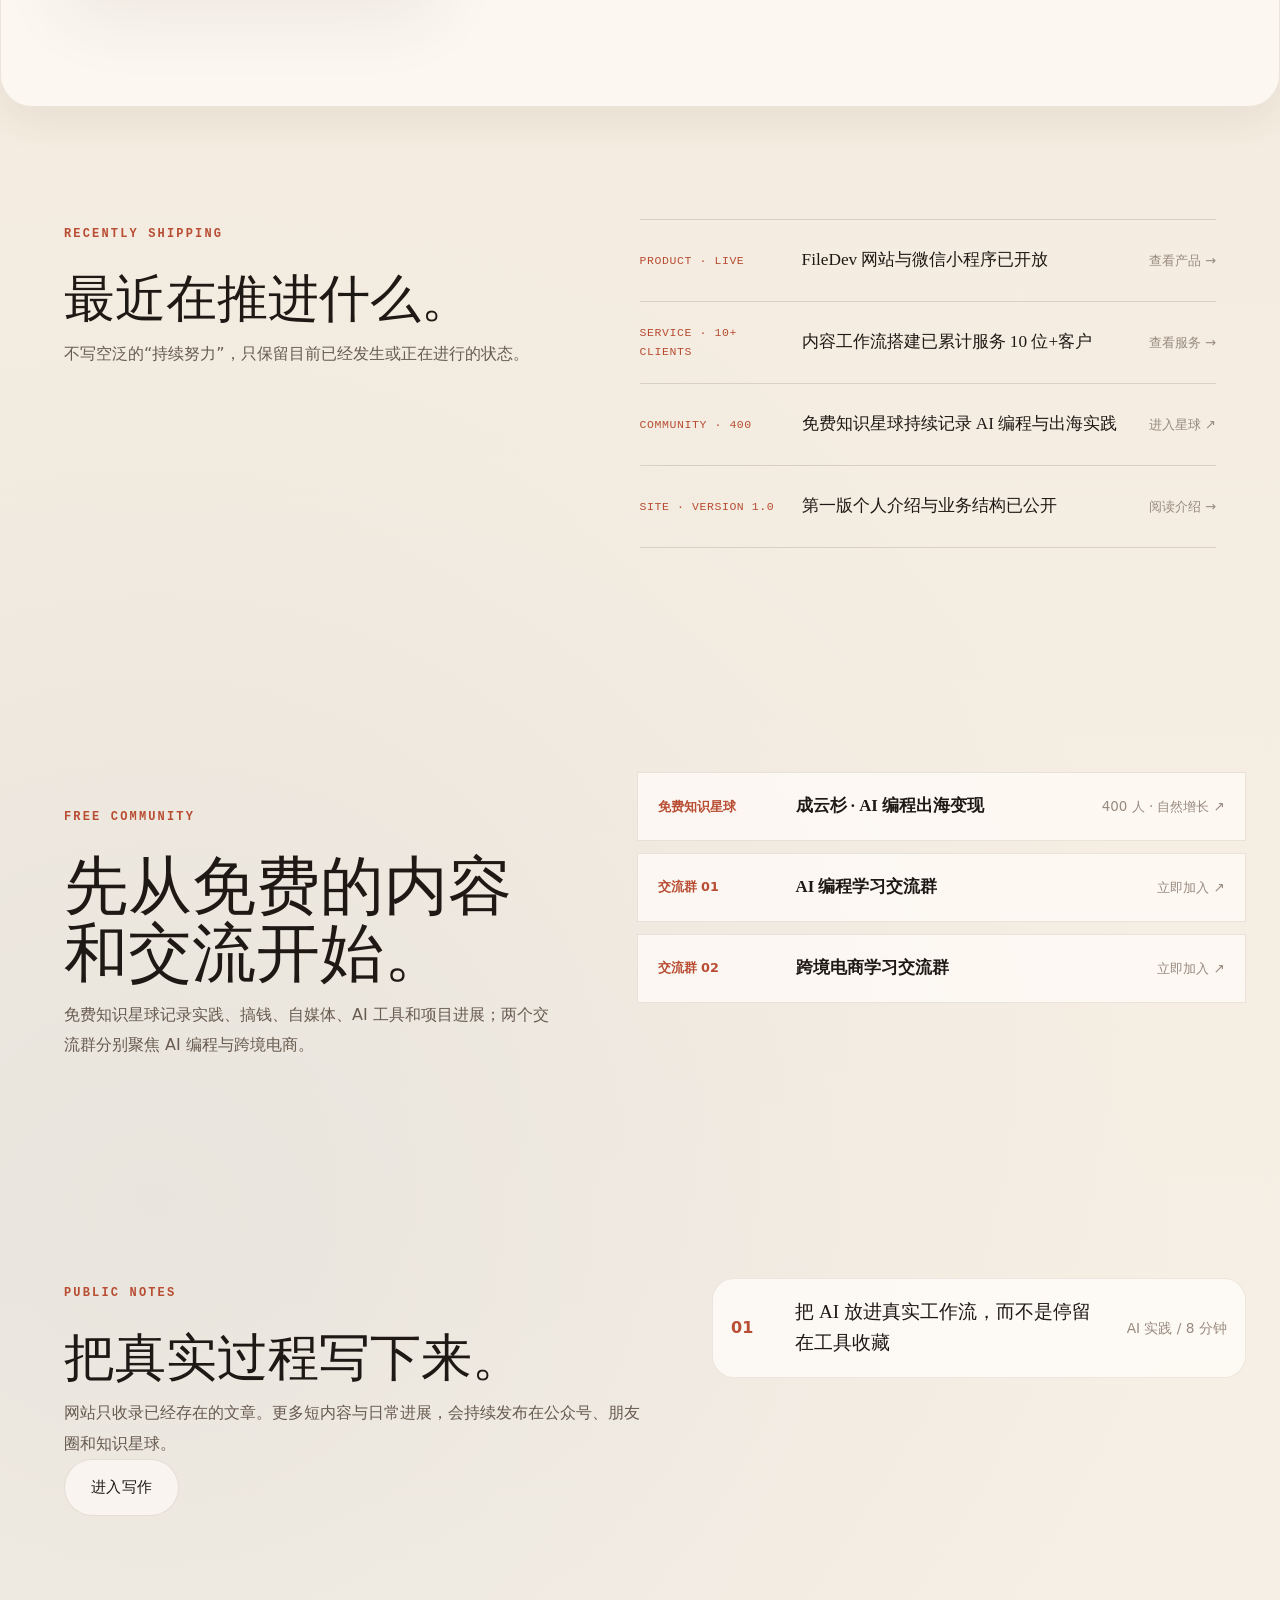
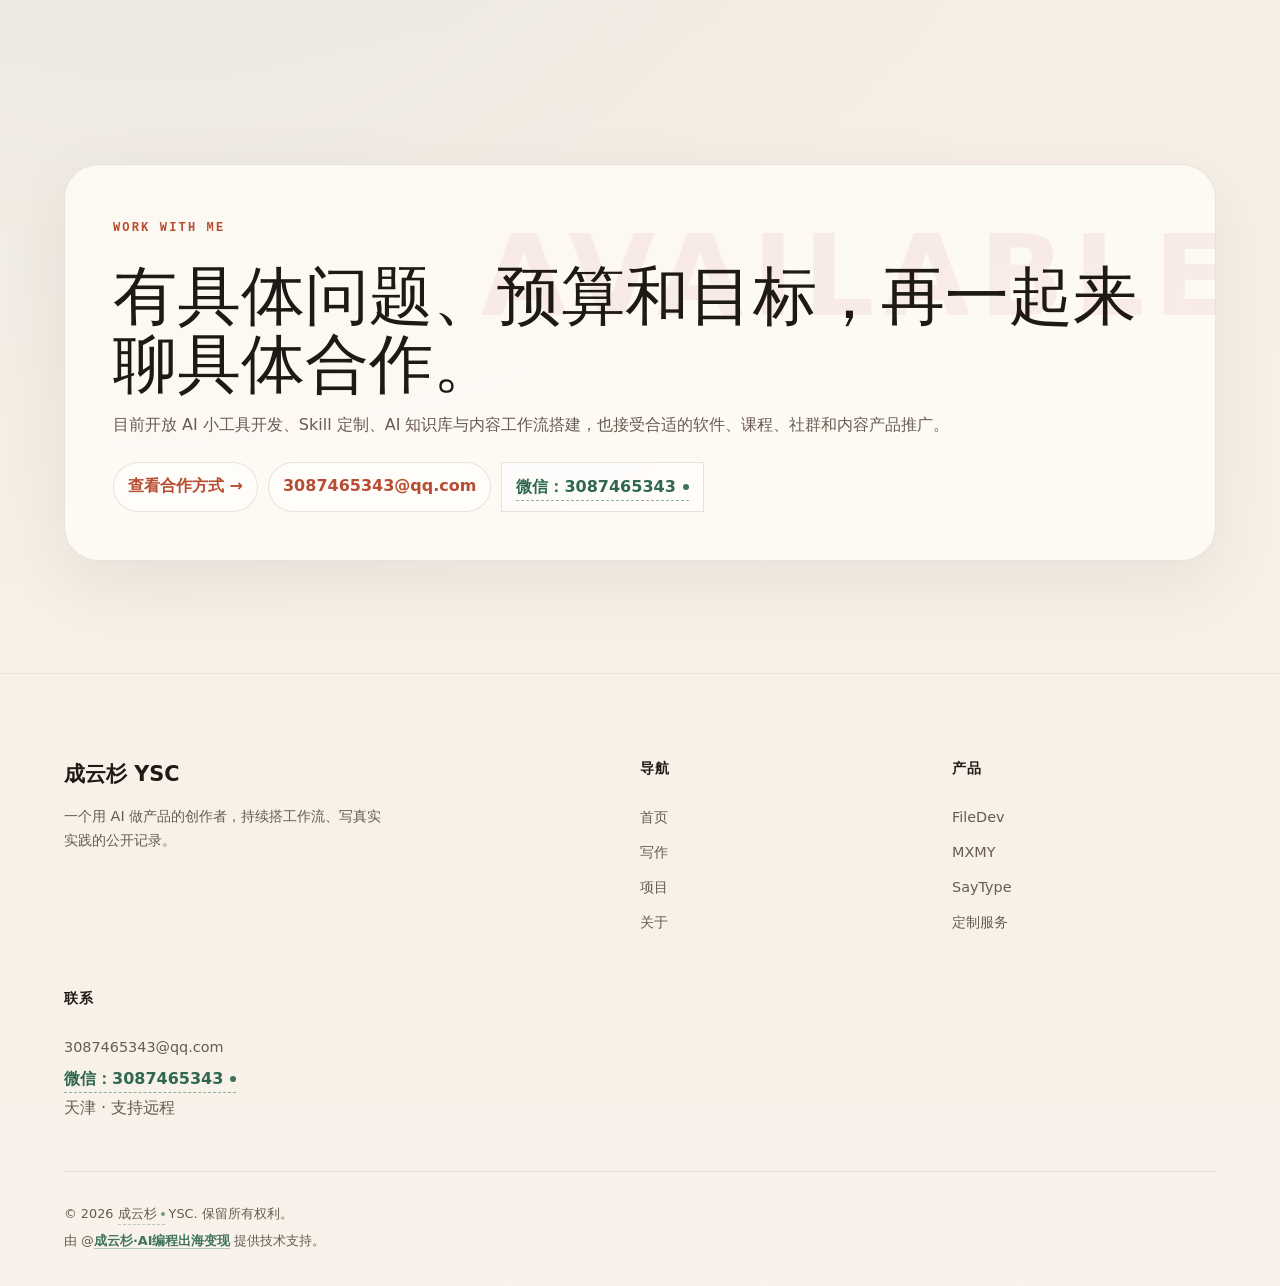
==== commit d6f079a7: "Add footer official account popover" ====
--- a/index.html
+++ b/index.html
@@ -178,7 +178,7 @@
         </div>
         <div class="lab-project-grid">
           <article class="lab-project-card fade-in"><div class="project-code">GEO</div><div class="portfolio-meta"><span>AI 搜索可见性服务</span><a href="geo.html">了解服务 ↗</a></div><h3>YSC GEO Lab</h3><p class="project-slogan">让品牌被 AI 准确理解</p><p>面向客户的 GEO 诊断、行动方案、内容资产与持续顾问服务，工作台部署在独立子域名。</p><div class="project-status"><span>即将上线</span><span>Web</span><span>Client Service</span></div></article>
-          <article class="lab-project-card fade-in"><div class="project-logo"><img src="assets/filedev-logo.png" alt="FileDev Logo"></div><div class="portfolio-meta"><span>网站 + 微信小程序</span><a href="https://filedev.dev" target="_blank" rel="noopener">打开网站 ↗</a></div><h3>FileDev</h3><p class="project-slogan">复盘即进化，就用 FileDev</p><p>已经上线的网站与微信小程序，也是我持续用 AI 编程推进真实产品的主要项目。</p><div class="project-status"><span>已上线</span><span>Web</span><span>小程序</span></div></article>
+          <article class="lab-project-card fade-in"><div class="project-logo project-logo-filedev"><img src="assets/filedev-logo.png" alt="FileDev Logo"></div><div class="portfolio-meta"><span>网站 + 微信小程序</span><a href="https://filedev.dev" target="_blank" rel="noopener">打开网站 ↗</a></div><h3>FileDev</h3><p class="project-slogan">复盘即进化，就用 FileDev</p><p>已经上线的网站与微信小程序，也是我持续用 AI 编程推进真实产品的主要项目。</p><div class="project-status"><span>已上线</span><span>Web</span><span>小程序</span></div></article>
           <article class="lab-project-card fade-in delay-1"><div class="project-logo"><img src="assets/mxmy-logo.png" alt="MXMY 秘心秘语 Logo"></div><div class="portfolio-meta"><span>本地软件</span><a href="works.html#mxmy">查看进展 ↗</a></div><h3>MXMY · 秘心秘语</h3><p class="project-slogan">秘心秘语·别憋着了·在这说说</p><p>本地优先的私人日记 App，围绕记录、心情、标签、图片音频与隐私安全持续开发。</p><div class="project-status"><span>开发中</span><span>Android</span><span>本地优先</span></div></article>
           <article class="lab-project-card fade-in delay-2"><div class="project-logo"><img src="assets/saytype-logo.png" alt="SayType Logo"></div><div class="portfolio-meta"><span>本地软件</span><a href="works.html#saytype">查看进展 ↗</a></div><h3>SayType</h3><p class="project-slogan">说话即打字，在任何应用中 Ctrl+V</p><p>桌面语音输入工具，把录音、转写、AI 整理和自动粘贴串成一条高频工作流。</p><div class="project-status"><span>开发中</span><span>Windows</span><span>Ctrl+V</span></div></article>
         </div>
@@ -224,7 +224,7 @@
     </section>
 
     <section class="lab-cta section">
-      <div class="container"><div class="lab-cta-card fade-in"><p class="section-label">WORK WITH ME</p><h2>有具体问题、预算和目标，再来聊合作。</h2><p>目前开放 AI 小工具开发、Skill 定制、AI 知识库与内容工作流搭建，也接受合适的软件、课程、社群和内容产品推广。</p><div class="cta-contact-row"><a href="contact.html">查看合作方式 →</a><a href="mailto:3087465343@qq.com">3087465343@qq.com</a><span>微信：3087465343</span></div></div></div>
+      <div class="container"><div class="lab-cta-card fade-in"><p class="section-label">WORK WITH ME</p><h2>有具体问题、预算和目标，再一起来聊具体合作。</h2><p>目前开放 AI 小工具开发、Skill 定制、AI 知识库与内容工作流搭建，也接受合适的软件、课程、社群和内容产品推广。</p><div class="cta-contact-row"><a href="contact.html">查看合作方式 →</a><a href="mailto:3087465343@qq.com">3087465343@qq.com</a><span>微信：3087465343</span></div></div></div>
     </section>
   </main>
 
--- a/css/pages.css
+++ b/css/pages.css
@@ -1519,6 +1519,75 @@
   text-underline-offset: 3px;
 }
 
+.official-account-hover {
+  position: relative;
+  display: inline-flex;
+  align-items: center;
+  color: inherit;
+  cursor: pointer;
+  border-bottom: 1px dashed rgba(63, 115, 91, 0.34);
+  outline: none;
+}
+
+.official-account-hover::after {
+  content: '';
+  width: 4px;
+  height: 4px;
+  margin-left: 4px;
+  border-radius: 50%;
+  background: #3f735b;
+  opacity: 0.72;
+}
+
+.official-account-hover:focus-visible {
+  border-radius: 3px;
+  outline: 2px solid rgba(63, 115, 91, 0.3);
+  outline-offset: 3px;
+}
+
+.official-account-popover {
+  position: absolute;
+  left: 50%;
+  bottom: calc(100% + 12px);
+  z-index: 1200;
+  display: grid;
+  gap: 8px;
+  width: min(250px, 72vw);
+  padding: 10px;
+  visibility: hidden;
+  opacity: 0;
+  border: 1px solid rgba(63, 115, 91, 0.22);
+  border-radius: 8px;
+  background: rgba(255, 252, 246, 0.98);
+  box-shadow: 0 18px 56px rgba(48, 41, 34, 0.18);
+  transform: translate(-50%, 8px) scale(0.98);
+  transform-origin: center bottom;
+  transition: opacity 0.2s ease, transform 0.2s ease, visibility 0.2s ease;
+}
+
+.official-account-caption {
+  color: #2f684f;
+  font-size: 0.82rem;
+  font-weight: 700;
+  line-height: 1.2;
+  text-align: center;
+}
+
+.official-account-popover img {
+  display: block;
+  width: 100%;
+  height: auto;
+  border-radius: 6px;
+}
+
+.official-account-hover:hover > .official-account-popover,
+.official-account-hover:focus > .official-account-popover,
+.official-account-hover.active > .official-account-popover {
+  visibility: visible;
+  opacity: 1;
+  transform: translate(-50%, 0) scale(1);
+}
+
 .product-case-list {
   display: grid;
   gap: 22px;
@@ -1540,7 +1609,19 @@
 }
 
 .product-case-geo {
+  grid-template-columns: minmax(0, 1.2fr) minmax(300px, 0.8fr);
+  align-items: stretch;
   background: linear-gradient(135deg, rgba(237, 243, 222, 0.92), rgba(252, 249, 238, 0.94));
+}
+
+.product-case-geo .product-case-copy {
+  display: flex;
+  flex-direction: column;
+  justify-content: center;
+}
+
+.product-case-geo .product-case-lead {
+  max-width: 610px;
 }
 
 .product-mark {
@@ -1670,18 +1751,72 @@
 }
 
 .product-visual-geo {
+  position: relative;
+  justify-content: center;
+  gap: 34px;
+  padding: clamp(28px, 4vw, 46px);
   background: linear-gradient(145deg, #1d3841, #34564d);
+  overflow: hidden;
+}
+
+.product-visual-geo::before {
+  content: '';
+  position: absolute;
+  inset: 18px;
+  border: 1px solid rgba(226, 241, 130, 0.18);
+}
+
+.product-visual-geo > * {
+  position: relative;
+  z-index: 1;
 }
 
 .product-visual-geo span {
   color: #e2f182;
   font-family: Georgia, 'Noto Serif SC', serif;
+  font-size: clamp(3.8rem, 6.4vw, 5.6rem);
+  line-height: 0.9;
   letter-spacing: .08em;
+}
+
+.product-visual-geo strong {
+  max-width: 8.5em;
+  font-family: Georgia, 'Noto Serif SC', serif;
+  font-size: clamp(1.7rem, 2.4vw, 2.55rem);
+  font-weight: 600;
+  line-height: 1.24;
 }
 
 .product-visual-geo small {
   color: rgba(255,255,255,.62);
   letter-spacing: .12em;
+}
+
+.product-cooperation-card {
+  padding-left: clamp(32px, 6vw, 70px);
+}
+
+.product-cooperation-card h2 {
+  display: flex;
+  align-items: flex-start;
+  gap: 10px;
+  max-width: 980px;
+  font-size: clamp(3.5rem, 6.2vw, 6.2rem);
+  line-height: 1.02;
+  letter-spacing: -0.045em;
+}
+
+.product-cooperation-card h2 > span:last-child {
+  display: block;
+}
+
+.coop-symbol {
+  flex: 0 0 auto;
+  transform: translateY(0.03em);
+}
+
+.product-cooperation-card p {
+  max-width: 940px;
 }
 
 /* GEO service landing page */
@@ -2281,6 +2416,19 @@
   width: 100%;
   height: 100%;
   object-fit: cover;
+}
+
+.project-logo-filedev {
+  width: 72px;
+  height: 72px;
+  padding: 7px;
+  border-radius: 18px;
+  background: linear-gradient(135deg, #edf6ef, #dfeee5);
+}
+
+.project-logo-filedev img {
+  border-radius: 14px;
+  object-fit: contain;
 }
 
 .lab-project-card:nth-child(2) .project-logo img,
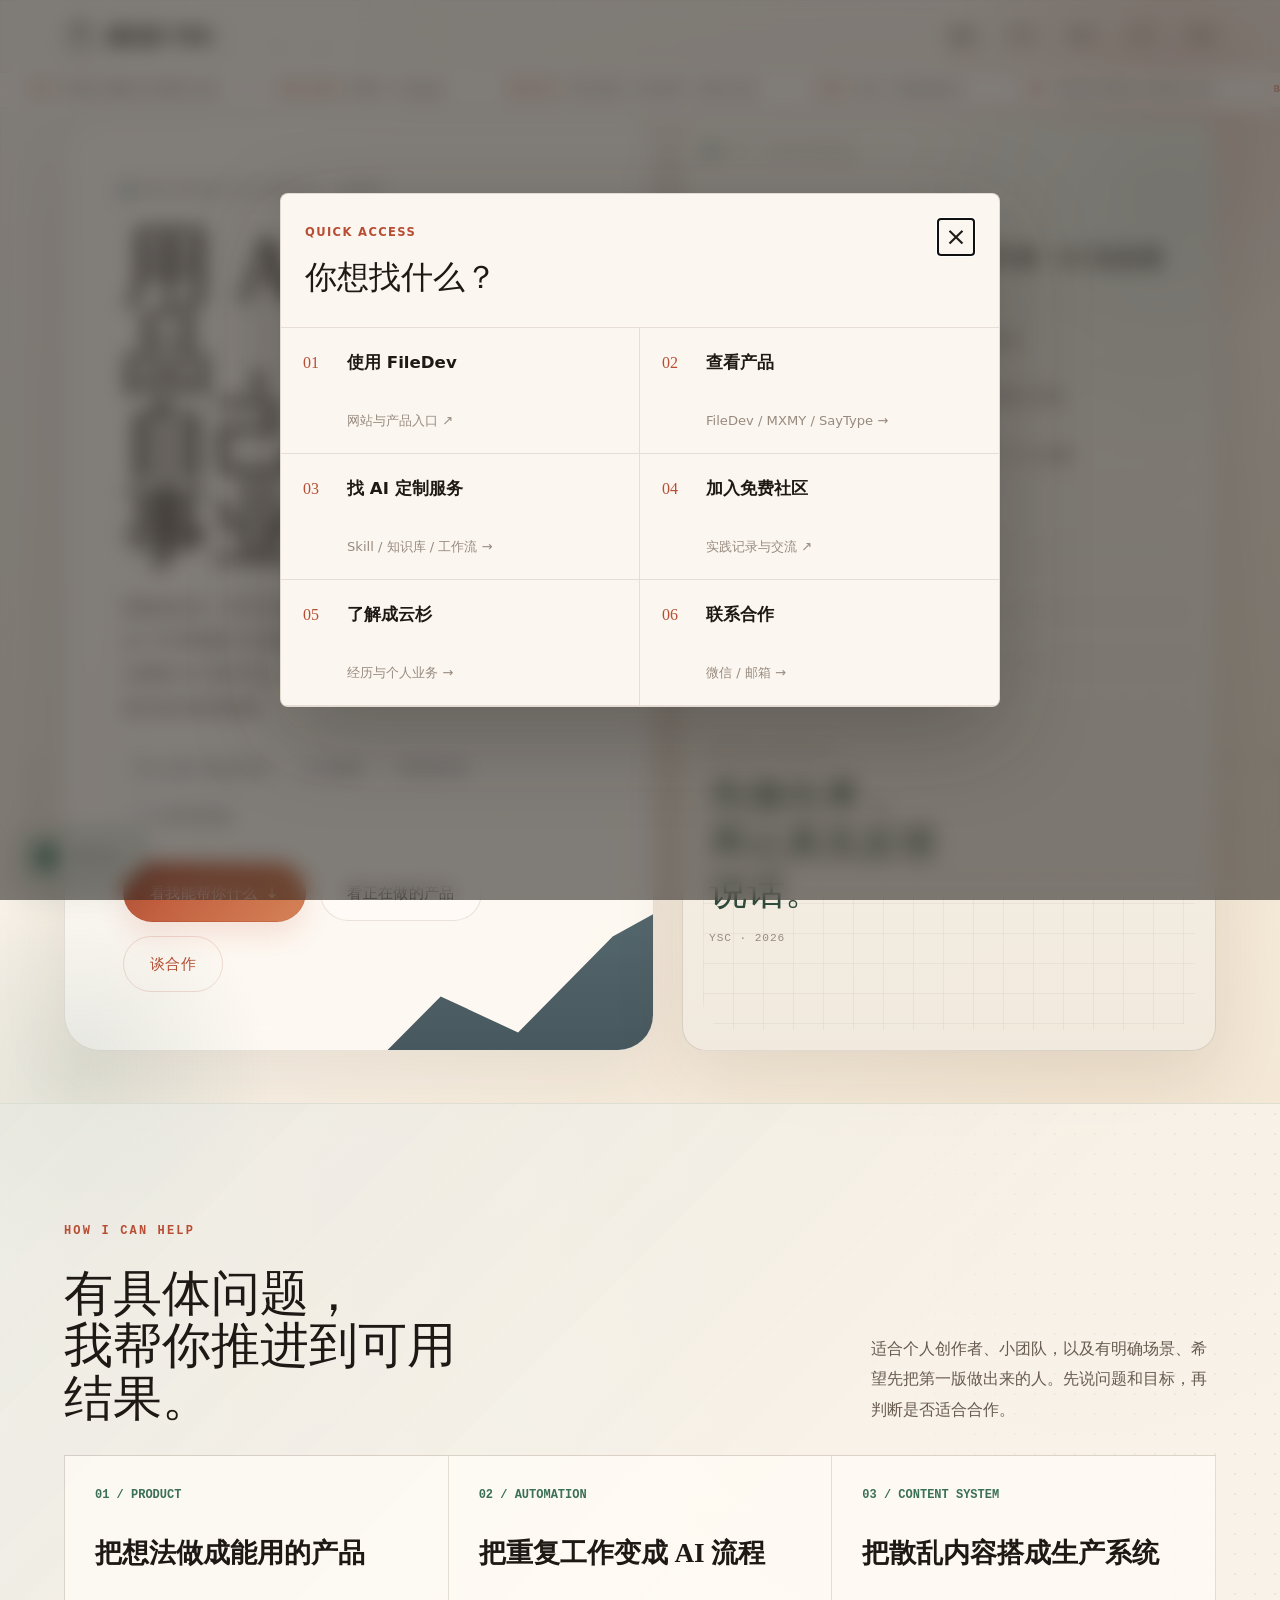
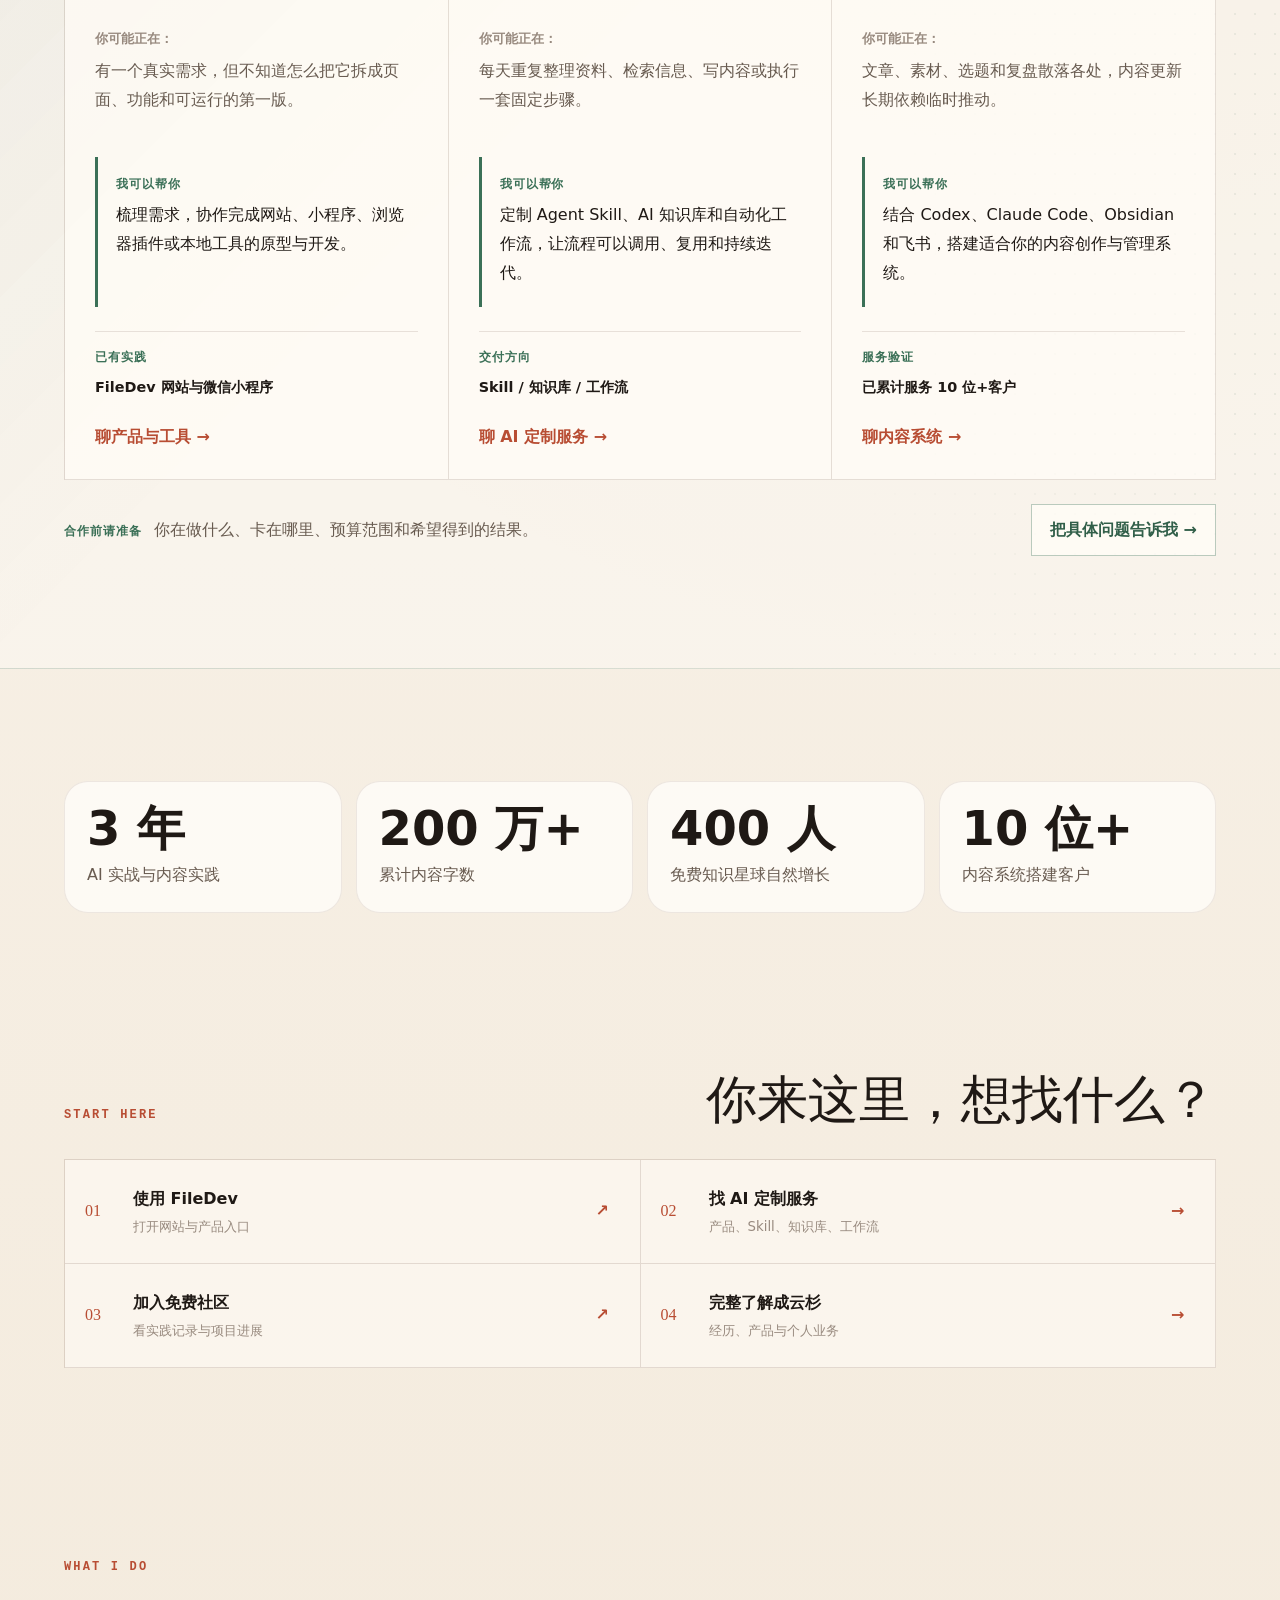
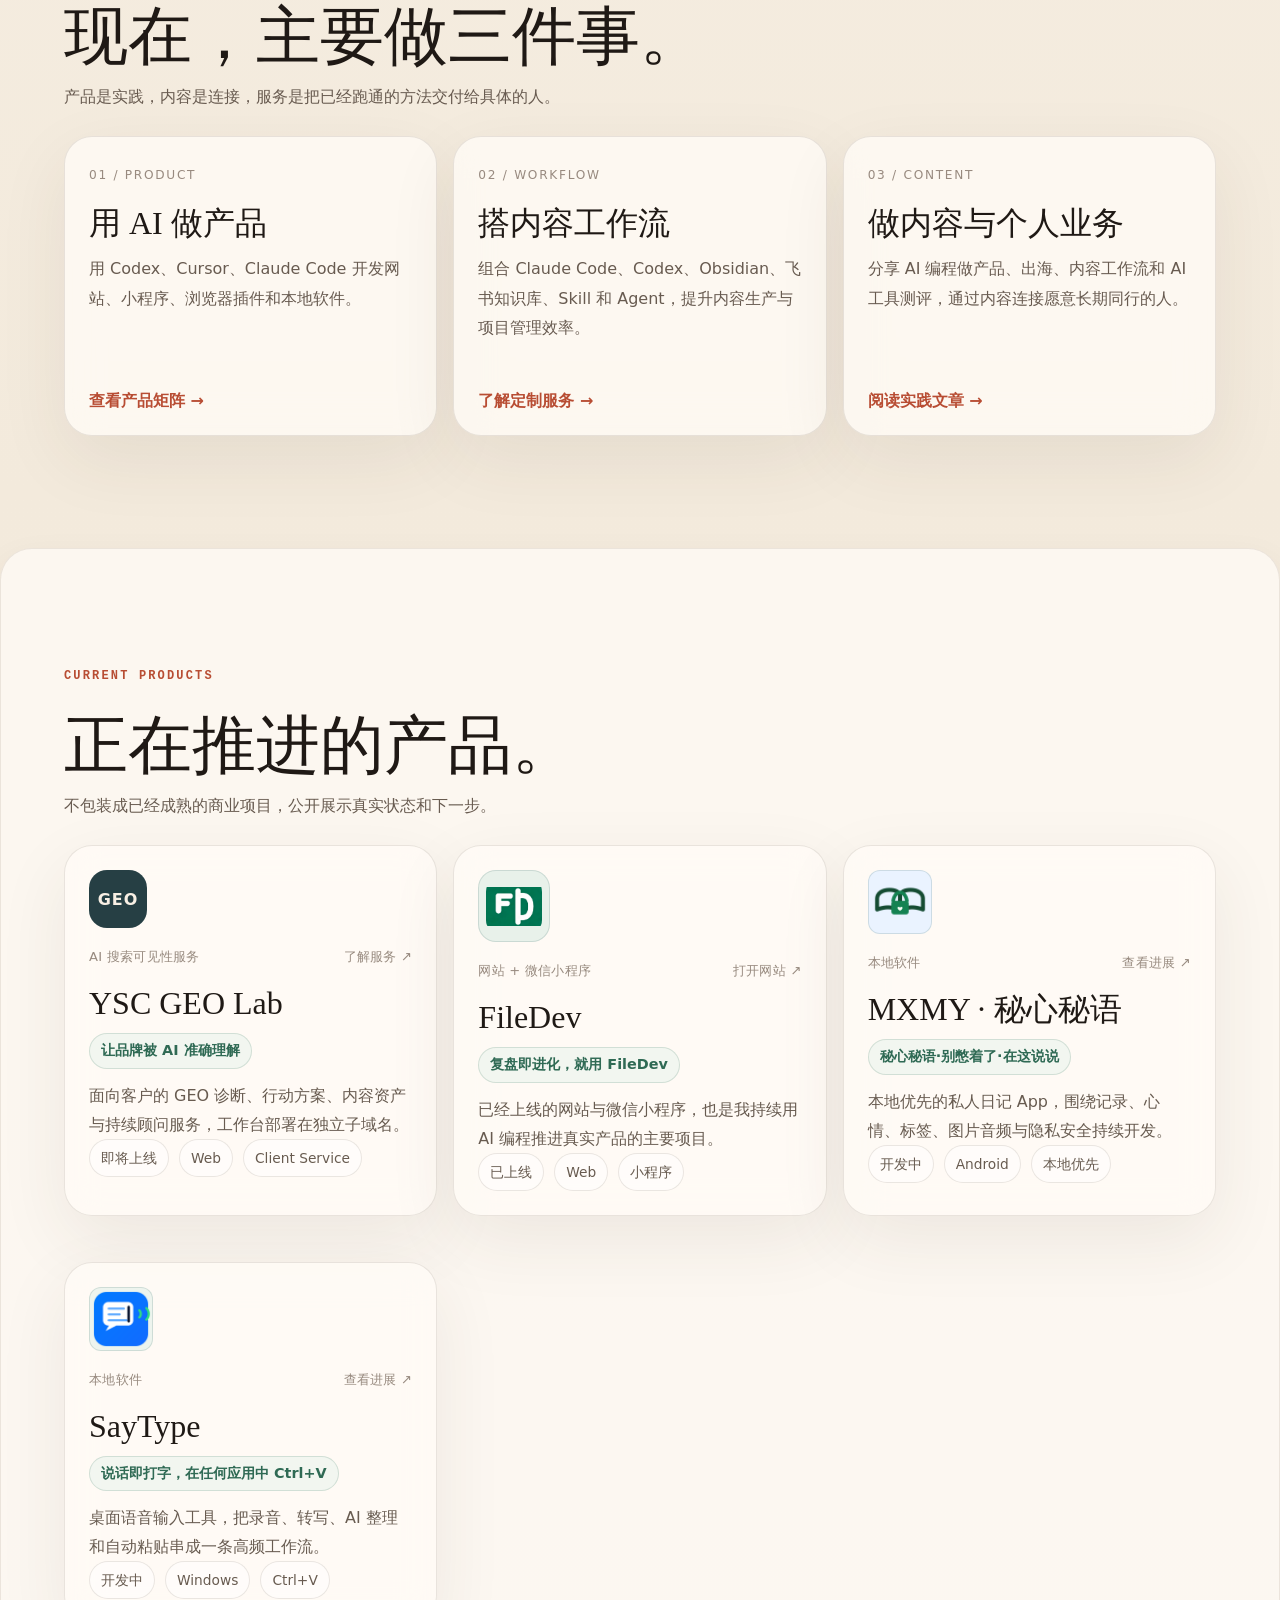
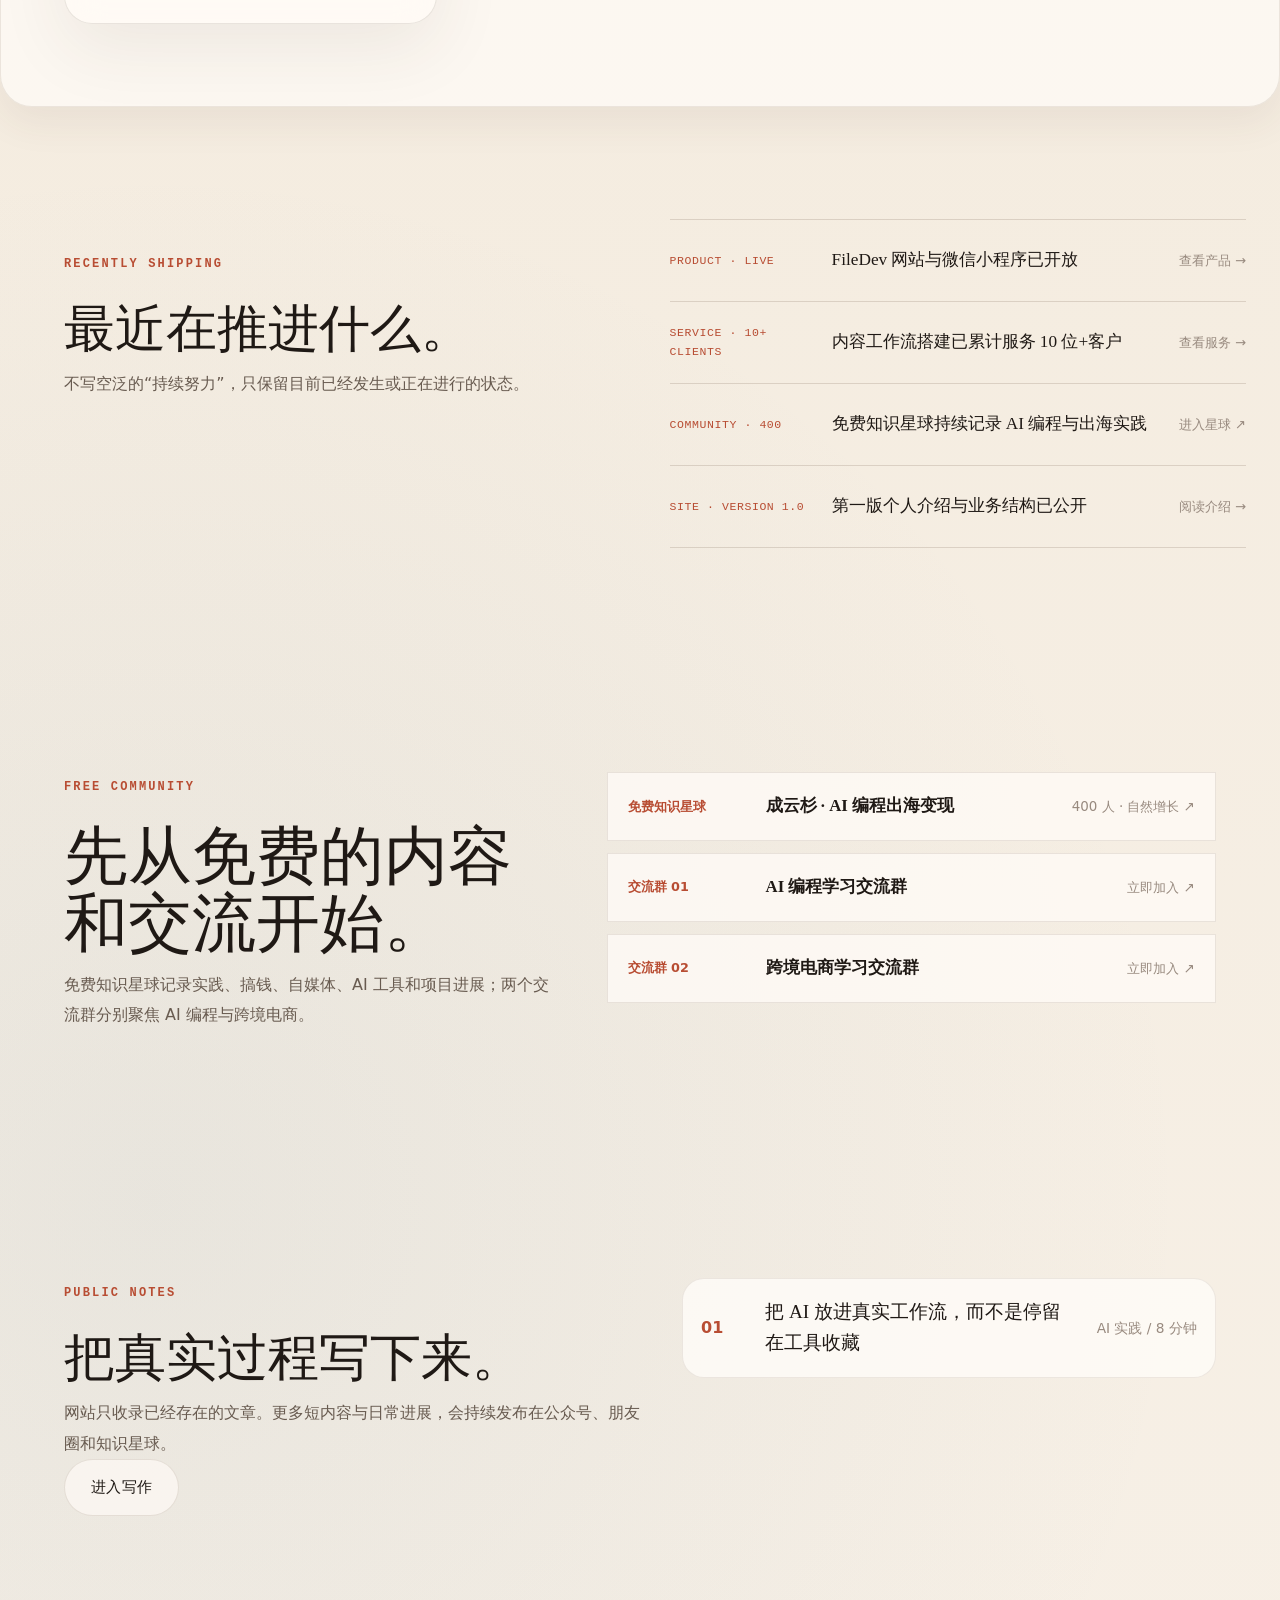
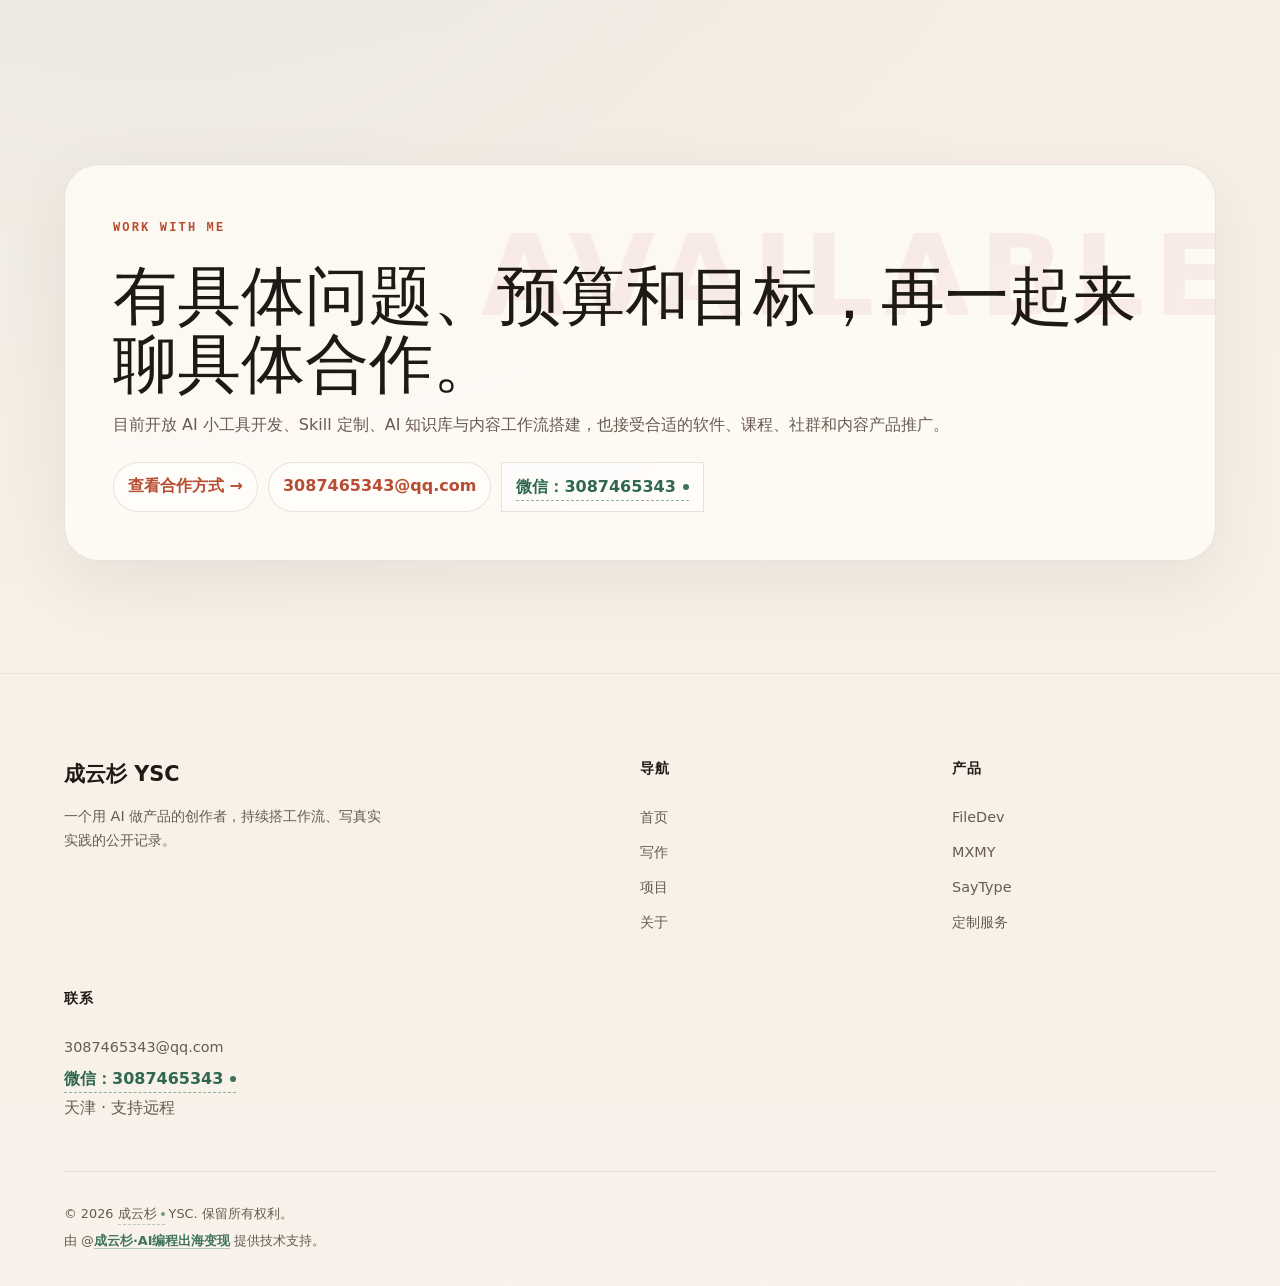
==== commit 54b99f97: "Update homepage hero wording" ====
--- a/index.html
+++ b/index.html
@@ -49,7 +49,7 @@
       <div class="container lab-hero-grid">
         <div class="lab-hero-copy fade-in">
           <div class="lab-kicker"><span class="live-dot"></span>BUILDING IN PUBLIC · 2026</div>
-          <h1>用 AI 做产品，也做自己的长期事业。</h1>
+          <h1>用 AI 做产品，也在做自己的长期事业。</h1>
           <p class="lab-lead">我是成云杉，用 AI 做产品的创作者，也是一名 AI 实战者。过去 3 年持续做 AI 自媒体内容创作、AI 副业和知识付费；现在主要用 AI 开发产品、搭内容工作流，也在积极探索实践 AI 编程出海与跨境电商。</p>
           <div class="lab-tags" aria-label="当前身份">
             <span>用 AI 做产品的创作者</span><span>AI 实战者</span><span>内容创作者</span><span>个人业务实践者</span>
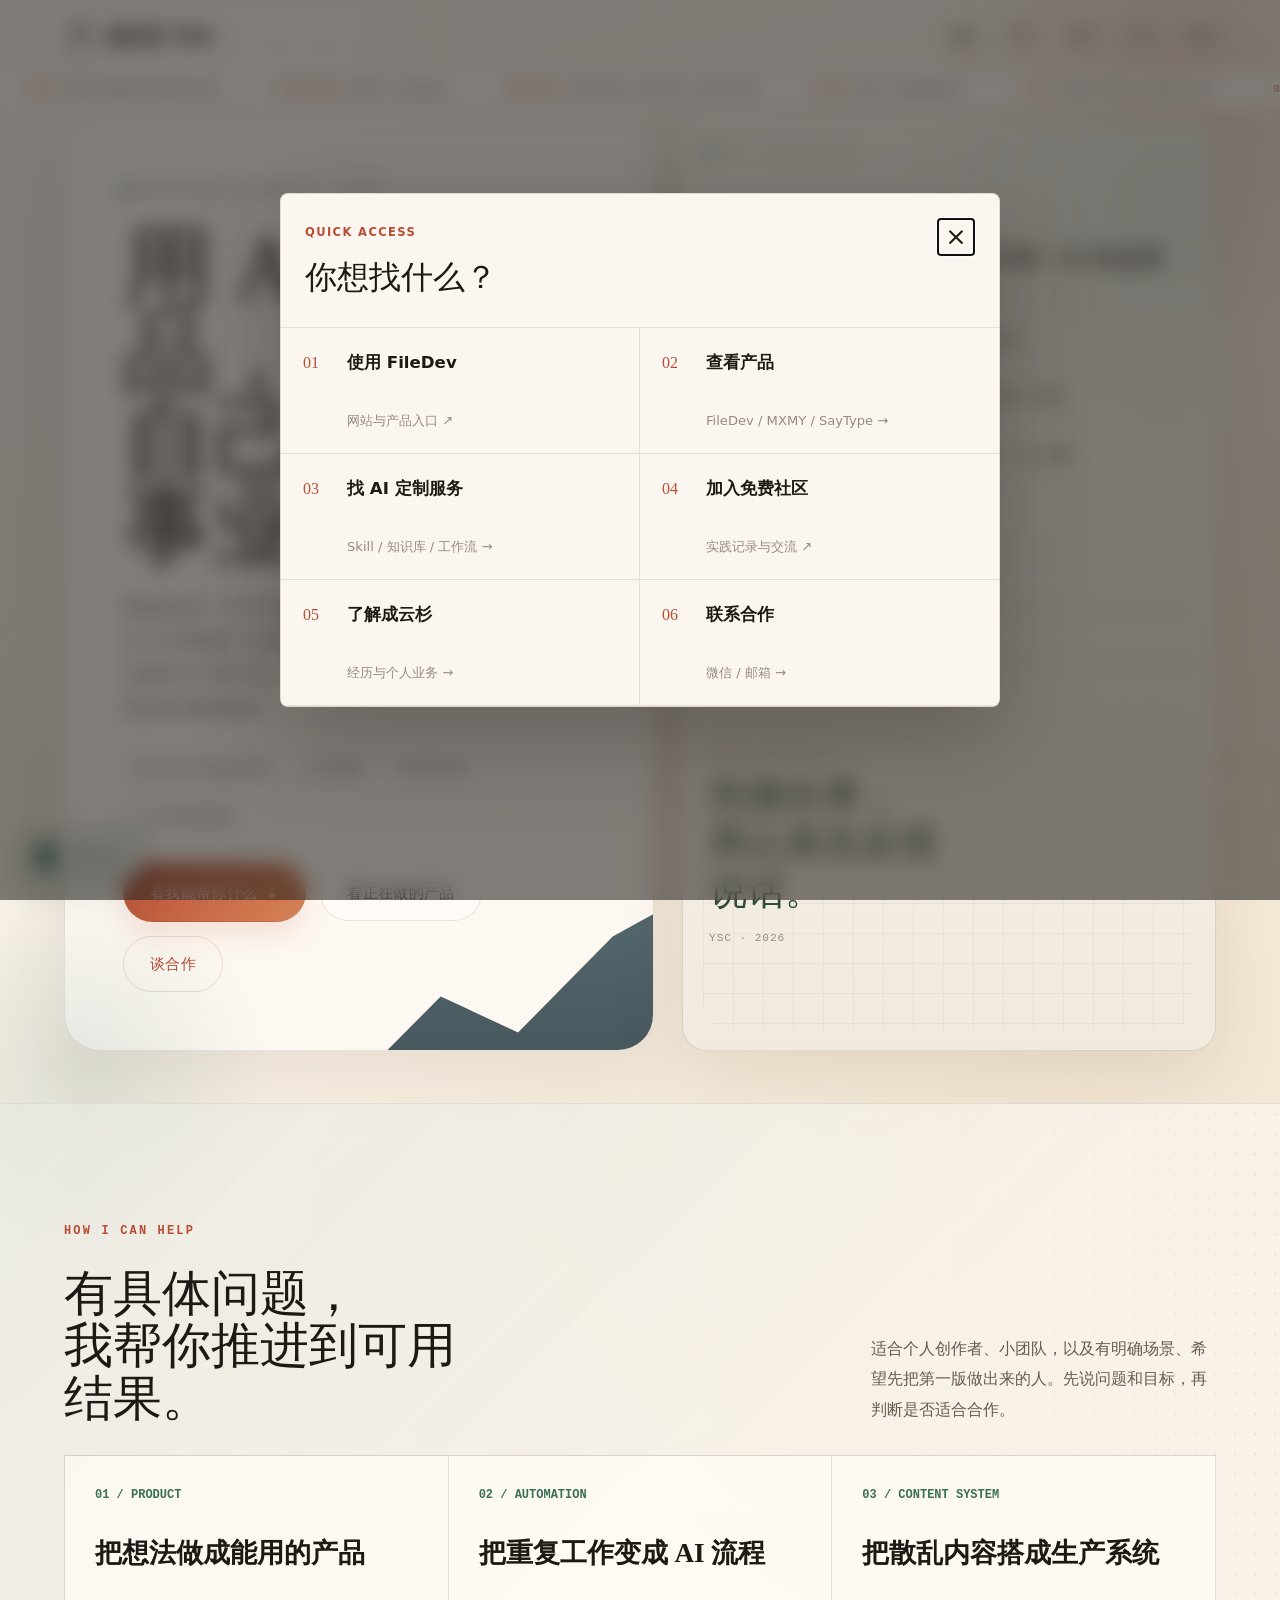
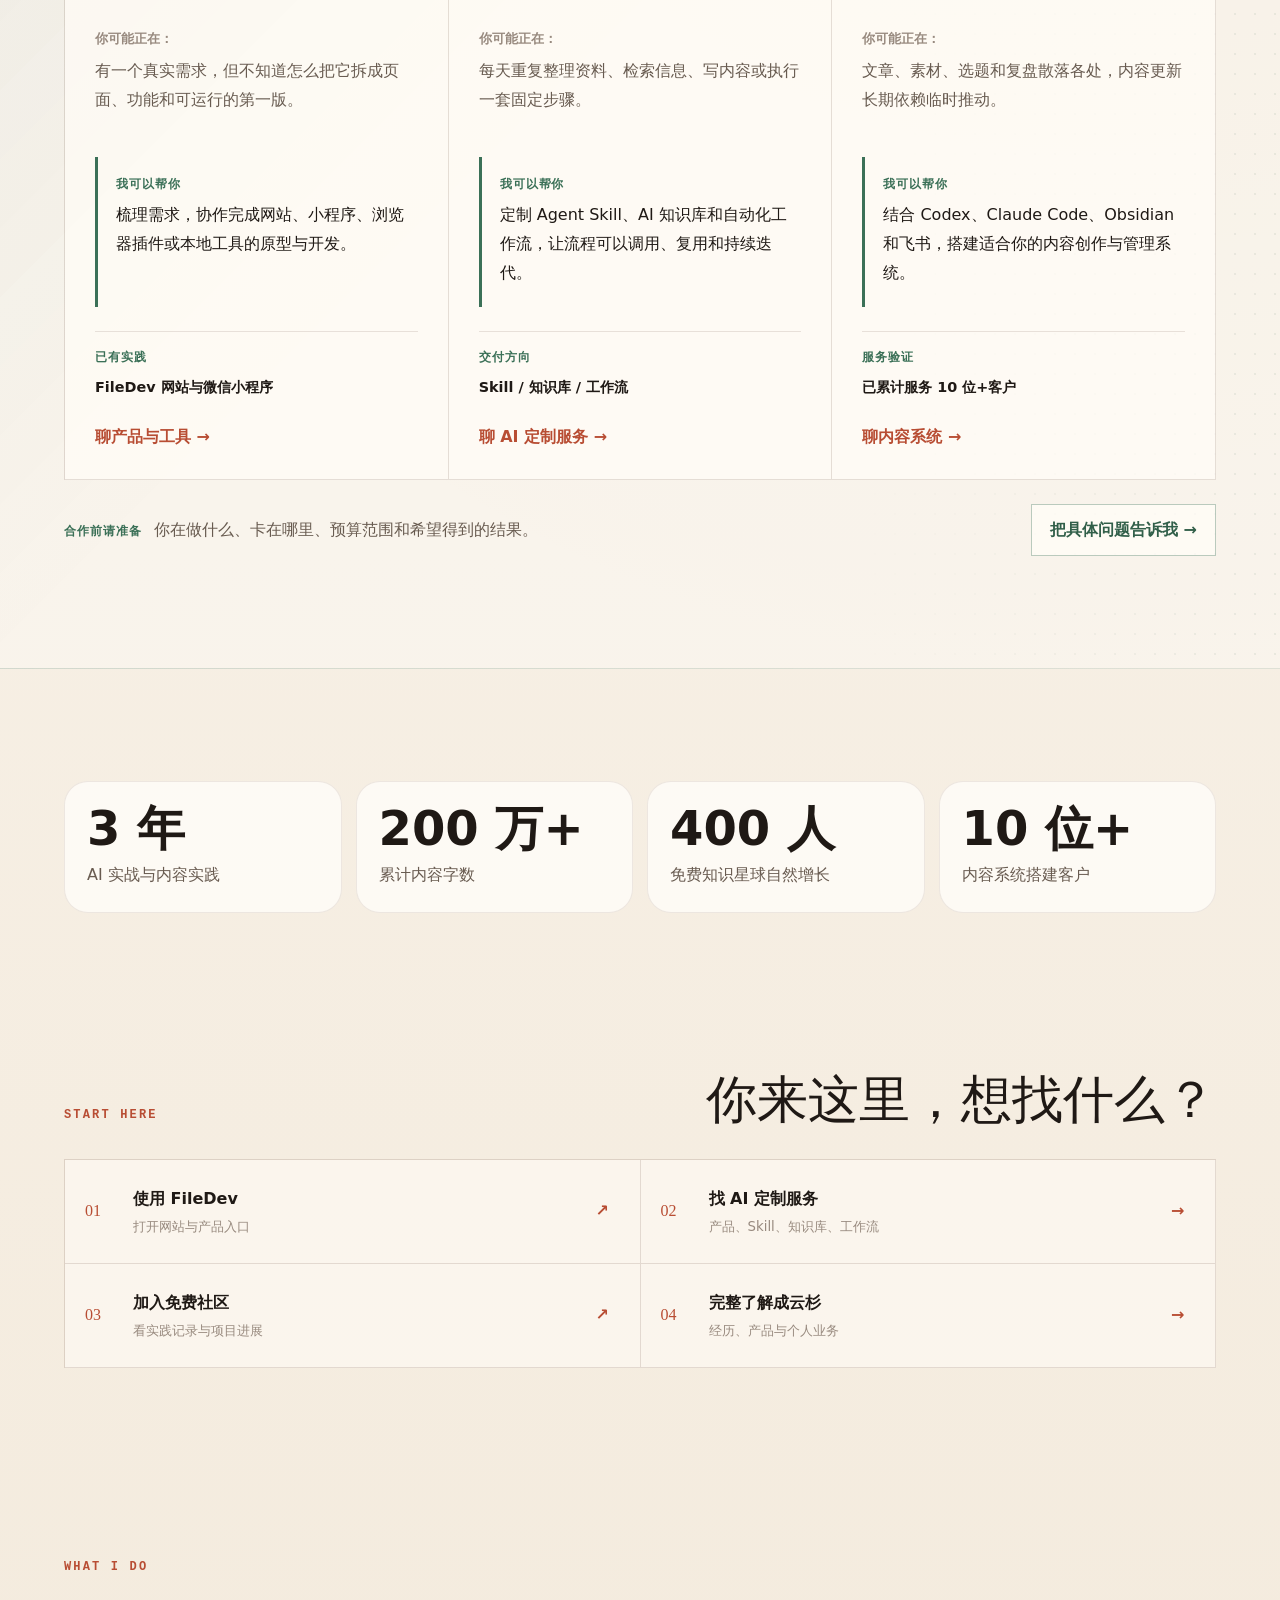
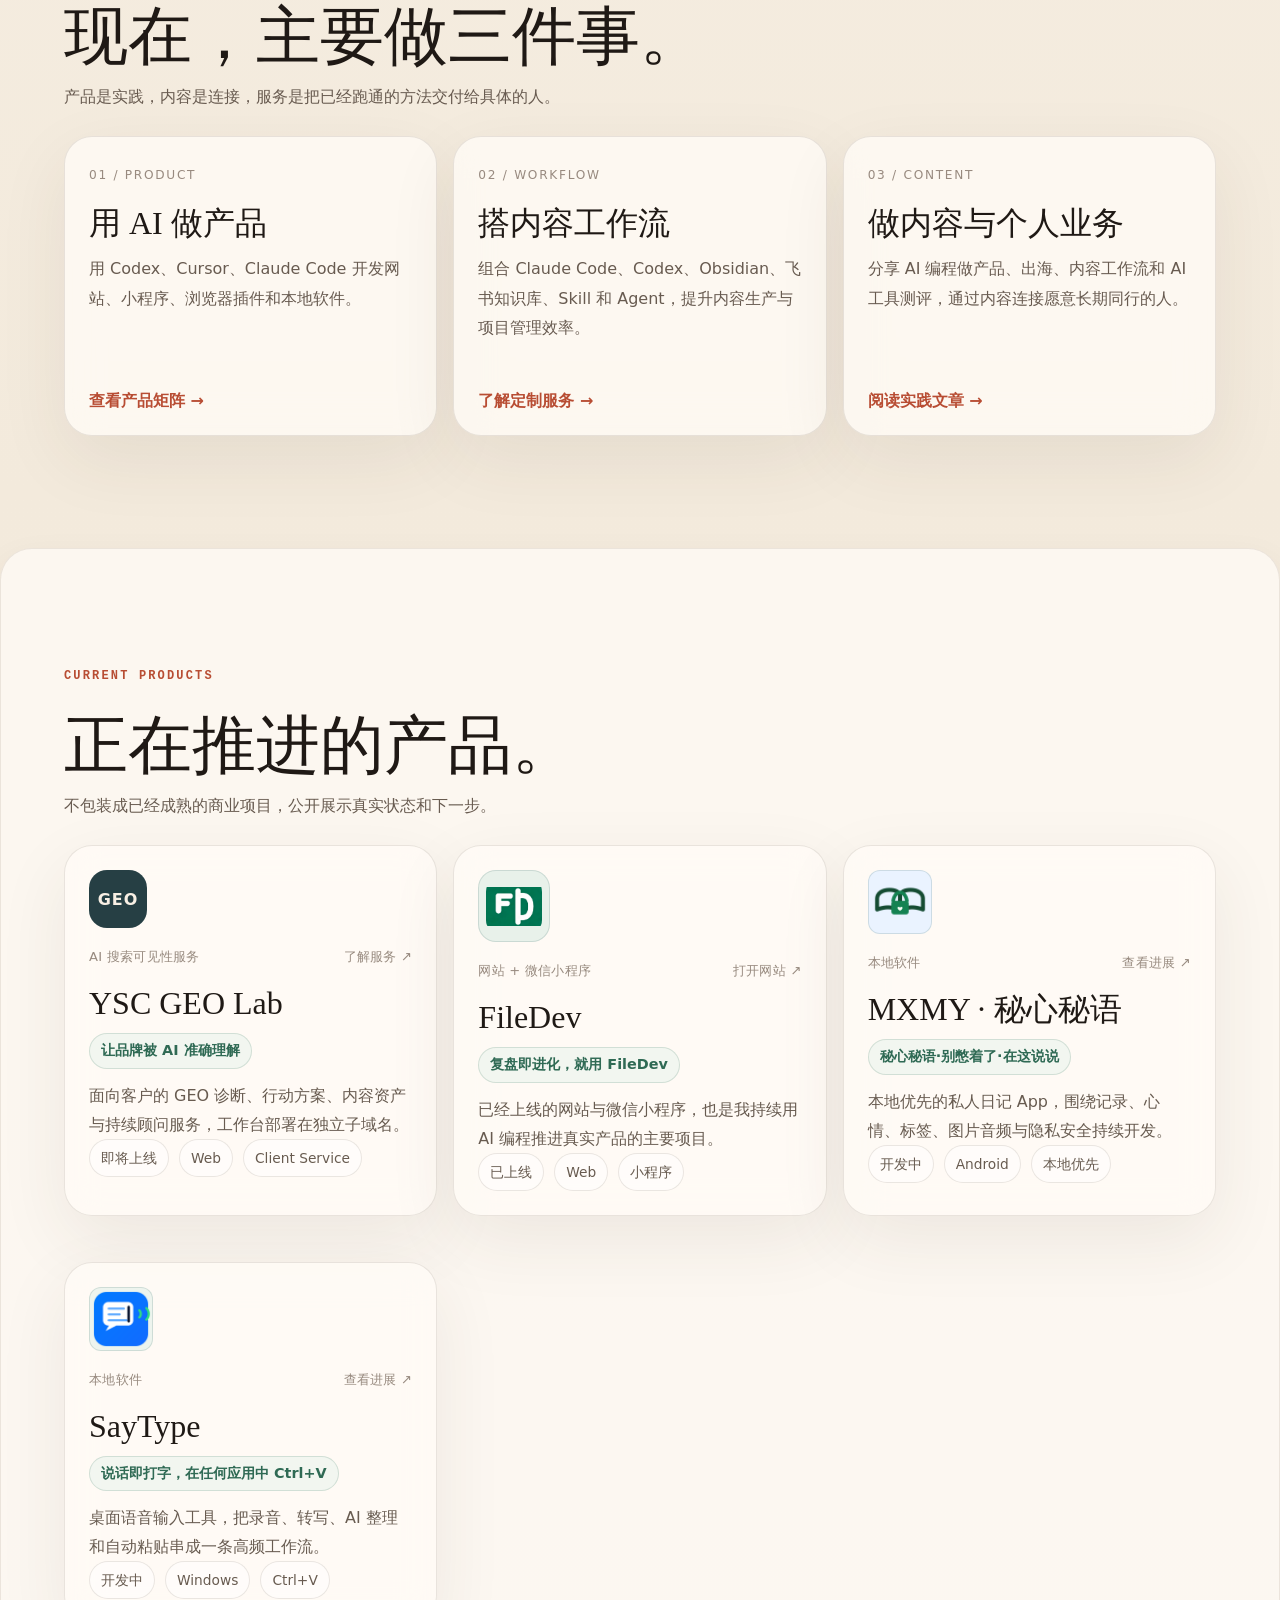
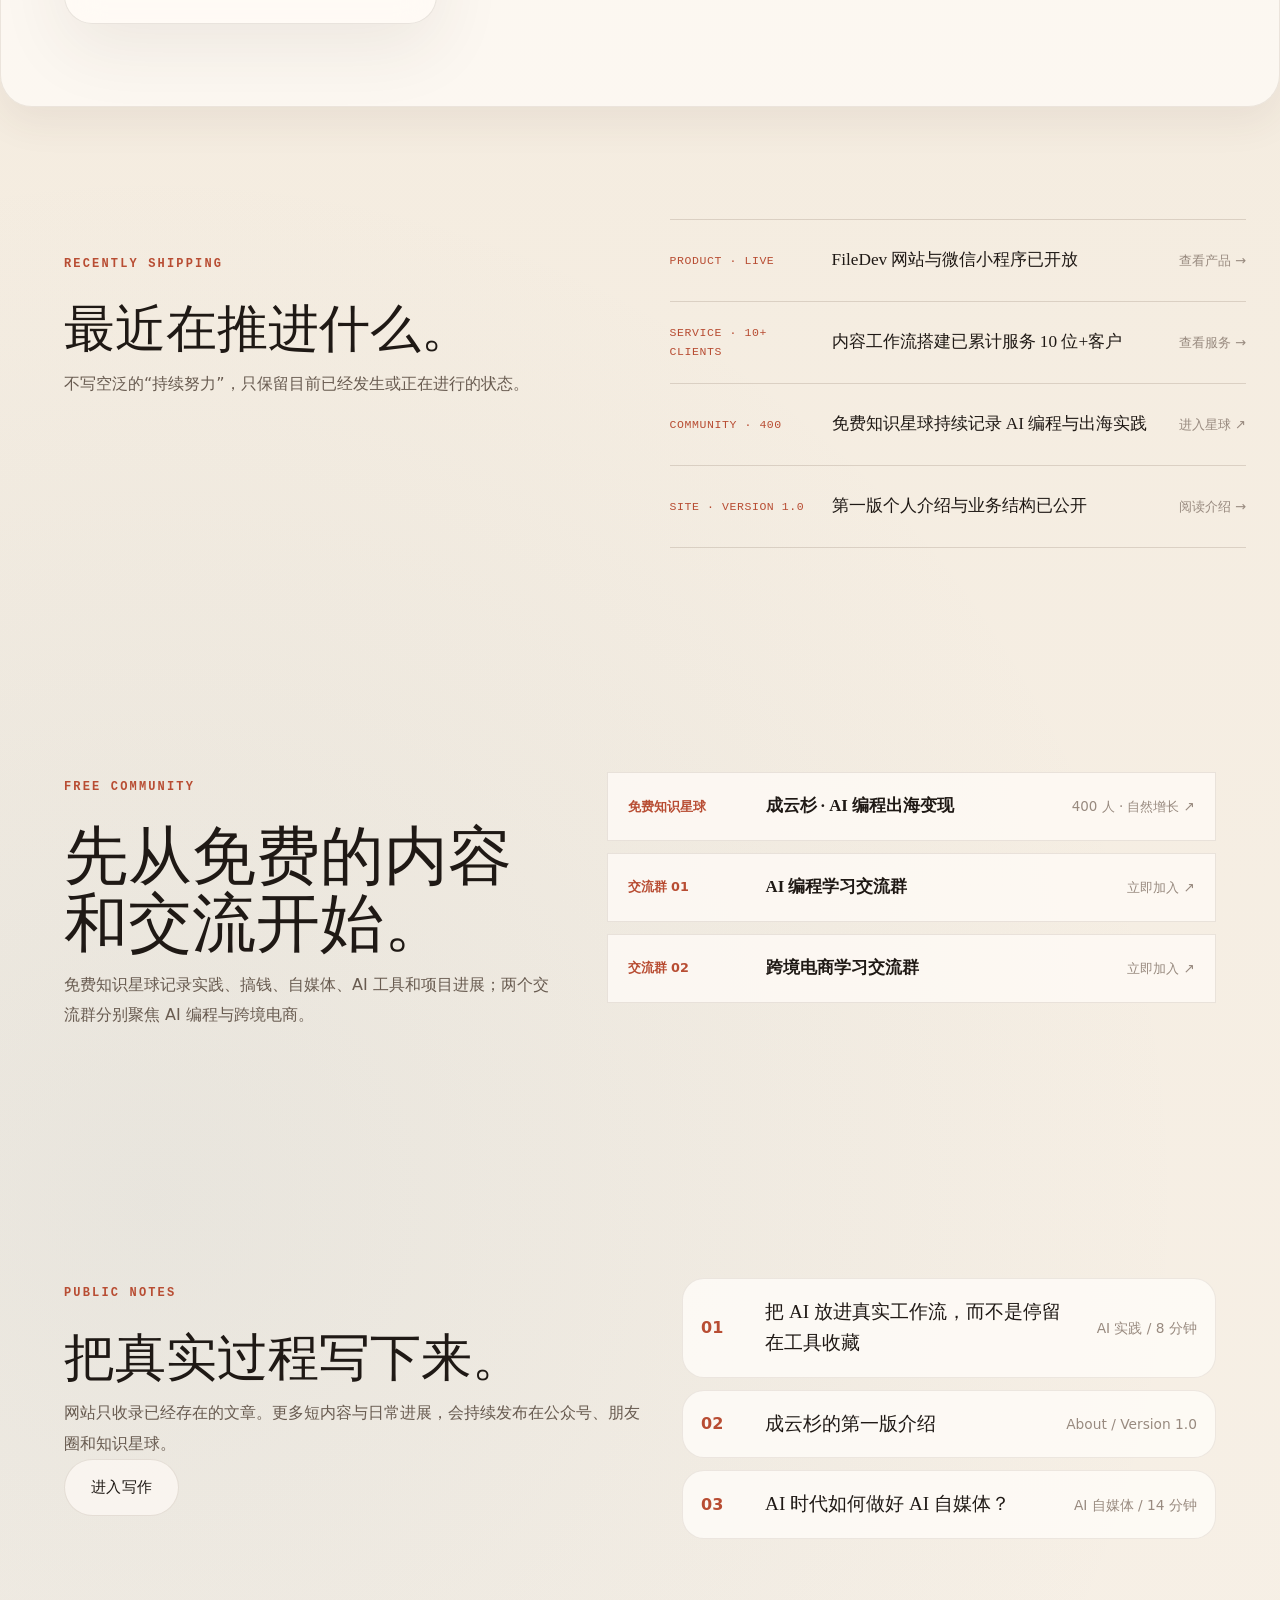
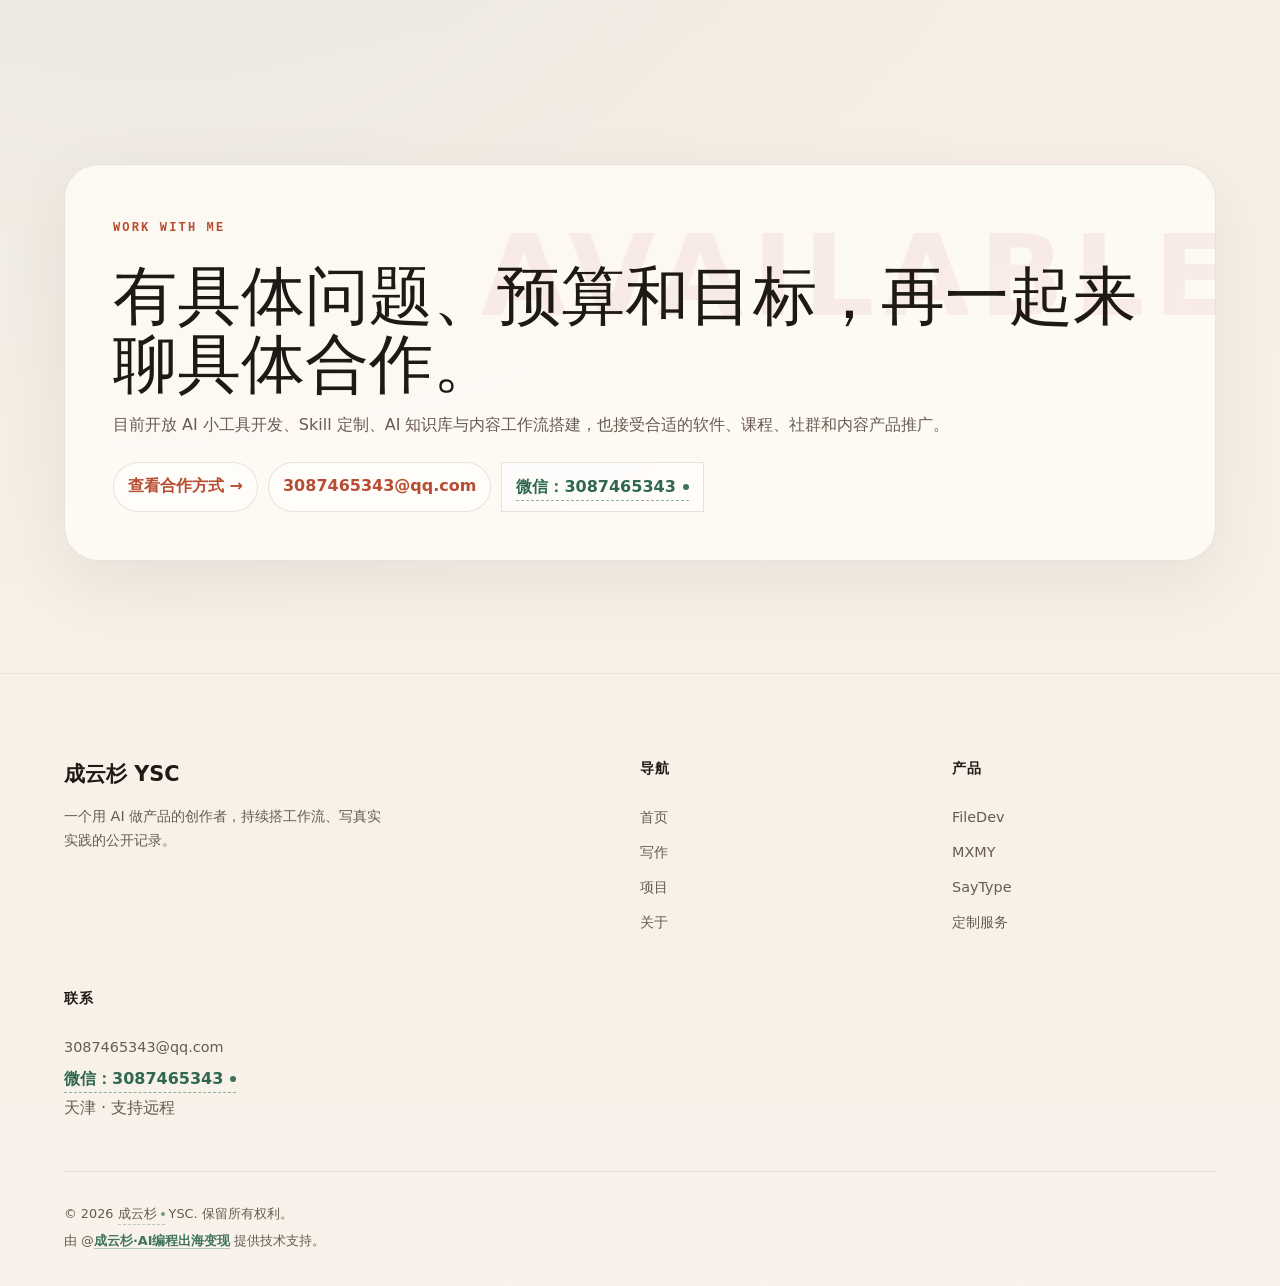
==== commit e57fc491: "整理写作页并新增 AI 自媒体文章" ====
--- a/index.html
+++ b/index.html
@@ -219,7 +219,11 @@
     <section class="lab-writing section">
       <div class="container lab-writing-grid">
         <div class="lab-section-head fade-in"><p class="section-label">PUBLIC NOTES</p><h2>把真实过程写下来。</h2><p>网站只收录已经存在的文章。更多短内容与日常进展，会持续发布在公众号、朋友圈和知识星球。</p><div class="home-actions"><a href="blog.html" class="btn btn-secondary">进入写作</a></div></div>
-        <div class="lab-note-list fade-in-right"><a href="blog-post.html"><span>01</span><strong>把 AI 放进真实工作流，而不是停留在工具收藏</strong><em>AI 实践 / 8 分钟</em></a></div>
+        <div class="lab-note-list fade-in-right">
+          <a href="blog-post.html"><span>01</span><strong>把 AI 放进真实工作流，而不是停留在工具收藏</strong><em>AI 实践 / 8 分钟</em></a>
+          <a href="about.html"><span>02</span><strong>成云杉的第一版介绍</strong><em>About / Version 1.0</em></a>
+          <a href="blog-post-ai-media.html"><span>03</span><strong>AI 时代如何做好 AI 自媒体？</strong><em>AI 自媒体 / 14 分钟</em></a>
+        </div>
       </div>
     </section>
 
--- a/css/pages.css
+++ b/css/pages.css
@@ -257,12 +257,31 @@
 }
 
 .editor-article {
+  position: relative;
   padding: 28px;
   border-radius: 24px;
   background:
     linear-gradient(180deg, rgba(255, 251, 243, 0.8), rgba(246, 239, 230, 0.92)),
     radial-gradient(circle at top right, rgba(239, 191, 102, 0.1), transparent 28%);
   border: 1px solid rgba(91, 63, 41, 0.1);
+  overflow: hidden;
+}
+
+.editor-article-featured {
+  background:
+    linear-gradient(180deg, rgba(255, 251, 243, 0.86), rgba(248, 237, 224, 0.96)),
+    radial-gradient(circle at 88% 16%, rgba(185, 93, 55, 0.14), transparent 26%);
+}
+
+.editor-article-number {
+  position: absolute;
+  right: 24px;
+  top: 22px;
+  color: rgba(181, 83, 45, 0.16);
+  font-family: Georgia, 'Noto Serif SC', serif;
+  font-size: clamp(2.4rem, 5vw, 4.8rem);
+  line-height: 1;
+  pointer-events: none;
 }
 
 .editor-article-meta {
@@ -273,12 +292,16 @@
 }
 
 .editor-article h2 {
+  position: relative;
+  z-index: 1;
   font-size: 1.48rem;
   line-height: 1.3;
   margin-bottom: 10px;
 }
 
 .editor-article p {
+  position: relative;
+  z-index: 1;
   max-width: 760px;
   color: var(--text-secondary);
   line-height: 1.85;
@@ -502,6 +525,15 @@
   padding: calc(var(--nav-height) + 54px) 0 30px;
 }
 
+.post-kicker {
+  margin-bottom: 12px;
+  color: var(--accent);
+  font-family: var(--font-mono);
+  font-size: 0.78rem;
+  font-weight: 800;
+  letter-spacing: 0.16em;
+}
+
 .post-back {
   display: inline-flex;
   gap: 6px;
@@ -550,13 +582,96 @@
   color: var(--text-secondary);
 }
 
+.post-cover {
+  position: relative;
+  display: grid;
+  gap: 14px;
+  min-height: 250px;
+  margin-bottom: 36px;
+  padding: clamp(28px, 5vw, 46px);
+  border-radius: 28px;
+  overflow: hidden;
+}
+
+.post-cover::after {
+  content: '';
+  position: absolute;
+  right: -70px;
+  bottom: -94px;
+  width: 280px;
+  height: 220px;
+  border-radius: 48%;
+  background: rgba(185, 93, 55, 0.12);
+  pointer-events: none;
+}
+
+.post-cover span,
+.post-cover strong,
+.post-cover em {
+  display: block;
+  position: relative;
+  z-index: 1;
+}
+
+.post-cover span {
+  color: var(--accent);
+  font-family: var(--font-mono);
+  font-size: 0.78rem;
+  font-weight: 800;
+  letter-spacing: 0.16em;
+  text-transform: uppercase;
+}
+
+.post-cover strong {
+  max-width: 12em;
+  color: var(--text-primary);
+  font-family: Georgia, 'Noto Serif SC', 'Songti SC', serif;
+  font-size: clamp(2.05rem, 5vw, 3.6rem);
+  font-weight: 500;
+  line-height: 1.08;
+  overflow-wrap: anywhere;
+}
+
+.post-cover em {
+  color: var(--text-muted);
+  font-style: normal;
+  line-height: 1.7;
+}
+
+.post-cover-workflow {
+  background:
+    linear-gradient(135deg, rgba(255, 251, 243, 0.82), rgba(241, 229, 214, 0.94)),
+    radial-gradient(circle at 86% 24%, rgba(45, 95, 86, 0.12), transparent 25%);
+}
+
+.post-cover-media {
+  background:
+    linear-gradient(135deg, rgba(36, 31, 28, 0.97), rgba(58, 42, 32, 0.96)),
+    radial-gradient(circle at 84% 18%, rgba(231, 195, 127, 0.2), transparent 28%);
+}
+
+.post-cover-media strong,
+.post-cover-media em {
+  color: #f7efe7;
+}
+
+.post-cover-media span {
+  color: #e7c37f;
+}
+
 .post-content {
   padding-bottom: 54px;
 }
 
+.post-lead {
+  color: var(--text-primary);
+  font-size: 1.18rem;
+  line-height: 2;
+}
+
 .post-content h2 {
-  font-size: 1.62rem;
-  margin: 42px 0 14px;
+  font-size: 1.72rem;
+  margin: 54px 0 14px;
   padding-bottom: 8px;
   border-bottom: 1px solid rgba(78, 46, 29, 0.12);
 }
@@ -570,6 +685,10 @@
 .post-content li {
   color: var(--text-primary);
   line-height: 1.9;
+}
+
+.post-content p {
+  margin: 14px 0;
 }
 
 .post-content blockquote {
@@ -578,6 +697,174 @@
   border-left: 4px solid var(--accent);
   background: rgba(181, 83, 45, 0.08);
   color: var(--text-secondary);
+}
+
+.post-summary-card,
+.post-callout,
+.post-compare,
+.post-step-grid,
+.post-assets {
+  margin: 28px 0;
+}
+
+.post-summary-card,
+.post-callout {
+  padding: 24px;
+  border: 1px solid rgba(91, 63, 41, 0.12);
+  border-radius: 22px;
+  background:
+    linear-gradient(180deg, rgba(255, 253, 248, 0.86), rgba(247, 238, 226, 0.92));
+}
+
+.post-summary-card span,
+.post-callout span,
+.post-step-grid span,
+.post-compare span,
+.post-assets span {
+  display: block;
+  margin-bottom: 8px;
+  color: var(--accent);
+  font-family: var(--font-mono);
+  font-size: 0.76rem;
+  font-weight: 800;
+  letter-spacing: 0.12em;
+  text-transform: uppercase;
+}
+
+.post-summary-card p,
+.post-callout p {
+  margin: 0;
+  color: var(--text-primary);
+  font-size: 1.05rem;
+}
+
+.article-index {
+  display: flex;
+  flex-wrap: wrap;
+  gap: 10px;
+  margin: 30px 0 10px;
+  padding: 18px 0;
+  border-top: 1px solid rgba(78, 46, 29, 0.12);
+  border-bottom: 1px solid rgba(78, 46, 29, 0.12);
+}
+
+.article-index a {
+  padding: 8px 12px;
+  border: 1px solid rgba(91, 63, 41, 0.12);
+  border-radius: 999px;
+  background: rgba(255, 253, 249, 0.7);
+  color: var(--text-secondary);
+  font-size: 0.88rem;
+}
+
+.article-index a:hover {
+  border-color: rgba(181, 83, 45, 0.32);
+  color: var(--accent);
+}
+
+.post-step-grid,
+.post-compare,
+.post-assets {
+  display: grid;
+  gap: 14px;
+}
+
+.post-step-grid {
+  grid-template-columns: repeat(3, minmax(0, 1fr));
+}
+
+.post-step-grid div,
+.post-compare div,
+.post-assets div {
+  padding: 20px;
+  border: 1px solid rgba(91, 63, 41, 0.1);
+  border-radius: 18px;
+  background: rgba(255, 253, 249, 0.74);
+}
+
+.post-step-grid strong {
+  display: block;
+  color: var(--text-primary);
+  font-size: 1rem;
+  line-height: 1.65;
+}
+
+.post-checklist,
+.post-number-list {
+  display: grid;
+  gap: 10px;
+  margin: 24px 0;
+}
+
+.post-checklist li,
+.post-number-list li {
+  position: relative;
+  padding: 14px 16px 14px 42px;
+  border: 1px solid rgba(91, 63, 41, 0.1);
+  border-radius: 16px;
+  background: rgba(255, 253, 249, 0.66);
+}
+
+.post-checklist li::before {
+  content: '✓';
+  position: absolute;
+  left: 16px;
+  top: 14px;
+  color: #315f49;
+  font-weight: 900;
+}
+
+.post-number-list {
+  counter-reset: post-counter;
+}
+
+.post-number-list li {
+  counter-increment: post-counter;
+}
+
+.post-number-list li::before {
+  content: counter(post-counter, decimal-leading-zero);
+  position: absolute;
+  left: 14px;
+  top: 15px;
+  color: var(--accent);
+  font-family: var(--font-mono);
+  font-size: 0.78rem;
+  font-weight: 800;
+}
+
+.post-compare {
+  grid-template-columns: repeat(2, minmax(0, 1fr));
+}
+
+.post-compare div:first-child {
+  background: rgba(246, 239, 230, 0.72);
+}
+
+.post-compare p,
+.post-assets p {
+  margin: 0;
+  color: var(--text-secondary);
+}
+
+.post-pill-grid {
+  display: flex;
+  flex-wrap: wrap;
+  gap: 10px;
+  margin: 24px 0;
+}
+
+.post-pill-grid span {
+  padding: 10px 13px;
+  border: 1px solid rgba(91, 63, 41, 0.12);
+  border-radius: 999px;
+  background: rgba(255, 253, 249, 0.7);
+  color: var(--text-primary);
+  font-weight: 700;
+}
+
+.post-assets {
+  grid-template-columns: repeat(2, minmax(0, 1fr));
 }
 
 .post-content pre {
@@ -676,6 +963,45 @@
 
   .post-nav a {
     max-width: 100%;
+  }
+
+  .post-cover {
+    min-height: 220px;
+    border-radius: 22px;
+  }
+
+  .post-header.container {
+    padding-left: 24px;
+    padding-right: 24px;
+  }
+
+  .post-header h1 {
+    font-size: clamp(1.85rem, 8.4vw, 2.4rem);
+    line-height: 1.12;
+    overflow-wrap: anywhere;
+    word-break: break-all;
+  }
+
+  .post-cover strong {
+    max-width: 100%;
+    font-size: clamp(1.75rem, 7.8vw, 2.25rem);
+    word-break: break-all;
+  }
+
+  .article-index,
+  .post-pill-grid {
+    gap: 8px;
+  }
+
+  .article-index a,
+  .post-pill-grid span {
+    font-size: 0.82rem;
+  }
+
+  .post-step-grid,
+  .post-compare,
+  .post-assets {
+    grid-template-columns: 1fr;
   }
 }
 
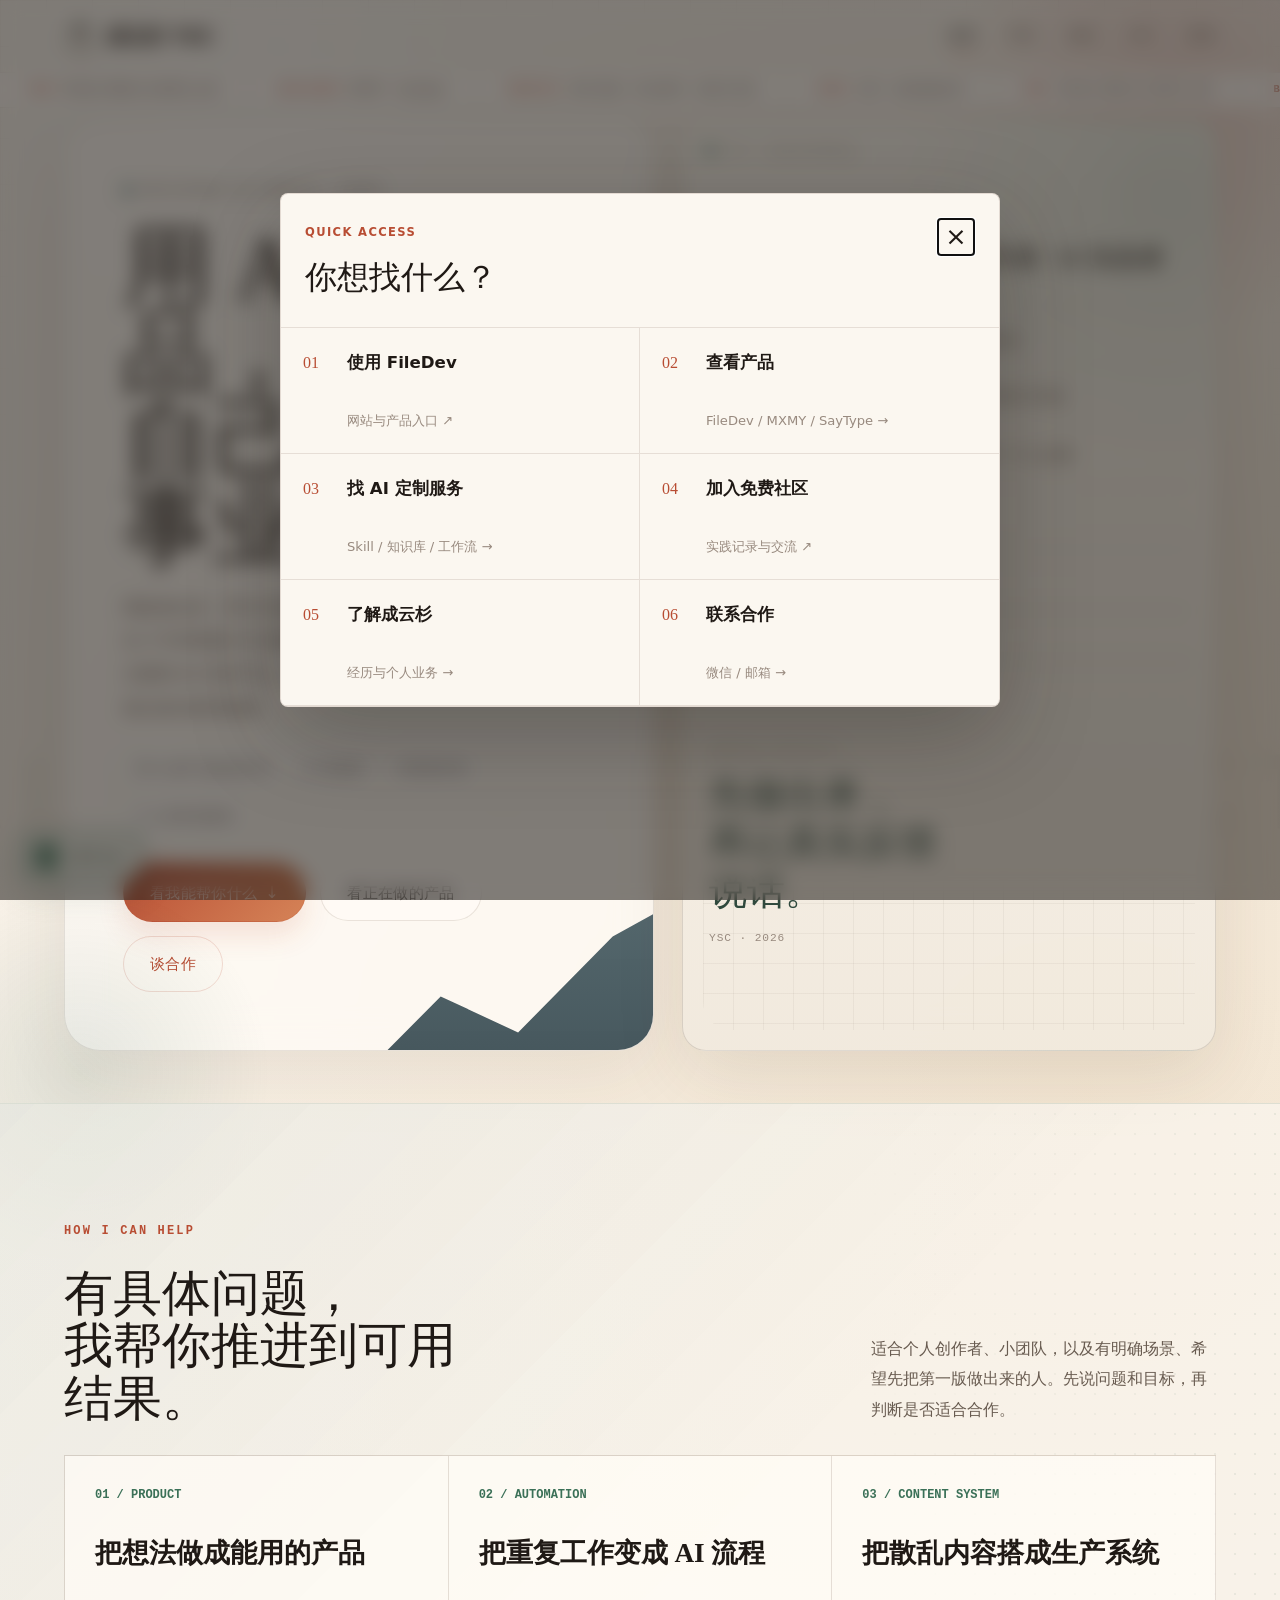
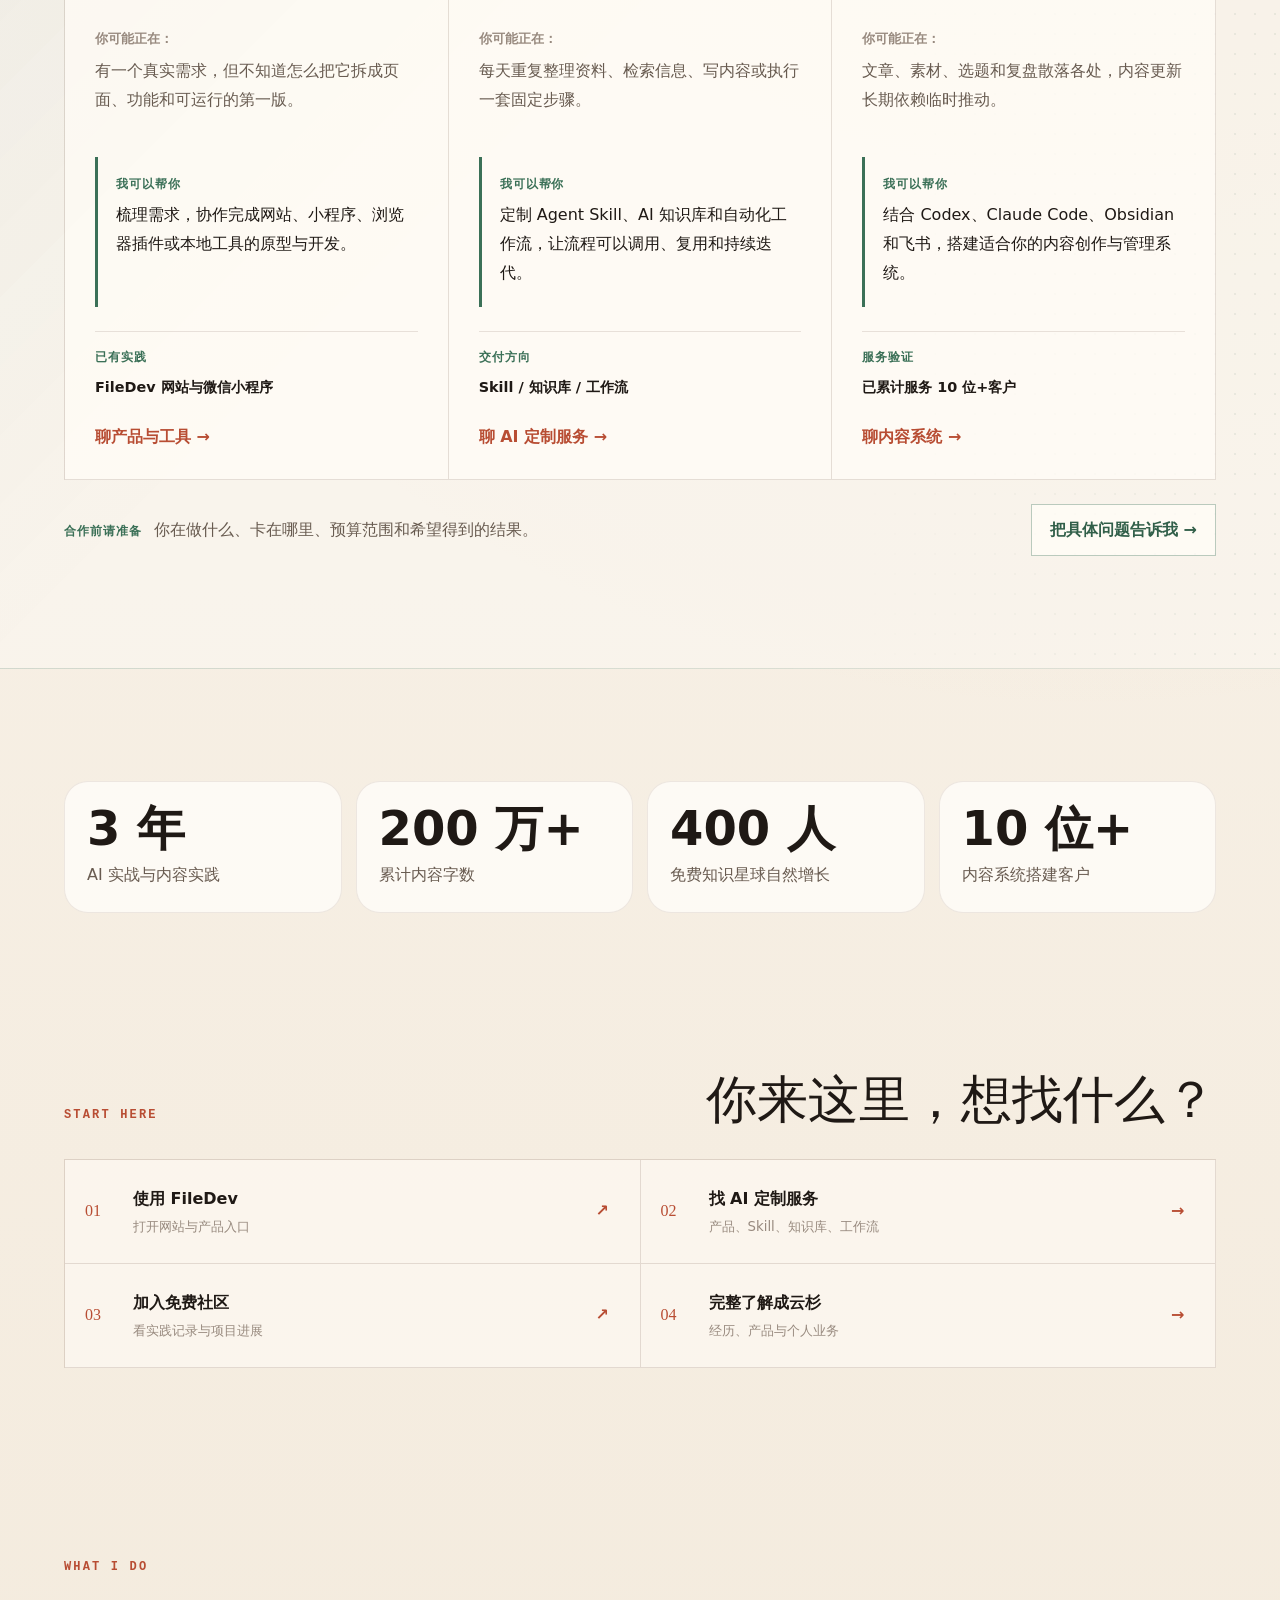
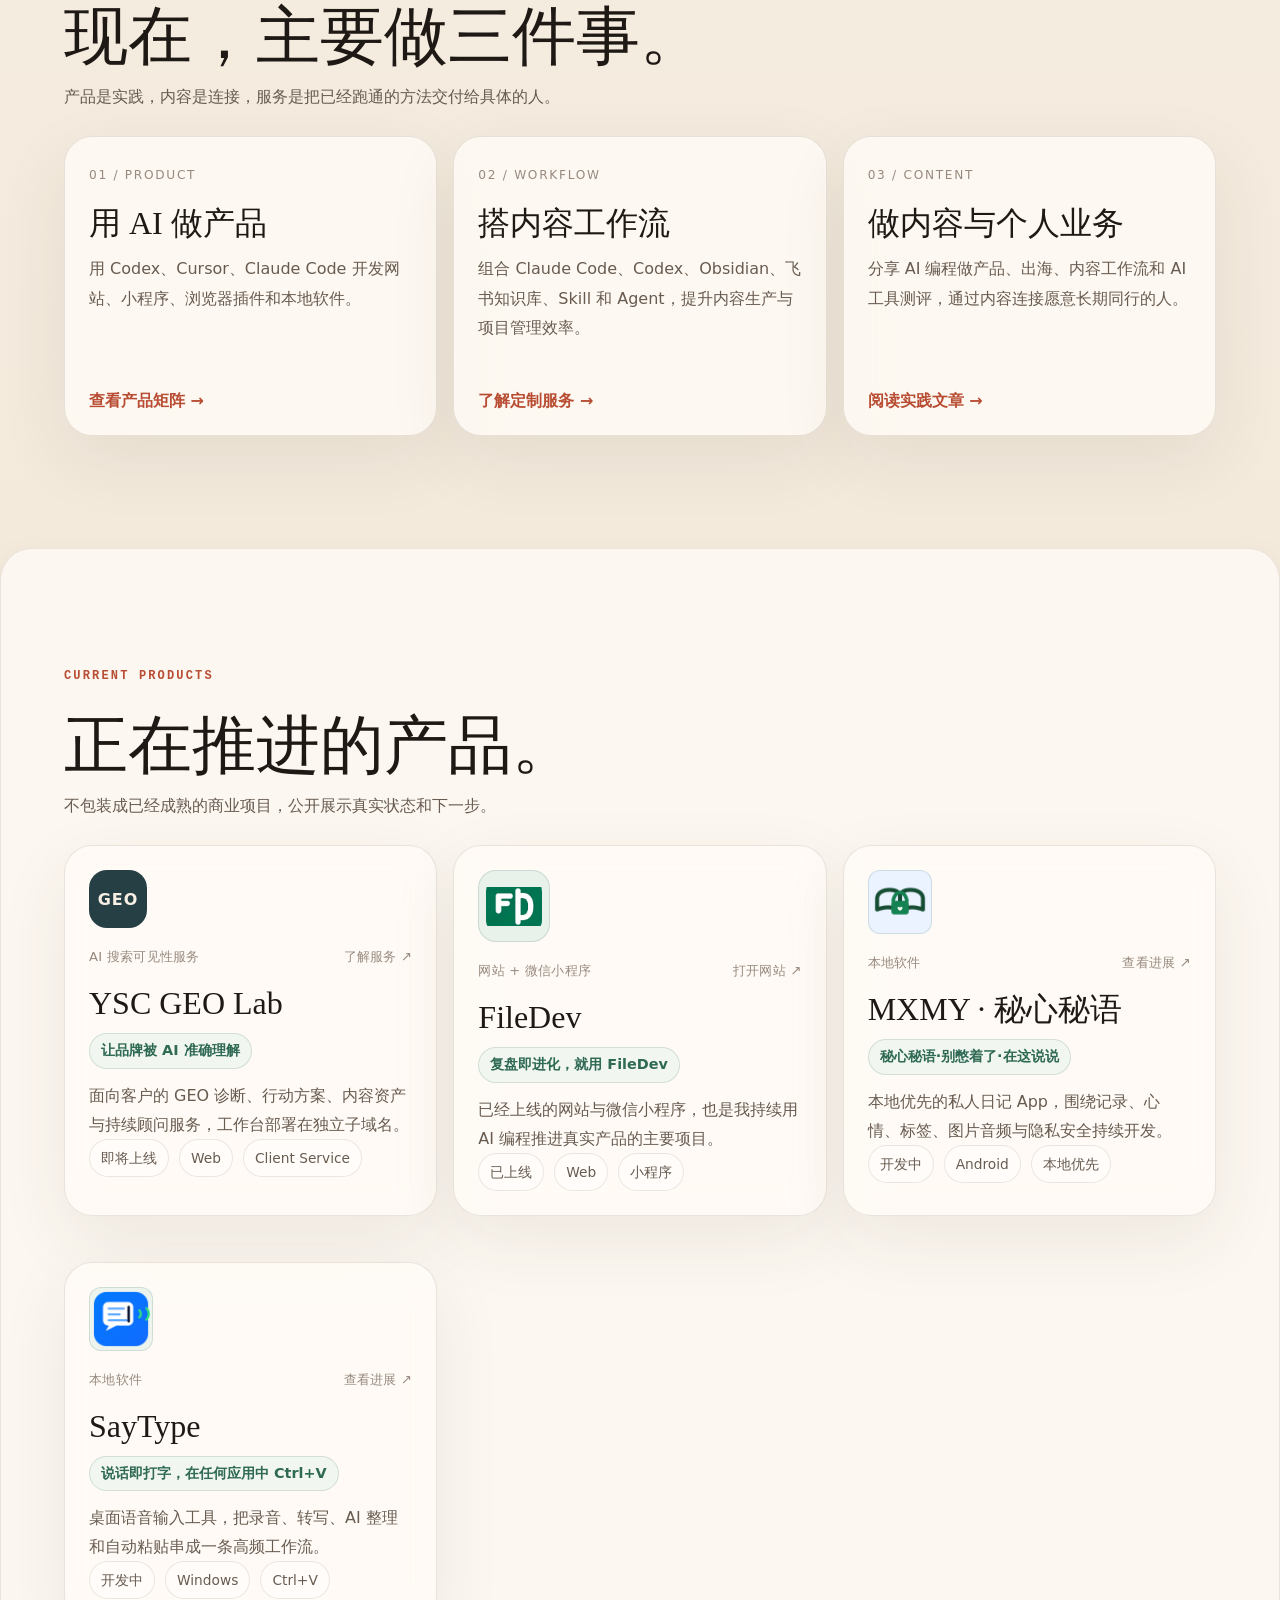
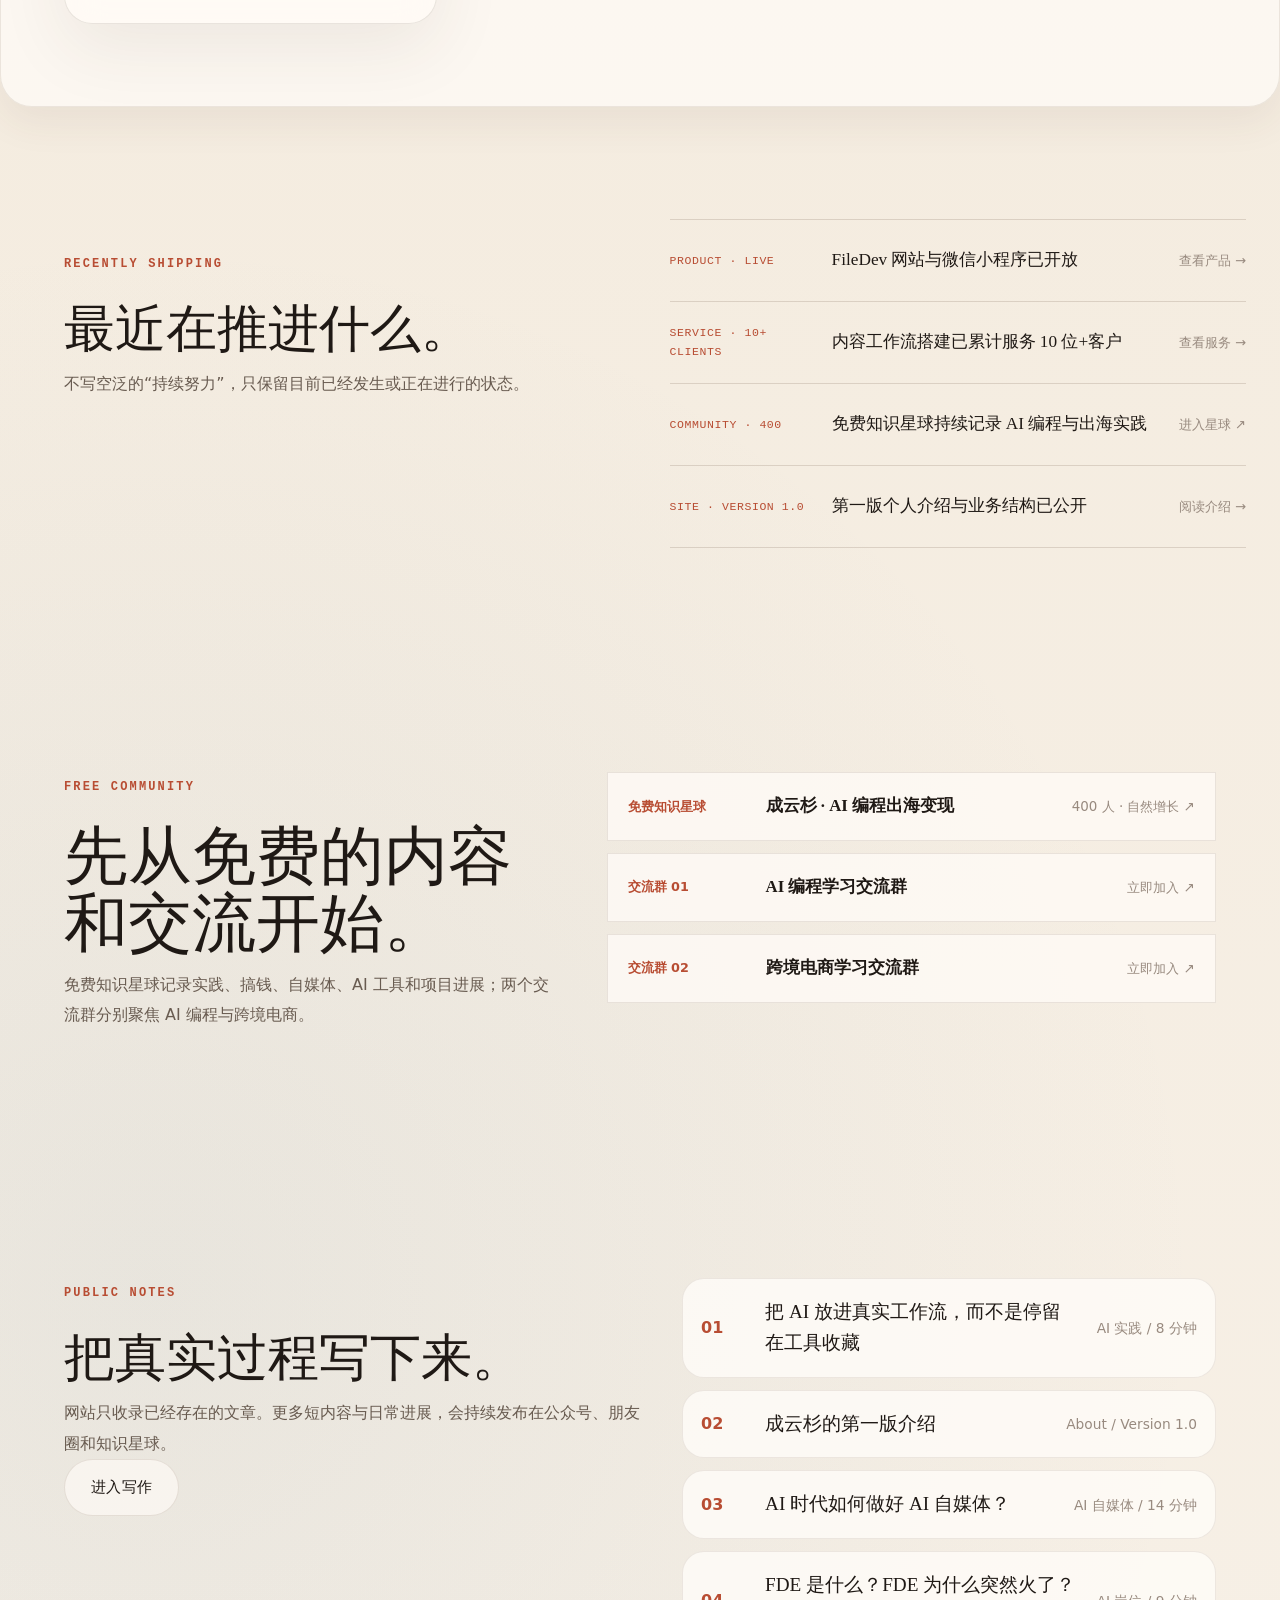
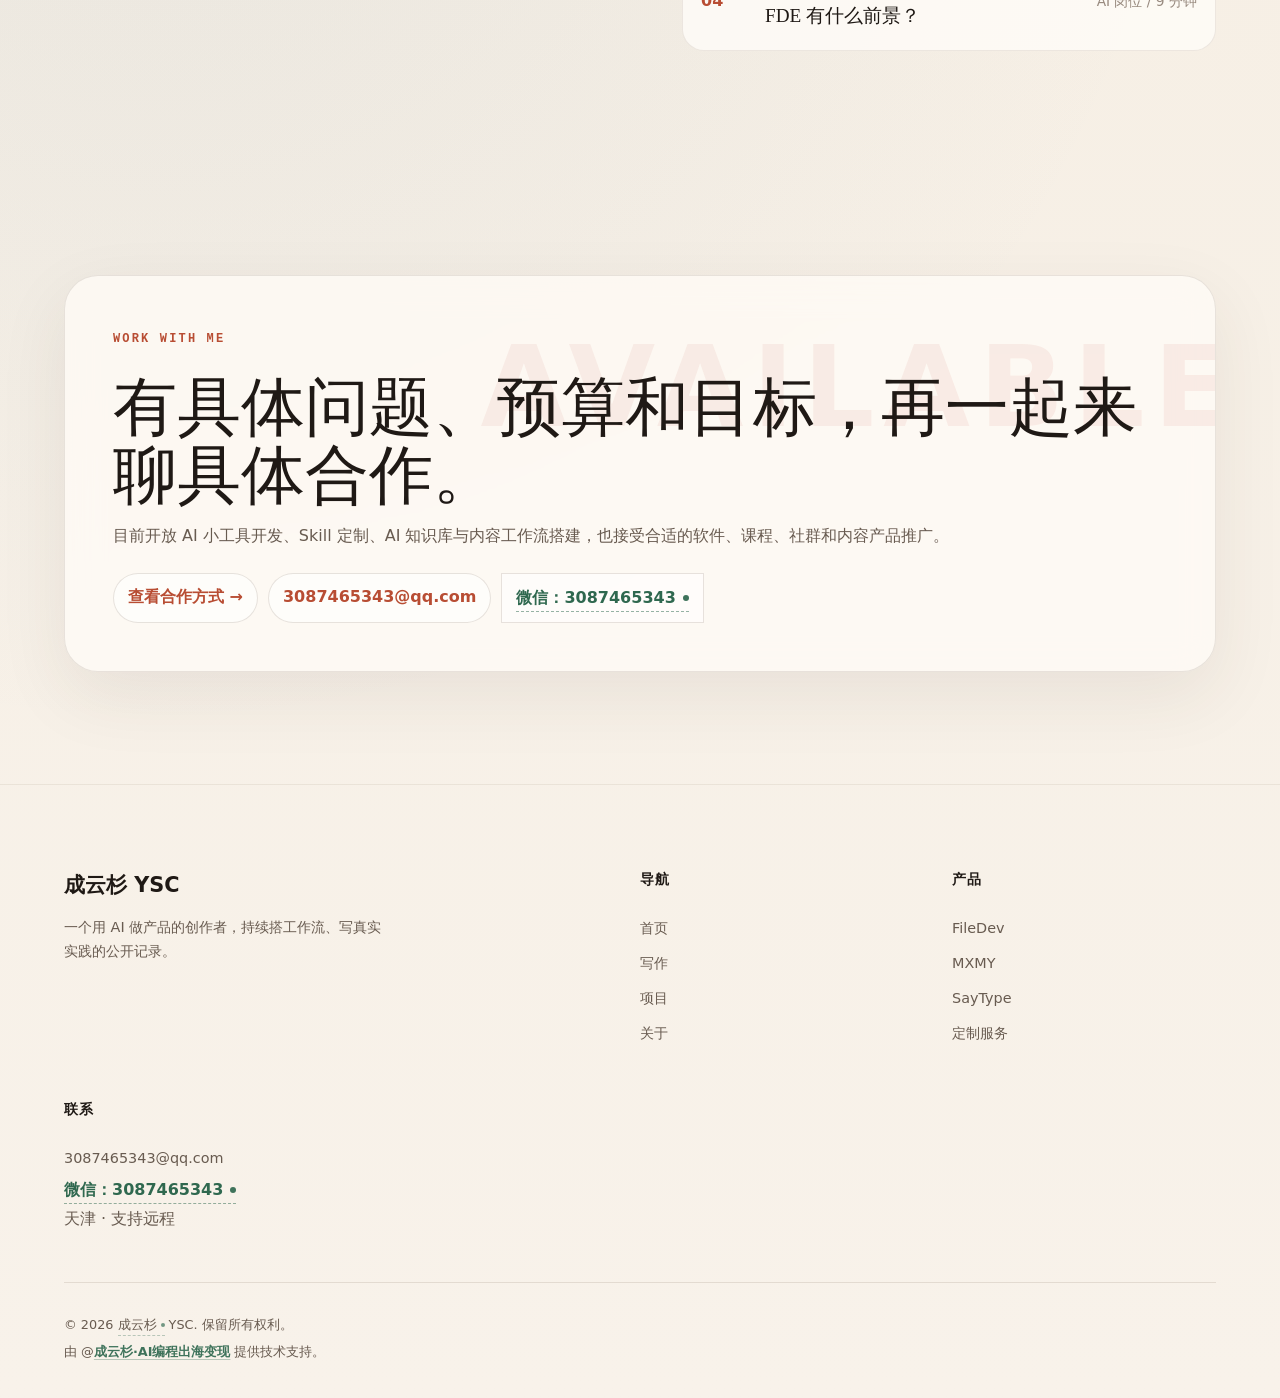
==== commit 242ebbab: "新增 FDE 文章并统一写作排版规范" ====
--- a/index.html
+++ b/index.html
@@ -223,6 +223,7 @@
           <a href="blog-post.html"><span>01</span><strong>把 AI 放进真实工作流，而不是停留在工具收藏</strong><em>AI 实践 / 8 分钟</em></a>
           <a href="about.html"><span>02</span><strong>成云杉的第一版介绍</strong><em>About / Version 1.0</em></a>
           <a href="blog-post-ai-media.html"><span>03</span><strong>AI 时代如何做好 AI 自媒体？</strong><em>AI 自媒体 / 14 分钟</em></a>
+          <a href="blog-post-fde.html"><span>04</span><strong>FDE 是什么？FDE 为什么突然火了？FDE 有什么前景？</strong><em>AI 岗位 / 9 分钟</em></a>
         </div>
       </div>
     </section>
--- a/css/pages.css
+++ b/css/pages.css
@@ -659,7 +659,33 @@
   color: #e7c37f;
 }
 
+.post-cover-fde {
+  background:
+    linear-gradient(135deg, rgba(34, 31, 30, 0.96), rgba(39, 55, 52, 0.96)),
+    radial-gradient(circle at 84% 18%, rgba(49, 95, 73, 0.24), transparent 30%);
+}
+
+.post-cover-fde::after {
+  background: rgba(187, 93, 55, 0.16);
+}
+
+.post-cover-fde strong,
+.post-cover-fde em {
+  color: #f7efe7;
+}
+
+.post-cover-fde span {
+  color: #e7c37f;
+}
+
 .post-content {
+  --writing-accent: #bb5d37;
+  --writing-accent-dark: #8f3f23;
+  --writing-green: #315f49;
+  --writing-ink: #241b15;
+  --writing-muted: #7b6d62;
+  --writing-line: rgba(78, 46, 29, 0.13);
+  --writing-paper: rgba(255, 253, 249, 0.76);
   padding-bottom: 54px;
 }
 
@@ -670,20 +696,27 @@
 }
 
 .post-content h2 {
+  color: var(--writing-ink);
+  font-family: Georgia, 'Noto Serif SC', 'Songti SC', serif;
   font-size: 1.72rem;
+  font-weight: 600;
+  line-height: 1.34;
   margin: 54px 0 14px;
   padding-bottom: 8px;
-  border-bottom: 1px solid rgba(78, 46, 29, 0.12);
+  border-bottom: 1px solid var(--writing-line);
 }
 
 .post-content h3 {
+  padding-left: 12px;
+  border-left: 3px solid var(--writing-accent);
   font-size: 1.28rem;
+  line-height: 1.42;
   margin: 32px 0 12px;
 }
 
 .post-content p,
 .post-content li {
-  color: var(--text-primary);
+  color: var(--writing-ink);
   line-height: 1.9;
 }
 
@@ -692,11 +725,57 @@
 }
 
 .post-content blockquote {
-  margin: 24px 0;
+  margin: 28px 0;
   padding: 18px 22px;
-  border-left: 4px solid var(--accent);
+  border-left: 4px solid var(--writing-accent);
+  border-radius: 0 16px 16px 0;
   background: rgba(181, 83, 45, 0.08);
-  color: var(--text-secondary);
+  color: var(--writing-muted);
+}
+
+.post-content blockquote p {
+  margin: 0;
+}
+
+.post-content strong {
+  color: var(--writing-ink);
+  font-weight: 800;
+}
+
+.post-mark {
+  border-bottom: 2px solid rgba(187, 93, 55, 0.34);
+  font-weight: 700;
+}
+
+.post-anchor {
+  color: var(--writing-accent-dark);
+  font-weight: 800;
+}
+
+.post-keyline {
+  margin: 34px 0;
+  border: 0;
+  border-top: 1px solid var(--writing-line);
+}
+
+.post-pullquote {
+  margin: 34px 0;
+  padding: 24px 0;
+  border-top: 1px solid var(--writing-line);
+  border-bottom: 1px solid var(--writing-line);
+  color: var(--writing-ink);
+  font-family: Georgia, 'Noto Serif SC', 'Songti SC', serif;
+  font-size: clamp(1.32rem, 3vw, 1.8rem);
+  line-height: 1.65;
+  text-align: center;
+}
+
+.post-note {
+  margin: 28px 0;
+  padding: 18px 20px;
+  border-left: 4px solid var(--writing-green);
+  border-radius: 0 16px 16px 0;
+  background: rgba(49, 95, 73, 0.08);
 }
 
 .post-summary-card,
@@ -723,7 +802,7 @@
 .post-assets span {
   display: block;
   margin-bottom: 8px;
-  color: var(--accent);
+  color: var(--writing-accent);
   font-family: var(--font-mono);
   font-size: 0.76rem;
   font-weight: 800;
@@ -744,8 +823,8 @@
   gap: 10px;
   margin: 30px 0 10px;
   padding: 18px 0;
-  border-top: 1px solid rgba(78, 46, 29, 0.12);
-  border-bottom: 1px solid rgba(78, 46, 29, 0.12);
+  border-top: 1px solid var(--writing-line);
+  border-bottom: 1px solid var(--writing-line);
 }
 
 .article-index a {
@@ -759,7 +838,7 @@
 
 .article-index a:hover {
   border-color: rgba(181, 83, 45, 0.32);
-  color: var(--accent);
+  color: var(--writing-accent);
 }
 
 .post-step-grid,
@@ -779,7 +858,7 @@
   padding: 20px;
   border: 1px solid rgba(91, 63, 41, 0.1);
   border-radius: 18px;
-  background: rgba(255, 253, 249, 0.74);
+  background: var(--writing-paper);
 }
 
 .post-step-grid strong {
@@ -802,7 +881,7 @@
   padding: 14px 16px 14px 42px;
   border: 1px solid rgba(91, 63, 41, 0.1);
   border-radius: 16px;
-  background: rgba(255, 253, 249, 0.66);
+  background: var(--writing-paper);
 }
 
 .post-checklist li::before {
@@ -827,7 +906,7 @@
   position: absolute;
   left: 14px;
   top: 15px;
-  color: var(--accent);
+  color: var(--writing-accent);
   font-family: var(--font-mono);
   font-size: 0.78rem;
   font-weight: 800;
